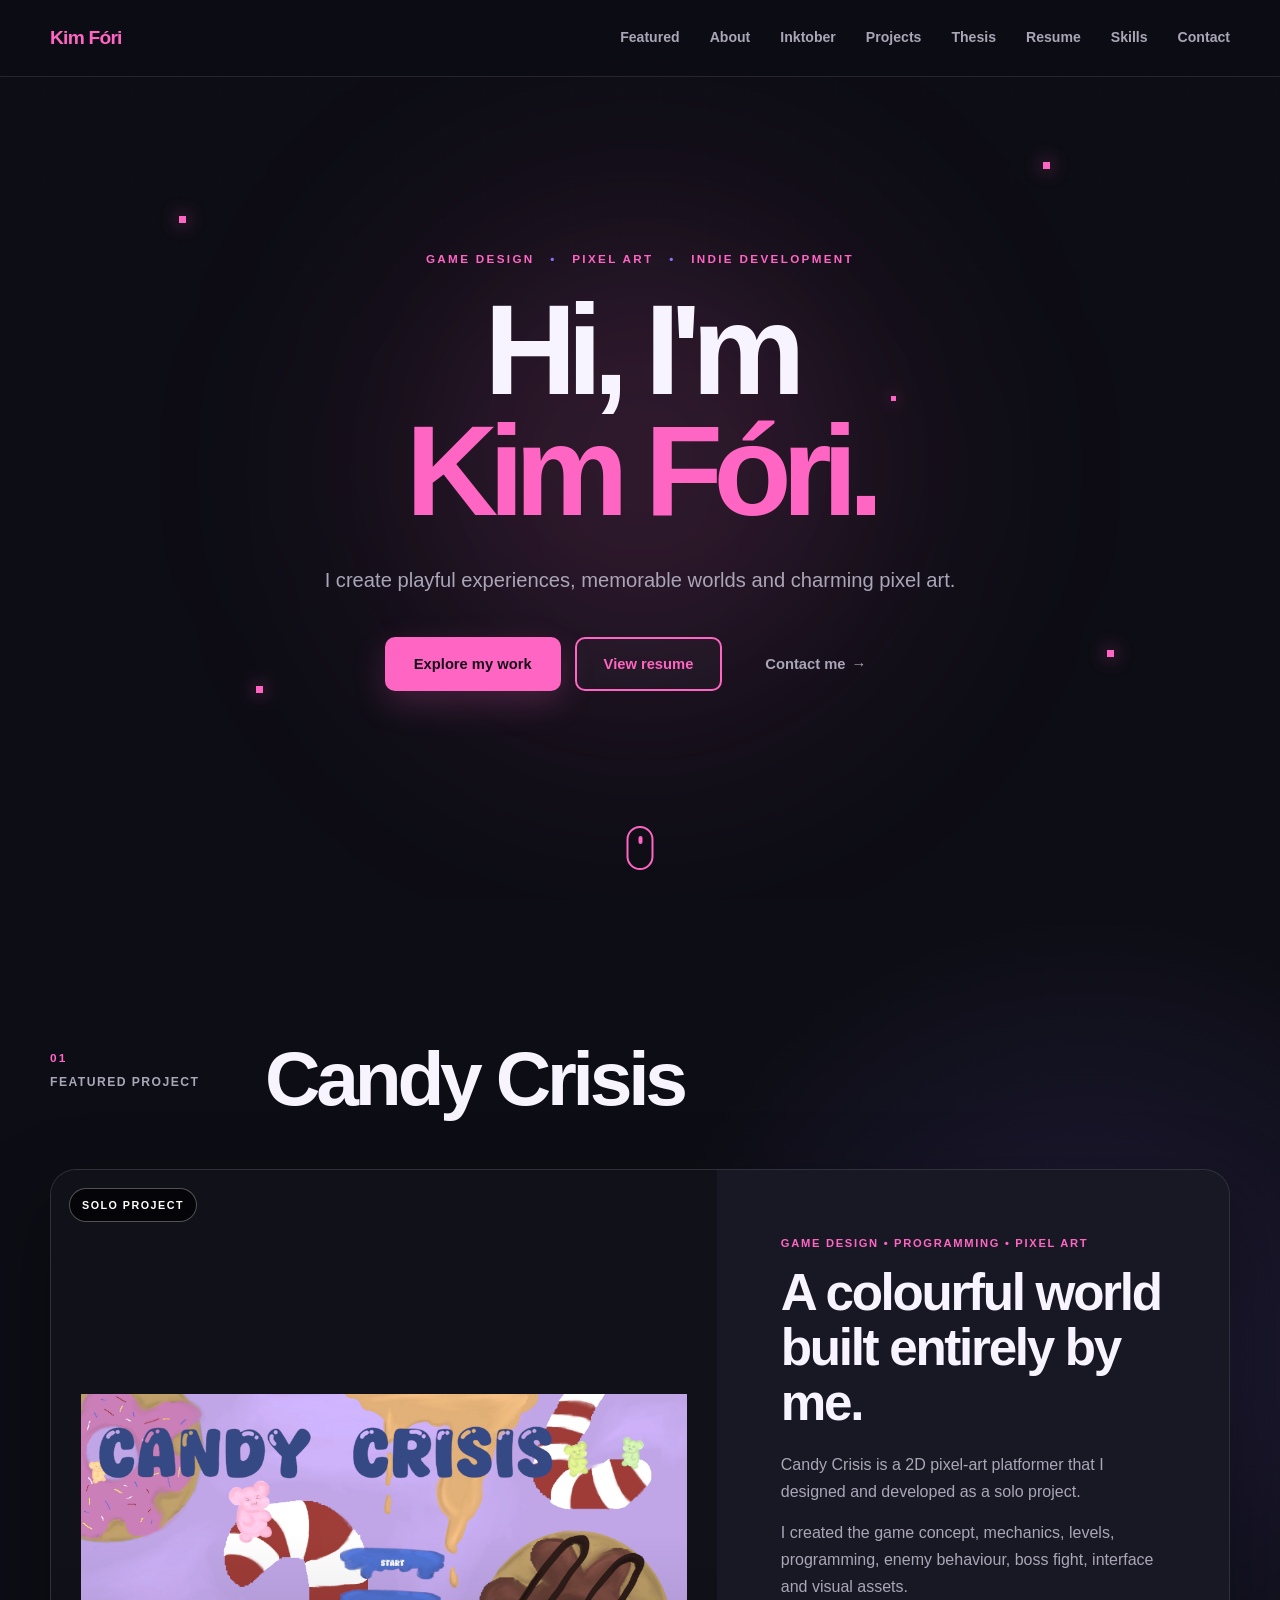
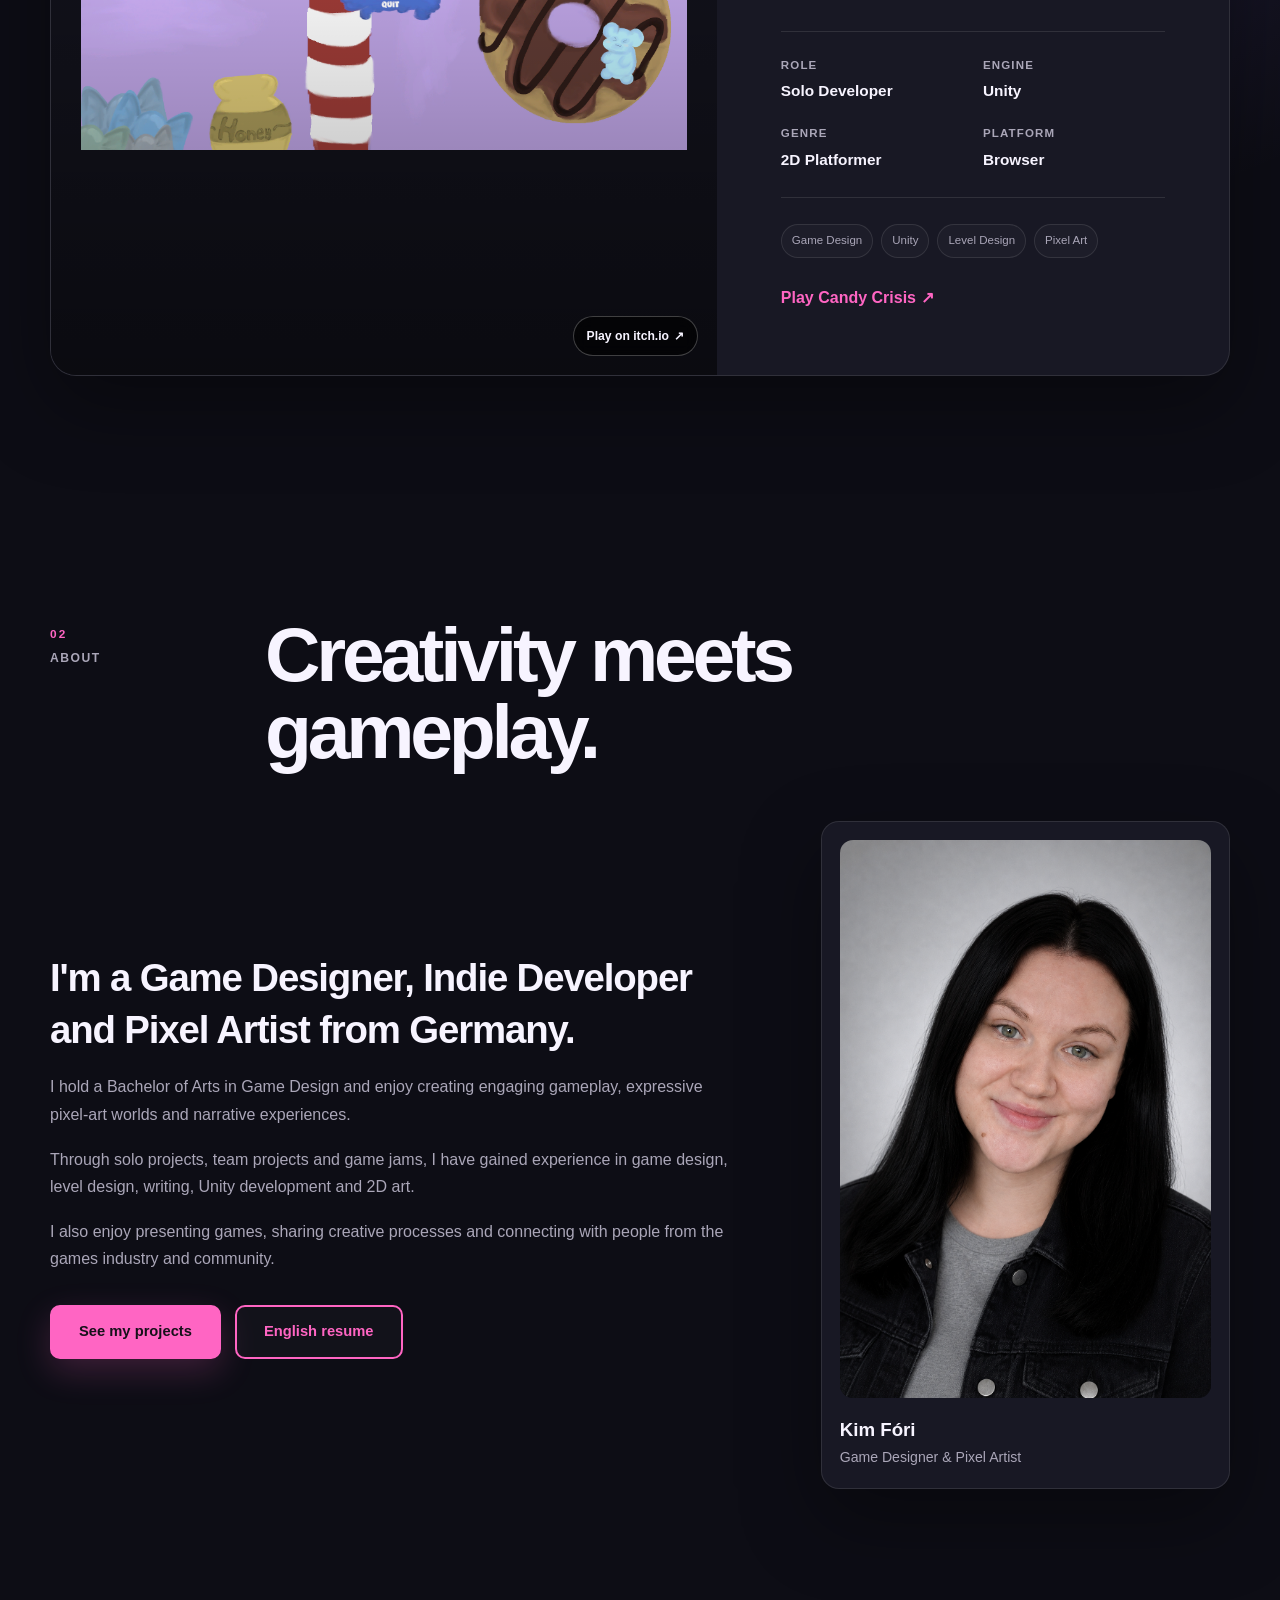
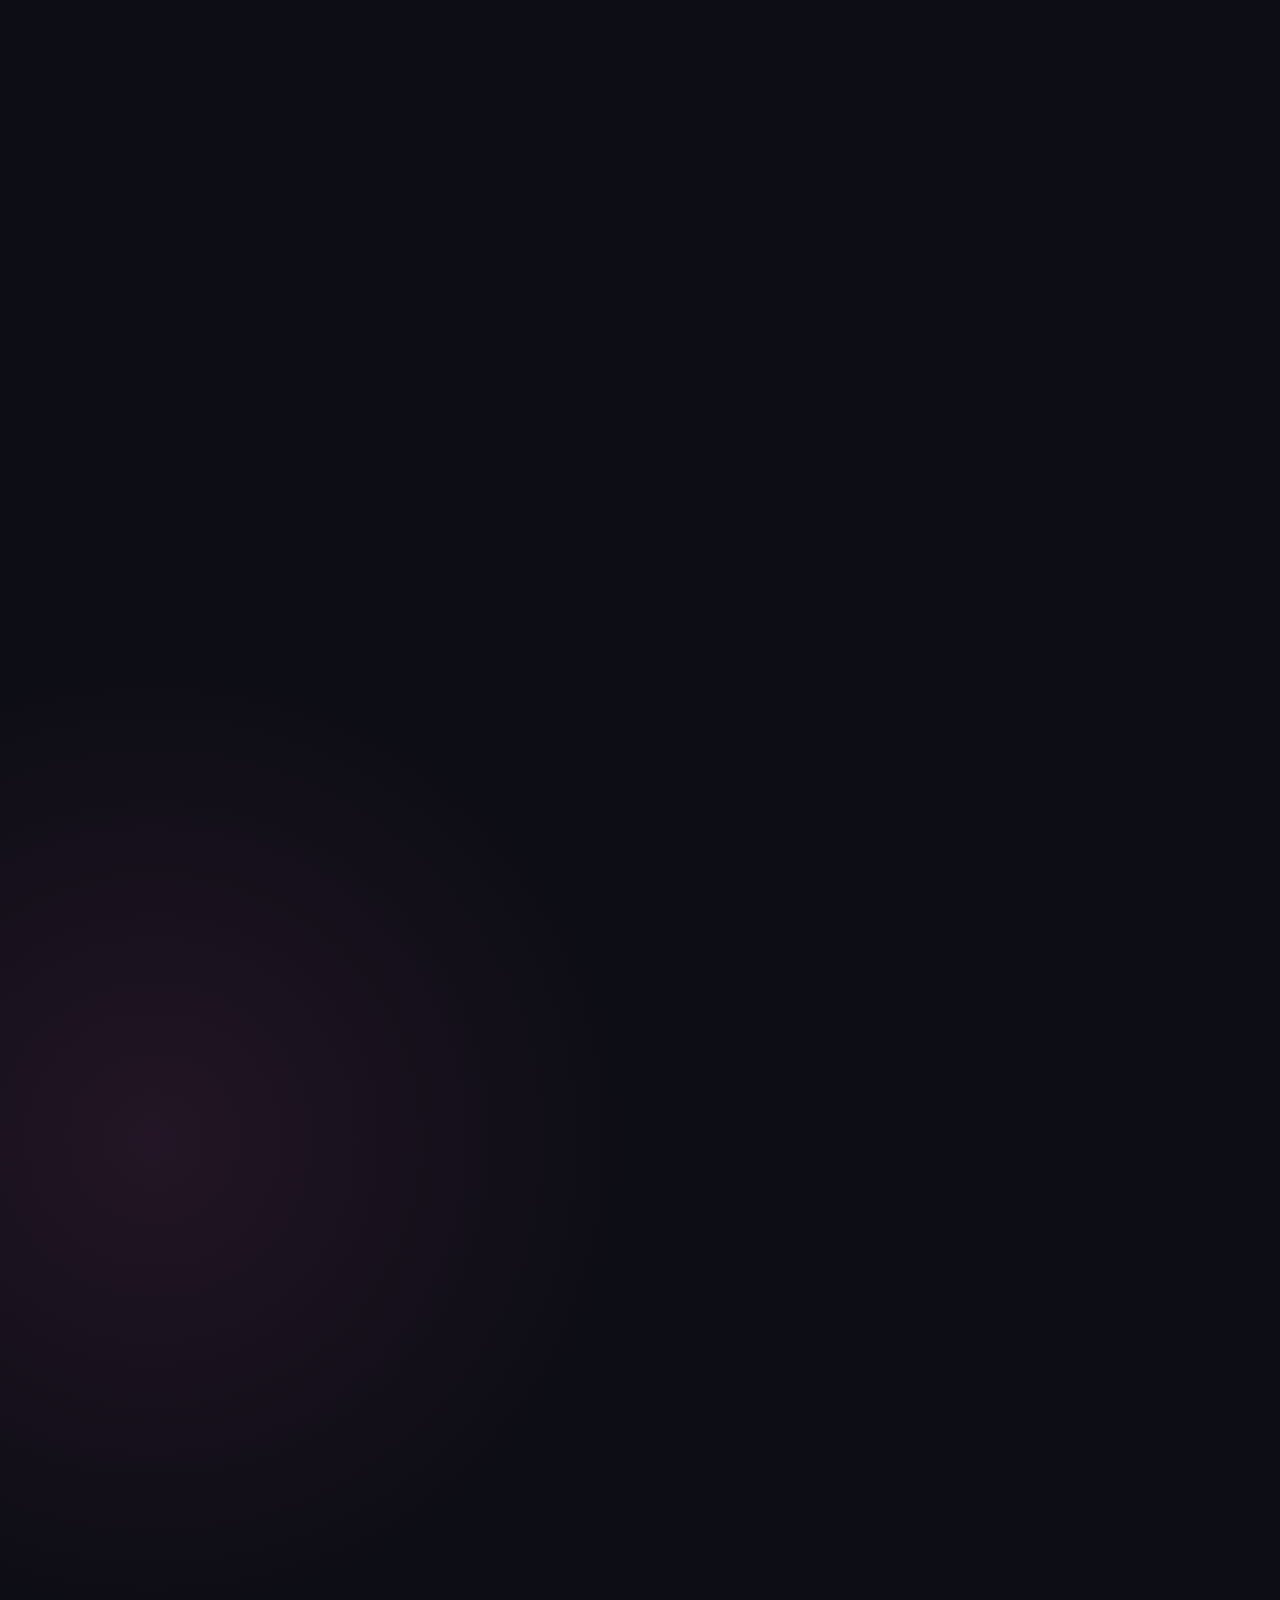
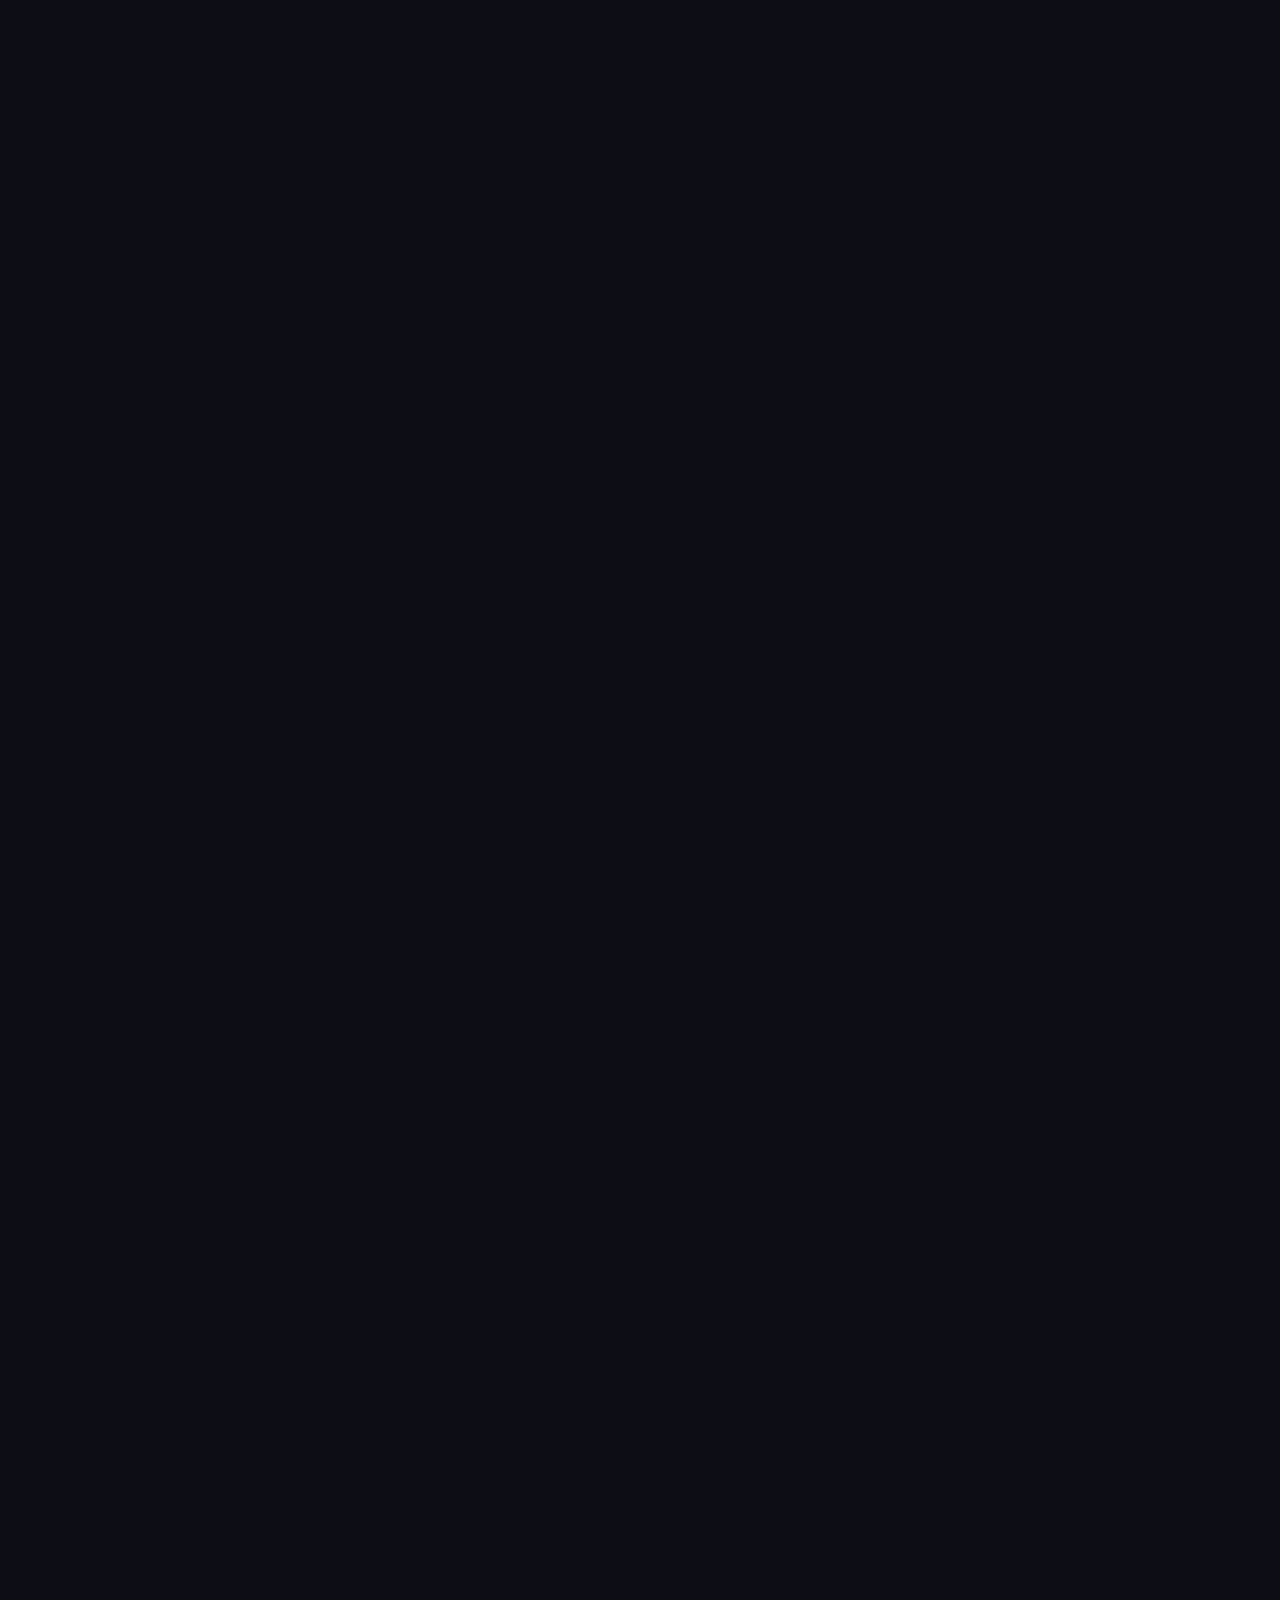
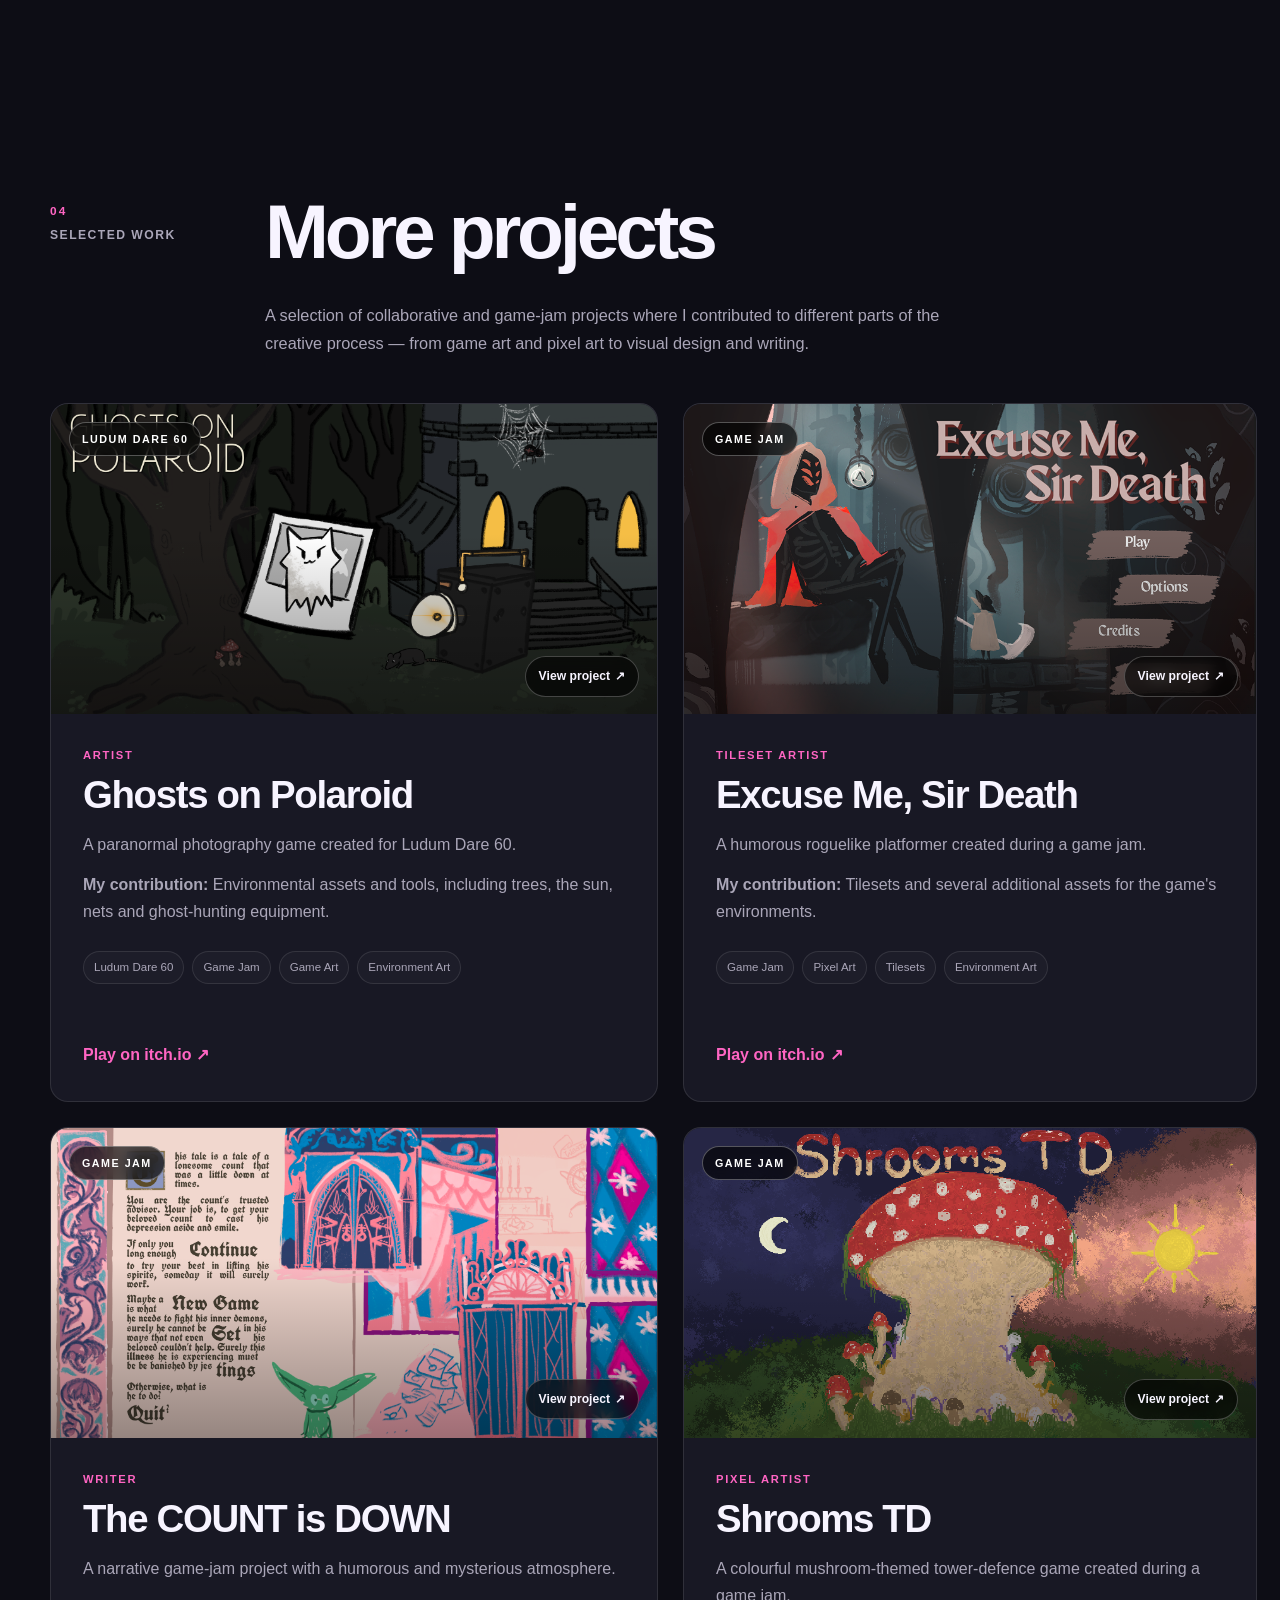
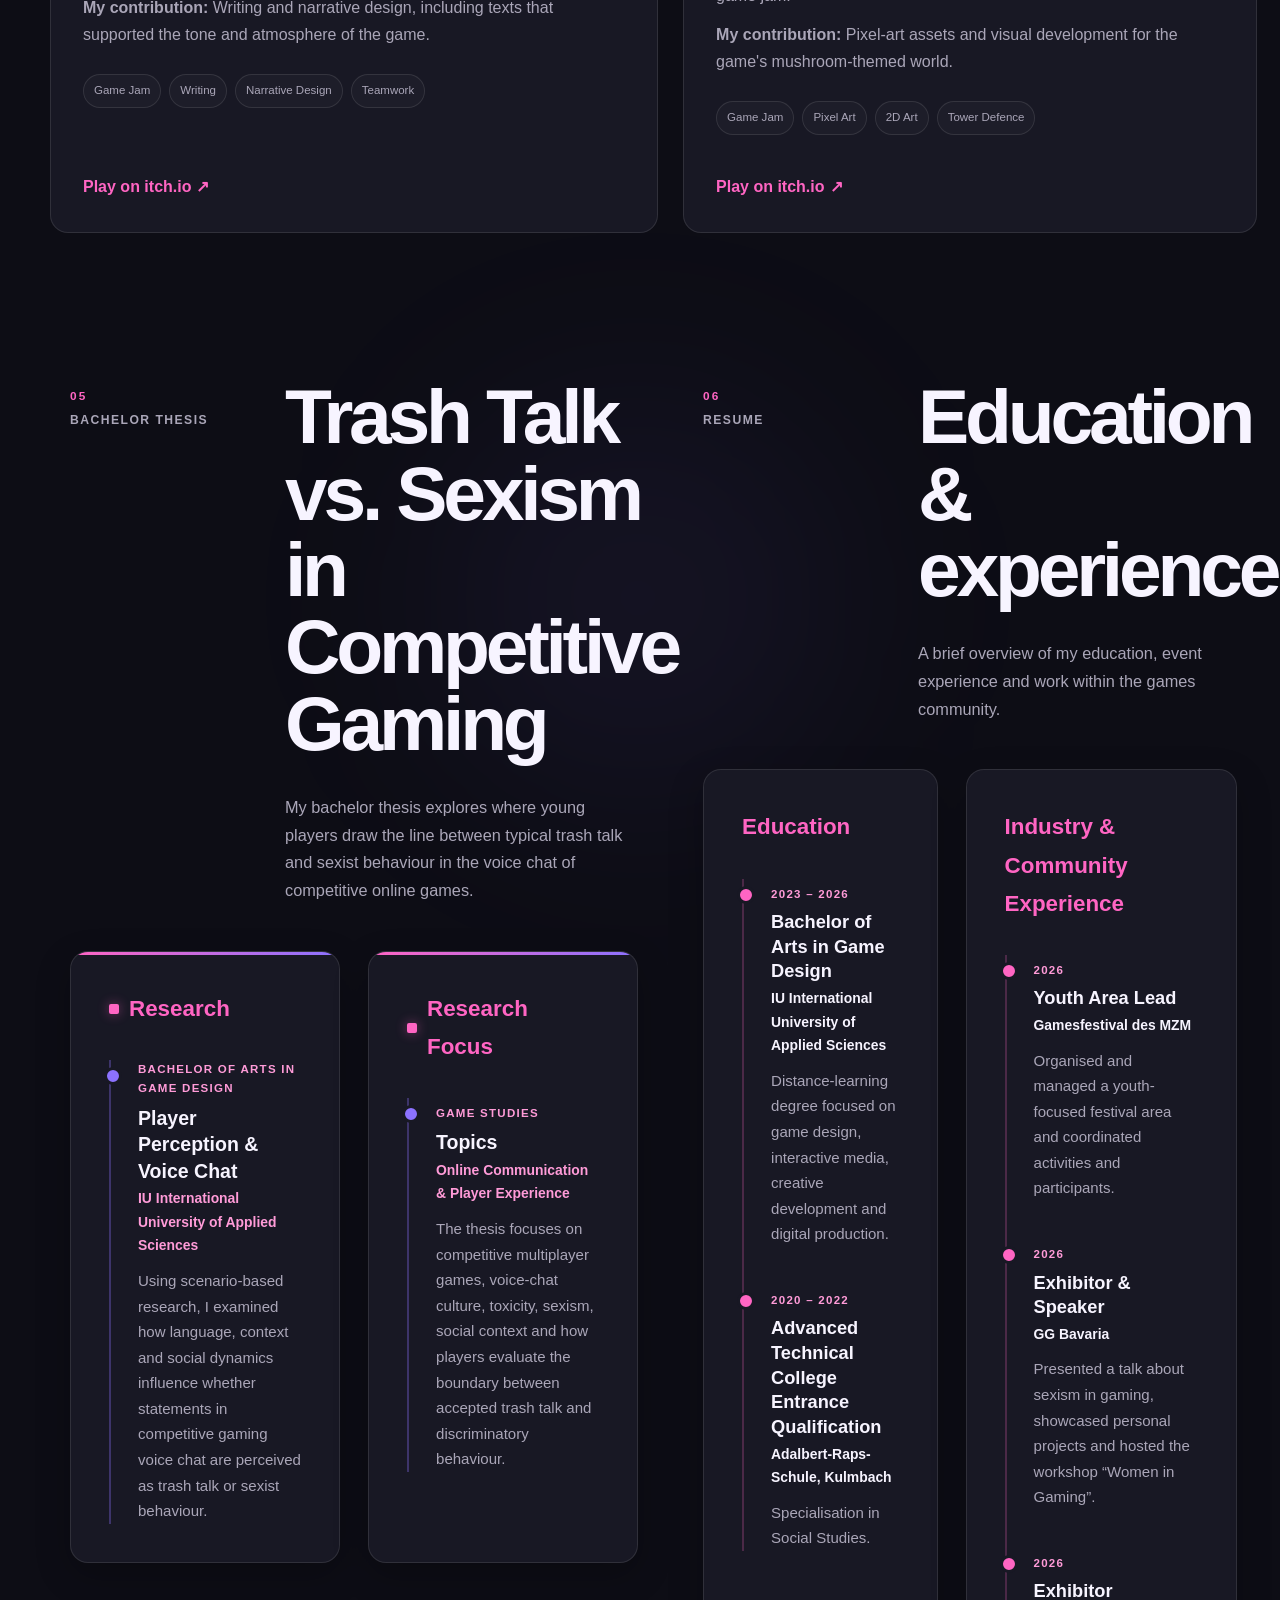
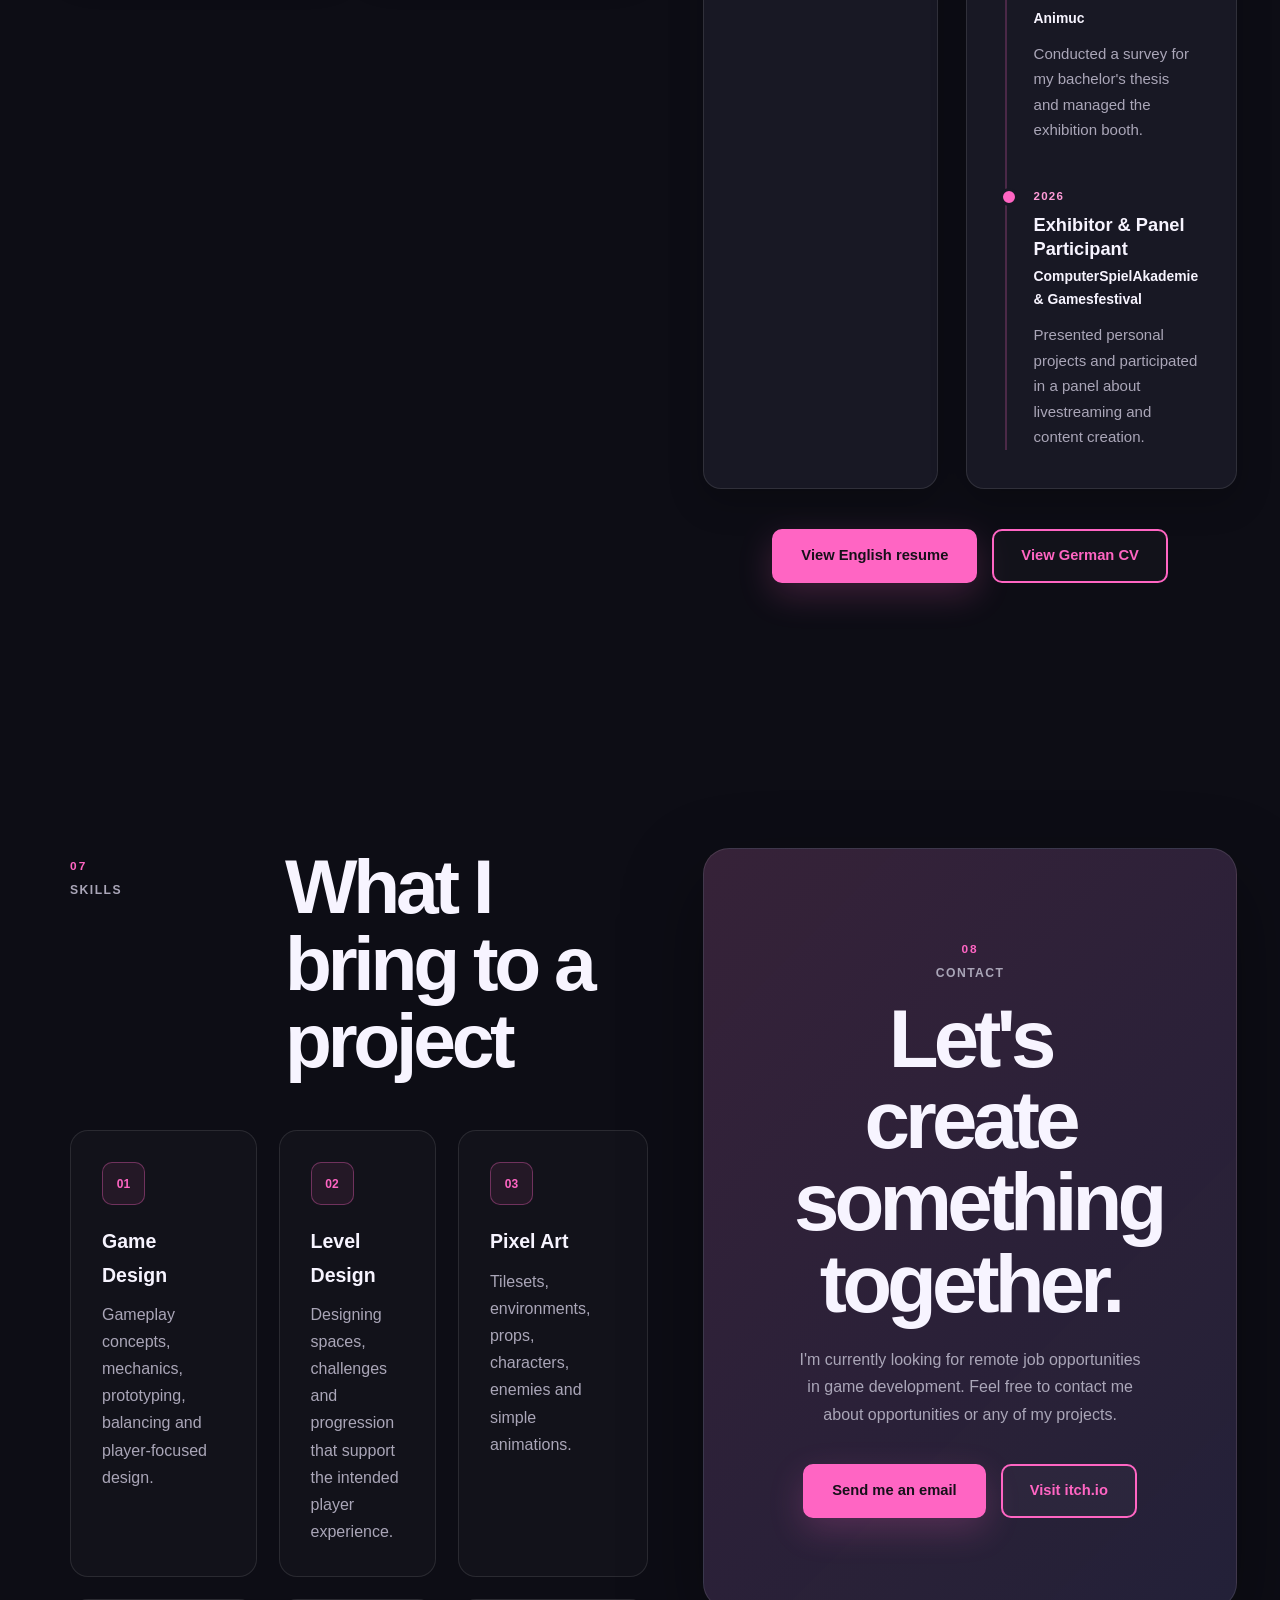
==== index.html @ 070fc17c "Update index.html" ====
<!DOCTYPE html>
<html lang="en">

<head>
    <meta charset="UTF-8">

    <meta name="viewport"
          content="width=device-width, initial-scale=1.0">

    <meta name="description"
          content="Portfolio of Kim Fóri, Game Designer, Pixel Artist and Indie Developer from Germany.">

    <meta name="author"
          content="Kim Fóri">

    <title>Kim F&oacute;ri | Game Design Portfolio</title>

    <link rel="stylesheet" href="style.css">
</head>

<body>

    <!-- Decorative mouse glow -->
    <div class="mouse-glow" aria-hidden="true"></div>


    <!-- Header -->
    <header class="header">

        <div class="header-inner">

            <a href="#home" class="logo">
                Kim F&oacute;ri
            </a>

            <button class="menu-button"
                    type="button"
                    aria-label="Open navigation"
                    aria-expanded="false"
                    aria-controls="main-navigation">
                <span></span>
                <span></span>
                <span></span>
            </button>

            <nav class="navigation"
                 id="main-navigation"
                 aria-label="Main navigation">

                <a href="#featured">Featured</a>
                <a href="#about">About</a>
                <a href="#inktober">Inktober</a>
                <a href="#projects">Projects</a>
                <a href="#thesis">Thesis</a>
                <a href="#resume">Resume</a>
                <a href="#skills">Skills</a>
                <a href="#contact">Contact</a>

            </nav>

        </div>

    </header>


    <main>

        <!-- =========================================================
             HERO
        ========================================================== -->

        <section class="hero" id="home">

            <div class="hero-background" aria-hidden="true">
                <span class="pixel pixel-one"></span>
                <span class="pixel pixel-two"></span>
                <span class="pixel pixel-three"></span>
                <span class="pixel pixel-four"></span>
                <span class="pixel pixel-five"></span>
            </div>

            <div class="hero-content">

                <p class="eyebrow">
                    Game Design
                    <span aria-hidden="true">&bull;</span>
                    Pixel Art
                    <span aria-hidden="true">&bull;</span>
                    Indie Development
                </p>

                <h1 class="hero-title">
                    Hi, I'm
                    <span>Kim F&oacute;ri.</span>
                </h1>

                <p class="hero-description">
                    I create playful experiences, memorable worlds
                    and charming pixel art.
                </p>

                <div class="hero-buttons">

                    <a href="#featured"
                       class="button button-primary">
                        Explore my work
                    </a>

                    <a href="#resume"
                       class="button button-secondary">
                        View resume
                    </a>

                    <a href="#contact"
                       class="button button-text">
                        Contact me
                        <span aria-hidden="true">&rarr;</span>
                    </a>

                </div>

            </div>

            <a href="#featured"
               class="scroll-indicator"
               aria-label="Scroll to featured project">
                <span></span>
            </a>

        </section>


        <!-- =========================================================
             FEATURED PROJECT
        ========================================================== -->

        <section class="section featured-section"
                 id="featured">

            <div class="section-heading reveal">

                <div>
                    <p class="section-number">01</p>
                    <p class="section-label">Featured Project</p>
                </div>

                <h2>
                    Candy Crisis
                </h2>

            </div>

            <article class="featured-project reveal">

                <a href="https://pikakimi30.itch.io/candy-crisis"
                   target="_blank"
                   rel="noopener noreferrer"
                   class="featured-image"
                   aria-label="Open Candy Crisis on itch.io">

                    <img src="images/candy-crisis.png"
                         alt="Gameplay screenshot from Candy Crisis">

                    <span class="project-badge">
                        Solo Project
                    </span>

                    <span class="image-action">
                        Play on itch.io
                        <span aria-hidden="true">&nearr;</span>
                    </span>

                </a>

                <div class="featured-content">

                    <p class="project-role">
                        Game Design &bull; Programming &bull; Pixel Art
                    </p>

                    <h3>
                        A colourful world built entirely by me.
                    </h3>

                    <p>
                        Candy Crisis is a 2D pixel-art platformer that
                        I designed and developed as a solo project.
                    </p>

                    <p>
                        I created the game concept, mechanics, levels,
                        programming, enemy behaviour, boss fight,
                        interface and visual assets.
                    </p>

                    <div class="project-details">

                        <div>
                            <span>Role</span>
                            <strong>Solo Developer</strong>
                        </div>

                        <div>
                            <span>Engine</span>
                            <strong>Unity</strong>
                        </div>

                        <div>
                            <span>Genre</span>
                            <strong>2D Platformer</strong>
                        </div>

                        <div>
                            <span>Platform</span>
                            <strong>Browser</strong>
                        </div>

                    </div>

                    <ul class="project-tags">
                        <li>Game Design</li>
                        <li>Unity</li>
                        <li>Level Design</li>
                        <li>Pixel Art</li>
                    </ul>

                    <a href="https://pikakimi30.itch.io/candy-crisis"
                       target="_blank"
                       rel="noopener noreferrer"
                       class="project-link">
                        Play Candy Crisis
                        <span aria-hidden="true">&nearr;</span>
                    </a>

                </div>

            </article>

        </section>


        <!-- =========================================================
             ABOUT
        ========================================================== -->

        <section class="section about-section"
                 id="about">

            <div class="section-heading reveal">

                <div>
                    <p class="section-number">02</p>
                    <p class="section-label">About</p>
                </div>

                <h2>
                    Creativity meets gameplay.
                </h2>

            </div>

            <div class="about-layout">

                <div class="about-text reveal">

                    <p class="about-introduction">
                        I'm a Game Designer, Indie Developer and
                        Pixel Artist from Germany.
                    </p>

                    <p>
                        I hold a Bachelor of Arts in Game Design and enjoy
                        creating engaging gameplay, expressive pixel-art
                        worlds and narrative experiences.
                    </p>

                    <p>
                        Through solo projects, team projects and game jams,
                        I have gained experience in game design, level design,
                        writing, Unity development and 2D art.
                    </p>

                    <p>
                        I also enjoy presenting games, sharing creative
                        processes and connecting with people from the
                        games industry and community.
                    </p>

                    <div class="about-buttons">

                        <a href="#projects"
                           class="button button-primary">
                            See my projects
                        </a>

                        <a href="documents/kim-fori-resume-en.pdf"
                           target="_blank"
                           rel="noopener noreferrer"
                           class="button button-secondary">
                            English resume
                        </a>

                    </div>

                </div>

                <figure class="profile-card reveal">

                    <div class="profile-image">

                        <img src="images/profile-kim.png"
                             alt="Portrait of Kim Fóri">

                    </div>

                    <figcaption>

                        <strong>Kim F&oacute;ri</strong>

                        <span>
                            Game Designer &amp; Pixel Artist
                        </span>

                    </figcaption>

                </figure>

            </div>

        </section>


        <!-- =========================================================
             INKTOBER 2026
        ========================================================== -->

        <section class="section inktober-section reveal"
                 id="inktober">

            <div class="section-heading">

                <div>

                    <p class="section-number">
                        03
                    </p>

                    <p class="section-label">
                        Creative Challenge
                    </p>

                </div>

                <h2>
                    Inktober 2026
                </h2>

            </div>


            <p class="section-description">
                31 prompts. Two styles. One creative challenge.
            </p>


            <div class="inktober-intro">

                <div class="inktober-intro-text">

                    <p>
                        For Inktober 2026, I challenged myself to interpret
                        each daily prompt in two different visual styles:
                        a traditional black-and-white illustration and a
                        small pixel-art piece.
                    </p>

                    <p>
                        The challenge explores how the same idea can be
                        translated between two very different visual
                        languages, while the pixel-art versions are created
                        within a maximum canvas size of 64×64 pixels.
                    </p>

                </div>


                <div class="inktober-facts">

                    <div class="inktober-fact">
                        <span>Challenge</span>
                        <strong>Inktober 2026</strong>
                    </div>

                    <div class="inktober-fact">
                        <span>Medium</span>
                        <strong>Illustration &amp; Pixel Art</strong>
                    </div>

                    <div class="inktober-fact">
                        <span>Pixel Canvas</span>
                        <strong>Max. 64×64 px</strong>
                    </div>

                    <div class="inktober-fact">
                        <span>Duration</span>
                        <strong>October 2026</strong>
                    </div>

                </div>

            </div>


            <!-- IMPORTANT:
                 All Inktober days stay inside this gallery.
                 The gallery is only closed AFTER Day 14. -->

            <div class="inktober-gallery">


                <!-- ================= DAY 01 ================= -->

                <article class="inktober-day">

                    <div class="inktober-day-header">

                        <span>
                            Day 01
                        </span>

                        <h3>
                            Apple
                        </h3>

                    </div>

                    <div class="inktober-comparison">

                        <figure>

                            <div class="inktober-image">

                                <img
                                    src="images/inktober/day01-illustration.jpg"
                                    alt="Inktober 2026 Day 01 Apple black-and-white illustration"
                                >

                            </div>

                            <figcaption>
                                Illustration
                            </figcaption>

                        </figure>


                        <figure>

                            <div class="inktober-image pixel-image">

                                <img
                                    src="images/inktober/day01-pixel.png"
                                    alt="Inktober 2026 Day 01 Apple pixel art"
                                >

                            </div>

                            <figcaption>
                                Pixel Art · max. 64×64 px
                            </figcaption>

                        </figure>

                    </div>

                </article>


                <!-- ================= DAY 02 ================= -->

                <article class="inktober-day">

                    <div class="inktober-day-header">

                        <span>
                            Day 02
                        </span>

                        <h3>
                            Relic
                        </h3>

                    </div>

                    <div class="inktober-comparison">

                        <figure>

                            <div class="inktober-image">

                                <img
                                    src="images/inktober/day02-illustration.jpg"
                                    alt="Inktober 2026 Day 02 Relic black-and-white illustration"
                                >

                            </div>

                            <figcaption>
                                Illustration
                            </figcaption>

                        </figure>


                        <figure>

                            <div class="inktober-image pixel-image">

                                <img
                                    src="images/inktober/day02-pixel.png"
                                    alt="Inktober 2026 Day 02 Relic pixel art"
                                >

                            </div>

                            <figcaption>
                                Pixel Art · max. 64×64 px
                            </figcaption>

                        </figure>

                    </div>

                </article>


                <!-- ================= DAY 03 ================= -->

                <article class="inktober-day">

                    <div class="inktober-day-header">

                        <span>
                            Day 03
                        </span>

                        <h3>
                            Miniature
                        </h3>

                    </div>

                    <div class="inktober-comparison">

                        <figure>

                            <div class="inktober-image">

                                <img
                                    src="images/inktober/day03-illustration.jpg"
                                    alt="Inktober 2026 Day 03 Miniature black-and-white illustration"
                                >

                            </div>

                            <figcaption>
                                Illustration
                            </figcaption>

                        </figure>


                        <figure>

                            <div class="inktober-image pixel-image">

                                <img
                                    src="images/inktober/day03-pixel.png"
                                    alt="Inktober 2026 Day 03 Miniature pixel art"
                                >

                            </div>

                            <figcaption>
                                Pixel Art · max. 64×64 px
                            </figcaption>

                        </figure>

                    </div>

                </article>


                <!-- ================= DAY 04 ================= -->

                <article class="inktober-day">

                    <div class="inktober-day-header">

                        <span>
                            Day 04
                        </span>

                        <h3>
                            Cactus
                        </h3>

                    </div>

                    <div class="inktober-comparison">

                        <figure>

                            <div class="inktober-image">

                                <img
                                    src="images/inktober/day04-illustration.jpg"
                                    alt="Inktober 2026 Day 04 Cactus black-and-white illustration"
                                >

                            </div>

                            <figcaption>
                                Illustration
                            </figcaption>

                        </figure>


                        <figure>

                            <div class="inktober-image pixel-image">

                                <img
                                    src="images/inktober/day04-pixel.png"
                                    alt="Inktober 2026 Day 04 Cactus pixel art"
                                >

                            </div>

                            <figcaption>
                                Pixel Art · max. 64×64 px
                            </figcaption>

                        </figure>

                    </div>

                </article>


                <!-- ================= DAY 05 ================= -->

                <article class="inktober-day">

                    <div class="inktober-day-header">

                        <span>
                            Day 05
                        </span>

                        <h3>
                            Smack
                        </h3>

                    </div>

                    <div class="inktober-comparison">

                        <figure>

                            <div class="inktober-image">

                                <img
                                    src="images/inktober/day05-illustration.jpg"
                                    alt="Inktober 2026 Day 05 Smack black-and-white illustration"
                                >

                            </div>

                            <figcaption>
                                Illustration
                            </figcaption>

                        </figure>


                        <figure>

                            <div class="inktober-image pixel-image">

                                <img
                                    src="images/inktober/day05-pixel.png"
                                    alt="Inktober 2026 Day 05 Smack pixel art"
                                >

                            </div>

                            <figcaption>
                                Pixel Art · max. 64×64 px
                            </figcaption>

                        </figure>

                    </div>

                </article>


                <!-- ================= DAY 06 ================= -->

                <article class="inktober-day">

                    <div class="inktober-day-header">

                        <span>
                            Day 06
                        </span>

                        <h3>
                            Ogre
                        </h3>

                    </div>

                    <div class="inktober-comparison">

                        <figure>

                            <div class="inktober-image">

                                <img
                                    src="images/inktober/day06-illustration.jpg"
                                    alt="Inktober 2026 Day 06 Ogre black-and-white illustration"
                                >

                            </div>

                            <figcaption>
                                Illustration
                            </figcaption>

                        </figure>


                        <figure>

                            <div class="inktober-image pixel-image">

                                <img
                                    src="images/inktober/day06-pixel.png"
                                    alt="Inktober 2026 Day 06 Ogre pixel art"
                                >

                            </div>

                            <figcaption>
                                Pixel Art · max. 64×64 px
                            </figcaption>

                        </figure>

                    </div>

                </article>


                <!-- ================= DAY 07 ================= -->

                <article class="inktober-day">

                    <div class="inktober-day-header">

                        <span>
                            Day 07
                        </span>

                        <h3>
                            Panic
                        </h3>

                    </div>

                    <div class="inktober-comparison">

                        <figure>

                            <div class="inktober-image">

                                <img
                                    src="images/inktober/day07-illustration.jpg"
                                    alt="Inktober 2026 Day 07 Panic black-and-white illustration"
                                >

                            </div>

                            <figcaption>
                                Illustration
                            </figcaption>

                        </figure>


                        <figure>

                            <div class="inktober-image pixel-image">

                                <img
                                    src="images/inktober/day07-pixel.png"
                                    alt="Inktober 2026 Day 07 Panic pixel art"
                                >

                            </div>

                            <figcaption>
                                Pixel Art · max. 64×64 px
                            </figcaption>

                        </figure>

                    </div>

                </article>

                                <!-- ================= DAY 08 ================= -->

                <article class="inktober-day">

                    <div class="inktober-day-header">

                        <span>
                            Day 08
                        </span>

                        <h3>
                            Stinky
                        </h3>

                    </div>

                    <div class="inktober-comparison">

                        <figure>

                            <div class="inktober-image">

                                <img
                                    src="images/inktober/day08-illustration.jpg"
                                    alt="Inktober 2026 Day 08 Stinky black-and-white illustration"
                                >

                            </div>

                            <figcaption>
                                Illustration
                            </figcaption>

                        </figure>


                        <figure>

                            <div class="inktober-image pixel-image">

                                <img
                                    src="images/inktober/day08-pixel.png"
                                    alt="Inktober 2026 Day 08 Stinky pixel art"
                                >

                            </div>

                            <figcaption>
                                Pixel Art · max. 64×64 px
                            </figcaption>

                        </figure>

                    </div>

                </article>


                <!-- ================= DAY 09 ================= -->

                <article class="inktober-day">

                    <div class="inktober-day-header">

                        <span>
                            Day 09
                        </span>

                        <h3>
                            Ram
                        </h3>

                    </div>

                    <div class="inktober-comparison">

                        <figure>

                            <div class="inktober-image">

                                <img
                                    src="images/inktober/day09-illustration.jpg"
                                    alt="Inktober 2026 Day 09 Ram black-and-white illustration"
                                >

                            </div>

                            <figcaption>
                                Illustration
                            </figcaption>

                        </figure>


                        <figure>

                            <div class="inktober-image pixel-image">

                                <img
                                    src="images/inktober/day09-pixel.png"
                                    alt="Inktober 2026 Day 09 Ram pixel art"
                                >

                            </div>

                            <figcaption>
                                Pixel Art · max. 64×64 px
                            </figcaption>

                        </figure>

                    </div>

                </article>


                <!-- ================= DAY 10 ================= -->

                <article class="inktober-day">

                    <div class="inktober-day-header">

                        <span>
                            Day 10
                        </span>

                        <h3>
                            Mystical
                        </h3>

                    </div>

                    <div class="inktober-comparison">

                        <figure>

                            <div class="inktober-image">

                                <img
                                    src="images/inktober/day10-illustration.jpg"
                                    alt="Inktober 2026 Day 10 Mystical black-and-white illustration"
                                >

                            </div>

                            <figcaption>
                                Illustration
                            </figcaption>

                        </figure>


                        <figure>

                            <div class="inktober-image pixel-image">

                                <img
                                    src="images/inktober/day10-pixel.png"
                                    alt="Inktober 2026 Day 10 Mystical pixel art"
                                >

                            </div>

                            <figcaption>
                                Pixel Art · max. 64×64 px
                            </figcaption>

                        </figure>

                    </div>

                </article>


                <!-- ================= DAY 11 ================= -->

                <article class="inktober-day">

                    <div class="inktober-day-header">

                        <span>
                            Day 11
                        </span>

                        <h3>
                            Rescue
                        </h3>

                    </div>

                    <div class="inktober-comparison">

                        <figure>

                            <div class="inktober-image">

                                <img
                                    src="images/inktober/day11-illustration.jpg"
                                    alt="Inktober 2026 Day 11 Rescue black-and-white illustration"
                                >

                            </div>

                            <figcaption>
                                Illustration
                            </figcaption>

                        </figure>


                        <figure>

                            <div class="inktober-image pixel-image">

                                <img
                                    src="images/inktober/day11-pixel.png"
                                    alt="Inktober 2026 Day 11 Rescue pixel art"
                                >

                            </div>

                            <figcaption>
                                Pixel Art · max. 64×64 px
                            </figcaption>

                        </figure>

                    </div>

                </article>


                <!-- ================= DAY 12 ================= -->

                <article class="inktober-day">

                    <div class="inktober-day-header">

                        <span>
                            Day 12
                        </span>

                        <h3>
                            Toss
                        </h3>

                    </div>

                    <div class="inktober-comparison">

                        <figure>

                            <div class="inktober-image">

                                <img
                                    src="images/inktober/day12-illustration.jpg"
                                    alt="Inktober 2026 Day 12 Toss black-and-white illustration"
                                >

                            </div>

                            <figcaption>
                                Illustration
                            </figcaption>

                        </figure>


                        <figure>

                            <div class="inktober-image pixel-image">

                                <img
                                    src="images/inktober/day12-pixel.png"
                                    alt="Inktober 2026 Day 12 Toss pixel art"
                                >

                            </div>

                            <figcaption>
                                Pixel Art · max. 64×64 px
                            </figcaption>

                        </figure>

                    </div>

                </article>


                <!-- ================= DAY 13 ================= -->

                <article class="inktober-day">

                    <div class="inktober-day-header">

                        <span>
                            Day 13
                        </span>

                        <h3>
                            Flimsy
                        </h3>

                    </div>

                    <div class="inktober-comparison">

                        <figure>

                            <div class="inktober-image">

                                <img
                                    src="images/inktober/day13-illustration.jpg"
                                    alt="Inktober 2026 Day 13 Flimsy black-and-white illustration"
                                >

                            </div>

                            <figcaption>
                                Illustration
                            </figcaption>

                        </figure>


                        <figure>

                            <div class="inktober-image pixel-image">

                                <img
                                    src="images/inktober/day13-pixel.png"
                                    alt="Inktober 2026 Day 13 Flimsy pixel art"
                                >

                            </div>

                            <figcaption>
                                Pixel Art · max. 64×64 px
                            </figcaption>

                        </figure>

                    </div>

                </article>


                <!-- ================= DAY 14 ================= -->

                <article class="inktober-day">

                    <div class="inktober-day-header">

                        <span>
                            Day 14
                        </span>

                        <h3>
                            Lady
                        </h3>

                    </div>

                    <div class="inktober-comparison">

                        <figure>

                            <div class="inktober-image">

                                <img
                                    src="images/inktober/day14-illustration.jpg"
                                    alt="Inktober 2026 Day 14 Lady black-and-white illustration"
                                >

                            </div>

                            <figcaption>
                                Illustration
                            </figcaption>

                        </figure>


                        <figure>

                            <div class="inktober-image pixel-image">

                                <img
                                    src="images/inktober/day14-pixel.png"
                                    alt="Inktober 2026 Day 14 Lady pixel art"
                                >

                            </div>

                            <figcaption>
                                Pixel Art · max. 64×64 px
                            </figcaption>

                        </figure>

                    </div>

                </article>

                <!-- ================= DAY 15 ================= -->

                <article class="inktober-day">

                    <div class="inktober-day-header">
                        <span>Day 15</span>
                        <h3>Hooray</h3>
                    </div>

                    <div class="inktober-comparison">

                        <figure>

                            <div class="inktober-image">
                                <img
                                    src="images/inktober/day15-illustration.jpg"
                                    alt="Inktober 2026 Day 15 Hooray black-and-white illustration"
                                >
                            </div>

                            <figcaption>
                                Illustration
                            </figcaption>

                        </figure>

                        <figure>

                            <div class="inktober-image pixel-image">
                                <img
                                    src="images/inktober/day15-pixel.png"
                                    alt="Inktober 2026 Day 15 Hooray pixel art"
                                >
                            </div>

                            <figcaption>
                                Pixel Art · max. 64×64 px
                            </figcaption>

                        </figure>

                    </div>

                </article>


                <!-- ================= DAY 16 ================= -->

                <article class="inktober-day">

                    <div class="inktober-day-header">
                        <span>Day 16</span>
                        <h3>Gangly</h3>
                    </div>

                    <div class="inktober-comparison">

                        <figure>

                            <div class="inktober-image">
                                <img
                                    src="images/inktober/day16-illustration.jpg"
                                    alt="Inktober 2026 Day 16 Gangly black-and-white illustration"
                                >
                            </div>

                            <figcaption>
                                Illustration
                            </figcaption>

                        </figure>

                        <figure>

                            <div class="inktober-image pixel-image">
                                <img
                                    src="images/inktober/day16-pixel.png"
                                    alt="Inktober 2026 Day 16 Gangly pixel art"
                                >
                            </div>

                            <figcaption>
                                Pixel Art · max. 64×64 px
                            </figcaption>

                        </figure>

                    </div>

                </article>


                <!-- ================= DAY 17 ================= -->

                <article class="inktober-day">

                    <div class="inktober-day-header">
                        <span>Day 17</span>
                        <h3>Contraption</h3>
                    </div>

                    <div class="inktober-comparison">

                        <figure>

                            <div class="inktober-image">
                                <img
                                    src="images/inktober/day17-illustration.jpg"
                                    alt="Inktober 2026 Day 17 Contraption black-and-white illustration"
                                >
                            </div>

                            <figcaption>
                                Illustration
                            </figcaption>

                        </figure>

                        <figure>

                            <div class="inktober-image pixel-image">
                                <img
                                    src="images/inktober/day17-pixel.png"
                                    alt="Inktober 2026 Day 17 Contraption pixel art"
                                >
                            </div>

                            <figcaption>
                                Pixel Art · max. 64×64 px
                            </figcaption>

                        </figure>

                    </div>

                </article>


                <!-- ================= DAY 18 ================= -->

                <article class="inktober-day">

                    <div class="inktober-day-header">
                        <span>Day 18</span>
                        <h3>Flightless</h3>
                    </div>

                    <div class="inktober-comparison">

                        <figure>

                            <div class="inktober-image">
                                <img
                                    src="images/inktober/day18-illustration.jpg"
                                    alt="Inktober 2026 Day 18 Flightless black-and-white illustration"
                                >
                            </div>

                            <figcaption>
                                Illustration
                            </figcaption>

                        </figure>

                        <figure>

                            <div class="inktober-image pixel-image">
                                <img
                                    src="images/inktober/day18-pixel.png"
                                    alt="Inktober 2026 Day 18 Flightless pixel art"
                                >
                            </div>

                            <figcaption>
                                Pixel Art · max. 64×64 px
                            </figcaption>

                        </figure>

                    </div>

                </article>


                <!-- ================= DAY 19 ================= -->

                <article class="inktober-day">

                    <div class="inktober-day-header">
                        <span>Day 19</span>
                        <h3>Confused</h3>
                    </div>

                    <div class="inktober-comparison">

                        <figure>

                            <div class="inktober-image">
                                <img
                                    src="images/inktober/day19-illustration.jpg"
                                    alt="Inktober 2026 Day 19 Confused black-and-white illustration"
                                >
                            </div>

                            <figcaption>
                                Illustration
                            </figcaption>

                        </figure>

                        <figure>

                            <div class="inktober-image pixel-image">
                                <img
                                    src="images/inktober/day19-pixel.png"
                                    alt="Inktober 2026 Day 19 Confused pixel art"
                                >
                            </div>

                            <figcaption>
                                Pixel Art · max. 64×64 px
                            </figcaption>

                        </figure>

                    </div>

                </article>


                <!-- ================= DAY 20 ================= -->

                <article class="inktober-day">

                    <div class="inktober-day-header">
                        <span>Day 20</span>
                        <h3>Lounge</h3>
                    </div>

                    <div class="inktober-comparison">

                        <figure>

                            <div class="inktober-image">
                                <img
                                    src="images/inktober/day20-illustration.jpg"
                                    alt="Inktober 2026 Day 20 Lounge black-and-white illustration"
                                >
                            </div>

                            <figcaption>
                                Illustration
                            </figcaption>

                        </figure>

                        <figure>

                            <div class="inktober-image pixel-image">
                                <img
                                    src="images/inktober/day20-pixel.png"
                                    alt="Inktober 2026 Day 20 Lounge pixel art"
                                >
                            </div>

                            <figcaption>
                                Pixel Art · max. 64×64 px
                            </figcaption>

                        </figure>

                    </div>

                </article>


                <!-- ================= DAY 21 ================= -->

                <article class="inktober-day">

                    <div class="inktober-day-header">
                        <span>Day 21</span>
                        <h3>Hero</h3>
                    </div>

                    <div class="inktober-comparison">

                        <figure>

                            <div class="inktober-image">
                                <img
                                    src="images/inktober/day21-illustration.jpg"
                                    alt="Inktober 2026 Day 21 Hero black-and-white illustration"
                                >
                            </div>

                            <figcaption>
                                Illustration
                            </figcaption>

                        </figure>

                        <figure>

                            <div class="inktober-image pixel-image">
                                <img
                                    src="images/inktober/day21-pixel.png"
                                    alt="Inktober 2026 Day 21 Hero pixel art"
                                >
                            </div>

                            <figcaption>
                                Pixel Art · max. 64×64 px
                            </figcaption>

                        </figure>

                    </div>

                </article>

                    <!-- ================= DAY 22 ================= -->

                <article class="inktober-day">

                    <div class="inktober-day-header">
                        <span>Day 22</span>
                        <h3>Beacon</h3>
                    </div>

                    <div class="inktober-comparison">

                        <figure>
                            <div class="inktober-image">
                                <img
                                    src="images/inktober/day22-illustration.jpg"
                                    alt="Inktober 2026 Day 22 Beacon black-and-white illustration"
                                >
                            </div>

                            <figcaption>
                                Illustration
                            </figcaption>
                        </figure>

                        <figure>
                            <div class="inktober-image pixel-image">
                                <img
                                    src="images/inktober/day22-pixel.png"
                                    alt="Inktober 2026 Day 22 Beacon pixel art"
                                >
                            </div>

                            <figcaption>
                                Pixel Art · max. 64×64 px
                            </figcaption>
                        </figure>

                    </div>

                </article>


                <!-- ================= DAY 23 ================= -->

                <article class="inktober-day">

                    <div class="inktober-day-header">
                        <span>Day 23</span>
                        <h3>Dapper</h3>
                    </div>

                    <div class="inktober-comparison">

                        <figure>
                            <div class="inktober-image">
                                <img
                                    src="images/inktober/day23-illustration.jpg"
                                    alt="Inktober 2026 Day 23 Dapper black-and-white illustration"
                                >
                            </div>

                            <figcaption>
                                Illustration
                            </figcaption>
                        </figure>

                        <figure>
                            <div class="inktober-image pixel-image">
                                <img
                                    src="images/inktober/day23-pixel.png"
                                    alt="Inktober 2026 Day 23 Dapper pixel art"
                                >
                            </div>

                            <figcaption>
                                Pixel Art · max. 64×64 px
                            </figcaption>
                        </figure>

                    </div>

                </article>


                <!-- ================= DAY 24 ================= -->

                <article class="inktober-day">

                    <div class="inktober-day-header">
                        <span>Day 24</span>
                        <h3>Bake</h3>
                    </div>

                    <div class="inktober-comparison">

                        <figure>
                            <div class="inktober-image">
                                <img
                                    src="images/inktober/day24-illustration.jpg"
                                    alt="Inktober 2026 Day 24 Bake black-and-white illustration"
                                >
                            </div>

                            <figcaption>
                                Illustration
                            </figcaption>
                        </figure>

                        <figure>
                            <div class="inktober-image pixel-image">
                                <img
                                    src="images/inktober/day24-pixel.png"
                                    alt="Inktober 2026 Day 24 Bake pixel art"
                                >
                            </div>

                            <figcaption>
                                Pixel Art · max. 64×64 px
                            </figcaption>
                        </figure>

                    </div>

                </article>


                <!-- ================= DAY 25 ================= -->

                <article class="inktober-day">

                    <div class="inktober-day-header">
                        <span>Day 25</span>
                        <h3>Fracture</h3>
                    </div>

                    <div class="inktober-comparison">

                        <figure>
                            <div class="inktober-image">
                                <img
                                    src="images/inktober/day25-illustration.jpg"
                                    alt="Inktober 2026 Day 25 Fracture black-and-white illustration"
                                >
                            </div>

                            <figcaption>
                                Illustration
                            </figcaption>
                        </figure>

                        <figure>
                            <div class="inktober-image pixel-image">
                                <img
                                    src="images/inktober/day25-pixel.png"
                                    alt="Inktober 2026 Day 25 Fracture pixel art"
                                >
                            </div>

                            <figcaption>
                                Pixel Art · max. 64×64 px
                            </figcaption>
                        </figure>

                    </div>

                </article>


                <!-- ================= DAY 26 ================= -->

                <article class="inktober-day">

                    <div class="inktober-day-header">
                        <span>Day 26</span>
                        <h3>Zip</h3>
                    </div>

                    <div class="inktober-comparison">

                        <figure>
                            <div class="inktober-image">
                                <img
                                    src="images/inktober/day26-illustration.jpg"
                                    alt="Inktober 2026 Day 26 Zip black-and-white illustration"
                                >
                            </div>

                            <figcaption>
                                Illustration
                            </figcaption>
                        </figure>

                        <figure>
                            <div class="inktober-image pixel-image">
                                <img
                                    src="images/inktober/day26-pixel.png"
                                    alt="Inktober 2026 Day 26 Zip pixel art"
                                >
                            </div>

                            <figcaption>
                                Pixel Art · max. 64×64 px
                            </figcaption>
                        </figure>

                    </div>

                </article>


                <!-- ================= DAY 27 ================= -->

                <article class="inktober-day">

                    <div class="inktober-day-header">
                        <span>Day 27</span>
                        <h3>Dumb</h3>
                    </div>

                    <div class="inktober-comparison">

                        <figure>
                            <div class="inktober-image">
                                <img
                                    src="images/inktober/day27-illustration.jpg"
                                    alt="Inktober 2026 Day 27 Dumb black-and-white illustration"
                                >
                            </div>

                            <figcaption>
                                Illustration
                            </figcaption>
                        </figure>

                        <figure>
                            <div class="inktober-image pixel-image">
                                <img
                                    src="images/inktober/day27-pixel.png"
                                    alt="Inktober 2026 Day 27 Dumb pixel art"
                                >
                            </div>

                            <figcaption>
                                Pixel Art · max. 64×64 px
                            </figcaption>
                        </figure>

                    </div>

                </article>


                <!-- ================= DAY 28 ================= -->

                <article class="inktober-day">

                    <div class="inktober-day-header">
                        <span>Day 28</span>
                        <h3>Trophy</h3>
                    </div>

                    <div class="inktober-comparison">

                        <figure>
                            <div class="inktober-image">
                                <img
                                    src="images/inktober/day28-illustration.jpg"
                                    alt="Inktober 2026 Day 28 Trophy black-and-white illustration"
                                >
                            </div>

                            <figcaption>
                                Illustration
                            </figcaption>
                        </figure>

                        <figure>
                            <div class="inktober-image pixel-image">
                                <img
                                    src="images/inktober/day28-pixel.png"
                                    alt="Inktober 2026 Day 28 Trophy pixel art"
                                >
                            </div>

                            <figcaption>
                                Pixel Art · max. 64×64 px
                            </figcaption>
                        </figure>

                    </div>

                </article>


                <!-- ================= DAY 29 ================= -->

                <article class="inktober-day">

                    <div class="inktober-day-header">
                        <span>Day 29</span>
                        <h3>Tusk</h3>
                    </div>

                    <div class="inktober-comparison">

                        <figure>
                            <div class="inktober-image">
                                <img
                                    src="images/inktober/day29-illustration.jpg"
                                    alt="Inktober 2026 Day 29 Tusk black-and-white illustration"
                                >
                            </div>

                            <figcaption>
                                Illustration
                            </figcaption>
                        </figure>

                        <figure>
                            <div class="inktober-image pixel-image">
                                <img
                                    src="images/inktober/day29-pixel.png"
                                    alt="Inktober 2026 Day 29 Tusk pixel art"
                                >
                            </div>

                            <figcaption>
                                Pixel Art · max. 64×64 px
                            </figcaption>
                        </figure>

                    </div>

                </article>


                <!-- ================= DAY 30 ================= -->

                <article class="inktober-day">

                    <div class="inktober-day-header">
                        <span>Day 30</span>
                        <h3>Cookie</h3>
                    </div>

                    <div class="inktober-comparison">

                        <figure>
                            <div class="inktober-image">
                                <img
                                    src="images/inktober/day30-illustration.jpg"
                                    alt="Inktober 2026 Day 30 Cookie black-and-white illustration"
                                >
                            </div>

                            <figcaption>
                                Illustration
                            </figcaption>
                        </figure>

                        <figure>
                            <div class="inktober-image pixel-image">
                                <img
                                    src="images/inktober/day30-pixel.png"
                                    alt="Inktober 2026 Day 30 Cookie pixel art"
                                >
                            </div>

                            <figcaption>
                                Pixel Art · max. 64×64 px
                            </figcaption>
                        </figure>

                    </div>

                </article>


                <!-- ================= DAY 31 ================= -->

                <article class="inktober-day">

                    <div class="inktober-day-header">
                        <span>Day 31</span>
                        <h3>Flex</h3>
                    </div>

                    <div class="inktober-comparison">

                        <figure>
                            <div class="inktober-image">
                                <img
                                    src="images/inktober/day31-illustration.jpg"
                                    alt="Inktober 2026 Day 31 Flex black-and-white illustration"
                                >
                            </div>

                            <figcaption>
                                Illustration
                            </figcaption>
                        </figure>

                        <figure>
                            <div class="inktober-image pixel-image">
                                <img
                                    src="images/inktober/day31-pixel.png"
                                    alt="Inktober 2026 Day 31 Flex pixel art"
                                >
                            </div>

                            <figcaption>
                                Pixel Art · max. 64×64 px
                            </figcaption>
                        </figure>

                    </div>

                </article>

                
            <!-- END INKTOBER GALLERY -->
            </div>

        </section>


        <!-- =========================================================
             OTHER PROJECTS
        ========================================================== -->

        <section class="section projects-section"
                 id="projects">

            <div class="section-heading reveal">

                <div>
                    <p class="section-number">04</p>
                    <p class="section-label">Selected Work</p>
                </div>

                <h2>
                    More projects
                </h2>

            </div>

            <p class="section-description reveal">
              A selection of collaborative and game-jam projects where I contributed
    to different parts of the creative process — from game art and pixel art
    to visual design and writing.
            </p>


            <div class="project-grid">


                               <!-- ================= GHOSTS ON POLAROID ================= -->

<article class="project-card reveal">

    <a href="https://iwink.itch.io/ghosts-on-polaroid"
       target="_blank"
       rel="noopener noreferrer"
       class="project-image">

        <img src="images/ghosts-on-polaroid.png"
             alt="Ghosts on Polaroid">

        <span class="project-badge">
            Ludum Dare 60
        </span>

        <span class="image-action">
            View project
            <span aria-hidden="true">&nearr;</span>
        </span>

    </a>

    <div class="project-content">

        <p class="project-role">
            Artist
        </p>

        <h3>
            Ghosts on Polaroid
        </h3>

        <p>
            A paranormal photography game created for Ludum Dare 60.
        </p>

        <p>
            <strong>My contribution:</strong>
            Environmental assets and tools, including trees, the sun,
            nets and ghost-hunting equipment.
        </p>

        <ul class="project-tags">
            <li>Ludum Dare 60</li>
            <li>Game Jam</li>
            <li>Game Art</li>
            <li>Environment Art</li>
        </ul>

        <a href="https://iwink.itch.io/ghosts-on-polaroid"
           target="_blank"
           rel="noopener noreferrer"
           class="project-link">
            Play on itch.io
            <span aria-hidden="true">&nearr;</span>
        </a>

    </div>

</article>


<!-- ================= EXCUSE ME, SIR DEATH ================= -->

<article class="project-card reveal">

    <a href="https://pikakimi30.itch.io/excuse-me-sir-death"
       target="_blank"
       rel="noopener noreferrer"
       class="project-image">

        <img src="images/excuse-me-sir-death.png"
             alt="Gameplay screenshot from Excuse Me, Sir Death">

        <span class="project-badge">
            Game Jam
        </span>

        <span class="image-action">
            View project
            <span aria-hidden="true">&nearr;</span>
        </span>

    </a>

    <div class="project-content">

        <p class="project-role">
            Tileset Artist
        </p>

        <h3>
            Excuse Me, Sir Death
        </h3>

        <p>
            A humorous roguelike platformer created during a game jam.
        </p>

        <p>
            <strong>My contribution:</strong>
            Tilesets and several additional assets for the game's
            environments.
        </p>

        <ul class="project-tags">
            <li>Game Jam</li>
            <li>Pixel Art</li>
            <li>Tilesets</li>
            <li>Environment Art</li>
        </ul>

        <a href="https://pikakimi30.itch.io/excuse-me-sir-death"
           target="_blank"
           rel="noopener noreferrer"
           class="project-link">
            Play on itch.io
            <span aria-hidden="true">&nearr;</span>
        </a>

    </div>

</article>


<!-- ================= THE COUNT IS DOWN ================= -->

<article class="project-card reveal">

    <a href="https://pikakimi30.itch.io/thecountisdown"
       target="_blank"
       rel="noopener noreferrer"
       class="project-image">

        <img src="images/the-count-is-down.png"
             alt="Gameplay screenshot from The COUNT is DOWN">

        <span class="project-badge">
            Game Jam
        </span>

        <span class="image-action">
            View project
            <span aria-hidden="true">&nearr;</span>
        </span>

    </a>

    <div class="project-content">

        <p class="project-role">
            Writer
        </p>

        <h3>
            The COUNT is DOWN
        </h3>

        <p>
            A narrative game-jam project with a humorous and mysterious
            atmosphere.
        </p>

        <p>
            <strong>My contribution:</strong>
            Writing and narrative design, including texts that supported
            the tone and atmosphere of the game.
        </p>

        <ul class="project-tags">
            <li>Game Jam</li>
            <li>Writing</li>
            <li>Narrative Design</li>
            <li>Teamwork</li>
        </ul>

        <a href="https://pikakimi30.itch.io/thecountisdown"
           target="_blank"
           rel="noopener noreferrer"
           class="project-link">
            Play on itch.io
            <span aria-hidden="true">&nearr;</span>
        </a>

    </div>

</article>


<!-- ================= SHROOMS TD ================= -->

<article class="project-card reveal">

    <a href="https://melissal.itch.io/shrooms-td"
       target="_blank"
       rel="noopener noreferrer"
       class="project-image">

        <img src="images/shrooms-td.png"
             alt="Gameplay screenshot from Shrooms TD">

        <span class="project-badge">
            Game Jam
        </span>

        <span class="image-action">
            View project
            <span aria-hidden="true">&nearr;</span>
        </span>

    </a>

    <div class="project-content">

        <p class="project-role">
            Pixel Artist
        </p>

        <h3>
            Shrooms TD
        </h3>

        <p>
            A colourful mushroom-themed tower-defence game created
            during a game jam.
        </p>

        <p>
            <strong>My contribution:</strong>
            Pixel-art assets and visual development for the game's
            mushroom-themed world.
        </p>

        <ul class="project-tags">
            <li>Game Jam</li>
            <li>Pixel Art</li>
            <li>2D Art</li>
            <li>Tower Defence</li>
        </ul>

        <a href="https://melissal.itch.io/shrooms-td"
           target="_blank"
           rel="noopener noreferrer"
           class="project-link">
            Play on itch.io
            <span aria-hidden="true">&nearr;</span>
        </a>

    </div>

</article>
                


        <!-- =========================================================
             BACHELOR THESIS
        ========================================================== -->

        <section class="section resume-section"
                 id="thesis">

            <div class="section-heading reveal">

                <div>
                    <p class="section-number">05</p>
                    <p class="section-label">Bachelor Thesis</p>
                </div>

                <h2>
                    Trash Talk vs. Sexism in Competitive Gaming
                </h2>

            </div>

            <p class="section-description reveal">
                My bachelor thesis explores where young players draw the
                line between typical trash talk and sexist behaviour in
                the voice chat of competitive online games.
            </p>

            <div class="resume-grid">

                <article class="resume-column reveal">

                    <h3>
                        Research
                    </h3>

                    <div class="resume-entry">

                        <span class="resume-date">
                            Bachelor of Arts in Game Design
                        </span>

                        <h4>
                            Player Perception &amp; Voice Chat
                        </h4>

                        <p class="resume-place">
                            IU International University of Applied Sciences
                        </p>

                        <p>
                            Using scenario-based research, I examined how
                            language, context and social dynamics influence
                            whether statements in competitive gaming voice
                            chat are perceived as trash talk or sexist
                            behaviour.
                        </p>

                    </div>

                </article>


                <article class="resume-column reveal">

                    <h3>
                        Research Focus
                    </h3>

                    <div class="resume-entry">

                        <span class="resume-date">
                            Game Studies
                        </span>

                        <h4>
                            Topics
                        </h4>

                        <p class="resume-place">
                            Online Communication &amp; Player Experience
                        </p>

                        <p>
                            The thesis focuses on competitive multiplayer
                            games, voice-chat culture, toxicity, sexism,
                            social context and how players evaluate the
                            boundary between accepted trash talk and
                            discriminatory behaviour.
                        </p>

                    </div>

                </article>

            </div>

        </section>

                <!-- =========================================================
             RESUME
        ========================================================== -->

        <section class="section resume-section"
                 id="resume">

            <div class="section-heading reveal">

                <div>
                    <p class="section-number">06</p>
                    <p class="section-label">Resume</p>
                </div>

                <h2>
                    Education &amp; experience
                </h2>

            </div>

            <p class="section-description reveal">
                A brief overview of my education, event experience
                and work within the games community.
            </p>


            <div class="resume-grid">


                <!-- Education -->

                <article class="resume-column reveal">

                    <h3>
                        Education
                    </h3>

                    <div class="resume-entry">

                        <span class="resume-date">
                            2023 &ndash; 2026
                        </span>

                        <h4>
                            Bachelor of Arts in Game Design
                        </h4>

                        <p class="resume-place">
                            IU International University of Applied Sciences
                        </p>

                        <p>
                            Distance-learning degree focused on game design,
                            interactive media, creative development and
                            digital production.
                        </p>

                    </div>


                    <div class="resume-entry">

                        <span class="resume-date">
                            2020 &ndash; 2022
                        </span>

                        <h4>
                            Advanced Technical College Entrance Qualification
                        </h4>

                        <p class="resume-place">
                            Adalbert-Raps-Schule, Kulmbach
                        </p>

                        <p>
                            Specialisation in Social Studies.
                        </p>

                    </div>

                </article>


                <!-- Experience -->

                <article class="resume-column reveal">

                    <h3>
                        Industry &amp; Community Experience
                    </h3>


                    <div class="resume-entry">

                        <span class="resume-date">
                            2026
                        </span>

                        <h4>
                            Youth Area Lead
                        </h4>

                        <p class="resume-place">
                            Gamesfestival des MZM
                        </p>

                        <p>
                            Organised and managed a youth-focused festival
                            area and coordinated activities and participants.
                        </p>

                    </div>


                    <div class="resume-entry">

                        <span class="resume-date">
                            2026
                        </span>

                        <h4>
                            Exhibitor &amp; Speaker
                        </h4>

                        <p class="resume-place">
                            GG Bavaria
                        </p>

                        <p>
                            Presented a talk about sexism in gaming,
                            showcased personal projects and hosted
                            the workshop “Women in Gaming”.
                        </p>

                    </div>


                    <div class="resume-entry">

                        <span class="resume-date">
                            2026
                        </span>

                        <h4>
                            Exhibitor
                        </h4>

                        <p class="resume-place">
                            Animuc
                        </p>

                        <p>
                            Conducted a survey for my bachelor's thesis
                            and managed the exhibition booth.
                        </p>

                    </div>


                    <div class="resume-entry">

                        <span class="resume-date">
                            2026
                        </span>

                        <h4>
                            Exhibitor &amp; Panel Participant
                        </h4>

                        <p class="resume-place">
                            ComputerSpielAkademie &amp; Gamesfestival
                        </p>

                        <p>
                            Presented personal projects and participated
                            in a panel about livestreaming and content creation.
                        </p>

                    </div>

                </article>

            </div>


            <div class="resume-downloads reveal">

                <a href="documents/kim-fori-resume-en.pdf"
                   target="_blank"
                   rel="noopener noreferrer"
                   class="button button-primary">
                    View English resume
                </a>

                <a href="documents/kim-fori-lebenslauf-de.pdf"
                   target="_blank"
                   rel="noopener noreferrer"
                   class="button button-secondary">
                    View German CV
                </a>

            </div>

        </section>


        <!-- =========================================================
             SKILLS
        ========================================================== -->

        <section class="section skills-section"
                 id="skills">

            <div class="section-heading reveal">

                <div>
                    <p class="section-number">07</p>
                    <p class="section-label">Skills</p>
                </div>

                <h2>
                    What I bring to a project
                </h2>

            </div>


            <div class="skills-grid">


                <article class="skill-card reveal">

                    <span class="skill-number">
                        01
                    </span>

                    <h3>
                        Game Design
                    </h3>

                    <p>
                        Gameplay concepts, mechanics, prototyping,
                        balancing and player-focused design.
                    </p>

                </article>


                <article class="skill-card reveal">

                    <span class="skill-number">
                        02
                    </span>

                    <h3>
                        Level Design
                    </h3>

                    <p>
                        Designing spaces, challenges and progression
                        that support the intended player experience.
                    </p>

                </article>


                <article class="skill-card reveal">

                    <span class="skill-number">
                        03
                    </span>

                    <h3>
                        Pixel Art
                    </h3>

                    <p>
                        Tilesets, environments, props, characters,
                        enemies and simple animations.
                    </p>

                </article>


                <article class="skill-card reveal">

                    <span class="skill-number">
                        04
                    </span>

                    <h3>
                        Development
                    </h3>

                    <p>
                        Unity, 2D workflows, UI implementation
                        and gameplay systems.
                    </p>

                </article>


                <article class="skill-card reveal">

                    <span class="skill-number">
                        05
                    </span>

                    <h3>
                        Narrative Design
                    </h3>

                    <p>
                        Writing, dialogue, storytelling, worldbuilding
                        and narrative integration.
                    </p>

                </article>


                <article class="skill-card reveal">

                    <span class="skill-number">
                        06
                    </span>

                    <h3>
                        Collaboration
                    </h3>

                    <p>
                        Experience working in interdisciplinary teams
                        during game projects and game jams.
                    </p>

                </article>

            </div>


            <div class="tool-list reveal">

                <span>Unity</span>
                <span>Procreate</span>
                <span>Nomad Sculpt</span>
                <span>Microsoft 365</span>
                <span>Python</span>
                <span>Pixel Art</span>
                <span>Game Design</span>
                <span>Level Design</span>
                <span>Narrative Design</span>
                <span>UI Design</span>
                <span>Git</span>

            </div>

        </section>


        <!-- =========================================================
             CONTACT
        ========================================================== -->

        <section class="section contact-section"
                 id="contact">

            <div class="contact-box reveal">

                <p class="section-number">
                    08
                </p>

                <p class="section-label">
                    Contact
                </p>

                <h2>
                    Let's create something together.
                </h2>

                <p>
                    I'm currently looking for remote job opportunities
                    in game development. Feel free to contact me about
                    opportunities or any of my projects.
                </p>


                <div class="contact-buttons">

                    <a href="mailto:pikakimi30@web.de"
                       class="button button-primary">
                        Send me an email
                    </a>

                    <a href="https://pikakimi30.itch.io/"
                       target="_blank"
                       rel="noopener noreferrer"
                       class="button button-secondary">
                        Visit itch.io
                    </a>

                </div>

            </div>

        </section>

    </main>


    <!-- =============================================================
         FOOTER
    ============================================================== -->

    <footer class="footer">

        <div class="footer-inner">

            <div>

                <strong>
                    Kim F&oacute;ri
                </strong>

                <p>
                    Game Designer &bull; Pixel Artist &bull; Indie Developer
                </p>

            </div>


            <div class="footer-links">

                <a href="mailto:pikakimi30@web.de">
                    Email
                </a>

                <a href="https://pikakimi30.itch.io/"
                   target="_blank"
                   rel="noopener noreferrer">
                    itch.io
                </a>

                <a href="impressum.html">
                    Impressum
                </a>

            </div>

        </div>

    </footer>


    <script src="script.js"></script>

</body>

</html>
---- style.css ----
/* =========================================================
   ROOT VARIABLES
========================================================= */

:root {
    --background: #0d0d15;
    --background-soft: #13131e;
    --background-card: #181824;
    --background-card-hover: #1d1d2b;
    --text: #f7f4ff;
    --text-muted: #aaa6b8;
    --text-dark: #161019;
    --accent: #ff65c3;
    --accent-light: #ff9bd8;
    --accent-purple: #8c72ff;
    --border: rgba(255, 255, 255, 0.1);
    --border-accent: rgba(255, 101, 195, 0.42);
    --shadow-small: 0 12px 35px rgba(0, 0, 0, 0.22);
    --shadow-large: 0 30px 80px rgba(0, 0, 0, 0.35);
    --content-width: 1180px;
    --header-height: 76px;
    --radius-small: 10px;
    --radius-medium: 18px;
    --radius-large: 26px;
}


/* =========================================================
   RESET
========================================================= */

* {
    box-sizing: border-box;
    margin: 0;
    padding: 0;
}

html {
    scroll-behavior: smooth;
    scroll-padding-top: var(--header-height);
}

body {
    min-width: 320px;
    color: var(--text);
    background:
        radial-gradient(
            circle at 85% 8%,
            rgba(140, 114, 255, 0.15),
            transparent 28rem
        ),
        radial-gradient(
            circle at 12% 35%,
            rgba(255, 101, 195, 0.09),
            transparent 30rem
        ),
        var(--background);
    font-family: Inter, Arial, Helvetica, sans-serif;
    line-height: 1.7;
    overflow-x: hidden;
}

body.menu-open {
    overflow: hidden;
}

a {
    color: inherit;
    text-decoration: none;
}

img {
    display: block;
    max-width: 100%;
}

button {
    color: inherit;
    font: inherit;
}

ul {
    list-style: none;
}

a,
button {
    -webkit-tap-highlight-color: transparent;
}


/* =========================================================
   GENERAL UTILITIES
========================================================= */

.section {
    width: min(calc(100% - 40px), var(--content-width));
    margin: 0 auto;
    padding: 120px 0;
}

.section-heading {
    display: grid;
    grid-template-columns: 180px 1fr;
    align-items: start;
    gap: 35px;
    margin-bottom: 52px;
}

.section-heading > div {
    padding-top: 8px;
}

.section-number {
    color: var(--accent);
    font-size: 0.74rem;
    font-weight: 800;
    letter-spacing: 0.18em;
}

.section-label {
    margin-top: 4px;
    color: var(--text-muted);
    font-size: 0.76rem;
    font-weight: 700;
    letter-spacing: 0.12em;
    text-transform: uppercase;
}

.section-heading h2 {
    max-width: 850px;
    font-size: clamp(2.5rem, 6vw, 5rem);
    line-height: 1;
    letter-spacing: -0.055em;
}

.section-description {
    max-width: 720px;
    margin-top: -20px;
    margin-bottom: 46px;
    margin-left: 215px;
    color: var(--text-muted);
    font-size: 1.02rem;
}


/* =========================================================
   HEADER
========================================================= */

.header {
    position: fixed;
    z-index: 1000;
    top: 0;
    left: 0;
    width: 100%;
    border-bottom: 1px solid var(--border);
    background-color: rgba(13, 13, 21, 0.78);
    backdrop-filter: blur(18px);
    transition:
        background-color 0.25s ease,
        box-shadow 0.25s ease,
        border-color 0.25s ease;
}

.header-scrolled {
    border-bottom-color: rgba(255, 101, 195, 0.17);
    background-color: rgba(13, 13, 21, 0.95);
    box-shadow: 0 14px 35px rgba(0, 0, 0, 0.26);
}

.header-inner {
    display: flex;
    align-items: center;
    justify-content: space-between;
    width: min(calc(100% - 40px), var(--content-width));
    height: var(--header-height);
    margin: 0 auto;
}

.logo {
    position: relative;
    z-index: 1002;
    color: var(--accent);
    font-size: 1.2rem;
    font-weight: 900;
    letter-spacing: -0.04em;
    transition: color 0.2s ease, transform 0.2s ease;
}

.logo:hover {
    color: var(--accent-light);
    transform: translateY(-2px);
}

.navigation {
    display: flex;
    align-items: center;
    gap: 30px;
}

.navigation a {
    position: relative;
    color: var(--text-muted);
    font-size: 0.88rem;
    font-weight: 700;
    transition: color 0.2s ease;
}

.navigation a::after {
    position: absolute;
    bottom: -8px;
    left: 0;
    width: 0;
    height: 2px;
    background-color: var(--accent);
    content: "";
    transition: width 0.22s ease;
}

.navigation a:hover,
.navigation a.active {
    color: var(--text);
}

.navigation a:hover::after,
.navigation a.active::after {
    width: 100%;
}


/* =========================================================
   MOBILE MENU BUTTON
========================================================= */

.menu-button {
    position: relative;
    z-index: 1002;
    display: none;
    width: 42px;
    height: 42px;
    padding: 0;
    border: 1px solid var(--border);
    border-radius: var(--radius-small);
    background-color: rgba(255, 255, 255, 0.03);
    cursor: pointer;
}

.menu-button span {
    position: absolute;
    left: 10px;
    width: 20px;
    height: 2px;
    border-radius: 10px;
    background-color: var(--text);
    transition:
        top 0.25s ease,
        transform 0.25s ease,
        opacity 0.25s ease;
}

.menu-button span:nth-child(1) {
    top: 12px;
}

.menu-button span:nth-child(2) {
    top: 19px;
}

.menu-button span:nth-child(3) {
    top: 26px;
}

.menu-button.active span:nth-child(1) {
    top: 19px;
    transform: rotate(45deg);
}

.menu-button.active span:nth-child(2) {
    opacity: 0;
}

.menu-button.active span:nth-child(3) {
    top: 19px;
    transform: rotate(-45deg);
}


/* =========================================================
   HERO
========================================================= */

.hero {
    position: relative;
    display: grid;
    min-height: 100vh;
    place-items: center;
    padding: 130px 24px 90px;
    overflow: hidden;
    text-align: center;
}

.hero::before {
    position: absolute;
    inset: 0;
    opacity: 0.22;
    background-image:
        linear-gradient(
            rgba(255, 255, 255, 0.05) 1px,
            transparent 1px
        ),
        linear-gradient(
            90deg,
            rgba(255, 255, 255, 0.05) 1px,
            transparent 1px
        );
    background-size: 44px 44px;
    content: "";
    mask-image: linear-gradient(to bottom, black, transparent 88%);
}

.hero::after {
    position: absolute;
    top: 20%;
    left: 50%;
    width: 580px;
    height: 580px;
    border-radius: 50%;
    background-color: rgba(255, 101, 195, 0.08);
    content: "";
    filter: blur(110px);
    transform: translateX(-50%);
    pointer-events: none;
}

.hero-content {
    position: relative;
    z-index: 2;
    max-width: 980px;
}

.eyebrow {
    color: var(--accent);
    font-size: 0.73rem;
    font-weight: 800;
    letter-spacing: 0.2em;
    text-transform: uppercase;
}

.eyebrow span {
    display: inline-block;
    margin: 0 10px;
    color: var(--accent-purple);
}

.hero-title {
    margin-top: 22px;
    font-size: clamp(3.7rem, 10vw, 8rem);
    line-height: 0.94;
    letter-spacing: -0.075em;
}

.hero-title span {
    display: block;
    color: var(--accent);
}

.hero-description {
    max-width: 720px;
    margin: 32px auto 0;
    color: var(--text-muted);
    font-size: clamp(1rem, 2vw, 1.26rem);
}

.hero-buttons {
    display: flex;
    flex-wrap: wrap;
    justify-content: center;
    gap: 14px;
    margin-top: 40px;
}


/* =========================================================
   BUTTONS
========================================================= */

.button {
    display: inline-flex;
    align-items: center;
    justify-content: center;
    min-height: 54px;
    padding: 0 27px;
    border: 2px solid var(--accent);
    border-radius: var(--radius-small);
    font-size: 0.92rem;
    font-weight: 800;
    transition:
        color 0.2s ease,
        transform 0.2s ease,
        background-color 0.2s ease,
        box-shadow 0.2s ease;
}

.button:hover {
    transform: translateY(-3px);
}

.button-primary {
    color: var(--text-dark);
    background-color: var(--accent);
    box-shadow: 0 12px 35px rgba(255, 101, 195, 0.2);
}

.button-primary:hover {
    background-color: var(--accent-light);
    box-shadow: 0 16px 42px rgba(255, 101, 195, 0.3);
}

.button-secondary {
    color: var(--accent);
    background-color: rgba(255, 255, 255, 0.025);
}

.button-secondary:hover {
    color: var(--accent-light);
    background-color: rgba(255, 101, 195, 0.08);
}

.button-text {
    border-color: transparent;
    color: var(--text-muted);
    background-color: transparent;
}

.button-text:hover {
    color: var(--text);
    background-color: rgba(255, 255, 255, 0.03);
}

.button-text span {
    margin-left: 6px;
    transition: transform 0.2s ease;
}

.button-text:hover span {
    transform: translateX(4px);
}


/* =========================================================
   SCROLL INDICATOR
========================================================= */

.scroll-indicator {
    position: absolute;
    z-index: 3;
    bottom: 30px;
    left: 50%;
    width: 27px;
    height: 44px;
    border: 2px solid var(--accent);
    border-radius: 20px;
    transform: translateX(-50%);
}

.scroll-indicator > span {
    position: absolute;
    top: 8px;
    left: 50%;
    width: 4px;
    height: 8px;
    border-radius: 10px;
    background-color: var(--accent);
    animation: scroll-dot 1.8s infinite;
    transform: translateX(-50%);
}

@keyframes scroll-dot {
    0% {
        opacity: 0;
        transform: translate(-50%, 0);
    }

    30% {
        opacity: 1;
    }

    100% {
        opacity: 0;
        transform: translate(-50%, 15px);
    }
}


/* =========================================================
   DECORATIVE PIXELS
========================================================= */

.hero-background {
    position: absolute;
    inset: 0;
    pointer-events: none;
}

.pixel {
    position: absolute;
    width: 7px;
    height: 7px;
    background-color: var(--accent);
    box-shadow: 0 0 18px rgba(255, 101, 195, 0.8);
    animation: float-pixel 5s ease-in-out infinite;
}

.pixel-one {
    top: 24%;
    left: 14%;
}

.pixel-two {
    top: 18%;
    right: 18%;
    animation-delay: 1s;
}

.pixel-three {
    right: 13%;
    bottom: 27%;
    animation-delay: 2s;
}

.pixel-four {
    bottom: 23%;
    left: 20%;
    animation-delay: 1.4s;
}

.pixel-five {
    top: 44%;
    right: 30%;
    width: 5px;
    height: 5px;
    animation-delay: 0.5s;
}

@keyframes float-pixel {
    0%,
    100% {
        opacity: 0.35;
        transform: translateY(0) rotate(0deg);
    }

    50% {
        opacity: 1;
        transform: translateY(-18px) rotate(90deg);
    }
}


/* =========================================================
   MOUSE GLOW
========================================================= */

.mouse-glow {
    position: fixed;
    z-index: -1;
    top: 0;
    left: 0;
    width: 360px;
    height: 360px;
    border-radius: 50%;
    background-color: rgba(255, 101, 195, 0.07);
    filter: blur(80px);
    pointer-events: none;
    transform: translate(-50%, -50%);
}


/* =========================================================
   FEATURED PROJECT
========================================================= */

.featured-section {
    padding-top: 140px;
}

.featured-project {
    display: grid;
    grid-template-columns: 1.3fr 1fr;
    overflow: hidden;
    border: 1px solid var(--border);
    border-radius: var(--radius-large);
    background-color: var(--background-card);
    box-shadow: var(--shadow-large);
}

.featured-image {
    position: relative;
    display: flex;
    align-items: center;
    justify-content: center;
    min-height: 560px;
    padding: 30px;
    overflow: hidden;
    background: #11111a;
}

.featured-image img {
    width: 100%;
    height: auto;
    object-fit: contain;
    transition:
        transform 0.6s ease,
        filter 0.6s ease;
}

.featured-image::after {
    position: absolute;
    inset: 0;
    background:
        linear-gradient(
            to top,
            rgba(0, 0, 0, 0.38),
            transparent 55%
        );
    content: "";
    pointer-events: none;
}

.featured-image:hover img {
    transform: scale(1.04);
}

.featured-content {
    display: flex;
    align-items: flex-start;
    justify-content: center;
    flex-direction: column;
    padding: clamp(38px, 5vw, 68px);
}

.project-role {
    color: var(--accent);
    font-size: 0.7rem;
    font-weight: 800;
    letter-spacing: 0.15em;
    text-transform: uppercase;
}

.featured-content h3 {
    margin: 12px 0 20px;
    font-size: clamp(2rem, 4vw, 3.3rem);
    line-height: 1.08;
    letter-spacing: -0.045em;
}

.featured-content > p:not(.project-role) {
    color: var(--text-muted);
}

.featured-content > p + p {
    margin-top: 14px;
}

.project-details {
    display: grid;
    grid-template-columns: repeat(2, 1fr);
    gap: 20px;
    width: 100%;
    margin-top: 30px;
    padding: 24px 0;
    border-top: 1px solid var(--border);
    border-bottom: 1px solid var(--border);
}

.project-details div {
    display: flex;
    flex-direction: column;
}

.project-details span {
    color: var(--text-muted);
    font-size: 0.72rem;
    font-weight: 700;
    letter-spacing: 0.1em;
    text-transform: uppercase;
}

.project-details strong {
    margin-top: 3px;
    font-size: 0.96rem;
}


/* =========================================================
   PROJECT BADGES AND IMAGE ACTIONS
========================================================= */

.project-badge {
    position: absolute;
    z-index: 3;
    top: 18px;
    left: 18px;
    padding: 7px 12px;
    border: 1px solid rgba(255, 255, 255, 0.3);
    border-radius: 999px;
    color: #ffffff;
    background-color: rgba(0, 0, 0, 0.65);
    font-size: 0.67rem;
    font-weight: 800;
    letter-spacing: 0.14em;
    text-transform: uppercase;
    backdrop-filter: blur(7px);
}

.image-action {
    position: absolute;
    z-index: 3;
    right: 18px;
    bottom: 18px;
    display: inline-flex;
    align-items: center;
    gap: 5px;
    padding: 9px 13px;
    border: 1px solid rgba(255, 255, 255, 0.24);
    border-radius: 999px;
    color: var(--text);
    background-color: rgba(0, 0, 0, 0.62);
    font-size: 0.76rem;
    font-weight: 800;
    backdrop-filter: blur(7px);
    transition:
        background-color 0.2s ease,
        transform 0.2s ease;
}

.featured-image:hover .image-action,
.project-image:hover .image-action {
    background-color: rgba(255, 101, 195, 0.82);
    transform: translateY(-3px);
}


/* =========================================================
   TAGS AND PROJECT LINKS
========================================================= */

.project-tags {
    display: flex;
    flex-wrap: wrap;
    gap: 8px;
    margin: 26px 0;
}

.project-tags li {
    padding: 6px 10px;
    border: 1px solid var(--border);
    border-radius: 999px;
    color: var(--text-muted);
    background-color: rgba(255, 255, 255, 0.025);
    font-size: 0.72rem;
}

.project-link {
    display: inline-flex;
    align-items: center;
    gap: 5px;
    color: var(--accent);
    font-weight: 800;
}

.project-link span {
    display: inline-block;
    transition: transform 0.2s ease;
}

.project-link:hover {
    color: var(--accent-light);
}

.project-link:hover span {
    transform: translate(3px, -3px);
}


/* =========================================================
   ABOUT
========================================================= */

.about-layout {
    display: grid;
    grid-template-columns: 1.35fr 0.8fr;
    align-items: center;
    gap: 80px;
}

.about-text {
    color: var(--text-muted);
}

.about-text p + p {
    margin-top: 18px;
}

.about-introduction {
    color: var(--text);
    font-size: clamp(1.6rem, 3.2vw, 2.4rem);
    font-weight: 800;
    line-height: 1.35;
    letter-spacing: -0.03em;
}

.about-buttons {
    display: flex;
    flex-wrap: wrap;
    gap: 14px;
    margin-top: 32px;
}

.profile-card {
    padding: 18px;
    border: 1px solid var(--border);
    border-radius: var(--radius-medium);
    background-color: var(--background-card);
    box-shadow: var(--shadow-large);
    transform: rotate(2deg);
    transition:
        border-color 0.3s ease,
        transform 0.3s ease;
}

.profile-card:hover {
    border-color: var(--border-accent);
    transform: rotate(0deg) translateY(-5px);
}

.profile-image {
    position: relative;
    min-height: 360px;
    overflow: hidden;
    border-radius: 13px;
    background-color: #11111a;
}

.profile-image img {
    width: 100%;
    height: 100%;
    min-height: 360px;
    object-fit: cover;
    object-position: center top;
    transition: transform 0.45s ease;
}

.profile-card:hover .profile-image img {
    transform: scale(1.04);
}

.profile-card figcaption {
    display: flex;
    flex-direction: column;
    padding-top: 16px;
}

.profile-card figcaption strong {
    font-size: 1.17rem;
}

.profile-card figcaption span {
    color: var(--text-muted);
    font-size: 0.88rem;
}


/* =========================================================
   INKTOBER 2026
========================================================= */

.inktober-section {
    position: relative;
}

.inktober-section::before {
    position: absolute;
    top: 160px;
    left: -180px;
    width: 360px;
    height: 360px;
    border-radius: 50%;
    background-color: rgba(255, 101, 195, 0.06);
    content: "";
    filter: blur(100px);
    pointer-events: none;
}

.inktober-intro {
    display: grid;
    grid-template-columns: 1.25fr 0.75fr;
    gap: 60px;
    margin-bottom: 65px;
    padding: 38px;
    border: 1px solid var(--border);
    border-radius: var(--radius-medium);
    background:
        linear-gradient(
            145deg,
            rgba(255, 101, 195, 0.045),
            rgba(140, 114, 255, 0.04)
        ),
        var(--background-card);
    box-shadow: var(--shadow-small);
}

.inktober-intro-text {
    color: var(--text-muted);
    font-size: 1rem;
}

.inktober-intro-text p + p {
    margin-top: 18px;
}

.inktober-facts {
    display: grid;
    grid-template-columns: repeat(2, 1fr);
    gap: 12px;
}

.inktober-fact {
    display: flex;
    flex-direction: column;
    justify-content: center;
    min-height: 100px;
    padding: 18px;
    border: 1px solid var(--border);
    border-radius: var(--radius-small);
    background-color: rgba(255, 255, 255, 0.025);
}

.inktober-fact span {
    margin-bottom: 4px;
    color: var(--text-muted);
    font-size: 0.67rem;
    font-weight: 800;
    letter-spacing: 0.11em;
    text-transform: uppercase;
}

.inktober-fact strong {
    color: var(--text);
    font-size: 0.94rem;
}

.inktober-gallery {
    display: grid;
    grid-template-columns: repeat(2, 1fr);
    gap: 25px;
}

.inktober-day {
    overflow: hidden;
    border: 1px solid var(--border);
    border-radius: var(--radius-medium);
    background-color: var(--background-card);
    box-shadow: var(--shadow-small);
    transition:
        border-color 0.25s ease,
        background-color 0.25s ease,
        box-shadow 0.25s ease,
        transform 0.25s ease;
}

.inktober-day:hover {
    border-color: var(--border-accent);
    background-color: var(--background-card-hover);
    box-shadow: var(--shadow-large);
    transform: translateY(-6px);
}

.inktober-day-header {
    padding: 24px 26px 20px;
    border-bottom: 1px solid var(--border);
}

.inktober-day-header span {
    display: block;
    margin-bottom: 5px;
    color: var(--accent);
    font-size: 0.68rem;
    font-weight: 800;
    letter-spacing: 0.14em;
    text-transform: uppercase;
}

.inktober-day-header h3 {
    font-size: 1.55rem;
    line-height: 1.15;
    letter-spacing: -0.03em;
}

.inktober-comparison {
    display: grid;
    grid-template-columns: repeat(2, 1fr);
    gap: 1px;
    background-color: var(--border);
}

.inktober-comparison figure {
    display: flex;
    flex-direction: column;
    min-width: 0;
    background-color: var(--background-card);
}

.inktober-image {
    display: flex;
    align-items: center;
    justify-content: center;
    aspect-ratio: 1 / 1;
    overflow: hidden;
    padding: 14px;
    background-color: #11111a;
}

.inktober-image img {
    width: 100%;
    height: 100%;
    object-fit: contain;
    transition: transform 0.4s ease;
}

.inktober-day:hover .inktober-image img {
    transform: scale(1.025);
}

.pixel-image {
    padding: 24px;
    background:
        linear-gradient(
            rgba(255, 255, 255, 0.025),
            rgba(255, 255, 255, 0.025)
        ),
        #11111a;
}

.pixel-image img {
    object-fit: contain;
    image-rendering: pixelated;
}

.inktober-comparison figcaption {
    padding: 12px 15px;
    border-top: 1px solid var(--border);
    color: var(--text-muted);
    background-color: var(--background-card);
    font-size: 0.72rem;
    font-weight: 700;
    text-align: center;
}

.inktober-day:last-child:nth-child(odd) {
    grid-column: 1 / -1;
}

.inktober-day:last-child:nth-child(odd) .inktober-comparison {
    max-width: 590px;
    margin: 0 auto;
}

.inktober-day:last-child:nth-child(odd) .inktober-day-header {
    text-align: center;
}


/* =========================================================
   PROJECT GRID
========================================================= */

.project-grid {
    display: grid;
    grid-template-columns: repeat(2, 1fr);
    gap: 25px;
}

.project-card {
    display: flex;
    flex-direction: column;
    overflow: hidden;
    border: 1px solid var(--border);
    border-radius: var(--radius-medium);
    background-color: var(--background-card);
    transition:
        border-color 0.25s ease,
        background-color 0.25s ease,
        box-shadow 0.25s ease,
        transform 0.25s ease;
}

.project-card:hover {
    border-color: var(--border-accent);
    background-color: var(--background-card-hover);
    box-shadow: var(--shadow-large);
    transform: translateY(-7px);
}

.project-card:last-child {
    grid-column: 1 / -1;
    display: grid;
    grid-template-columns: 1fr 1fr;
}

.project-image {
    position: relative;
    min-height: 310px;
    overflow: hidden;
    background-color: #11111a;
}

.project-card:last-child .project-image {
    min-height: 430px;
}

.project-image img {
    width: 100%;
    height: 100%;
    object-fit: cover;
    object-position: center;
    transition: transform 0.5s ease;
}

.project-image::after {
    position: absolute;
    inset: 0;
    background:
        linear-gradient(
            to top,
            rgba(0, 0, 0, 0.38),
            transparent 58%
        );
    content: "";
    pointer-events: none;
}

.project-card:hover .project-image img {
    transform: scale(1.05);
}

.project-content {
    display: flex;
    align-items: flex-start;
    flex-direction: column;
    height: 100%;
    padding: 32px;
}

.project-card:last-child .project-content {
    justify-content: center;
    padding: 48px;
}

.project-content h3 {
    margin: 8px 0 15px;
    font-size: clamp(1.7rem, 3vw, 2.4rem);
    line-height: 1.12;
    letter-spacing: -0.035em;
}

.project-content > p:not(.project-role) {
    color: var(--text-muted);
}

.project-content > p + p {
    margin-top: 12px;
}

.project-content .project-link {
    margin-top: auto;
}

/* =========================================================
   BACHELOR THESIS
========================================================= */

#thesis {
    position: relative;
}

#thesis::before {
    position: absolute;
    top: 150px;
    right: -190px;

    width: 380px;
    height: 380px;

    border-radius: 50%;

    background-color: rgba(140, 114, 255, 0.07);

    content: "";

    filter: blur(110px);

    pointer-events: none;
}

#thesis .resume-column {
    position: relative;
    overflow: hidden;

    transition:
        border-color 0.25s ease,
        transform 0.25s ease,
        box-shadow 0.25s ease;
}

#thesis .resume-column:hover {
    border-color: rgba(255, 101, 195, 0.45);

    box-shadow:
        0 24px 60px rgba(0, 0, 0, 0.3);

    transform: translateY(-5px);
}

#thesis .resume-column::before {
    position: absolute;
    top: 0;
    left: 0;

    width: 100%;
    height: 3px;

    background:
        linear-gradient(
            90deg,
            var(--accent),
            var(--accent-purple)
        );

    content: "";
}

#thesis .resume-column > h3 {
    display: flex;
    align-items: center;
    gap: 10px;
}

#thesis .resume-column > h3::before {
    display: inline-block;

    width: 10px;
    height: 10px;

    border-radius: 2px;

    background-color: var(--accent);

    box-shadow:
        0 0 12px rgba(255, 101, 195, 0.45);

    content: "";
}

#thesis .resume-entry {
    border-left-color: rgba(140, 114, 255, 0.32);
}

#thesis .resume-entry::before {
    background-color: var(--accent-purple);
}

#thesis .resume-date {
    color: var(--accent-light);
}

#thesis .resume-place {
    color: var(--accent-light);
}

#thesis .resume-entry p:not(.resume-place) {
    color: var(--text-muted);
}

#thesis .resume-entry h4 {
    color: var(--text);

    font-size: 1.22rem;
}

#thesis .resume-entry p {
    max-width: 540px;
}


/* =========================================================
   RESUME
========================================================= */

.resume-grid {
    display: grid;
    grid-template-columns: repeat(2, 1fr);
    gap: 28px;
}

.resume-column {
    padding: 38px;

    border: 1px solid var(--border);
    border-radius: var(--radius-medium);

    background-color: var(--background-card);

    box-shadow: var(--shadow-small);
}

.resume-column > h3 {
    margin-bottom: 32px;

    color: var(--accent);

    font-size: 1.4rem;
}

.resume-entry {
    position: relative;

    padding-bottom: 38px;
    padding-left: 27px;

    border-left: 2px solid rgba(255, 101, 195, 0.22);
}

.resume-entry:last-child {
    padding-bottom: 0;
}

.resume-entry::before {
    position: absolute;
    top: 7px;
    left: -7px;

    width: 12px;
    height: 12px;

    border: 3px solid var(--background-card);
    border-radius: 50%;

    background-color: var(--accent);

    content: "";
}

.resume-date {
    display: inline-block;

    margin-bottom: 6px;

    color: var(--accent-light);

    font-size: 0.72rem;
    font-weight: 800;
    letter-spacing: 0.11em;
    text-transform: uppercase;
}

.resume-entry h4 {
    margin-bottom: 3px;

    font-size: 1.14rem;
    line-height: 1.35;
}

.resume-place {
    margin-bottom: 10px;

    color: var(--text);

    font-size: 0.87rem;
    font-weight: 700;
}

.resume-entry p:not(.resume-place) {
    color: var(--text-muted);

    font-size: 0.94rem;
}

.resume-downloads {
    display: flex;
    flex-wrap: wrap;
    justify-content: center;
    gap: 15px;

    margin-top: 40px;
}


/* =========================================================
   SKILLS
========================================================= */

.skills-grid {
    display: grid;
    grid-template-columns: repeat(3, 1fr);
    gap: 22px;
}

.skill-card {
    padding: 31px;

    border: 1px solid var(--border);
    border-radius: var(--radius-medium);

    background-color: rgba(255, 255, 255, 0.025);

    transition:
        border-color 0.2s ease,
        background-color 0.2s ease,
        transform 0.2s ease;
}

.skill-card:hover {
    border-color: var(--border-accent);

    background-color: rgba(255, 101, 195, 0.035);

    transform: translateY(-5px);
}

.skill-number {
    display: inline-flex;
    align-items: center;
    justify-content: center;

    width: 43px;
    height: 43px;

    margin-bottom: 20px;

    border: 1px solid rgba(255, 101, 195, 0.35);
    border-radius: var(--radius-small);

    color: var(--accent);

    background-color: rgba(255, 101, 195, 0.08);

    font-size: 0.75rem;
    font-weight: 800;
}

.skill-card h3 {
    margin-bottom: 9px;

    font-size: 1.22rem;
}

.skill-card p {
    color: var(--text-muted);
}

.tool-list {
    display: flex;
    flex-wrap: wrap;
    gap: 12px;

    margin-top: 42px;
}

.tool-list span {
    padding: 10px 16px;

    border: 1px solid var(--border);
    border-radius: 999px;

    color: var(--text-muted);

    background-color: var(--background-card);

    transition:
        color 0.2s ease,
        border-color 0.2s ease,
        transform 0.2s ease;
}

.tool-list span:hover {
    border-color: var(--border-accent);

    color: var(--text);

    transform: translateY(-2px);
}


/* =========================================================
   CONTACT
========================================================= */

.contact-box {
    padding: clamp(42px, 8vw, 90px);

    border: 1px solid var(--border);
    border-radius: var(--radius-large);

    background:
        linear-gradient(
            135deg,
            rgba(255, 101, 195, 0.13),
            rgba(140, 114, 255, 0.09)
        ),
        var(--background-card);

    box-shadow: var(--shadow-large);

    text-align: center;
}

.contact-box .section-number,
.contact-box .section-label {
    display: block;
}

.contact-box h2 {
    max-width: 830px;

    margin: 14px auto 22px;

    font-size: clamp(2.6rem, 6.5vw, 5.1rem);
    line-height: 1;
    letter-spacing: -0.06em;
}

.contact-box > p:not(.section-number):not(.section-label) {
    max-width: 640px;

    margin: 0 auto;

    color: var(--text-muted);
}

.contact-buttons {
    display: flex;
    flex-wrap: wrap;
    justify-content: center;
    gap: 15px;

    margin-top: 36px;
}


/* =========================================================
   FOOTER
========================================================= */

.footer {
    display: grid;
    grid-template-columns: 1fr auto;
    align-items: end;
    gap: 30px;

    width: min(
        calc(100% - 40px),
        var(--content-width)
    );

    margin: 0 auto;

    padding: 38px 0 42px;

    border-top: 1px solid var(--border);

    color: var(--text-muted);

    font-size: 0.85rem;
}

.footer-logo {
    color: var(--accent);

    font-size: 1.18rem;
    font-weight: 900;
}

.footer > div:first-child p {
    margin-top: 3px;
}

.footer-links {
    display: flex;
    flex-wrap: wrap;
    justify-content: flex-end;
    gap: 22px;
}

.footer-links a {
    transition: color 0.2s ease;
}

.footer-links a:hover {
    color: var(--accent);
}

.copyright {
    grid-column: 1 / -1;

    padding-top: 20px;

    border-top: 1px solid var(--border);

    font-size: 0.78rem;
}


/* =========================================================
   SCROLL REVEAL
========================================================= */

.reveal {
    opacity: 0;

    transform: translateY(30px);

    transition:
        opacity 0.75s ease,
        transform 0.75s ease;
}

.reveal-visible {
    opacity: 1;

    transform: translateY(0);
}


/* =========================================================
   TABLET
========================================================= */

@media (max-width: 980px) {

    .section-heading {
        grid-template-columns: 140px 1fr;
    }

    .section-description {
        margin-left: 175px;
    }

    .featured-project {
        grid-template-columns: 1fr;
    }

    .featured-image {
        min-height: 500px;
    }

    .about-layout {
        grid-template-columns: 1fr;
    }

    .profile-card {
        width: min(100%, 470px);
        margin: 0 auto;
    }


    /* Inktober */

    .inktober-intro {
        grid-template-columns: 1fr;
        gap: 32px;
    }


    /* Projects */

    .project-card:last-child {
        display: flex;
        grid-column: auto;
    }

    .project-card:last-child .project-image {
        min-height: 310px;
    }

    .project-card:last-child .project-content {
        padding: 32px;
    }

    .resume-grid {
        grid-template-columns: 1fr;
    }

    .skills-grid {
        grid-template-columns: repeat(2, 1fr);
    }
}


/* =========================================================
   MOBILE NAVIGATION
========================================================= */

@media (max-width: 780px) {

    html {
        scroll-padding-top: 72px;
    }

    .header-inner {
        height: 72px;
    }

    .menu-button {
        display: block;
    }

    .navigation {
        position: fixed;
        z-index: 1001;

        inset: 0;

        display: flex;
        align-items: center;
        justify-content: center;
        flex-direction: column;

        gap: 24px;

        padding: 90px 24px 40px;

        background-color: rgba(13, 13, 21, 0.98);

        opacity: 0;

        pointer-events: none;

        transform: translateY(-18px);

        transition:
            opacity 0.25s ease,
            transform 0.25s ease;
    }

    .navigation.open {
        opacity: 1;

        pointer-events: auto;

        transform: translateY(0);
    }

    .navigation a {
        font-size: 1.45rem;
    }

    .navigation a::after {
        bottom: -5px;
    }

    .hero {
        min-height: 100svh;
    }

    .section {
        width: min(
            calc(100% - 28px),
            var(--content-width)
        );

        padding: 90px 0;
    }

    .section-heading {
        display: block;

        margin-bottom: 38px;
    }

    .section-heading > div {
        margin-bottom: 12px;
    }

    .section-description {
        margin-top: -12px;
        margin-left: 0;
    }

    .featured-image {
        min-height: 400px;
    }


    /* Inktober */

    .inktober-gallery {
        grid-template-columns: 1fr;
    }

    .inktober-day:last-child:nth-child(odd) {
        grid-column: auto;
    }

    .inktober-day:last-child:nth-child(odd)
    .inktober-comparison {
        max-width: none;
    }

    .inktober-day:last-child:nth-child(odd)
    .inktober-day-header {
        text-align: left;
    }


    /* Projects */

    .project-grid {
        grid-template-columns: 1fr;
    }

    .project-card:last-child {
        grid-column: auto;
    }

    .project-image,
    .project-card:last-child .project-image {
        min-height: 330px;
    }

    .skills-grid {
        grid-template-columns: 1fr;
    }

    .footer {
        grid-template-columns: 1fr;

        align-items: start;
    }

    .footer-links {
        justify-content: flex-start;
    }

    .copyright {
        grid-column: auto;
    }
}


/* =========================================================
   SMALL MOBILE
========================================================= */

@media (max-width: 560px) {

    .hero {
        padding: 110px 18px 85px;
    }

    .eyebrow {
        line-height: 2;
    }

    .eyebrow span {
        margin: 0 4px;
    }

    .hero-title {
        font-size: clamp(3.4rem, 18vw, 5.6rem);
    }

    .hero-buttons,
    .about-buttons,
    .resume-downloads,
    .contact-buttons {
        width: 100%;

        flex-direction: column;
    }

    .button {
        width: 100%;
    }

    .featured-image {
        min-height: 300px;
    }

    .featured-content {
        padding: 30px 24px;
    }

    .project-details {
        grid-template-columns: 1fr;

        gap: 14px;
    }


    /* Inktober */

    .inktober-intro {
        padding: 25px;
    }

    .inktober-facts {
        grid-template-columns: 1fr;
    }

    .inktober-comparison {
        grid-template-columns: 1fr 1fr;
    }

    .inktober-day-header {
        padding: 21px 22px 17px;
    }

    .inktober-image {
        padding: 8px;
    }

    .pixel-image {
        padding: 15px;
    }

    .inktober-comparison figcaption {
        padding: 10px 6px;

        font-size: 0.65rem;
    }


    /* Projects */

    .project-image,
    .project-card:last-child .project-image {
        min-height: 260px;
    }

    .project-content,
    .project-card:last-child .project-content {
        padding: 25px;
    }

    .resume-column {
        padding: 28px 24px;
    }

    .profile-image,
    .profile-image img {
        min-height: 310px;
    }

    .contact-box {
        padding: 42px 24px;
    }

    .footer-links {
        gap: 15px;
    }

    .mouse-glow {
        display: none;
    }
}


/* =========================================================
   REDUCED MOTION
========================================================= */

@media (prefers-reduced-motion: reduce) {

    html {
        scroll-behavior: auto;
    }

    *,
    *::before,
    *::after {
        animation-duration: 0.01ms !important;
        animation-iteration-count: 1 !important;
        transition-duration: 0.01ms !important;
    }

    .reveal {
        opacity: 1;

        transform: none;
    }
}
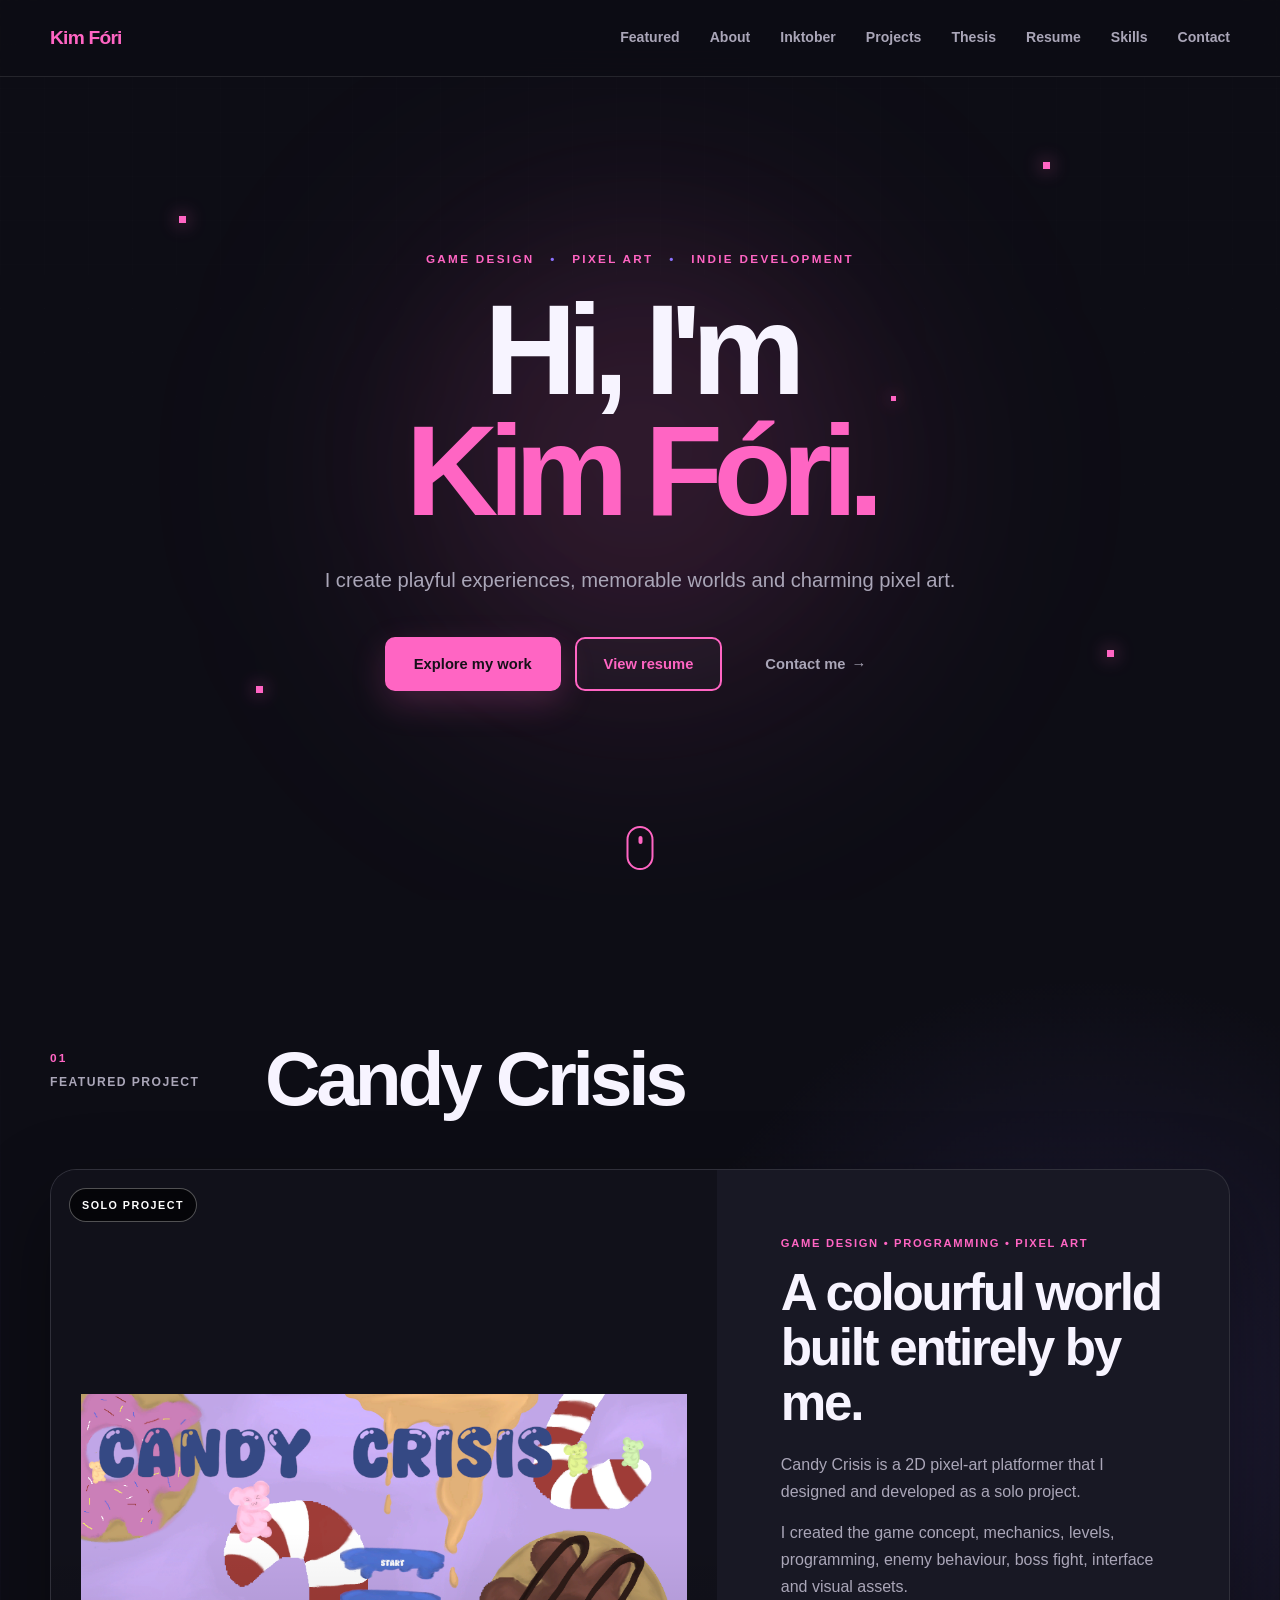
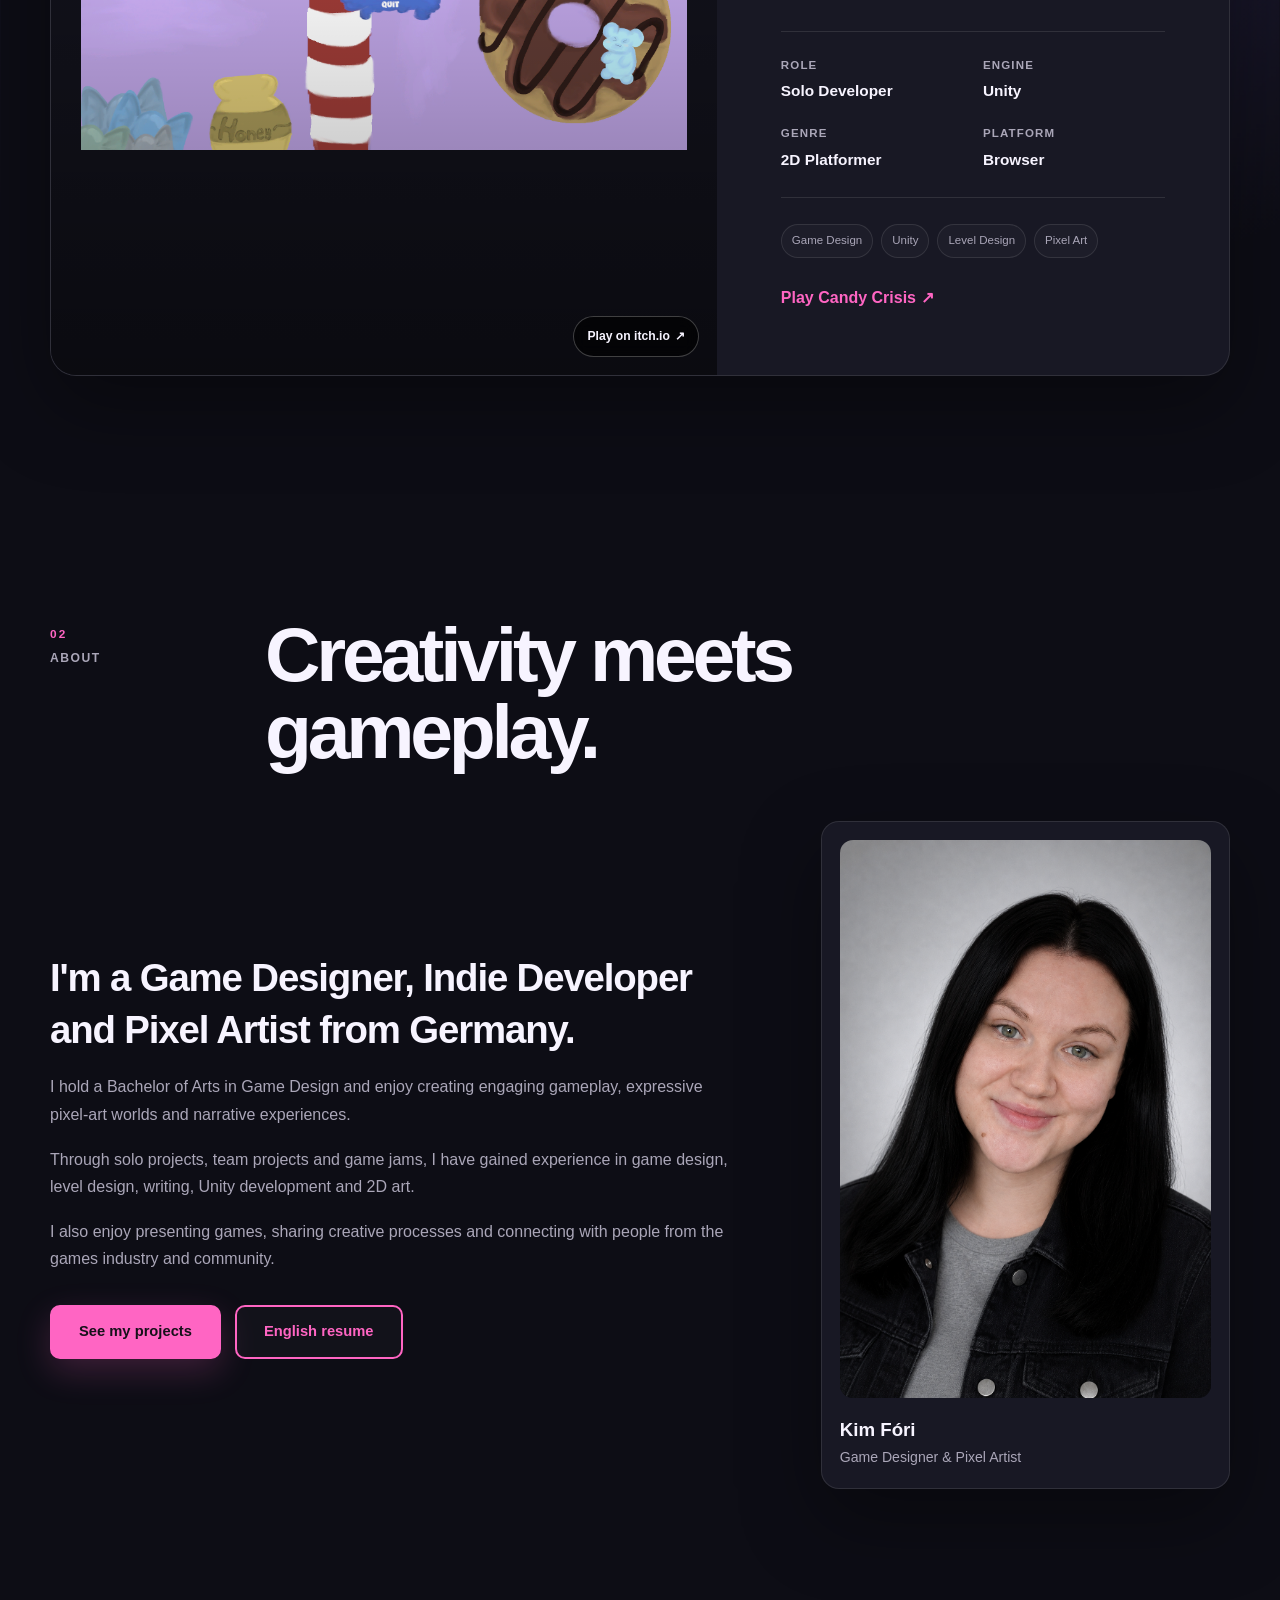
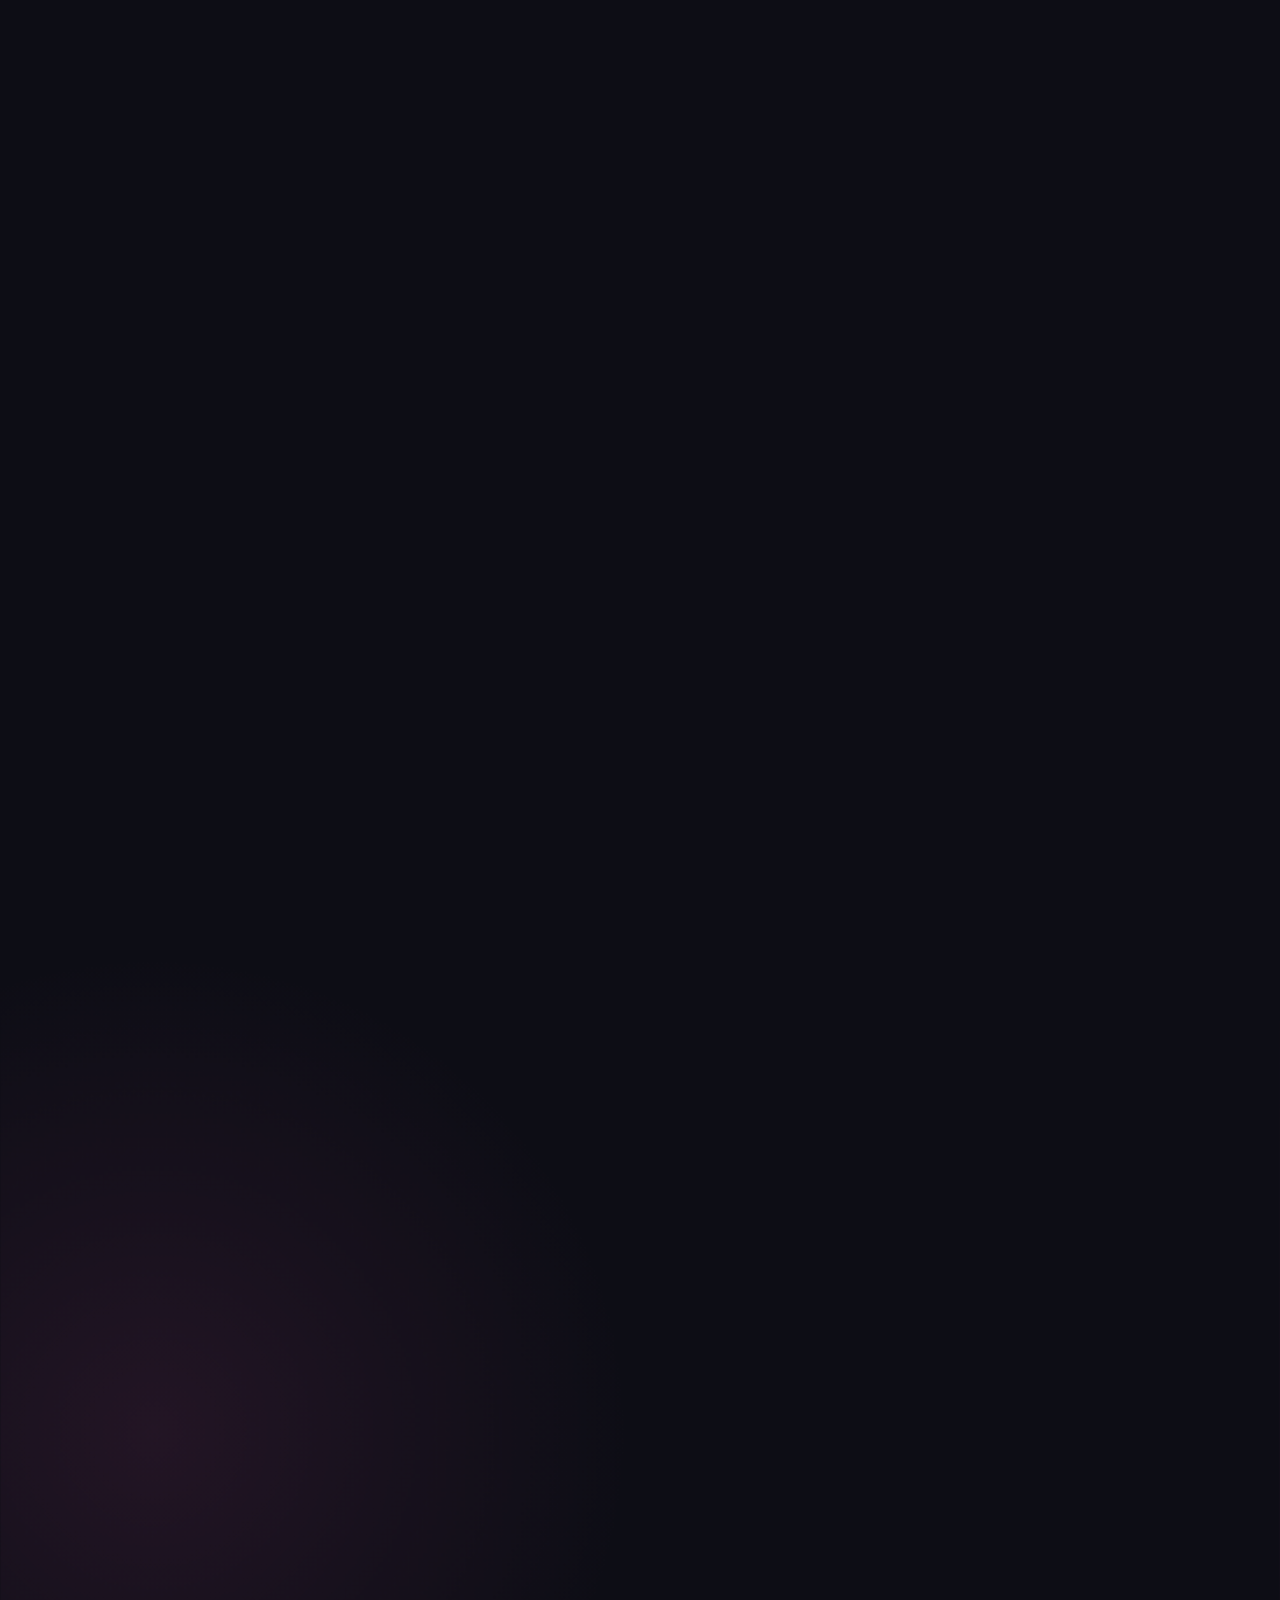
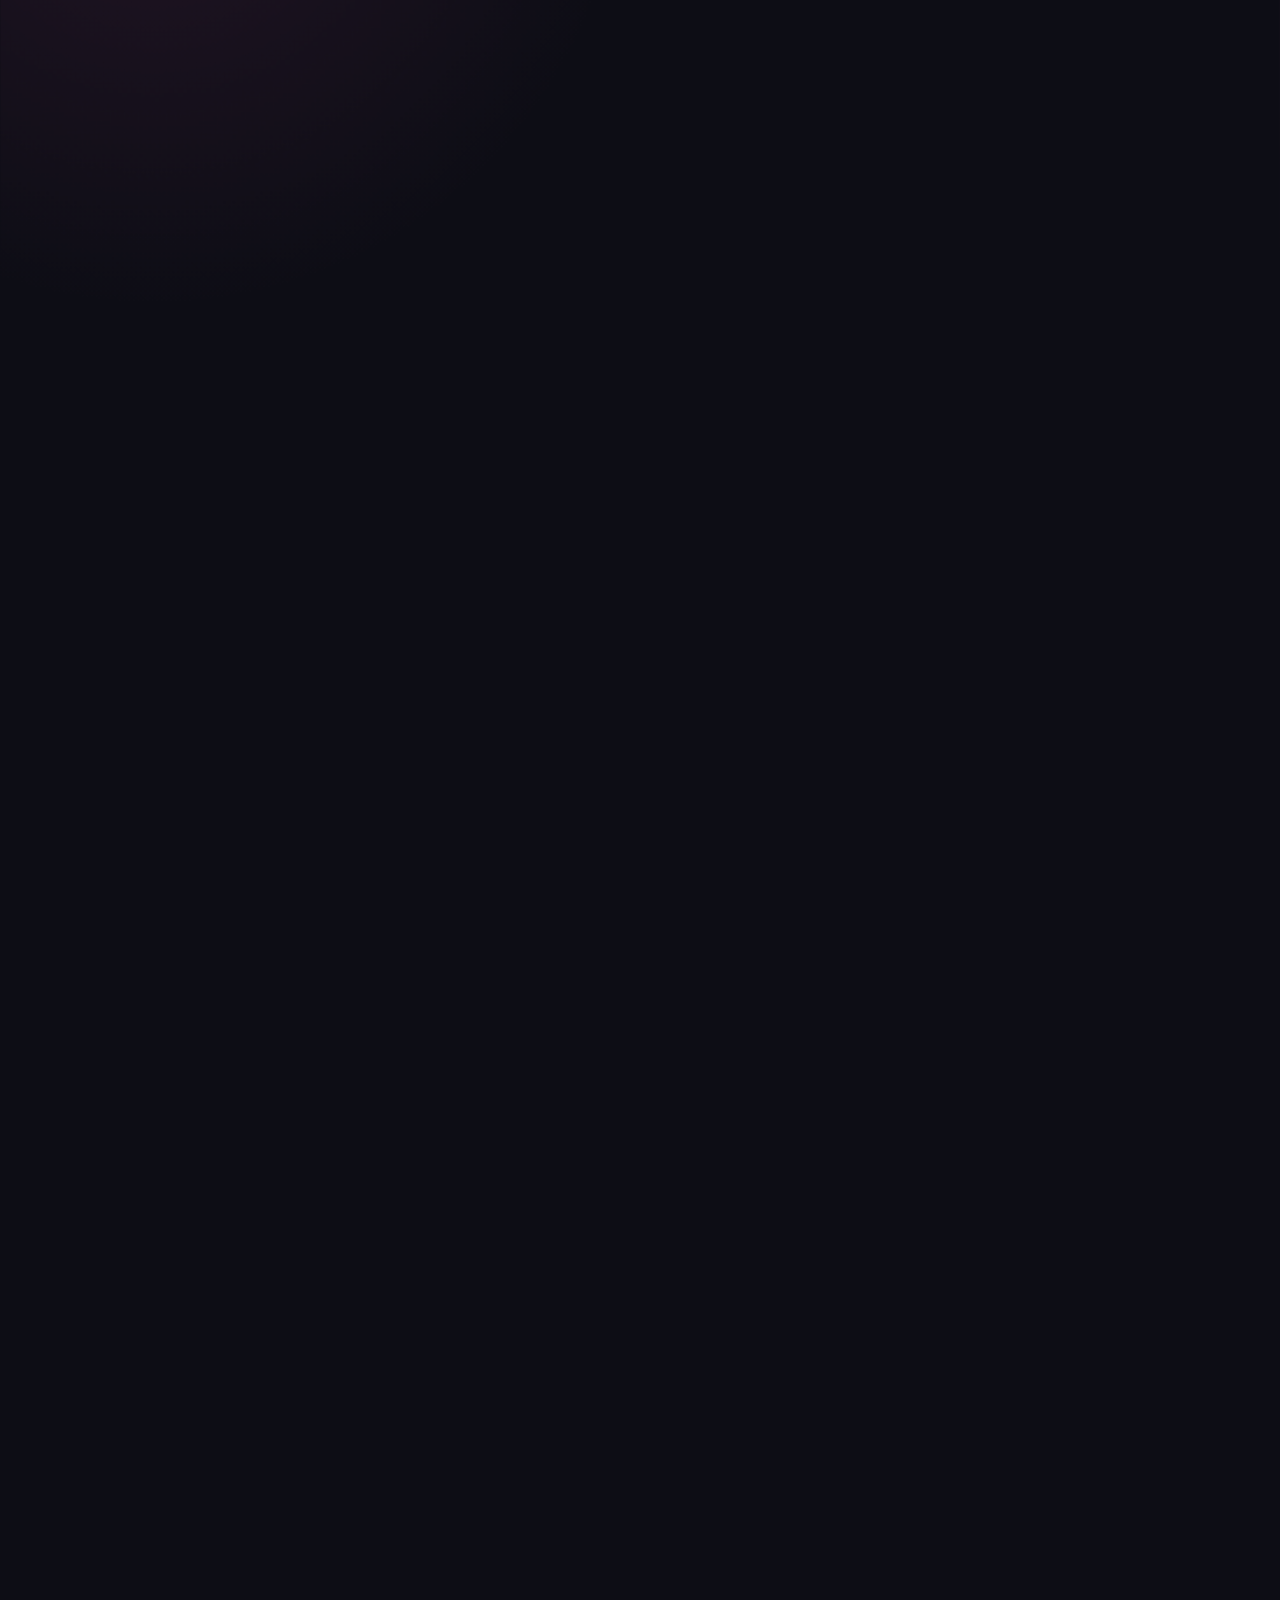
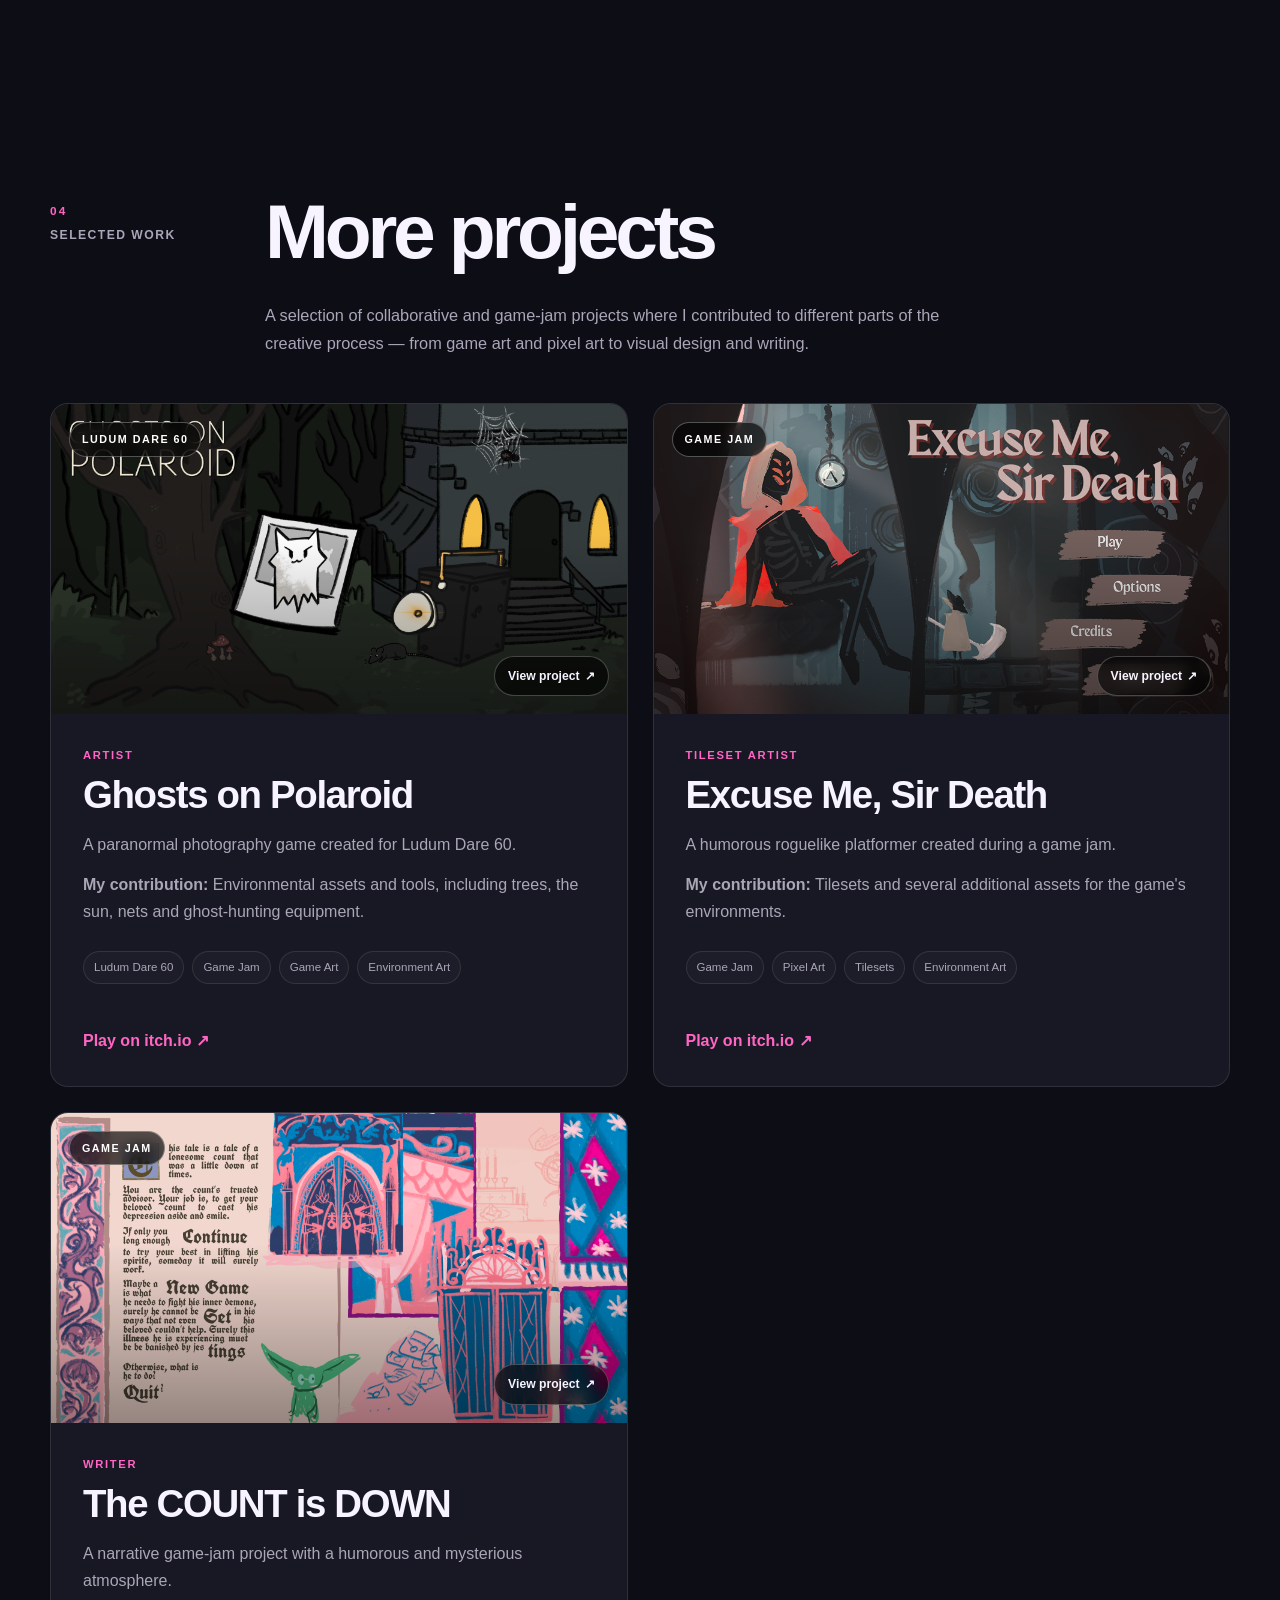
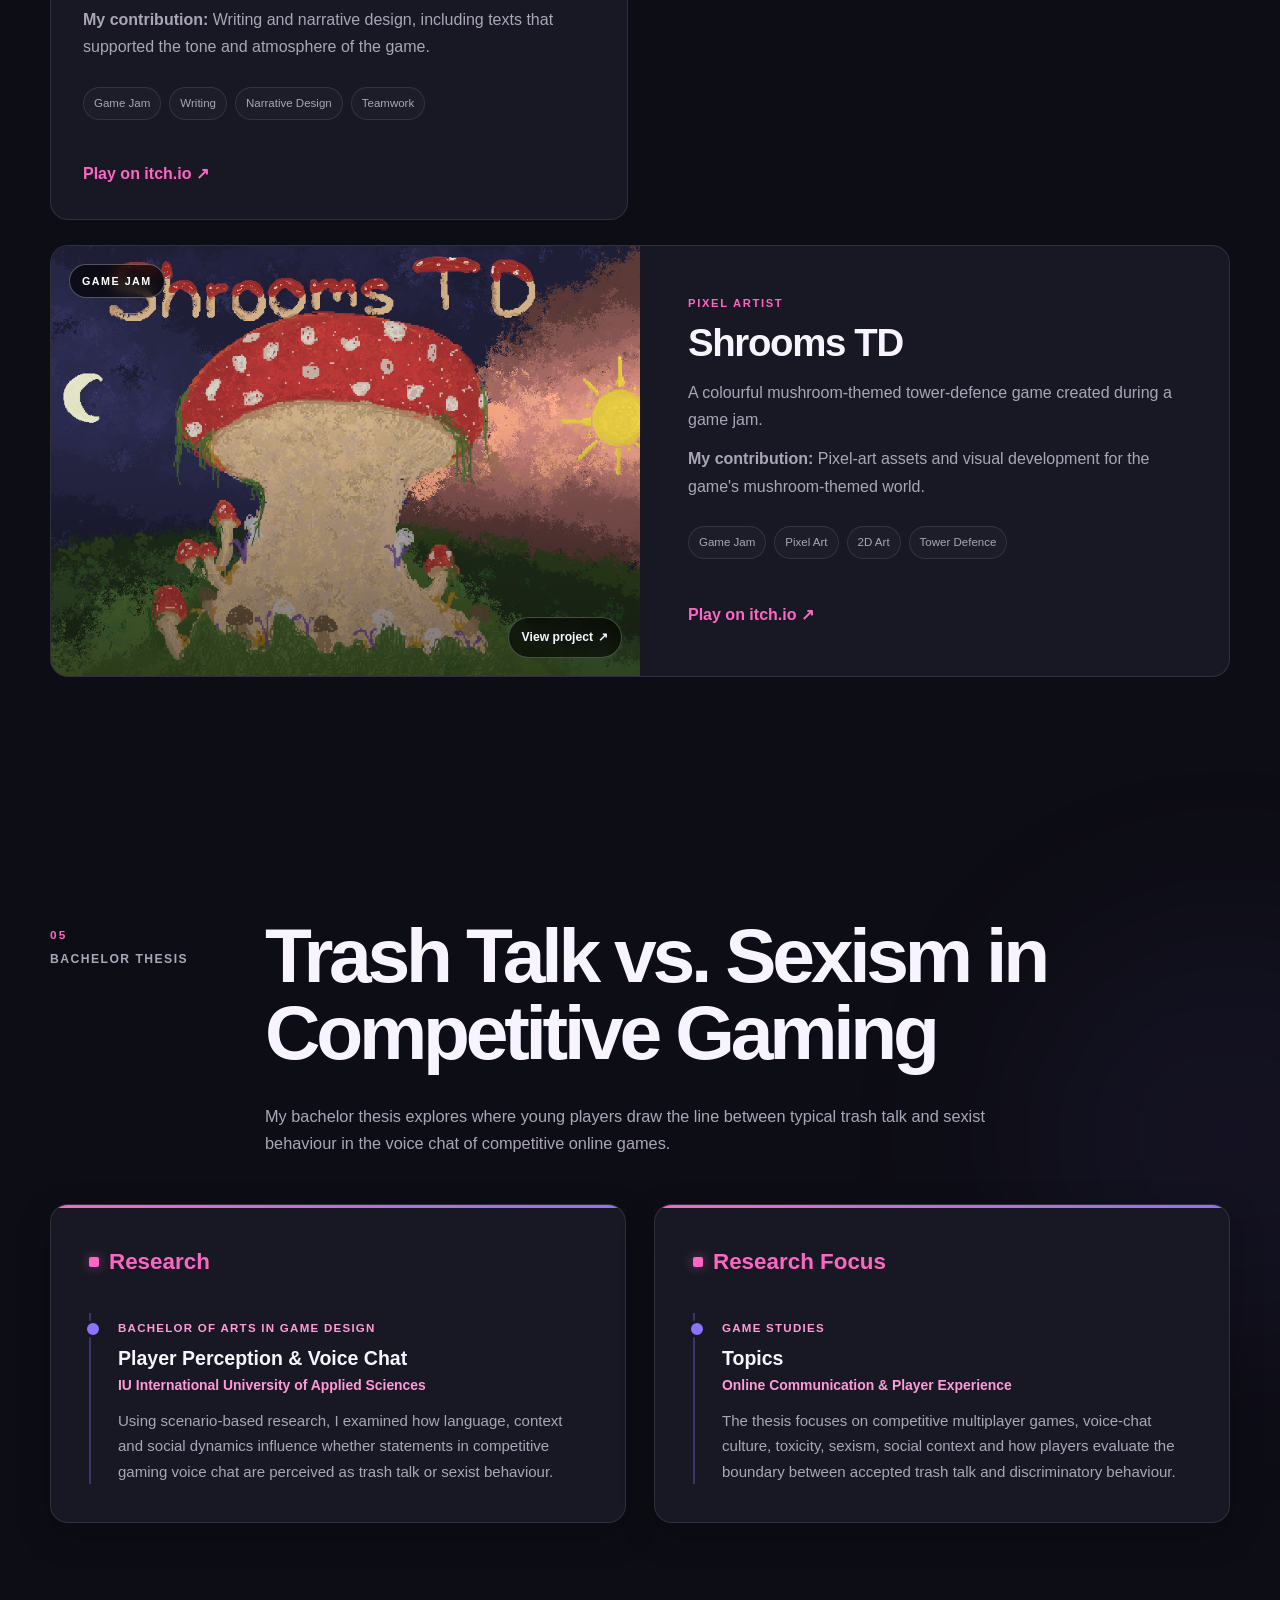
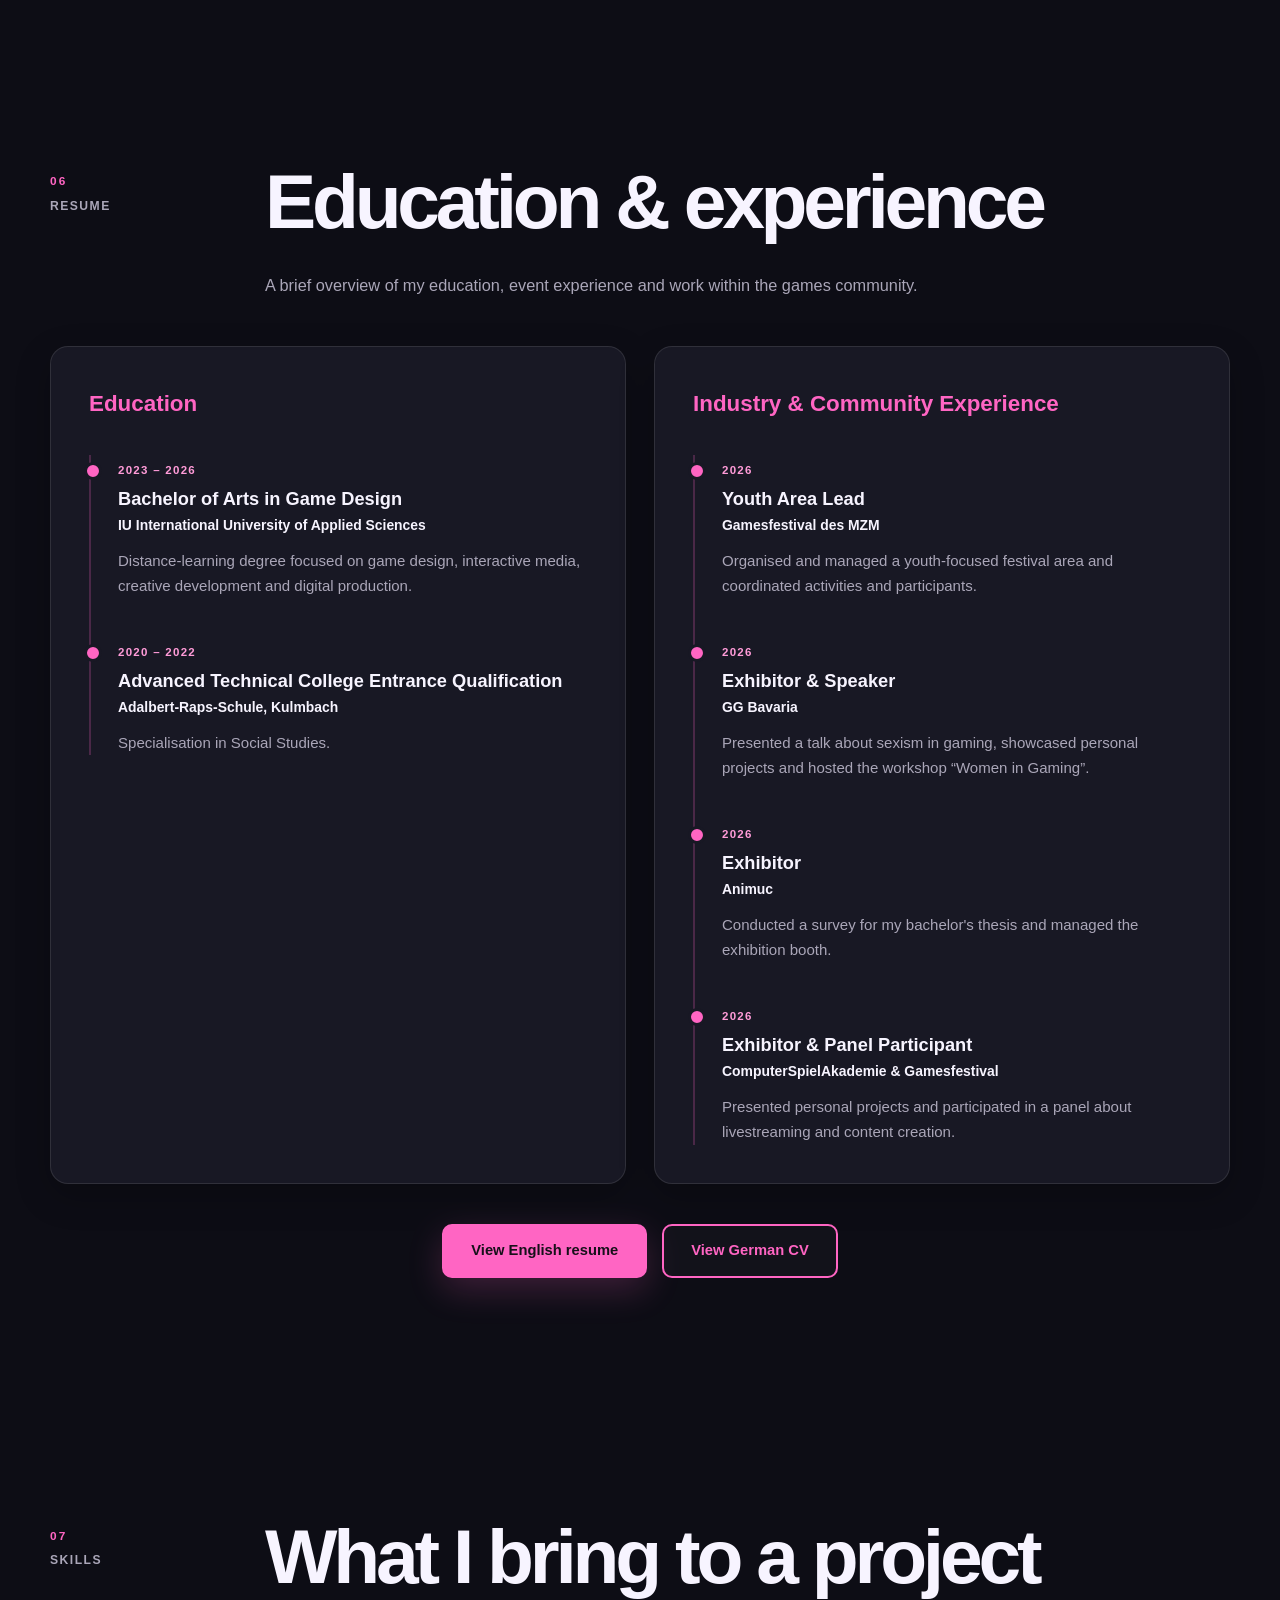
==== commit fde0f16d: "Update index.html" ====
--- a/index.html
+++ b/index.html
@@ -20,11 +20,13 @@
 
 <body>
 
-    <!-- Decorative mouse glow -->
     <div class="mouse-glow" aria-hidden="true"></div>
 
 
-    <!-- Header -->
+    <!-- =========================================================
+         HEADER
+    ========================================================== -->
+
     <header class="header">
 
         <div class="header-inner">
@@ -65,6 +67,7 @@
 
     <main>
 
+
         <!-- =========================================================
              HERO
         ========================================================== -->
@@ -340,15 +343,8 @@
             <div class="section-heading">
 
                 <div>
-
-                    <p class="section-number">
-                        03
-                    </p>
-
-                    <p class="section-label">
-                        Creative Challenge
-                    </p>
-
+                    <p class="section-number">03</p>
+                    <p class="section-label">Creative Challenge</p>
                 </div>
 
                 <h2>
@@ -357,11 +353,9 @@
 
             </div>
 
-
             <p class="section-description">
                 31 prompts. Two styles. One creative challenge.
             </p>
-
 
             <div class="inktober-intro">
 
@@ -383,7 +377,6 @@
 
                 </div>
 
-
                 <div class="inktober-facts">
 
                     <div class="inktober-fact">
@@ -411,1565 +404,877 @@
             </div>
 
 
-            <!-- IMPORTANT:
-                 All Inktober days stay inside this gallery.
-                 The gallery is only closed AFTER Day 14. -->
-
             <div class="inktober-gallery">
 
 
-                <!-- ================= DAY 01 ================= -->
-
-                <article class="inktober-day">
-
-                    <div class="inktober-day-header">
-
-                        <span>
-                            Day 01
-                        </span>
-
-                        <h3>
-                            Apple
-                        </h3>
-
-                    </div>
-
-                    <div class="inktober-comparison">
-
-                        <figure>
-
-                            <div class="inktober-image">
-
-                                <img
-                                    src="images/inktober/day01-illustration.jpg"
-                                    alt="Inktober 2026 Day 01 Apple black-and-white illustration"
-                                >
-
-                            </div>
-
-                            <figcaption>
-                                Illustration
-                            </figcaption>
-
-                        </figure>
-
-
-                        <figure>
-
-                            <div class="inktober-image pixel-image">
-
-                                <img
-                                    src="images/inktober/day01-pixel.png"
-                                    alt="Inktober 2026 Day 01 Apple pixel art"
-                                >
-
-                            </div>
-
-                            <figcaption>
-                                Pixel Art · max. 64×64 px
-                            </figcaption>
-
-                        </figure>
-
-                    </div>
-
-                </article>
-
-
-                <!-- ================= DAY 02 ================= -->
-
-                <article class="inktober-day">
-
-                    <div class="inktober-day-header">
-
-                        <span>
-                            Day 02
-                        </span>
-
-                        <h3>
-                            Relic
-                        </h3>
-
-                    </div>
-
-                    <div class="inktober-comparison">
-
-                        <figure>
-
-                            <div class="inktober-image">
-
-                                <img
-                                    src="images/inktober/day02-illustration.jpg"
-                                    alt="Inktober 2026 Day 02 Relic black-and-white illustration"
-                                >
-
-                            </div>
-
-                            <figcaption>
-                                Illustration
-                            </figcaption>
-
-                        </figure>
-
-
-                        <figure>
-
-                            <div class="inktober-image pixel-image">
-
-                                <img
-                                    src="images/inktober/day02-pixel.png"
-                                    alt="Inktober 2026 Day 02 Relic pixel art"
-                                >
-
-                            </div>
-
-                            <figcaption>
-                                Pixel Art · max. 64×64 px
-                            </figcaption>
-
-                        </figure>
-
-                    </div>
-
-                </article>
-
-
-                <!-- ================= DAY 03 ================= -->
-
-                <article class="inktober-day">
-
-                    <div class="inktober-day-header">
-
-                        <span>
-                            Day 03
-                        </span>
-
-                        <h3>
-                            Miniature
-                        </h3>
-
-                    </div>
-
-                    <div class="inktober-comparison">
-
-                        <figure>
-
-                            <div class="inktober-image">
-
-                                <img
-                                    src="images/inktober/day03-illustration.jpg"
-                                    alt="Inktober 2026 Day 03 Miniature black-and-white illustration"
-                                >
-
-                            </div>
-
-                            <figcaption>
-                                Illustration
-                            </figcaption>
-
-                        </figure>
-
-
-                        <figure>
-
-                            <div class="inktober-image pixel-image">
-
-                                <img
-                                    src="images/inktober/day03-pixel.png"
-                                    alt="Inktober 2026 Day 03 Miniature pixel art"
-                                >
-
-                            </div>
-
-                            <figcaption>
-                                Pixel Art · max. 64×64 px
-                            </figcaption>
-
-                        </figure>
-
-                    </div>
-
-                </article>
-
-
-                <!-- ================= DAY 04 ================= -->
-
-                <article class="inktober-day">
-
-                    <div class="inktober-day-header">
-
-                        <span>
-                            Day 04
-                        </span>
-
-                        <h3>
-                            Cactus
-                        </h3>
-
-                    </div>
-
-                    <div class="inktober-comparison">
-
-                        <figure>
-
-                            <div class="inktober-image">
-
-                                <img
-                                    src="images/inktober/day04-illustration.jpg"
-                                    alt="Inktober 2026 Day 04 Cactus black-and-white illustration"
-                                >
-
-                            </div>
-
-                            <figcaption>
-                                Illustration
-                            </figcaption>
-
-                        </figure>
-
-
-                        <figure>
-
-                            <div class="inktober-image pixel-image">
-
-                                <img
-                                    src="images/inktober/day04-pixel.png"
-                                    alt="Inktober 2026 Day 04 Cactus pixel art"
-                                >
-
-                            </div>
-
-                            <figcaption>
-                                Pixel Art · max. 64×64 px
-                            </figcaption>
-
-                        </figure>
-
-                    </div>
-
-                </article>
-
-
-                <!-- ================= DAY 05 ================= -->
-
-                <article class="inktober-day">
-
-                    <div class="inktober-day-header">
-
-                        <span>
-                            Day 05
-                        </span>
-
-                        <h3>
-                            Smack
-                        </h3>
-
-                    </div>
-
-                    <div class="inktober-comparison">
-
-                        <figure>
-
-                            <div class="inktober-image">
-
-                                <img
-                                    src="images/inktober/day05-illustration.jpg"
-                                    alt="Inktober 2026 Day 05 Smack black-and-white illustration"
-                                >
-
-                            </div>
-
-                            <figcaption>
-                                Illustration
-                            </figcaption>
-
-                        </figure>
-
-
-                        <figure>
-
-                            <div class="inktober-image pixel-image">
-
-                                <img
-                                    src="images/inktober/day05-pixel.png"
-                                    alt="Inktober 2026 Day 05 Smack pixel art"
-                                >
-
-                            </div>
-
-                            <figcaption>
-                                Pixel Art · max. 64×64 px
-                            </figcaption>
-
-                        </figure>
-
-                    </div>
-
-                </article>
-
-
-                <!-- ================= DAY 06 ================= -->
-
-                <article class="inktober-day">
-
-                    <div class="inktober-day-header">
-
-                        <span>
-                            Day 06
-                        </span>
-
-                        <h3>
-                            Ogre
-                        </h3>
-
-                    </div>
-
-                    <div class="inktober-comparison">
-
-                        <figure>
-
-                            <div class="inktober-image">
-
-                                <img
-                                    src="images/inktober/day06-illustration.jpg"
-                                    alt="Inktober 2026 Day 06 Ogre black-and-white illustration"
-                                >
-
-                            </div>
-
-                            <figcaption>
-                                Illustration
-                            </figcaption>
-
-                        </figure>
-
-
-                        <figure>
-
-                            <div class="inktober-image pixel-image">
-
-                                <img
-                                    src="images/inktober/day06-pixel.png"
-                                    alt="Inktober 2026 Day 06 Ogre pixel art"
-                                >
-
-                            </div>
-
-                            <figcaption>
-                                Pixel Art · max. 64×64 px
-                            </figcaption>
-
-                        </figure>
-
-                    </div>
-
-                </article>
-
-
-                <!-- ================= DAY 07 ================= -->
-
-                <article class="inktober-day">
-
-                    <div class="inktober-day-header">
-
-                        <span>
-                            Day 07
-                        </span>
-
-                        <h3>
-                            Panic
-                        </h3>
-
-                    </div>
-
-                    <div class="inktober-comparison">
-
-                        <figure>
-
-                            <div class="inktober-image">
-
-                                <img
-                                    src="images/inktober/day07-illustration.jpg"
-                                    alt="Inktober 2026 Day 07 Panic black-and-white illustration"
-                                >
-
-                            </div>
-
-                            <figcaption>
-                                Illustration
-                            </figcaption>
-
-                        </figure>
-
-
-                        <figure>
-
-                            <div class="inktober-image pixel-image">
-
-                                <img
-                                    src="images/inktober/day07-pixel.png"
-                                    alt="Inktober 2026 Day 07 Panic pixel art"
-                                >
-
-                            </div>
-
-                            <figcaption>
-                                Pixel Art · max. 64×64 px
-                            </figcaption>
-
-                        </figure>
-
-                    </div>
-
-                </article>
-
-                                <!-- ================= DAY 08 ================= -->
-
-                <article class="inktober-day">
-
-                    <div class="inktober-day-header">
-
-                        <span>
-                            Day 08
-                        </span>
-
-                        <h3>
-                            Stinky
-                        </h3>
-
-                    </div>
-
-                    <div class="inktober-comparison">
-
-                        <figure>
-
-                            <div class="inktober-image">
-
-                                <img
-                                    src="images/inktober/day08-illustration.jpg"
-                                    alt="Inktober 2026 Day 08 Stinky black-and-white illustration"
-                                >
-
-                            </div>
-
-                            <figcaption>
-                                Illustration
-                            </figcaption>
-
-                        </figure>
-
-
-                        <figure>
-
-                            <div class="inktober-image pixel-image">
-
-                                <img
-                                    src="images/inktober/day08-pixel.png"
-                                    alt="Inktober 2026 Day 08 Stinky pixel art"
-                                >
-
-                            </div>
-
-                            <figcaption>
-                                Pixel Art · max. 64×64 px
-                            </figcaption>
-
-                        </figure>
-
-                    </div>
-
-                </article>
-
-
-                <!-- ================= DAY 09 ================= -->
-
-                <article class="inktober-day">
-
-                    <div class="inktober-day-header">
-
-                        <span>
-                            Day 09
-                        </span>
-
-                        <h3>
-                            Ram
-                        </h3>
-
-                    </div>
-
-                    <div class="inktober-comparison">
-
-                        <figure>
-
-                            <div class="inktober-image">
-
-                                <img
-                                    src="images/inktober/day09-illustration.jpg"
-                                    alt="Inktober 2026 Day 09 Ram black-and-white illustration"
-                                >
-
-                            </div>
-
-                            <figcaption>
-                                Illustration
-                            </figcaption>
-
-                        </figure>
-
-
-                        <figure>
-
-                            <div class="inktober-image pixel-image">
-
-                                <img
-                                    src="images/inktober/day09-pixel.png"
-                                    alt="Inktober 2026 Day 09 Ram pixel art"
-                                >
-
-                            </div>
-
-                            <figcaption>
-                                Pixel Art · max. 64×64 px
-                            </figcaption>
-
-                        </figure>
-
-                    </div>
-
-                </article>
-
-
-                <!-- ================= DAY 10 ================= -->
-
-                <article class="inktober-day">
-
-                    <div class="inktober-day-header">
-
-                        <span>
-                            Day 10
-                        </span>
-
-                        <h3>
-                            Mystical
-                        </h3>
-
-                    </div>
-
-                    <div class="inktober-comparison">
-
-                        <figure>
-
-                            <div class="inktober-image">
-
-                                <img
-                                    src="images/inktober/day10-illustration.jpg"
-                                    alt="Inktober 2026 Day 10 Mystical black-and-white illustration"
-                                >
-
-                            </div>
-
-                            <figcaption>
-                                Illustration
-                            </figcaption>
-
-                        </figure>
-
-
-                        <figure>
-
-                            <div class="inktober-image pixel-image">
-
-                                <img
-                                    src="images/inktober/day10-pixel.png"
-                                    alt="Inktober 2026 Day 10 Mystical pixel art"
-                                >
-
-                            </div>
-
-                            <figcaption>
-                                Pixel Art · max. 64×64 px
-                            </figcaption>
-
-                        </figure>
-
-                    </div>
-
-                </article>
-
-
-                <!-- ================= DAY 11 ================= -->
-
-                <article class="inktober-day">
-
-                    <div class="inktober-day-header">
-
-                        <span>
-                            Day 11
-                        </span>
-
-                        <h3>
-                            Rescue
-                        </h3>
-
-                    </div>
-
-                    <div class="inktober-comparison">
-
-                        <figure>
-
-                            <div class="inktober-image">
-
-                                <img
-                                    src="images/inktober/day11-illustration.jpg"
-                                    alt="Inktober 2026 Day 11 Rescue black-and-white illustration"
-                                >
-
-                            </div>
-
-                            <figcaption>
-                                Illustration
-                            </figcaption>
-
-                        </figure>
-
-
-                        <figure>
-
-                            <div class="inktober-image pixel-image">
-
-                                <img
-                                    src="images/inktober/day11-pixel.png"
-                                    alt="Inktober 2026 Day 11 Rescue pixel art"
-                                >
-
-                            </div>
-
-                            <figcaption>
-                                Pixel Art · max. 64×64 px
-                            </figcaption>
-
-                        </figure>
-
-                    </div>
-
-                </article>
-
-
-                <!-- ================= DAY 12 ================= -->
-
-                <article class="inktober-day">
-
-                    <div class="inktober-day-header">
-
-                        <span>
-                            Day 12
-                        </span>
-
-                        <h3>
-                            Toss
-                        </h3>
-
-                    </div>
-
-                    <div class="inktober-comparison">
-
-                        <figure>
-
-                            <div class="inktober-image">
-
-                                <img
-                                    src="images/inktober/day12-illustration.jpg"
-                                    alt="Inktober 2026 Day 12 Toss black-and-white illustration"
-                                >
-
-                            </div>
-
-                            <figcaption>
-                                Illustration
-                            </figcaption>
-
-                        </figure>
-
-
-                        <figure>
-
-                            <div class="inktober-image pixel-image">
-
-                                <img
-                                    src="images/inktober/day12-pixel.png"
-                                    alt="Inktober 2026 Day 12 Toss pixel art"
-                                >
-
-                            </div>
-
-                            <figcaption>
-                                Pixel Art · max. 64×64 px
-                            </figcaption>
-
-                        </figure>
-
-                    </div>
-
-                </article>
-
-
-                <!-- ================= DAY 13 ================= -->
-
-                <article class="inktober-day">
-
-                    <div class="inktober-day-header">
-
-                        <span>
-                            Day 13
-                        </span>
-
-                        <h3>
-                            Flimsy
-                        </h3>
-
-                    </div>
-
-                    <div class="inktober-comparison">
-
-                        <figure>
-
-                            <div class="inktober-image">
-
-                                <img
-                                    src="images/inktober/day13-illustration.jpg"
-                                    alt="Inktober 2026 Day 13 Flimsy black-and-white illustration"
-                                >
-
-                            </div>
-
-                            <figcaption>
-                                Illustration
-                            </figcaption>
-
-                        </figure>
-
-
-                        <figure>
-
-                            <div class="inktober-image pixel-image">
-
-                                <img
-                                    src="images/inktober/day13-pixel.png"
-                                    alt="Inktober 2026 Day 13 Flimsy pixel art"
-                                >
-
-                            </div>
-
-                            <figcaption>
-                                Pixel Art · max. 64×64 px
-                            </figcaption>
-
-                        </figure>
-
-                    </div>
-
-                </article>
-
-
-                <!-- ================= DAY 14 ================= -->
-
-                <article class="inktober-day">
-
-                    <div class="inktober-day-header">
-
-                        <span>
-                            Day 14
-                        </span>
-
-                        <h3>
-                            Lady
-                        </h3>
-
-                    </div>
-
-                    <div class="inktober-comparison">
-
-                        <figure>
-
-                            <div class="inktober-image">
-
-                                <img
-                                    src="images/inktober/day14-illustration.jpg"
-                                    alt="Inktober 2026 Day 14 Lady black-and-white illustration"
-                                >
-
-                            </div>
-
-                            <figcaption>
-                                Illustration
-                            </figcaption>
-
-                        </figure>
-
-
-                        <figure>
-
-                            <div class="inktober-image pixel-image">
-
-                                <img
-                                    src="images/inktober/day14-pixel.png"
-                                    alt="Inktober 2026 Day 14 Lady pixel art"
-                                >
-
-                            </div>
-
-                            <figcaption>
-                                Pixel Art · max. 64×64 px
-                            </figcaption>
-
-                        </figure>
-
-                    </div>
-
-                </article>
-
-                <!-- ================= DAY 15 ================= -->
-
-                <article class="inktober-day">
-
+                <!-- DAY 01 -->
+
+                <article class="inktober-day">
+                    <div class="inktober-day-header">
+                        <span>Day 01</span>
+                        <h3>Apple</h3>
+                    </div>
+
+                    <div class="inktober-comparison">
+                        <figure>
+                            <div class="inktober-image">
+                                <img src="images/inktober/day01-illustration.jpg"
+                                     alt="Inktober 2026 Day 01 Apple black-and-white illustration">
+                            </div>
+                            <figcaption>Illustration</figcaption>
+                        </figure>
+
+                        <figure>
+                            <div class="inktober-image pixel-image">
+                                <img src="images/inktober/day01-pixel.png"
+                                     alt="Inktober 2026 Day 01 Apple pixel art">
+                            </div>
+                            <figcaption>Pixel Art · max. 64×64 px</figcaption>
+                        </figure>
+                    </div>
+                </article>
+
+
+                <!-- DAY 02 -->
+
+                <article class="inktober-day">
+                    <div class="inktober-day-header">
+                        <span>Day 02</span>
+                        <h3>Relic</h3>
+                    </div>
+
+                    <div class="inktober-comparison">
+                        <figure>
+                            <div class="inktober-image">
+                                <img src="images/inktober/day02-illustration.jpg"
+                                     alt="Inktober 2026 Day 02 Relic black-and-white illustration">
+                            </div>
+                            <figcaption>Illustration</figcaption>
+                        </figure>
+
+                        <figure>
+                            <div class="inktober-image pixel-image">
+                                <img src="images/inktober/day02-pixel.png"
+                                     alt="Inktober 2026 Day 02 Relic pixel art">
+                            </div>
+                            <figcaption>Pixel Art · max. 64×64 px</figcaption>
+                        </figure>
+                    </div>
+                </article>
+
+
+                <!-- DAY 03 -->
+
+                <article class="inktober-day">
+                    <div class="inktober-day-header">
+                        <span>Day 03</span>
+                        <h3>Miniature</h3>
+                    </div>
+
+                    <div class="inktober-comparison">
+                        <figure>
+                            <div class="inktober-image">
+                                <img src="images/inktober/day03-illustration.jpg"
+                                     alt="Inktober 2026 Day 03 Miniature black-and-white illustration">
+                            </div>
+                            <figcaption>Illustration</figcaption>
+                        </figure>
+
+                        <figure>
+                            <div class="inktober-image pixel-image">
+                                <img src="images/inktober/day03-pixel.png"
+                                     alt="Inktober 2026 Day 03 Miniature pixel art">
+                            </div>
+                            <figcaption>Pixel Art · max. 64×64 px</figcaption>
+                        </figure>
+                    </div>
+                </article>
+
+
+                <!-- DAY 04 -->
+
+                <article class="inktober-day">
+                    <div class="inktober-day-header">
+                        <span>Day 04</span>
+                        <h3>Cactus</h3>
+                    </div>
+
+                    <div class="inktober-comparison">
+                        <figure>
+                            <div class="inktober-image">
+                                <img src="images/inktober/day04-illustration.jpg"
+                                     alt="Inktober 2026 Day 04 Cactus black-and-white illustration">
+                            </div>
+                            <figcaption>Illustration</figcaption>
+                        </figure>
+
+                        <figure>
+                            <div class="inktober-image pixel-image">
+                                <img src="images/inktober/day04-pixel.png"
+                                     alt="Inktober 2026 Day 04 Cactus pixel art">
+                            </div>
+                            <figcaption>Pixel Art · max. 64×64 px</figcaption>
+                        </figure>
+                    </div>
+                </article>
+
+
+                <!-- DAY 05 -->
+
+                <article class="inktober-day">
+                    <div class="inktober-day-header">
+                        <span>Day 05</span>
+                        <h3>Smack</h3>
+                    </div>
+
+                    <div class="inktober-comparison">
+                        <figure>
+                            <div class="inktober-image">
+                                <img src="images/inktober/day05-illustration.jpg"
+                                     alt="Inktober 2026 Day 05 Smack black-and-white illustration">
+                            </div>
+                            <figcaption>Illustration</figcaption>
+                        </figure>
+
+                        <figure>
+                            <div class="inktober-image pixel-image">
+                                <img src="images/inktober/day05-pixel.png"
+                                     alt="Inktober 2026 Day 05 Smack pixel art">
+                            </div>
+                            <figcaption>Pixel Art · max. 64×64 px</figcaption>
+                        </figure>
+                    </div>
+                </article>
+
+
+                <!-- DAY 06 -->
+
+                <article class="inktober-day">
+                    <div class="inktober-day-header">
+                        <span>Day 06</span>
+                        <h3>Ogre</h3>
+                    </div>
+
+                    <div class="inktober-comparison">
+                        <figure>
+                            <div class="inktober-image">
+                                <img src="images/inktober/day06-illustration.jpg"
+                                     alt="Inktober 2026 Day 06 Ogre black-and-white illustration">
+                            </div>
+                            <figcaption>Illustration</figcaption>
+                        </figure>
+
+                        <figure>
+                            <div class="inktober-image pixel-image">
+                                <img src="images/inktober/day06-pixel.png"
+                                     alt="Inktober 2026 Day 06 Ogre pixel art">
+                            </div>
+                            <figcaption>Pixel Art · max. 64×64 px</figcaption>
+                        </figure>
+                    </div>
+                </article>
+
+
+                <!-- DAY 07 -->
+
+                <article class="inktober-day">
+                    <div class="inktober-day-header">
+                        <span>Day 07</span>
+                        <h3>Panic</h3>
+                    </div>
+
+                    <div class="inktober-comparison">
+                        <figure>
+                            <div class="inktober-image">
+                                <img src="images/inktober/day07-illustration.jpg"
+                                     alt="Inktober 2026 Day 07 Panic black-and-white illustration">
+                            </div>
+                            <figcaption>Illustration</figcaption>
+                        </figure>
+
+                        <figure>
+                            <div class="inktober-image pixel-image">
+                                <img src="images/inktober/day07-pixel.png"
+                                     alt="Inktober 2026 Day 07 Panic pixel art">
+                            </div>
+                            <figcaption>Pixel Art · max. 64×64 px</figcaption>
+                        </figure>
+                    </div>
+                </article>
+
+
+                <!-- DAY 08 -->
+
+                <article class="inktober-day">
+                    <div class="inktober-day-header">
+                        <span>Day 08</span>
+                        <h3>Stinky</h3>
+                    </div>
+
+                    <div class="inktober-comparison">
+                        <figure>
+                            <div class="inktober-image">
+                                <img src="images/inktober/day08-illustration.jpg"
+                                     alt="Inktober 2026 Day 08 Stinky black-and-white illustration">
+                            </div>
+                            <figcaption>Illustration</figcaption>
+                        </figure>
+
+                        <figure>
+                            <div class="inktober-image pixel-image">
+                                <img src="images/inktober/day08-pixel.png"
+                                     alt="Inktober 2026 Day 08 Stinky pixel art">
+                            </div>
+                            <figcaption>Pixel Art · max. 64×64 px</figcaption>
+                        </figure>
+                    </div>
+                </article>
+
+
+                <!-- DAY 09 -->
+
+                <article class="inktober-day">
+                    <div class="inktober-day-header">
+                        <span>Day 09</span>
+                        <h3>Ram</h3>
+                    </div>
+
+                    <div class="inktober-comparison">
+                        <figure>
+                            <div class="inktober-image">
+                                <img src="images/inktober/day09-illustration.jpg"
+                                     alt="Inktober 2026 Day 09 Ram black-and-white illustration">
+                            </div>
+                            <figcaption>Illustration</figcaption>
+                        </figure>
+
+                        <figure>
+                            <div class="inktober-image pixel-image">
+                                <img src="images/inktober/day09-pixel.png"
+                                     alt="Inktober 2026 Day 09 Ram pixel art">
+                            </div>
+                            <figcaption>Pixel Art · max. 64×64 px</figcaption>
+                        </figure>
+                    </div>
+                </article>
+
+
+                <!-- DAY 10 -->
+
+                <article class="inktober-day">
+                    <div class="inktober-day-header">
+                        <span>Day 10</span>
+                        <h3>Mystical</h3>
+                    </div>
+
+                    <div class="inktober-comparison">
+                        <figure>
+                            <div class="inktober-image">
+                                <img src="images/inktober/day10-illustration.jpg"
+                                     alt="Inktober 2026 Day 10 Mystical black-and-white illustration">
+                            </div>
+                            <figcaption>Illustration</figcaption>
+                        </figure>
+
+                        <figure>
+                            <div class="inktober-image pixel-image">
+                                <img src="images/inktober/day10-pixel.png"
+                                     alt="Inktober 2026 Day 10 Mystical pixel art">
+                            </div>
+                            <figcaption>Pixel Art · max. 64×64 px</figcaption>
+                        </figure>
+                    </div>
+                </article>
+
+
+                <!-- DAY 11 -->
+
+                <article class="inktober-day">
+                    <div class="inktober-day-header">
+                        <span>Day 11</span>
+                        <h3>Rescue</h3>
+                    </div>
+
+                    <div class="inktober-comparison">
+                        <figure>
+                            <div class="inktober-image">
+                                <img src="images/inktober/day11-illustration.jpg"
+                                     alt="Inktober 2026 Day 11 Rescue black-and-white illustration">
+                            </div>
+                            <figcaption>Illustration</figcaption>
+                        </figure>
+
+                        <figure>
+                            <div class="inktober-image pixel-image">
+                                <img src="images/inktober/day11-pixel.png"
+                                     alt="Inktober 2026 Day 11 Rescue pixel art">
+                            </div>
+                            <figcaption>Pixel Art · max. 64×64 px</figcaption>
+                        </figure>
+                    </div>
+                </article>
+
+
+                <!-- DAY 12 -->
+
+                <article class="inktober-day">
+                    <div class="inktober-day-header">
+                        <span>Day 12</span>
+                        <h3>Toss</h3>
+                    </div>
+
+                    <div class="inktober-comparison">
+                        <figure>
+                            <div class="inktober-image">
+                                <img src="images/inktober/day12-illustration.jpg"
+                                     alt="Inktober 2026 Day 12 Toss black-and-white illustration">
+                            </div>
+                            <figcaption>Illustration</figcaption>
+                        </figure>
+
+                        <figure>
+                            <div class="inktober-image pixel-image">
+                                <img src="images/inktober/day12-pixel.png"
+                                     alt="Inktober 2026 Day 12 Toss pixel art">
+                            </div>
+                            <figcaption>Pixel Art · max. 64×64 px</figcaption>
+                        </figure>
+                    </div>
+                </article>
+
+
+                <!-- DAY 13 -->
+
+                <article class="inktober-day">
+                    <div class="inktober-day-header">
+                        <span>Day 13</span>
+                        <h3>Flimsy</h3>
+                    </div>
+
+                    <div class="inktober-comparison">
+                        <figure>
+                            <div class="inktober-image">
+                                <img src="images/inktober/day13-illustration.jpg"
+                                     alt="Inktober 2026 Day 13 Flimsy black-and-white illustration">
+                            </div>
+                            <figcaption>Illustration</figcaption>
+                        </figure>
+
+                        <figure>
+                            <div class="inktober-image pixel-image">
+                                <img src="images/inktober/day13-pixel.png"
+                                     alt="Inktober 2026 Day 13 Flimsy pixel art">
+                            </div>
+                            <figcaption>Pixel Art · max. 64×64 px</figcaption>
+                        </figure>
+                    </div>
+                </article>
+
+
+                <!-- DAY 14 -->
+
+                <article class="inktober-day">
+                    <div class="inktober-day-header">
+                        <span>Day 14</span>
+                        <h3>Lady</h3>
+                    </div>
+
+                    <div class="inktober-comparison">
+                        <figure>
+                            <div class="inktober-image">
+                                <img src="images/inktober/day14-illustration.jpg"
+                                     alt="Inktober 2026 Day 14 Lady black-and-white illustration">
+                            </div>
+                            <figcaption>Illustration</figcaption>
+                        </figure>
+
+                        <figure>
+                            <div class="inktober-image pixel-image">
+                                <img src="images/inktober/day14-pixel.png"
+                                     alt="Inktober 2026 Day 14 Lady pixel art">
+                            </div>
+                            <figcaption>Pixel Art · max. 64×64 px</figcaption>
+                        </figure>
+                    </div>
+                </article>
+
+
+                <!-- DAY 15 -->
+
+                <article class="inktober-day">
                     <div class="inktober-day-header">
                         <span>Day 15</span>
                         <h3>Hooray</h3>
                     </div>
 
                     <div class="inktober-comparison">
-
-                        <figure>
-
-                            <div class="inktober-image">
-                                <img
-                                    src="images/inktober/day15-illustration.jpg"
-                                    alt="Inktober 2026 Day 15 Hooray black-and-white illustration"
-                                >
-                            </div>
-
-                            <figcaption>
-                                Illustration
-                            </figcaption>
-
-                        </figure>
-
-                        <figure>
-
-                            <div class="inktober-image pixel-image">
-                                <img
-                                    src="images/inktober/day15-pixel.png"
-                                    alt="Inktober 2026 Day 15 Hooray pixel art"
-                                >
-                            </div>
-
-                            <figcaption>
-                                Pixel Art · max. 64×64 px
-                            </figcaption>
-
-                        </figure>
-
-                    </div>
-
-                </article>
-
-
-                <!-- ================= DAY 16 ================= -->
-
-                <article class="inktober-day">
-
+                        <figure>
+                            <div class="inktober-image">
+                                <img src="images/inktober/day15-illustration.jpg"
+                                     alt="Inktober 2026 Day 15 Hooray black-and-white illustration">
+                            </div>
+                            <figcaption>Illustration</figcaption>
+                        </figure>
+
+                        <figure>
+                            <div class="inktober-image pixel-image">
+                                <img src="images/inktober/day15-pixel.png"
+                                     alt="Inktober 2026 Day 15 Hooray pixel art">
+                            </div>
+                            <figcaption>Pixel Art · max. 64×64 px</figcaption>
+                        </figure>
+                    </div>
+                </article>
+
+
+                <!-- DAY 16 -->
+
+                <article class="inktober-day">
                     <div class="inktober-day-header">
                         <span>Day 16</span>
                         <h3>Gangly</h3>
                     </div>
 
                     <div class="inktober-comparison">
-
-                        <figure>
-
-                            <div class="inktober-image">
-                                <img
-                                    src="images/inktober/day16-illustration.jpg"
-                                    alt="Inktober 2026 Day 16 Gangly black-and-white illustration"
-                                >
-                            </div>
-
-                            <figcaption>
-                                Illustration
-                            </figcaption>
-
-                        </figure>
-
-                        <figure>
-
-                            <div class="inktober-image pixel-image">
-                                <img
-                                    src="images/inktober/day16-pixel.png"
-                                    alt="Inktober 2026 Day 16 Gangly pixel art"
-                                >
-                            </div>
-
-                            <figcaption>
-                                Pixel Art · max. 64×64 px
-                            </figcaption>
-
-                        </figure>
-
-                    </div>
-
-                </article>
-
-
-                <!-- ================= DAY 17 ================= -->
-
-                <article class="inktober-day">
-
+                        <figure>
+                            <div class="inktober-image">
+                                <img src="images/inktober/day16-illustration.jpg"
+                                     alt="Inktober 2026 Day 16 Gangly black-and-white illustration">
+                            </div>
+                            <figcaption>Illustration</figcaption>
+                        </figure>
+
+                        <figure>
+                            <div class="inktober-image pixel-image">
+                                <img src="images/inktober/day16-pixel.png"
+                                     alt="Inktober 2026 Day 16 Gangly pixel art">
+                            </div>
+                            <figcaption>Pixel Art · max. 64×64 px</figcaption>
+                        </figure>
+                    </div>
+                </article>
+
+
+                <!-- DAY 17 -->
+
+                <article class="inktober-day">
                     <div class="inktober-day-header">
                         <span>Day 17</span>
                         <h3>Contraption</h3>
                     </div>
 
                     <div class="inktober-comparison">
-
-                        <figure>
-
-                            <div class="inktober-image">
-                                <img
-                                    src="images/inktober/day17-illustration.jpg"
-                                    alt="Inktober 2026 Day 17 Contraption black-and-white illustration"
-                                >
-                            </div>
-
-                            <figcaption>
-                                Illustration
-                            </figcaption>
-
-                        </figure>
-
-                        <figure>
-
-                            <div class="inktober-image pixel-image">
-                                <img
-                                    src="images/inktober/day17-pixel.png"
-                                    alt="Inktober 2026 Day 17 Contraption pixel art"
-                                >
-                            </div>
-
-                            <figcaption>
-                                Pixel Art · max. 64×64 px
-                            </figcaption>
-
-                        </figure>
-
-                    </div>
-
-                </article>
-
-
-                <!-- ================= DAY 18 ================= -->
-
-                <article class="inktober-day">
-
+                        <figure>
+                            <div class="inktober-image">
+                                <img src="images/inktober/day17-illustration.jpg"
+                                     alt="Inktober 2026 Day 17 Contraption black-and-white illustration">
+                            </div>
+                            <figcaption>Illustration</figcaption>
+                        </figure>
+
+                        <figure>
+                            <div class="inktober-image pixel-image">
+                                <img src="images/inktober/day17-pixel.png"
+                                     alt="Inktober 2026 Day 17 Contraption pixel art">
+                            </div>
+                            <figcaption>Pixel Art · max. 64×64 px</figcaption>
+                        </figure>
+                    </div>
+                </article>
+
+
+                <!-- DAY 18 -->
+
+                <article class="inktober-day">
                     <div class="inktober-day-header">
                         <span>Day 18</span>
                         <h3>Flightless</h3>
                     </div>
 
                     <div class="inktober-comparison">
-
-                        <figure>
-
-                            <div class="inktober-image">
-                                <img
-                                    src="images/inktober/day18-illustration.jpg"
-                                    alt="Inktober 2026 Day 18 Flightless black-and-white illustration"
-                                >
-                            </div>
-
-                            <figcaption>
-                                Illustration
-                            </figcaption>
-
-                        </figure>
-
-                        <figure>
-
-                            <div class="inktober-image pixel-image">
-                                <img
-                                    src="images/inktober/day18-pixel.png"
-                                    alt="Inktober 2026 Day 18 Flightless pixel art"
-                                >
-                            </div>
-
-                            <figcaption>
-                                Pixel Art · max. 64×64 px
-                            </figcaption>
-
-                        </figure>
-
-                    </div>
-
-                </article>
-
-
-                <!-- ================= DAY 19 ================= -->
-
-                <article class="inktober-day">
-
+                        <figure>
+                            <div class="inktober-image">
+                                <img src="images/inktober/day18-illustration.jpg"
+                                     alt="Inktober 2026 Day 18 Flightless black-and-white illustration">
+                            </div>
+                            <figcaption>Illustration</figcaption>
+                        </figure>
+
+                        <figure>
+                            <div class="inktober-image pixel-image">
+                                <img src="images/inktober/day18-pixel.png"
+                                     alt="Inktober 2026 Day 18 Flightless pixel art">
+                            </div>
+                            <figcaption>Pixel Art · max. 64×64 px</figcaption>
+                        </figure>
+                    </div>
+                </article>
+
+
+                <!-- DAY 19 -->
+
+                <article class="inktober-day">
                     <div class="inktober-day-header">
                         <span>Day 19</span>
                         <h3>Confused</h3>
                     </div>
 
                     <div class="inktober-comparison">
-
-                        <figure>
-
-                            <div class="inktober-image">
-                                <img
-                                    src="images/inktober/day19-illustration.jpg"
-                                    alt="Inktober 2026 Day 19 Confused black-and-white illustration"
-                                >
-                            </div>
-
-                            <figcaption>
-                                Illustration
-                            </figcaption>
-
-                        </figure>
-
-                        <figure>
-
-                            <div class="inktober-image pixel-image">
-                                <img
-                                    src="images/inktober/day19-pixel.png"
-                                    alt="Inktober 2026 Day 19 Confused pixel art"
-                                >
-                            </div>
-
-                            <figcaption>
-                                Pixel Art · max. 64×64 px
-                            </figcaption>
-
-                        </figure>
-
-                    </div>
-
-                </article>
-
-
-                <!-- ================= DAY 20 ================= -->
-
-                <article class="inktober-day">
-
+                        <figure>
+                            <div class="inktober-image">
+                                <img src="images/inktober/day19-illustration.jpg"
+                                     alt="Inktober 2026 Day 19 Confused black-and-white illustration">
+                            </div>
+                            <figcaption>Illustration</figcaption>
+                        </figure>
+
+                        <figure>
+                            <div class="inktober-image pixel-image">
+                                <img src="images/inktober/day19-pixel.png"
+                                     alt="Inktober 2026 Day 19 Confused pixel art">
+                            </div>
+                            <figcaption>Pixel Art · max. 64×64 px</figcaption>
+                        </figure>
+                    </div>
+                </article>
+
+
+                <!-- DAY 20 -->
+
+                <article class="inktober-day">
                     <div class="inktober-day-header">
                         <span>Day 20</span>
                         <h3>Lounge</h3>
                     </div>
 
                     <div class="inktober-comparison">
-
-                        <figure>
-
-                            <div class="inktober-image">
-                                <img
-                                    src="images/inktober/day20-illustration.jpg"
-                                    alt="Inktober 2026 Day 20 Lounge black-and-white illustration"
-                                >
-                            </div>
-
-                            <figcaption>
-                                Illustration
-                            </figcaption>
-
-                        </figure>
-
-                        <figure>
-
-                            <div class="inktober-image pixel-image">
-                                <img
-                                    src="images/inktober/day20-pixel.png"
-                                    alt="Inktober 2026 Day 20 Lounge pixel art"
-                                >
-                            </div>
-
-                            <figcaption>
-                                Pixel Art · max. 64×64 px
-                            </figcaption>
-
-                        </figure>
-
-                    </div>
-
-                </article>
-
-
-                <!-- ================= DAY 21 ================= -->
-
-                <article class="inktober-day">
-
+                        <figure>
+                            <div class="inktober-image">
+                                <img src="images/inktober/day20-illustration.jpg"
+                                     alt="Inktober 2026 Day 20 Lounge black-and-white illustration">
+                            </div>
+                            <figcaption>Illustration</figcaption>
+                        </figure>
+
+                        <figure>
+                            <div class="inktober-image pixel-image">
+                                <img src="images/inktober/day20-pixel.png"
+                                     alt="Inktober 2026 Day 20 Lounge pixel art">
+                            </div>
+                            <figcaption>Pixel Art · max. 64×64 px</figcaption>
+                        </figure>
+                    </div>
+                </article>
+
+
+                <!-- DAY 21 -->
+
+                <article class="inktober-day">
                     <div class="inktober-day-header">
                         <span>Day 21</span>
                         <h3>Hero</h3>
                     </div>
 
                     <div class="inktober-comparison">
-
-                        <figure>
-
-                            <div class="inktober-image">
-                                <img
-                                    src="images/inktober/day21-illustration.jpg"
-                                    alt="Inktober 2026 Day 21 Hero black-and-white illustration"
-                                >
-                            </div>
-
-                            <figcaption>
-                                Illustration
-                            </figcaption>
-
-                        </figure>
-
-                        <figure>
-
-                            <div class="inktober-image pixel-image">
-                                <img
-                                    src="images/inktober/day21-pixel.png"
-                                    alt="Inktober 2026 Day 21 Hero pixel art"
-                                >
-                            </div>
-
-                            <figcaption>
-                                Pixel Art · max. 64×64 px
-                            </figcaption>
-
-                        </figure>
-
-                    </div>
-
-                </article>
-
-                    <!-- ================= DAY 22 ================= -->
-
-                <article class="inktober-day">
-
+                        <figure>
+                            <div class="inktober-image">
+                                <img src="images/inktober/day21-illustration.jpg"
+                                     alt="Inktober 2026 Day 21 Hero black-and-white illustration">
+                            </div>
+                            <figcaption>Illustration</figcaption>
+                        </figure>
+
+                        <figure>
+                            <div class="inktober-image pixel-image">
+                                <img src="images/inktober/day21-pixel.png"
+                                     alt="Inktober 2026 Day 21 Hero pixel art">
+                            </div>
+                            <figcaption>Pixel Art · max. 64×64 px</figcaption>
+                        </figure>
+                    </div>
+                </article>
+
+
+                <!-- DAY 22 -->
+
+                <article class="inktober-day">
                     <div class="inktober-day-header">
                         <span>Day 22</span>
                         <h3>Beacon</h3>
                     </div>
 
                     <div class="inktober-comparison">
-
-                        <figure>
-                            <div class="inktober-image">
-                                <img
-                                    src="images/inktober/day22-illustration.jpg"
-                                    alt="Inktober 2026 Day 22 Beacon black-and-white illustration"
-                                >
-                            </div>
-
-                            <figcaption>
-                                Illustration
-                            </figcaption>
-                        </figure>
-
-                        <figure>
-                            <div class="inktober-image pixel-image">
-                                <img
-                                    src="images/inktober/day22-pixel.png"
-                                    alt="Inktober 2026 Day 22 Beacon pixel art"
-                                >
-                            </div>
-
-                            <figcaption>
-                                Pixel Art · max. 64×64 px
-                            </figcaption>
-                        </figure>
-
-                    </div>
-
-                </article>
-
-
-                <!-- ================= DAY 23 ================= -->
-
-                <article class="inktober-day">
-
+                        <figure>
+                            <div class="inktober-image">
+                                <img src="images/inktober/day22-illustration.jpg"
+                                     alt="Inktober 2026 Day 22 Beacon black-and-white illustration">
+                            </div>
+                            <figcaption>Illustration</figcaption>
+                        </figure>
+
+                        <figure>
+                            <div class="inktober-image pixel-image">
+                                <img src="images/inktober/day22-pixel.png"
+                                     alt="Inktober 2026 Day 22 Beacon pixel art">
+                            </div>
+                            <figcaption>Pixel Art · max. 64×64 px</figcaption>
+                        </figure>
+                    </div>
+                </article>
+
+
+                <!-- DAY 23 -->
+
+                <article class="inktober-day">
                     <div class="inktober-day-header">
                         <span>Day 23</span>
                         <h3>Dapper</h3>
                     </div>
 
                     <div class="inktober-comparison">
-
-                        <figure>
-                            <div class="inktober-image">
-                                <img
-                                    src="images/inktober/day23-illustration.jpg"
-                                    alt="Inktober 2026 Day 23 Dapper black-and-white illustration"
-                                >
-                            </div>
-
-                            <figcaption>
-                                Illustration
-                            </figcaption>
-                        </figure>
-
-                        <figure>
-                            <div class="inktober-image pixel-image">
-                                <img
-                                    src="images/inktober/day23-pixel.png"
-                                    alt="Inktober 2026 Day 23 Dapper pixel art"
-                                >
-                            </div>
-
-                            <figcaption>
-                                Pixel Art · max. 64×64 px
-                            </figcaption>
-                        </figure>
-
-                    </div>
-
-                </article>
-
-
-                <!-- ================= DAY 24 ================= -->
-
-                <article class="inktober-day">
-
+                        <figure>
+                            <div class="inktober-image">
+                                <img src="images/inktober/day23-illustration.jpg"
+                                     alt="Inktober 2026 Day 23 Dapper black-and-white illustration">
+                            </div>
+                            <figcaption>Illustration</figcaption>
+                        </figure>
+
+                        <figure>
+                            <div class="inktober-image pixel-image">
+                                <img src="images/inktober/day23-pixel.png"
+                                     alt="Inktober 2026 Day 23 Dapper pixel art">
+                            </div>
+                            <figcaption>Pixel Art · max. 64×64 px</figcaption>
+                        </figure>
+                    </div>
+                </article>
+
+
+                <!-- DAY 24 -->
+
+                <article class="inktober-day">
                     <div class="inktober-day-header">
                         <span>Day 24</span>
                         <h3>Bake</h3>
                     </div>
 
                     <div class="inktober-comparison">
-
-                        <figure>
-                            <div class="inktober-image">
-                                <img
-                                    src="images/inktober/day24-illustration.jpg"
-                                    alt="Inktober 2026 Day 24 Bake black-and-white illustration"
-                                >
-                            </div>
-
-                            <figcaption>
-                                Illustration
-                            </figcaption>
-                        </figure>
-
-                        <figure>
-                            <div class="inktober-image pixel-image">
-                                <img
-                                    src="images/inktober/day24-pixel.png"
-                                    alt="Inktober 2026 Day 24 Bake pixel art"
-                                >
-                            </div>
-
-                            <figcaption>
-                                Pixel Art · max. 64×64 px
-                            </figcaption>
-                        </figure>
-
-                    </div>
-
-                </article>
-
-
-                <!-- ================= DAY 25 ================= -->
-
-                <article class="inktober-day">
-
+                        <figure>
+                            <div class="inktober-image">
+                                <img src="images/inktober/day24-illustration.jpg"
+                                     alt="Inktober 2026 Day 24 Bake black-and-white illustration">
+                            </div>
+                            <figcaption>Illustration</figcaption>
+                        </figure>
+
+                        <figure>
+                            <div class="inktober-image pixel-image">
+                                <img src="images/inktober/day24-pixel.png"
+                                     alt="Inktober 2026 Day 24 Bake pixel art">
+                            </div>
+                            <figcaption>Pixel Art · max. 64×64 px</figcaption>
+                        </figure>
+                    </div>
+                </article>
+
+
+                <!-- DAY 25 -->
+
+                <article class="inktober-day">
                     <div class="inktober-day-header">
                         <span>Day 25</span>
                         <h3>Fracture</h3>
                     </div>
 
                     <div class="inktober-comparison">
-
-                        <figure>
-                            <div class="inktober-image">
-                                <img
-                                    src="images/inktober/day25-illustration.jpg"
-                                    alt="Inktober 2026 Day 25 Fracture black-and-white illustration"
-                                >
-                            </div>
-
-                            <figcaption>
-                                Illustration
-                            </figcaption>
-                        </figure>
-
-                        <figure>
-                            <div class="inktober-image pixel-image">
-                                <img
-                                    src="images/inktober/day25-pixel.png"
-                                    alt="Inktober 2026 Day 25 Fracture pixel art"
-                                >
-                            </div>
-
-                            <figcaption>
-                                Pixel Art · max. 64×64 px
-                            </figcaption>
-                        </figure>
-
-                    </div>
-
-                </article>
-
-
-                <!-- ================= DAY 26 ================= -->
-
-                <article class="inktober-day">
-
+                        <figure>
+                            <div class="inktober-image">
+                                <img src="images/inktober/day25-illustration.jpg"
+                                     alt="Inktober 2026 Day 25 Fracture black-and-white illustration">
+                            </div>
+                            <figcaption>Illustration</figcaption>
+                        </figure>
+
+                        <figure>
+                            <div class="inktober-image pixel-image">
+                                <img src="images/inktober/day25-pixel.png"
+                                     alt="Inktober 2026 Day 25 Fracture pixel art">
+                            </div>
+                            <figcaption>Pixel Art · max. 64×64 px</figcaption>
+                        </figure>
+                    </div>
+                </article>
+
+
+                <!-- DAY 26 -->
+
+                <article class="inktober-day">
                     <div class="inktober-day-header">
                         <span>Day 26</span>
                         <h3>Zip</h3>
                     </div>
 
                     <div class="inktober-comparison">
-
-                        <figure>
-                            <div class="inktober-image">
-                                <img
-                                    src="images/inktober/day26-illustration.jpg"
-                                    alt="Inktober 2026 Day 26 Zip black-and-white illustration"
-                                >
-                            </div>
-
-                            <figcaption>
-                                Illustration
-                            </figcaption>
-                        </figure>
-
-                        <figure>
-                            <div class="inktober-image pixel-image">
-                                <img
-                                    src="images/inktober/day26-pixel.png"
-                                    alt="Inktober 2026 Day 26 Zip pixel art"
-                                >
-                            </div>
-
-                            <figcaption>
-                                Pixel Art · max. 64×64 px
-                            </figcaption>
-                        </figure>
-
-                    </div>
-
-                </article>
-
-
-                <!-- ================= DAY 27 ================= -->
-
-                <article class="inktober-day">
-
+                        <figure>
+                            <div class="inktober-image">
+                                <img src="images/inktober/day26-illustration.jpg"
+                                     alt="Inktober 2026 Day 26 Zip black-and-white illustration">
+                            </div>
+                            <figcaption>Illustration</figcaption>
+                        </figure>
+
+                        <figure>
+                            <div class="inktober-image pixel-image">
+                                <img src="images/inktober/day26-pixel.png"
+                                     alt="Inktober 2026 Day 26 Zip pixel art">
+                            </div>
+                            <figcaption>Pixel Art · max. 64×64 px</figcaption>
+                        </figure>
+                    </div>
+                </article>
+
+
+                <!-- DAY 27 -->
+
+                <article class="inktober-day">
                     <div class="inktober-day-header">
                         <span>Day 27</span>
                         <h3>Dumb</h3>
                     </div>
 
                     <div class="inktober-comparison">
-
-                        <figure>
-                            <div class="inktober-image">
-                                <img
-                                    src="images/inktober/day27-illustration.jpg"
-                                    alt="Inktober 2026 Day 27 Dumb black-and-white illustration"
-                                >
-                            </div>
-
-                            <figcaption>
-                                Illustration
-                            </figcaption>
-                        </figure>
-
-                        <figure>
-                            <div class="inktober-image pixel-image">
-                                <img
-                                    src="images/inktober/day27-pixel.png"
-                                    alt="Inktober 2026 Day 27 Dumb pixel art"
-                                >
-                            </div>
-
-                            <figcaption>
-                                Pixel Art · max. 64×64 px
-                            </figcaption>
-                        </figure>
-
-                    </div>
-
-                </article>
-
-
-                <!-- ================= DAY 28 ================= -->
-
-                <article class="inktober-day">
-
+                        <figure>
+                            <div class="inktober-image">
+                                <img src="images/inktober/day27-illustration.jpg"
+                                     alt="Inktober 2026 Day 27 Dumb black-and-white illustration">
+                            </div>
+                            <figcaption>Illustration</figcaption>
+                        </figure>
+
+                        <figure>
+                            <div class="inktober-image pixel-image">
+                                <img src="images/inktober/day27-pixel.png"
+                                     alt="Inktober 2026 Day 27 Dumb pixel art">
+                            </div>
+                            <figcaption>Pixel Art · max. 64×64 px</figcaption>
+                        </figure>
+                    </div>
+                </article>
+
+
+                <!-- DAY 28 -->
+
+                <article class="inktober-day">
                     <div class="inktober-day-header">
                         <span>Day 28</span>
                         <h3>Trophy</h3>
                     </div>
 
                     <div class="inktober-comparison">
-
-                        <figure>
-                            <div class="inktober-image">
-                                <img
-                                    src="images/inktober/day28-illustration.jpg"
-                                    alt="Inktober 2026 Day 28 Trophy black-and-white illustration"
-                                >
-                            </div>
-
-                            <figcaption>
-                                Illustration
-                            </figcaption>
-                        </figure>
-
-                        <figure>
-                            <div class="inktober-image pixel-image">
-                                <img
-                                    src="images/inktober/day28-pixel.png"
-                                    alt="Inktober 2026 Day 28 Trophy pixel art"
-                                >
-                            </div>
-
-                            <figcaption>
-                                Pixel Art · max. 64×64 px
-                            </figcaption>
-                        </figure>
-
-                    </div>
-
-                </article>
-
-
-                <!-- ================= DAY 29 ================= -->
-
-                <article class="inktober-day">
-
+                        <figure>
+                            <div class="inktober-image">
+                                <img src="images/inktober/day28-illustration.jpg"
+                                     alt="Inktober 2026 Day 28 Trophy black-and-white illustration">
+                            </div>
+                            <figcaption>Illustration</figcaption>
+                        </figure>
+
+                        <figure>
+                            <div class="inktober-image pixel-image">
+                                <img src="images/inktober/day28-pixel.png"
+                                     alt="Inktober 2026 Day 28 Trophy pixel art">
+                            </div>
+                            <figcaption>Pixel Art · max. 64×64 px</figcaption>
+                        </figure>
+                    </div>
+                </article>
+
+
+                <!-- DAY 29 -->
+
+                <article class="inktober-day">
                     <div class="inktober-day-header">
                         <span>Day 29</span>
                         <h3>Tusk</h3>
                     </div>
 
                     <div class="inktober-comparison">
-
-                        <figure>
-                            <div class="inktober-image">
-                                <img
-                                    src="images/inktober/day29-illustration.jpg"
-                                    alt="Inktober 2026 Day 29 Tusk black-and-white illustration"
-                                >
-                            </div>
-
-                            <figcaption>
-                                Illustration
-                            </figcaption>
-                        </figure>
-
-                        <figure>
-                            <div class="inktober-image pixel-image">
-                                <img
-                                    src="images/inktober/day29-pixel.png"
-                                    alt="Inktober 2026 Day 29 Tusk pixel art"
-                                >
-                            </div>
-
-                            <figcaption>
-                                Pixel Art · max. 64×64 px
-                            </figcaption>
-                        </figure>
-
-                    </div>
-
-                </article>
-
-
-                <!-- ================= DAY 30 ================= -->
-
-                <article class="inktober-day">
-
+                        <figure>
+                            <div class="inktober-image">
+                                <img src="images/inktober/day29-illustration.jpg"
+                                     alt="Inktober 2026 Day 29 Tusk black-and-white illustration">
+                            </div>
+                            <figcaption>Illustration</figcaption>
+                        </figure>
+
+                        <figure>
+                            <div class="inktober-image pixel-image">
+                                <img src="images/inktober/day29-pixel.png"
+                                     alt="Inktober 2026 Day 29 Tusk pixel art">
+                            </div>
+                            <figcaption>Pixel Art · max. 64×64 px</figcaption>
+                        </figure>
+                    </div>
+                </article>
+
+
+                <!-- DAY 30 -->
+
+                <article class="inktober-day">
                     <div class="inktober-day-header">
                         <span>Day 30</span>
                         <h3>Cookie</h3>
                     </div>
 
                     <div class="inktober-comparison">
-
-                        <figure>
-                            <div class="inktober-image">
-                                <img
-                                    src="images/inktober/day30-illustration.jpg"
-                                    alt="Inktober 2026 Day 30 Cookie black-and-white illustration"
-                                >
-                            </div>
-
-                            <figcaption>
-                                Illustration
-                            </figcaption>
-                        </figure>
-
-                        <figure>
-                            <div class="inktober-image pixel-image">
-                                <img
-                                    src="images/inktober/day30-pixel.png"
-                                    alt="Inktober 2026 Day 30 Cookie pixel art"
-                                >
-                            </div>
-
-                            <figcaption>
-                                Pixel Art · max. 64×64 px
-                            </figcaption>
-                        </figure>
-
-                    </div>
-
-                </article>
-
-
-                <!-- ================= DAY 31 ================= -->
-
-                <article class="inktober-day">
-
+                        <figure>
+                            <div class="inktober-image">
+                                <img src="images/inktober/day30-illustration.jpg"
+                                     alt="Inktober 2026 Day 30 Cookie black-and-white illustration">
+                            </div>
+                            <figcaption>Illustration</figcaption>
+                        </figure>
+
+                        <figure>
+                            <div class="inktober-image pixel-image">
+                                <img src="images/inktober/day30-pixel.png"
+                                     alt="Inktober 2026 Day 30 Cookie pixel art">
+                            </div>
+                            <figcaption>Pixel Art · max. 64×64 px</figcaption>
+                        </figure>
+                    </div>
+                </article>
+
+
+                <!-- DAY 31 -->
+
+                <article class="inktober-day">
                     <div class="inktober-day-header">
                         <span>Day 31</span>
                         <h3>Flex</h3>
                     </div>
 
                     <div class="inktober-comparison">
-
-                        <figure>
-                            <div class="inktober-image">
-                                <img
-                                    src="images/inktober/day31-illustration.jpg"
-                                    alt="Inktober 2026 Day 31 Flex black-and-white illustration"
-                                >
-                            </div>
-
-                            <figcaption>
-                                Illustration
-                            </figcaption>
-                        </figure>
-
-                        <figure>
-                            <div class="inktober-image pixel-image">
-                                <img
-                                    src="images/inktober/day31-pixel.png"
-                                    alt="Inktober 2026 Day 31 Flex pixel art"
-                                >
-                            </div>
-
-                            <figcaption>
-                                Pixel Art · max. 64×64 px
-                            </figcaption>
-                        </figure>
-
-                    </div>
-
-                </article>
-
-                
-            <!-- END INKTOBER GALLERY -->
+                        <figure>
+                            <div class="inktober-image">
+                                <img src="images/inktober/day31-illustration.jpg"
+                                     alt="Inktober 2026 Day 31 Flex black-and-white illustration">
+                            </div>
+                            <figcaption>Illustration</figcaption>
+                        </figure>
+
+                        <figure>
+                            <div class="inktober-image pixel-image">
+                                <img src="images/inktober/day31-pixel.png"
+                                     alt="Inktober 2026 Day 31 Flex pixel art">
+                            </div>
+                            <figcaption>Pixel Art · max. 64×64 px</figcaption>
+                        </figure>
+                    </div>
+                </article>
+
+
             </div>
 
         </section>
@@ -1996,268 +1301,272 @@
             </div>
 
             <p class="section-description reveal">
-              A selection of collaborative and game-jam projects where I contributed
-    to different parts of the creative process — from game art and pixel art
-    to visual design and writing.
+                A selection of collaborative and game-jam projects where I contributed
+                to different parts of the creative process — from game art and pixel art
+                to visual design and writing.
             </p>
 
 
             <div class="project-grid">
 
 
-                               <!-- ================= GHOSTS ON POLAROID ================= -->
-
-<article class="project-card reveal">
-
-    <a href="https://iwink.itch.io/ghosts-on-polaroid"
-       target="_blank"
-       rel="noopener noreferrer"
-       class="project-image">
-
-        <img src="images/ghosts-on-polaroid.png"
-             alt="Ghosts on Polaroid">
-
-        <span class="project-badge">
-            Ludum Dare 60
-        </span>
-
-        <span class="image-action">
-            View project
-            <span aria-hidden="true">&nearr;</span>
-        </span>
-
-    </a>
-
-    <div class="project-content">
-
-        <p class="project-role">
-            Artist
-        </p>
-
-        <h3>
-            Ghosts on Polaroid
-        </h3>
-
-        <p>
-            A paranormal photography game created for Ludum Dare 60.
-        </p>
-
-        <p>
-            <strong>My contribution:</strong>
-            Environmental assets and tools, including trees, the sun,
-            nets and ghost-hunting equipment.
-        </p>
-
-        <ul class="project-tags">
-            <li>Ludum Dare 60</li>
-            <li>Game Jam</li>
-            <li>Game Art</li>
-            <li>Environment Art</li>
-        </ul>
-
-        <a href="https://iwink.itch.io/ghosts-on-polaroid"
-           target="_blank"
-           rel="noopener noreferrer"
-           class="project-link">
-            Play on itch.io
-            <span aria-hidden="true">&nearr;</span>
-        </a>
-
-    </div>
-
-</article>
-
-
-<!-- ================= EXCUSE ME, SIR DEATH ================= -->
-
-<article class="project-card reveal">
-
-    <a href="https://pikakimi30.itch.io/excuse-me-sir-death"
-       target="_blank"
-       rel="noopener noreferrer"
-       class="project-image">
-
-        <img src="images/excuse-me-sir-death.png"
-             alt="Gameplay screenshot from Excuse Me, Sir Death">
-
-        <span class="project-badge">
-            Game Jam
-        </span>
-
-        <span class="image-action">
-            View project
-            <span aria-hidden="true">&nearr;</span>
-        </span>
-
-    </a>
-
-    <div class="project-content">
-
-        <p class="project-role">
-            Tileset Artist
-        </p>
-
-        <h3>
-            Excuse Me, Sir Death
-        </h3>
-
-        <p>
-            A humorous roguelike platformer created during a game jam.
-        </p>
-
-        <p>
-            <strong>My contribution:</strong>
-            Tilesets and several additional assets for the game's
-            environments.
-        </p>
-
-        <ul class="project-tags">
-            <li>Game Jam</li>
-            <li>Pixel Art</li>
-            <li>Tilesets</li>
-            <li>Environment Art</li>
-        </ul>
-
-        <a href="https://pikakimi30.itch.io/excuse-me-sir-death"
-           target="_blank"
-           rel="noopener noreferrer"
-           class="project-link">
-            Play on itch.io
-            <span aria-hidden="true">&nearr;</span>
-        </a>
-
-    </div>
-
-</article>
-
-
-<!-- ================= THE COUNT IS DOWN ================= -->
-
-<article class="project-card reveal">
-
-    <a href="https://pikakimi30.itch.io/thecountisdown"
-       target="_blank"
-       rel="noopener noreferrer"
-       class="project-image">
-
-        <img src="images/the-count-is-down.png"
-             alt="Gameplay screenshot from The COUNT is DOWN">
-
-        <span class="project-badge">
-            Game Jam
-        </span>
-
-        <span class="image-action">
-            View project
-            <span aria-hidden="true">&nearr;</span>
-        </span>
-
-    </a>
-
-    <div class="project-content">
-
-        <p class="project-role">
-            Writer
-        </p>
-
-        <h3>
-            The COUNT is DOWN
-        </h3>
-
-        <p>
-            A narrative game-jam project with a humorous and mysterious
-            atmosphere.
-        </p>
-
-        <p>
-            <strong>My contribution:</strong>
-            Writing and narrative design, including texts that supported
-            the tone and atmosphere of the game.
-        </p>
-
-        <ul class="project-tags">
-            <li>Game Jam</li>
-            <li>Writing</li>
-            <li>Narrative Design</li>
-            <li>Teamwork</li>
-        </ul>
-
-        <a href="https://pikakimi30.itch.io/thecountisdown"
-           target="_blank"
-           rel="noopener noreferrer"
-           class="project-link">
-            Play on itch.io
-            <span aria-hidden="true">&nearr;</span>
-        </a>
-
-    </div>
-
-</article>
-
-
-<!-- ================= SHROOMS TD ================= -->
-
-<article class="project-card reveal">
-
-    <a href="https://melissal.itch.io/shrooms-td"
-       target="_blank"
-       rel="noopener noreferrer"
-       class="project-image">
-
-        <img src="images/shrooms-td.png"
-             alt="Gameplay screenshot from Shrooms TD">
-
-        <span class="project-badge">
-            Game Jam
-        </span>
-
-        <span class="image-action">
-            View project
-            <span aria-hidden="true">&nearr;</span>
-        </span>
-
-    </a>
-
-    <div class="project-content">
-
-        <p class="project-role">
-            Pixel Artist
-        </p>
-
-        <h3>
-            Shrooms TD
-        </h3>
-
-        <p>
-            A colourful mushroom-themed tower-defence game created
-            during a game jam.
-        </p>
-
-        <p>
-            <strong>My contribution:</strong>
-            Pixel-art assets and visual development for the game's
-            mushroom-themed world.
-        </p>
-
-        <ul class="project-tags">
-            <li>Game Jam</li>
-            <li>Pixel Art</li>
-            <li>2D Art</li>
-            <li>Tower Defence</li>
-        </ul>
-
-        <a href="https://melissal.itch.io/shrooms-td"
-           target="_blank"
-           rel="noopener noreferrer"
-           class="project-link">
-            Play on itch.io
-            <span aria-hidden="true">&nearr;</span>
-        </a>
-
-    </div>
-
-</article>
-                
+                <!-- GHOSTS ON POLAROID -->
+
+                <article class="project-card reveal">
+
+                    <a href="https://iwink.itch.io/ghosts-on-polaroid"
+                       target="_blank"
+                       rel="noopener noreferrer"
+                       class="project-image">
+
+                        <img src="images/ghosts-on-polaroid.png"
+                             alt="Gameplay screenshot from Ghosts on Polaroid">
+
+                        <span class="project-badge">
+                            Ludum Dare 60
+                        </span>
+
+                        <span class="image-action">
+                            View project
+                            <span aria-hidden="true">&nearr;</span>
+                        </span>
+
+                    </a>
+
+                    <div class="project-content">
+
+                        <p class="project-role">
+                            Artist
+                        </p>
+
+                        <h3>
+                            Ghosts on Polaroid
+                        </h3>
+
+                        <p>
+                            A paranormal photography game created for Ludum Dare 60.
+                        </p>
+
+                        <p>
+                            <strong>My contribution:</strong>
+                            Environmental assets and tools, including trees, the sun,
+                            nets and ghost-hunting equipment.
+                        </p>
+
+                        <ul class="project-tags">
+                            <li>Ludum Dare 60</li>
+                            <li>Game Jam</li>
+                            <li>Game Art</li>
+                            <li>Environment Art</li>
+                        </ul>
+
+                        <a href="https://iwink.itch.io/ghosts-on-polaroid"
+                           target="_blank"
+                           rel="noopener noreferrer"
+                           class="project-link">
+                            Play on itch.io
+                            <span aria-hidden="true">&nearr;</span>
+                        </a>
+
+                    </div>
+
+                </article>
+
+
+                <!-- EXCUSE ME, SIR DEATH -->
+
+                <article class="project-card reveal">
+
+                    <a href="https://pikakimi30.itch.io/excuse-me-sir-death"
+                       target="_blank"
+                       rel="noopener noreferrer"
+                       class="project-image">
+
+                        <img src="images/excuse-me-sir-death.png"
+                             alt="Gameplay screenshot from Excuse Me, Sir Death">
+
+                        <span class="project-badge">
+                            Game Jam
+                        </span>
+
+                        <span class="image-action">
+                            View project
+                            <span aria-hidden="true">&nearr;</span>
+                        </span>
+
+                    </a>
+
+                    <div class="project-content">
+
+                        <p class="project-role">
+                            Tileset Artist
+                        </p>
+
+                        <h3>
+                            Excuse Me, Sir Death
+                        </h3>
+
+                        <p>
+                            A humorous roguelike platformer created during a game jam.
+                        </p>
+
+                        <p>
+                            <strong>My contribution:</strong>
+                            Tilesets and several additional assets for the game's
+                            environments.
+                        </p>
+
+                        <ul class="project-tags">
+                            <li>Game Jam</li>
+                            <li>Pixel Art</li>
+                            <li>Tilesets</li>
+                            <li>Environment Art</li>
+                        </ul>
+
+                        <a href="https://pikakimi30.itch.io/excuse-me-sir-death"
+                           target="_blank"
+                           rel="noopener noreferrer"
+                           class="project-link">
+                            Play on itch.io
+                            <span aria-hidden="true">&nearr;</span>
+                        </a>
+
+                    </div>
+
+                </article>
+
+
+                <!-- THE COUNT IS DOWN -->
+
+                <article class="project-card reveal">
+
+                    <a href="https://pikakimi30.itch.io/thecountisdown"
+                       target="_blank"
+                       rel="noopener noreferrer"
+                       class="project-image">
+
+                        <img src="images/the-count-is-down.png"
+                             alt="Gameplay screenshot from The COUNT is DOWN">
+
+                        <span class="project-badge">
+                            Game Jam
+                        </span>
+
+                        <span class="image-action">
+                            View project
+                            <span aria-hidden="true">&nearr;</span>
+                        </span>
+
+                    </a>
+
+                    <div class="project-content">
+
+                        <p class="project-role">
+                            Writer
+                        </p>
+
+                        <h3>
+                            The COUNT is DOWN
+                        </h3>
+
+                        <p>
+                            A narrative game-jam project with a humorous and
+                            mysterious atmosphere.
+                        </p>
+
+                        <p>
+                            <strong>My contribution:</strong>
+                            Writing and narrative design, including texts that
+                            supported the tone and atmosphere of the game.
+                        </p>
+
+                        <ul class="project-tags">
+                            <li>Game Jam</li>
+                            <li>Writing</li>
+                            <li>Narrative Design</li>
+                            <li>Teamwork</li>
+                        </ul>
+
+                        <a href="https://pikakimi30.itch.io/thecountisdown"
+                           target="_blank"
+                           rel="noopener noreferrer"
+                           class="project-link">
+                            Play on itch.io
+                            <span aria-hidden="true">&nearr;</span>
+                        </a>
+
+                    </div>
+
+                </article>
+
+
+                <!-- SHROOMS TD -->
+
+                <article class="project-card reveal">
+
+                    <a href="https://melissal.itch.io/shrooms-td"
+                       target="_blank"
+                       rel="noopener noreferrer"
+                       class="project-image">
+
+                        <img src="images/shrooms-td.png"
+                             alt="Gameplay screenshot from Shrooms TD">
+
+                        <span class="project-badge">
+                            Game Jam
+                        </span>
+
+                        <span class="image-action">
+                            View project
+                            <span aria-hidden="true">&nearr;</span>
+                        </span>
+
+                    </a>
+
+                    <div class="project-content">
+
+                        <p class="project-role">
+                            Pixel Artist
+                        </p>
+
+                        <h3>
+                            Shrooms TD
+                        </h3>
+
+                        <p>
+                            A colourful mushroom-themed tower-defence game
+                            created during a game jam.
+                        </p>
+
+                        <p>
+                            <strong>My contribution:</strong>
+                            Pixel-art assets and visual development for the
+                            game's mushroom-themed world.
+                        </p>
+
+                        <ul class="project-tags">
+                            <li>Game Jam</li>
+                            <li>Pixel Art</li>
+                            <li>2D Art</li>
+                            <li>Tower Defence</li>
+                        </ul>
+
+                        <a href="https://melissal.itch.io/shrooms-td"
+                           target="_blank"
+                           rel="noopener noreferrer"
+                           class="project-link">
+                            Play on itch.io
+                            <span aria-hidden="true">&nearr;</span>
+                        </a>
+
+                    </div>
+
+                </article>
+
+
+            </div>
+
+        </section>
 
 
         <!-- =========================================================
@@ -2357,7 +1666,8 @@
 
         </section>
 
-                <!-- =========================================================
+
+        <!-- =========================================================
              RESUME
         ========================================================== -->
 
@@ -2386,7 +1696,7 @@
             <div class="resume-grid">
 
 
-                <!-- Education -->
+                <!-- EDUCATION -->
 
                 <article class="resume-column reveal">
 
@@ -2440,7 +1750,7 @@
                 </article>
 
 
-                <!-- Experience -->
+                <!-- EXPERIENCE -->
 
                 <article class="resume-column reveal">
 
@@ -2764,12 +2074,13 @@
 
         </section>
 
+
     </main>
 
 
-    <!-- =============================================================
+    <!-- =========================================================
          FOOTER
-    ============================================================== -->
+    ========================================================== -->
 
     <footer class="footer">
 
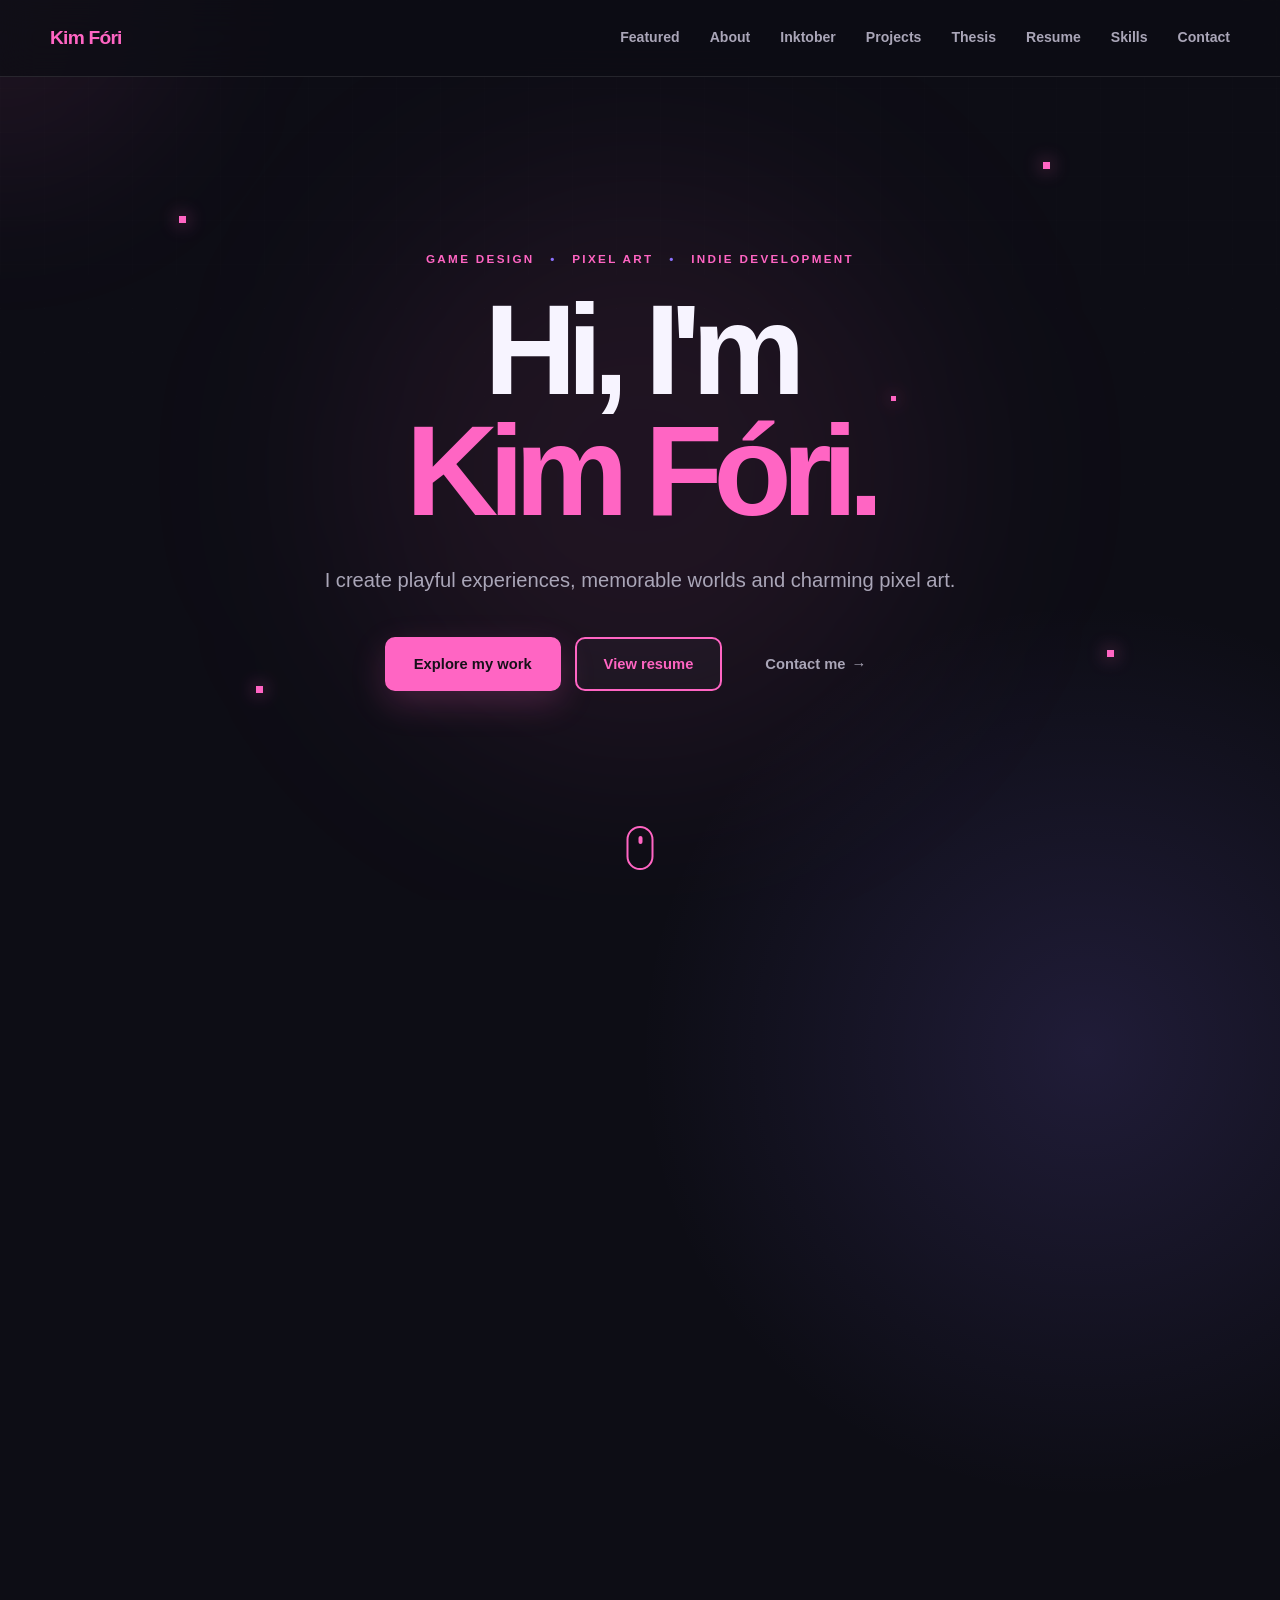
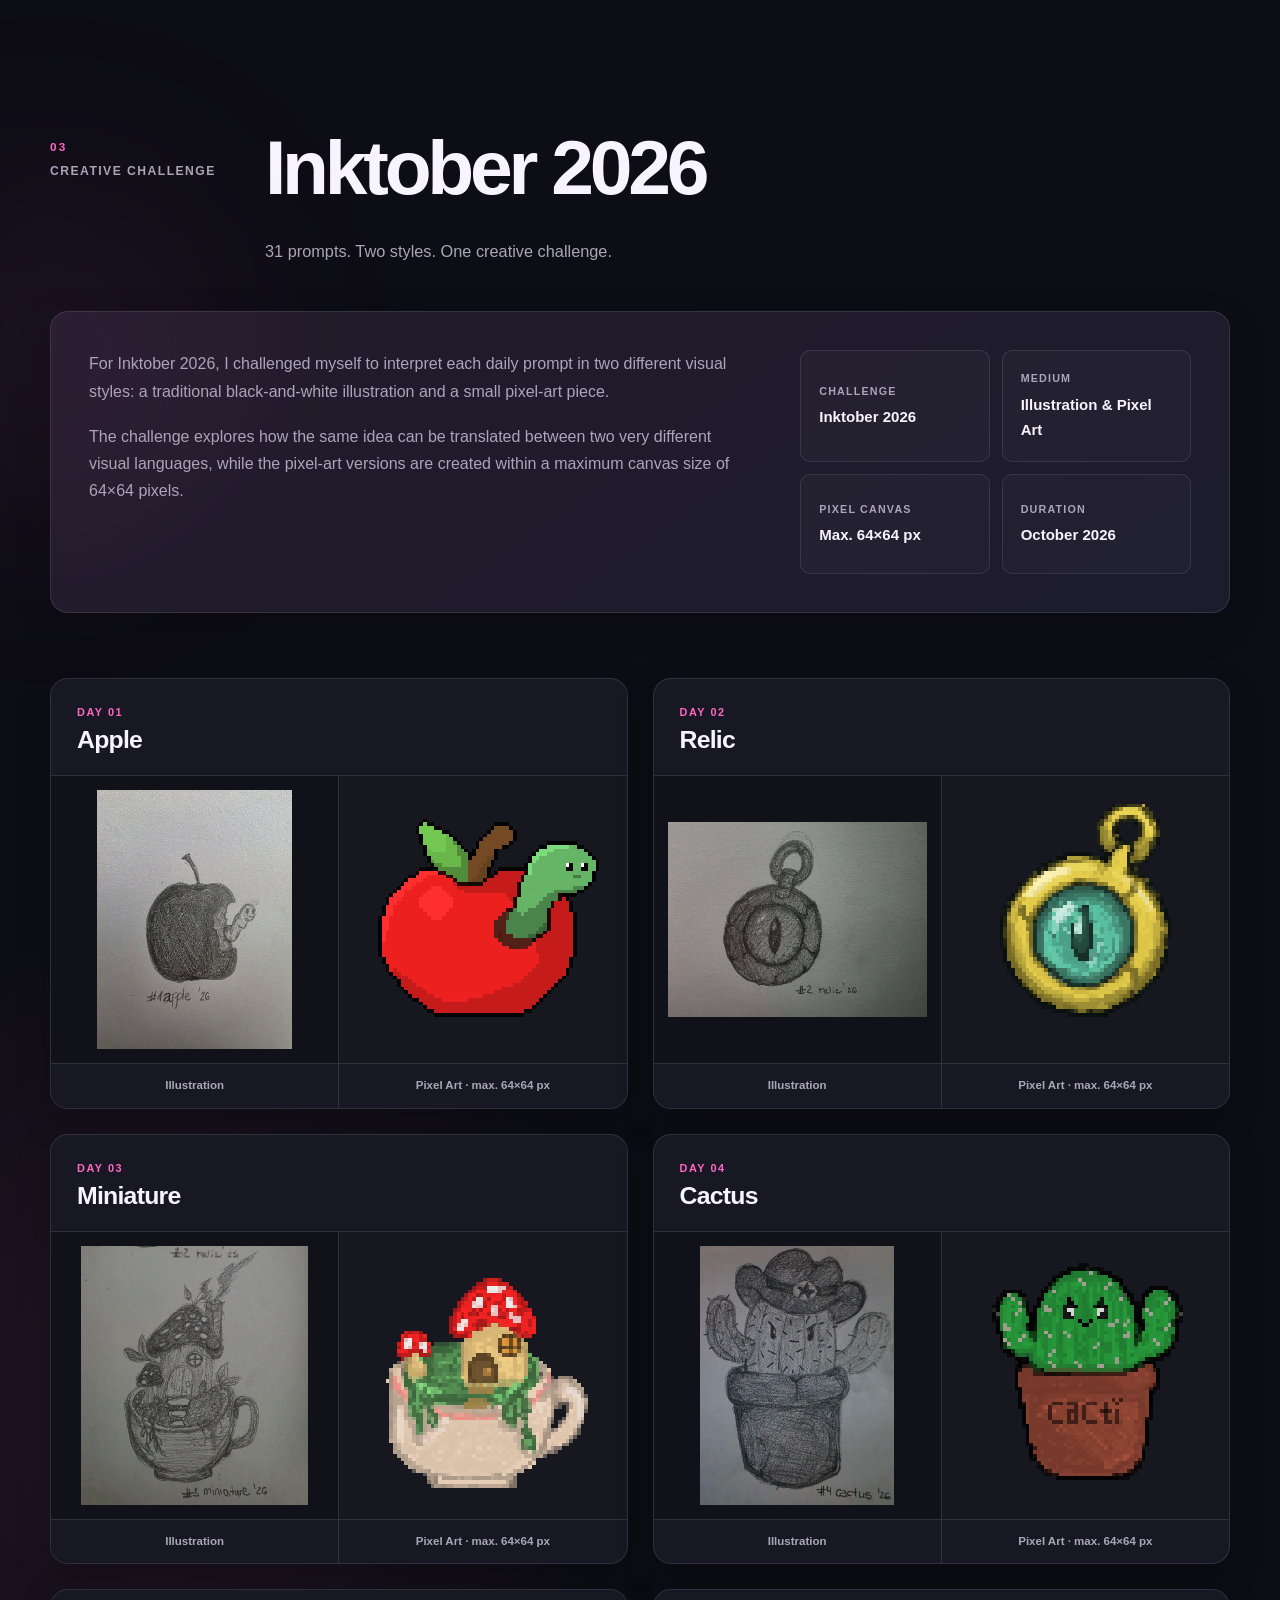
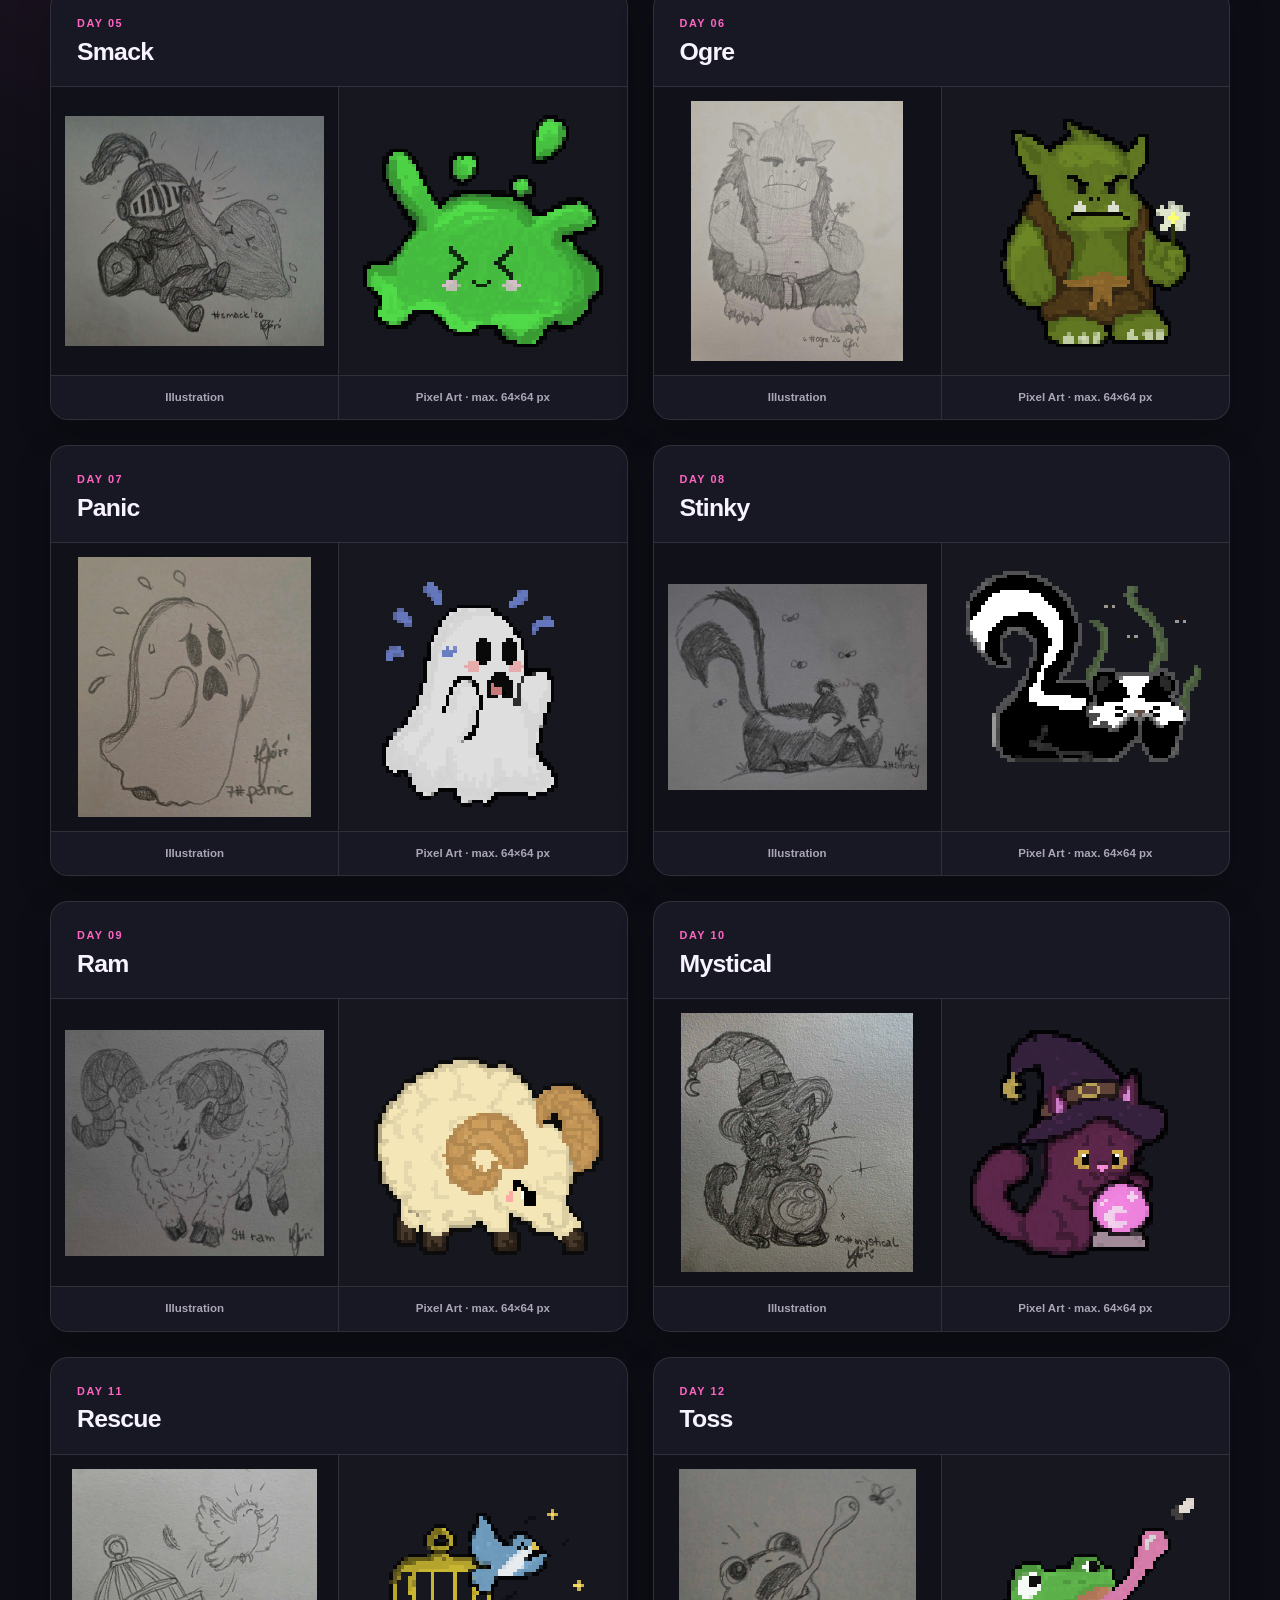
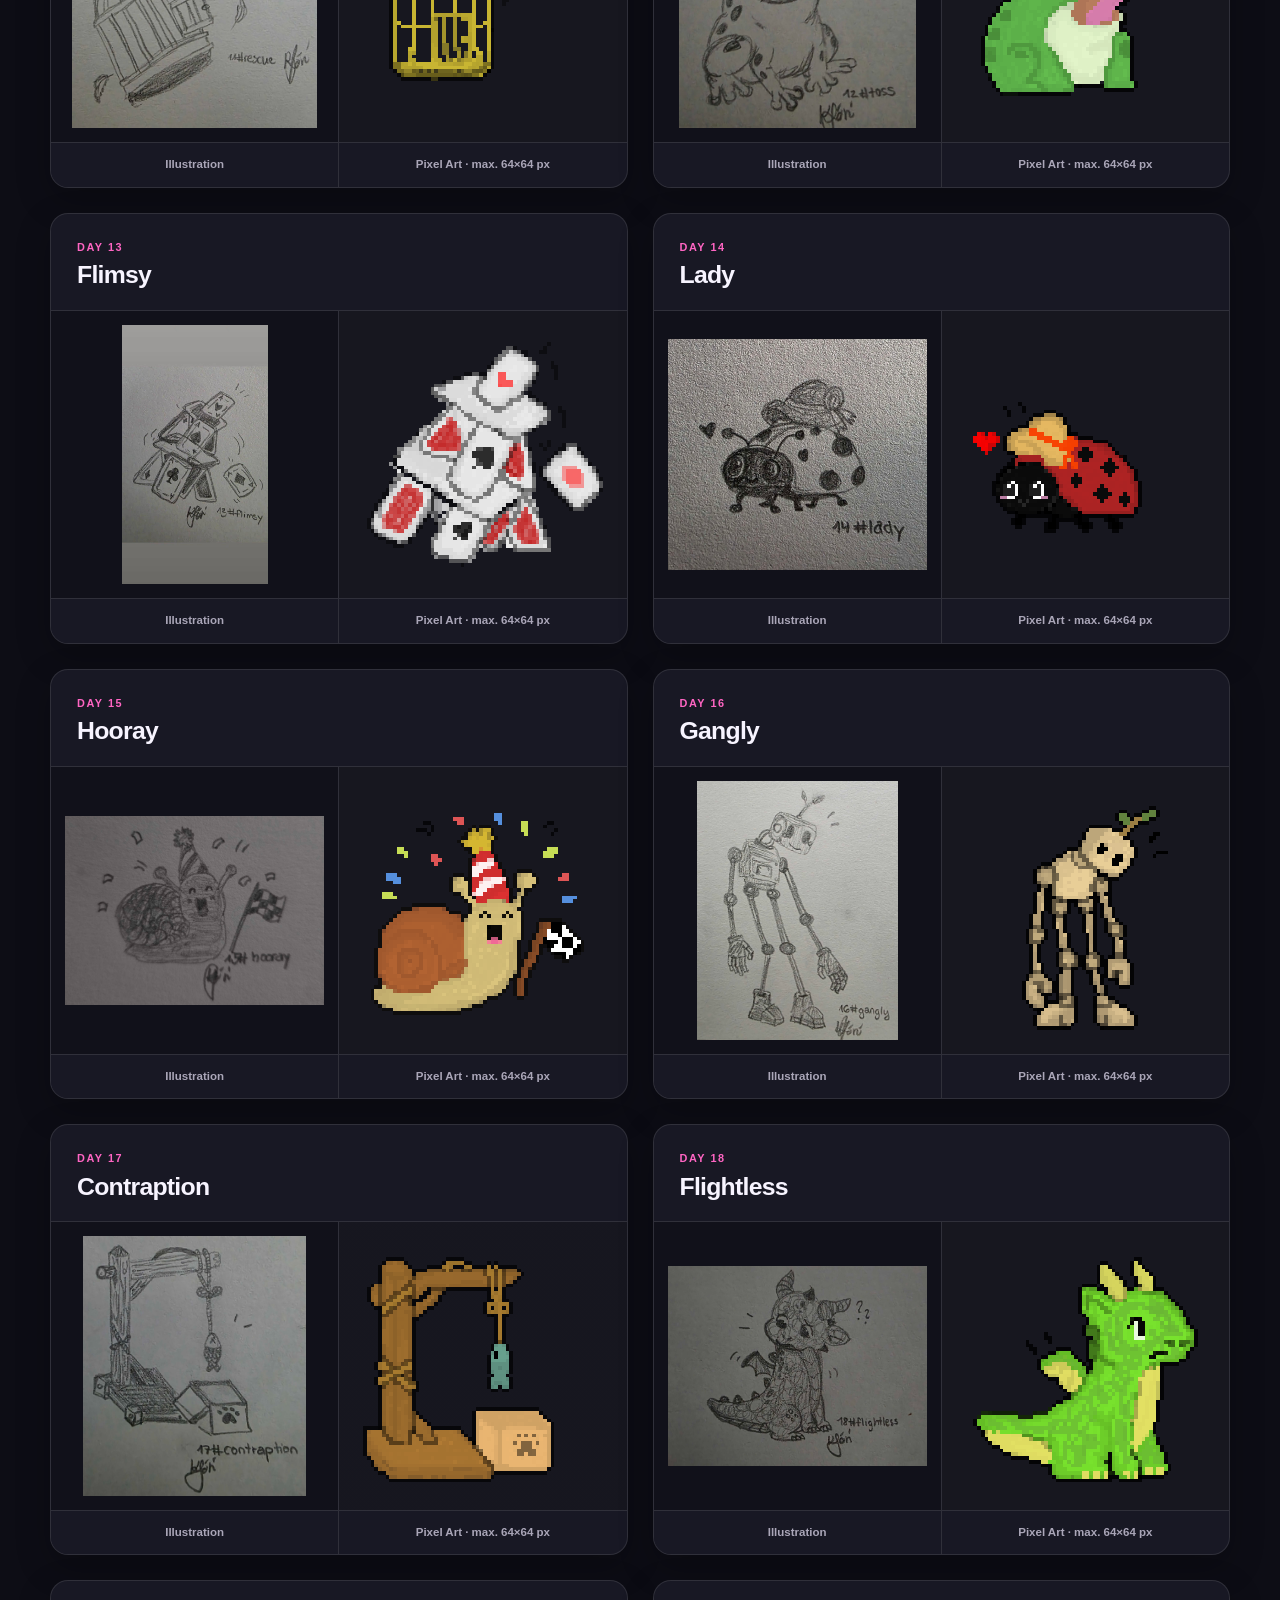
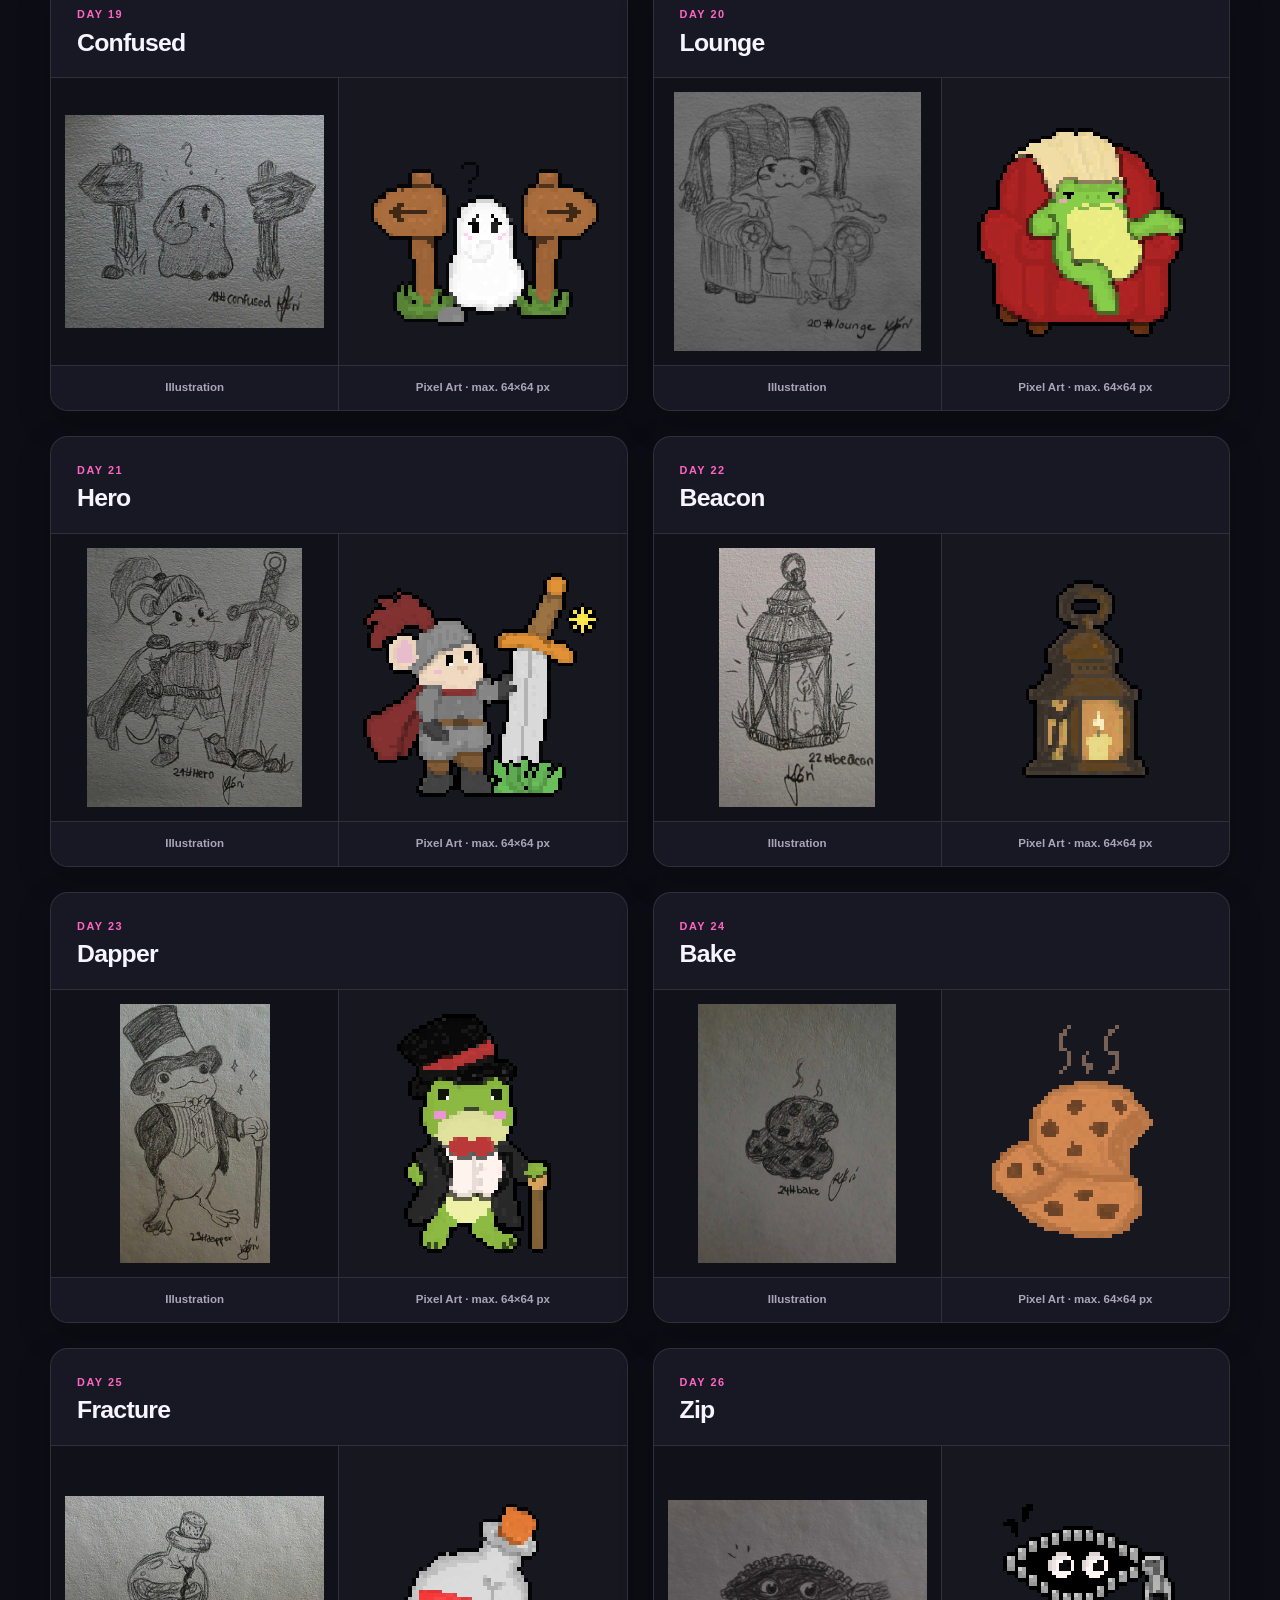
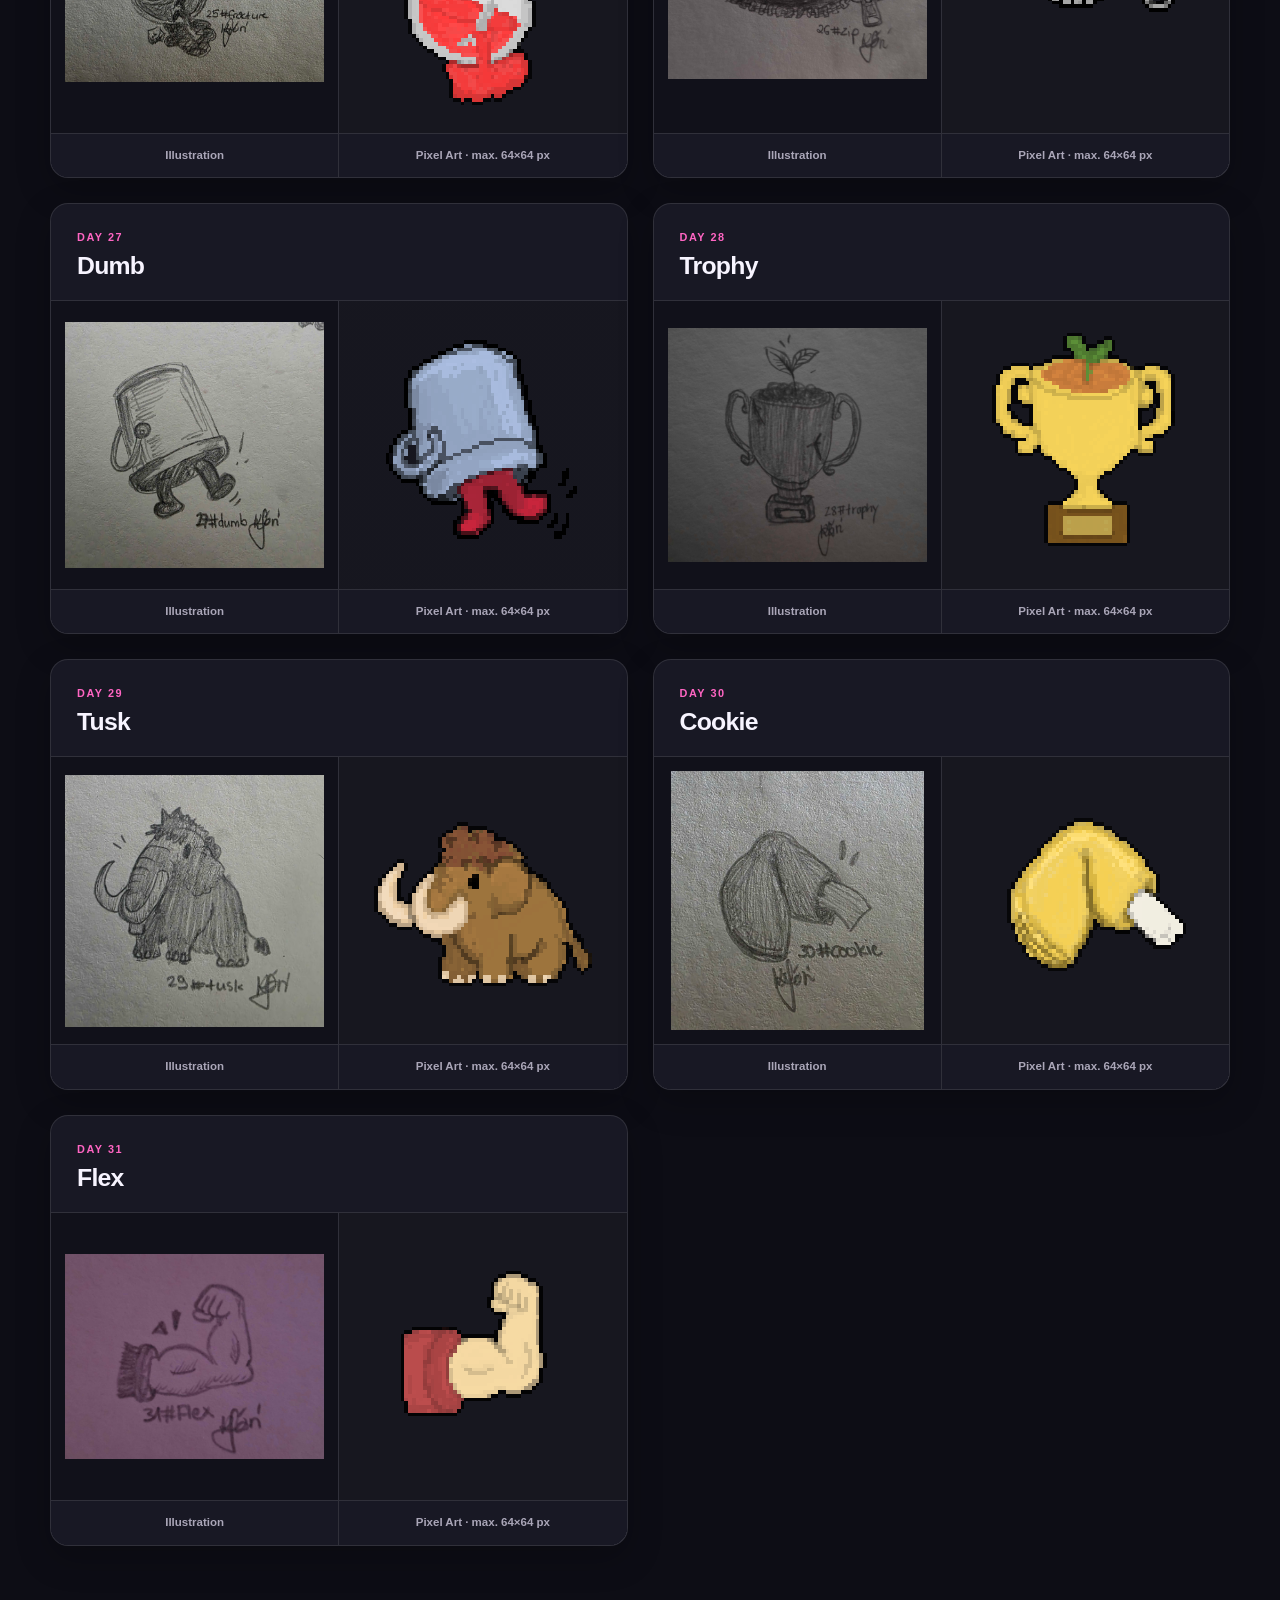
==== commit b8b55574: "Update index.html" ====
--- a/index.html
+++ b/index.html
@@ -337,7 +337,7 @@
              INKTOBER 2026
         ========================================================== -->
 
-        <section class="section inktober-section reveal"
+        <section class="section inktober-section"
                  id="inktober">
 
             <div class="section-heading">
@@ -602,8 +602,7 @@
                     </div>
                 </article>
 
-
-                <!-- DAY 08 -->
+                                <!-- DAY 08 -->
 
                 <article class="inktober-day">
                     <div class="inktober-day-header">
@@ -994,8 +993,7 @@
                     </div>
                 </article>
 
-
-                <!-- DAY 22 -->
+                                <!-- DAY 22 -->
 
                 <article class="inktober-day">
                     <div class="inktober-day-header">
@@ -1305,7 +1303,6 @@
                 to different parts of the creative process — from game art and pixel art
                 to visual design and writing.
             </p>
-
 
             <div class="project-grid">
 
@@ -1563,567 +1560,6 @@
 
                 </article>
 
-
             </div>
 
         </section>
-
-
-        <!-- =========================================================
-             BACHELOR THESIS
-        ========================================================== -->
-
-        <section class="section resume-section"
-                 id="thesis">
-
-            <div class="section-heading reveal">
-
-                <div>
-                    <p class="section-number">05</p>
-                    <p class="section-label">Bachelor Thesis</p>
-                </div>
-
-                <h2>
-                    Trash Talk vs. Sexism in Competitive Gaming
-                </h2>
-
-            </div>
-
-            <p class="section-description reveal">
-                My bachelor thesis explores where young players draw the
-                line between typical trash talk and sexist behaviour in
-                the voice chat of competitive online games.
-            </p>
-
-            <div class="resume-grid">
-
-                <article class="resume-column reveal">
-
-                    <h3>
-                        Research
-                    </h3>
-
-                    <div class="resume-entry">
-
-                        <span class="resume-date">
-                            Bachelor of Arts in Game Design
-                        </span>
-
-                        <h4>
-                            Player Perception &amp; Voice Chat
-                        </h4>
-
-                        <p class="resume-place">
-                            IU International University of Applied Sciences
-                        </p>
-
-                        <p>
-                            Using scenario-based research, I examined how
-                            language, context and social dynamics influence
-                            whether statements in competitive gaming voice
-                            chat are perceived as trash talk or sexist
-                            behaviour.
-                        </p>
-
-                    </div>
-
-                </article>
-
-
-                <article class="resume-column reveal">
-
-                    <h3>
-                        Research Focus
-                    </h3>
-
-                    <div class="resume-entry">
-
-                        <span class="resume-date">
-                            Game Studies
-                        </span>
-
-                        <h4>
-                            Topics
-                        </h4>
-
-                        <p class="resume-place">
-                            Online Communication &amp; Player Experience
-                        </p>
-
-                        <p>
-                            The thesis focuses on competitive multiplayer
-                            games, voice-chat culture, toxicity, sexism,
-                            social context and how players evaluate the
-                            boundary between accepted trash talk and
-                            discriminatory behaviour.
-                        </p>
-
-                    </div>
-
-                </article>
-
-            </div>
-
-        </section>
-
-
-        <!-- =========================================================
-             RESUME
-        ========================================================== -->
-
-        <section class="section resume-section"
-                 id="resume">
-
-            <div class="section-heading reveal">
-
-                <div>
-                    <p class="section-number">06</p>
-                    <p class="section-label">Resume</p>
-                </div>
-
-                <h2>
-                    Education &amp; experience
-                </h2>
-
-            </div>
-
-            <p class="section-description reveal">
-                A brief overview of my education, event experience
-                and work within the games community.
-            </p>
-
-
-            <div class="resume-grid">
-
-
-                <!-- EDUCATION -->
-
-                <article class="resume-column reveal">
-
-                    <h3>
-                        Education
-                    </h3>
-
-                    <div class="resume-entry">
-
-                        <span class="resume-date">
-                            2023 &ndash; 2026
-                        </span>
-
-                        <h4>
-                            Bachelor of Arts in Game Design
-                        </h4>
-
-                        <p class="resume-place">
-                            IU International University of Applied Sciences
-                        </p>
-
-                        <p>
-                            Distance-learning degree focused on game design,
-                            interactive media, creative development and
-                            digital production.
-                        </p>
-
-                    </div>
-
-
-                    <div class="resume-entry">
-
-                        <span class="resume-date">
-                            2020 &ndash; 2022
-                        </span>
-
-                        <h4>
-                            Advanced Technical College Entrance Qualification
-                        </h4>
-
-                        <p class="resume-place">
-                            Adalbert-Raps-Schule, Kulmbach
-                        </p>
-
-                        <p>
-                            Specialisation in Social Studies.
-                        </p>
-
-                    </div>
-
-                </article>
-
-
-                <!-- EXPERIENCE -->
-
-                <article class="resume-column reveal">
-
-                    <h3>
-                        Industry &amp; Community Experience
-                    </h3>
-
-
-                    <div class="resume-entry">
-
-                        <span class="resume-date">
-                            2026
-                        </span>
-
-                        <h4>
-                            Youth Area Lead
-                        </h4>
-
-                        <p class="resume-place">
-                            Gamesfestival des MZM
-                        </p>
-
-                        <p>
-                            Organised and managed a youth-focused festival
-                            area and coordinated activities and participants.
-                        </p>
-
-                    </div>
-
-
-                    <div class="resume-entry">
-
-                        <span class="resume-date">
-                            2026
-                        </span>
-
-                        <h4>
-                            Exhibitor &amp; Speaker
-                        </h4>
-
-                        <p class="resume-place">
-                            GG Bavaria
-                        </p>
-
-                        <p>
-                            Presented a talk about sexism in gaming,
-                            showcased personal projects and hosted
-                            the workshop “Women in Gaming”.
-                        </p>
-
-                    </div>
-
-
-                    <div class="resume-entry">
-
-                        <span class="resume-date">
-                            2026
-                        </span>
-
-                        <h4>
-                            Exhibitor
-                        </h4>
-
-                        <p class="resume-place">
-                            Animuc
-                        </p>
-
-                        <p>
-                            Conducted a survey for my bachelor's thesis
-                            and managed the exhibition booth.
-                        </p>
-
-                    </div>
-
-
-                    <div class="resume-entry">
-
-                        <span class="resume-date">
-                            2026
-                        </span>
-
-                        <h4>
-                            Exhibitor &amp; Panel Participant
-                        </h4>
-
-                        <p class="resume-place">
-                            ComputerSpielAkademie &amp; Gamesfestival
-                        </p>
-
-                        <p>
-                            Presented personal projects and participated
-                            in a panel about livestreaming and content creation.
-                        </p>
-
-                    </div>
-
-                </article>
-
-            </div>
-
-
-            <div class="resume-downloads reveal">
-
-                <a href="documents/kim-fori-resume-en.pdf"
-                   target="_blank"
-                   rel="noopener noreferrer"
-                   class="button button-primary">
-                    View English resume
-                </a>
-
-                <a href="documents/kim-fori-lebenslauf-de.pdf"
-                   target="_blank"
-                   rel="noopener noreferrer"
-                   class="button button-secondary">
-                    View German CV
-                </a>
-
-            </div>
-
-        </section>
-
-
-        <!-- =========================================================
-             SKILLS
-        ========================================================== -->
-
-        <section class="section skills-section"
-                 id="skills">
-
-            <div class="section-heading reveal">
-
-                <div>
-                    <p class="section-number">07</p>
-                    <p class="section-label">Skills</p>
-                </div>
-
-                <h2>
-                    What I bring to a project
-                </h2>
-
-            </div>
-
-
-            <div class="skills-grid">
-
-
-                <article class="skill-card reveal">
-
-                    <span class="skill-number">
-                        01
-                    </span>
-
-                    <h3>
-                        Game Design
-                    </h3>
-
-                    <p>
-                        Gameplay concepts, mechanics, prototyping,
-                        balancing and player-focused design.
-                    </p>
-
-                </article>
-
-
-                <article class="skill-card reveal">
-
-                    <span class="skill-number">
-                        02
-                    </span>
-
-                    <h3>
-                        Level Design
-                    </h3>
-
-                    <p>
-                        Designing spaces, challenges and progression
-                        that support the intended player experience.
-                    </p>
-
-                </article>
-
-
-                <article class="skill-card reveal">
-
-                    <span class="skill-number">
-                        03
-                    </span>
-
-                    <h3>
-                        Pixel Art
-                    </h3>
-
-                    <p>
-                        Tilesets, environments, props, characters,
-                        enemies and simple animations.
-                    </p>
-
-                </article>
-
-
-                <article class="skill-card reveal">
-
-                    <span class="skill-number">
-                        04
-                    </span>
-
-                    <h3>
-                        Development
-                    </h3>
-
-                    <p>
-                        Unity, 2D workflows, UI implementation
-                        and gameplay systems.
-                    </p>
-
-                </article>
-
-
-                <article class="skill-card reveal">
-
-                    <span class="skill-number">
-                        05
-                    </span>
-
-                    <h3>
-                        Narrative Design
-                    </h3>
-
-                    <p>
-                        Writing, dialogue, storytelling, worldbuilding
-                        and narrative integration.
-                    </p>
-
-                </article>
-
-
-                <article class="skill-card reveal">
-
-                    <span class="skill-number">
-                        06
-                    </span>
-
-                    <h3>
-                        Collaboration
-                    </h3>
-
-                    <p>
-                        Experience working in interdisciplinary teams
-                        during game projects and game jams.
-                    </p>
-
-                </article>
-
-            </div>
-
-
-            <div class="tool-list reveal">
-
-                <span>Unity</span>
-                <span>Procreate</span>
-                <span>Nomad Sculpt</span>
-                <span>Microsoft 365</span>
-                <span>Python</span>
-                <span>Pixel Art</span>
-                <span>Game Design</span>
-                <span>Level Design</span>
-                <span>Narrative Design</span>
-                <span>UI Design</span>
-                <span>Git</span>
-
-            </div>
-
-        </section>
-
-
-        <!-- =========================================================
-             CONTACT
-        ========================================================== -->
-
-        <section class="section contact-section"
-                 id="contact">
-
-            <div class="contact-box reveal">
-
-                <p class="section-number">
-                    08
-                </p>
-
-                <p class="section-label">
-                    Contact
-                </p>
-
-                <h2>
-                    Let's create something together.
-                </h2>
-
-                <p>
-                    I'm currently looking for remote job opportunities
-                    in game development. Feel free to contact me about
-                    opportunities or any of my projects.
-                </p>
-
-
-                <div class="contact-buttons">
-
-                    <a href="mailto:pikakimi30@web.de"
-                       class="button button-primary">
-                        Send me an email
-                    </a>
-
-                    <a href="https://pikakimi30.itch.io/"
-                       target="_blank"
-                       rel="noopener noreferrer"
-                       class="button button-secondary">
-                        Visit itch.io
-                    </a>
-
-                </div>
-
-            </div>
-
-        </section>
-
-
-    </main>
-
-
-    <!-- =========================================================
-         FOOTER
-    ========================================================== -->
-
-    <footer class="footer">
-
-        <div class="footer-inner">
-
-            <div>
-
-                <strong>
-                    Kim F&oacute;ri
-                </strong>
-
-                <p>
-                    Game Designer &bull; Pixel Artist &bull; Indie Developer
-                </p>
-
-            </div>
-
-
-            <div class="footer-links">
-
-                <a href="mailto:pikakimi30@web.de">
-                    Email
-                </a>
-
-                <a href="https://pikakimi30.itch.io/"
-                   target="_blank"
-                   rel="noopener noreferrer">
-                    itch.io
-                </a>
-
-                <a href="impressum.html">
-                    Impressum
-                </a>
-
-            </div>
-
-        </div>
-
-    </footer>
-
-
-    <script src="script.js"></script>
-
-</body>
-
-</html>
--- a/style.css
+++ b/style.css
@@ -55,6 +55,7 @@
             transparent 30rem
         ),
         var(--background);
+
     font-family: Inter, Arial, Helvetica, sans-serif;
     line-height: 1.7;
     overflow-x: hidden;
@@ -157,6 +158,7 @@
     border-bottom: 1px solid var(--border);
     background-color: rgba(13, 13, 21, 0.78);
     backdrop-filter: blur(18px);
+
     transition:
         background-color 0.25s ease,
         box-shadow 0.25s ease,
@@ -173,6 +175,7 @@
     display: flex;
     align-items: center;
     justify-content: space-between;
+
     width: min(calc(100% - 40px), var(--content-width));
     height: var(--header-height);
     margin: 0 auto;
@@ -185,7 +188,10 @@
     font-size: 1.2rem;
     font-weight: 900;
     letter-spacing: -0.04em;
-    transition: color 0.2s ease, transform 0.2s ease;
+
+    transition:
+        color 0.2s ease,
+        transform 0.2s ease;
 }
 
 .logo:hover {
@@ -253,6 +259,7 @@
     height: 2px;
     border-radius: 10px;
     background-color: var(--text);
+
     transition:
         top 0.25s ease,
         transform 0.25s ease,
@@ -304,6 +311,7 @@
     position: absolute;
     inset: 0;
     opacity: 0.22;
+
     background-image:
         linear-gradient(
             rgba(255, 255, 255, 0.05) 1px,
@@ -314,6 +322,7 @@
             rgba(255, 255, 255, 0.05) 1px,
             transparent 1px
         );
+
     background-size: 44px 44px;
     content: "";
     mask-image: linear-gradient(to bottom, black, transparent 88%);
@@ -395,6 +404,7 @@
     border-radius: var(--radius-small);
     font-size: 0.92rem;
     font-weight: 800;
+
     transition:
         color 0.2s ease,
         transform 0.2s ease,
@@ -609,6 +619,7 @@
     width: 100%;
     height: auto;
     object-fit: contain;
+
     transition:
         transform 0.6s ease,
         filter 0.6s ease;
@@ -617,12 +628,14 @@
 .featured-image::after {
     position: absolute;
     inset: 0;
+
     background:
         linear-gradient(
             to top,
             rgba(0, 0, 0, 0.38),
             transparent 55%
         );
+
     content: "";
     pointer-events: none;
 }
@@ -729,6 +742,7 @@
     font-size: 0.76rem;
     font-weight: 800;
     backdrop-filter: blur(7px);
+
     transition:
         background-color 0.2s ease,
         transform 0.2s ease;
@@ -824,6 +838,7 @@
     background-color: var(--background-card);
     box-shadow: var(--shadow-large);
     transform: rotate(2deg);
+
     transition:
         border-color 0.3s ease,
         transform 0.3s ease;
@@ -900,6 +915,7 @@
     padding: 38px;
     border: 1px solid var(--border);
     border-radius: var(--radius-medium);
+
     background:
         linear-gradient(
             145deg,
@@ -907,6 +923,7 @@
             rgba(140, 114, 255, 0.04)
         ),
         var(--background-card);
+
     box-shadow: var(--shadow-small);
 }
 
@@ -952,16 +969,18 @@
 
 .inktober-gallery {
     display: grid;
-    grid-template-columns: repeat(2, 1fr);
+    grid-template-columns: repeat(2, minmax(0, 1fr));
     gap: 25px;
 }
 
 .inktober-day {
+    min-width: 0;
     overflow: hidden;
     border: 1px solid var(--border);
     border-radius: var(--radius-medium);
     background-color: var(--background-card);
     box-shadow: var(--shadow-small);
+
     transition:
         border-color 0.25s ease,
         background-color 0.25s ease,
@@ -999,7 +1018,7 @@
 
 .inktober-comparison {
     display: grid;
-    grid-template-columns: repeat(2, 1fr);
+    grid-template-columns: repeat(2, minmax(0, 1fr));
     gap: 1px;
     background-color: var(--border);
 }
@@ -1034,6 +1053,7 @@
 
 .pixel-image {
     padding: 24px;
+
     background:
         linear-gradient(
             rgba(255, 255, 255, 0.025),
@@ -1057,19 +1077,6 @@
     text-align: center;
 }
 
-.inktober-day:last-child:nth-child(odd) {
-    grid-column: 1 / -1;
-}
-
-.inktober-day:last-child:nth-child(odd) .inktober-comparison {
-    max-width: 590px;
-    margin: 0 auto;
-}
-
-.inktober-day:last-child:nth-child(odd) .inktober-day-header {
-    text-align: center;
-}
-
 
 /* =========================================================
    PROJECT GRID
@@ -1077,17 +1084,19 @@
 
 .project-grid {
     display: grid;
-    grid-template-columns: repeat(2, 1fr);
+    grid-template-columns: repeat(2, minmax(0, 1fr));
     gap: 25px;
 }
 
 .project-card {
     display: flex;
+    min-width: 0;
     flex-direction: column;
     overflow: hidden;
     border: 1px solid var(--border);
     border-radius: var(--radius-medium);
     background-color: var(--background-card);
+
     transition:
         border-color 0.25s ease,
         background-color 0.25s ease,
@@ -1102,21 +1111,11 @@
     transform: translateY(-7px);
 }
 
-.project-card:last-child {
-    grid-column: 1 / -1;
-    display: grid;
-    grid-template-columns: 1fr 1fr;
-}
-
 .project-image {
     position: relative;
     min-height: 310px;
     overflow: hidden;
     background-color: #11111a;
-}
-
-.project-card:last-child .project-image {
-    min-height: 430px;
 }
 
 .project-image img {
@@ -1130,12 +1129,14 @@
 .project-image::after {
     position: absolute;
     inset: 0;
+
     background:
         linear-gradient(
             to top,
             rgba(0, 0, 0, 0.38),
             transparent 58%
         );
+
     content: "";
     pointer-events: none;
 }
@@ -1152,11 +1153,6 @@
     padding: 32px;
 }
 
-.project-card:last-child .project-content {
-    justify-content: center;
-    padding: 48px;
-}
-
 .project-content h3 {
     margin: 8px 0 15px;
     font-size: clamp(1.7rem, 3vw, 2.4rem);
@@ -1176,6 +1172,7 @@
     margin-top: auto;
 }
 
+
 /* =========================================================
    BACHELOR THESIS
 ========================================================= */
@@ -1188,18 +1185,12 @@
     position: absolute;
     top: 150px;
     right: -190px;
-
     width: 380px;
     height: 380px;
-
     border-radius: 50%;
-
     background-color: rgba(140, 114, 255, 0.07);
-
     content: "";
-
     filter: blur(110px);
-
     pointer-events: none;
 }
 
@@ -1215,10 +1206,7 @@
 
 #thesis .resume-column:hover {
     border-color: rgba(255, 101, 195, 0.45);
-
-    box-shadow:
-        0 24px 60px rgba(0, 0, 0, 0.3);
-
+    box-shadow: 0 24px 60px rgba(0, 0, 0, 0.3);
     transform: translateY(-5px);
 }
 
@@ -1226,7 +1214,6 @@
     position: absolute;
     top: 0;
     left: 0;
-
     width: 100%;
     height: 3px;
 
@@ -1248,17 +1235,11 @@
 
 #thesis .resume-column > h3::before {
     display: inline-block;
-
     width: 10px;
     height: 10px;
-
     border-radius: 2px;
-
     background-color: var(--accent);
-
-    box-shadow:
-        0 0 12px rgba(255, 101, 195, 0.45);
-
+    box-shadow: 0 0 12px rgba(255, 101, 195, 0.45);
     content: "";
 }
 
@@ -1284,7 +1265,6 @@
 
 #thesis .resume-entry h4 {
     color: var(--text);
-
     font-size: 1.22rem;
 }
 
@@ -1305,29 +1285,22 @@
 
 .resume-column {
     padding: 38px;
-
     border: 1px solid var(--border);
     border-radius: var(--radius-medium);
-
     background-color: var(--background-card);
-
     box-shadow: var(--shadow-small);
 }
 
 .resume-column > h3 {
     margin-bottom: 32px;
-
     color: var(--accent);
-
     font-size: 1.4rem;
 }
 
 .resume-entry {
     position: relative;
-
     padding-bottom: 38px;
     padding-left: 27px;
-
     border-left: 2px solid rgba(255, 101, 195, 0.22);
 }
 
@@ -1339,25 +1312,18 @@
     position: absolute;
     top: 7px;
     left: -7px;
-
     width: 12px;
     height: 12px;
-
     border: 3px solid var(--background-card);
     border-radius: 50%;
-
     background-color: var(--accent);
-
     content: "";
 }
 
 .resume-date {
     display: inline-block;
-
     margin-bottom: 6px;
-
     color: var(--accent-light);
-
     font-size: 0.72rem;
     font-weight: 800;
     letter-spacing: 0.11em;
@@ -1366,23 +1332,19 @@
 
 .resume-entry h4 {
     margin-bottom: 3px;
-
     font-size: 1.14rem;
     line-height: 1.35;
 }
 
 .resume-place {
     margin-bottom: 10px;
-
     color: var(--text);
-
     font-size: 0.87rem;
     font-weight: 700;
 }
 
 .resume-entry p:not(.resume-place) {
     color: var(--text-muted);
-
     font-size: 0.94rem;
 }
 
@@ -1391,7 +1353,6 @@
     flex-wrap: wrap;
     justify-content: center;
     gap: 15px;
-
     margin-top: 40px;
 }
 
@@ -1408,10 +1369,8 @@
 
 .skill-card {
     padding: 31px;
-
     border: 1px solid var(--border);
     border-radius: var(--radius-medium);
-
     background-color: rgba(255, 255, 255, 0.025);
 
     transition:
@@ -1422,9 +1381,7 @@
 
 .skill-card:hover {
     border-color: var(--border-accent);
-
     background-color: rgba(255, 101, 195, 0.035);
-
     transform: translateY(-5px);
 }
 
@@ -1432,26 +1389,19 @@
     display: inline-flex;
     align-items: center;
     justify-content: center;
-
     width: 43px;
     height: 43px;
-
     margin-bottom: 20px;
-
     border: 1px solid rgba(255, 101, 195, 0.35);
     border-radius: var(--radius-small);
-
     color: var(--accent);
-
     background-color: rgba(255, 101, 195, 0.08);
-
     font-size: 0.75rem;
     font-weight: 800;
 }
 
 .skill-card h3 {
     margin-bottom: 9px;
-
     font-size: 1.22rem;
 }
 
@@ -1463,18 +1413,14 @@
     display: flex;
     flex-wrap: wrap;
     gap: 12px;
-
     margin-top: 42px;
 }
 
 .tool-list span {
     padding: 10px 16px;
-
     border: 1px solid var(--border);
     border-radius: 999px;
-
-    color: var(--text-muted);
-
+    color: var(--text-muted);
     background-color: var(--background-card);
 
     transition:
@@ -1485,9 +1431,7 @@
 
 .tool-list span:hover {
     border-color: var(--border-accent);
-
     color: var(--text);
-
     transform: translateY(-2px);
 }
 
@@ -1498,7 +1442,6 @@
 
 .contact-box {
     padding: clamp(42px, 8vw, 90px);
-
     border: 1px solid var(--border);
     border-radius: var(--radius-large);
 
@@ -1511,7 +1454,6 @@
         var(--background-card);
 
     box-shadow: var(--shadow-large);
-
     text-align: center;
 }
 
@@ -1522,9 +1464,7 @@
 
 .contact-box h2 {
     max-width: 830px;
-
     margin: 14px auto 22px;
-
     font-size: clamp(2.6rem, 6.5vw, 5.1rem);
     line-height: 1;
     letter-spacing: -0.06em;
@@ -1532,9 +1472,7 @@
 
 .contact-box > p:not(.section-number):not(.section-label) {
     max-width: 640px;
-
     margin: 0 auto;
-
     color: var(--text-muted);
 }
 
@@ -1543,7 +1481,6 @@
     flex-wrap: wrap;
     justify-content: center;
     gap: 15px;
-
     margin-top: 36px;
 }
 
@@ -1564,19 +1501,14 @@
     );
 
     margin: 0 auto;
-
     padding: 38px 0 42px;
-
     border-top: 1px solid var(--border);
-
-    color: var(--text-muted);
-
+    color: var(--text-muted);
     font-size: 0.85rem;
 }
 
 .footer-logo {
     color: var(--accent);
-
     font-size: 1.18rem;
     font-weight: 900;
 }
@@ -1602,11 +1534,8 @@
 
 .copyright {
     grid-column: 1 / -1;
-
     padding-top: 20px;
-
     border-top: 1px solid var(--border);
-
     font-size: 0.78rem;
 }
 
@@ -1617,7 +1546,6 @@
 
 .reveal {
     opacity: 0;
-
     transform: translateY(30px);
 
     transition:
@@ -1627,7 +1555,6 @@
 
 .reveal-visible {
     opacity: 1;
-
     transform: translateY(0);
 }
 
@@ -1663,30 +1590,11 @@
         margin: 0 auto;
     }
 
-
-    /* Inktober */
-
     .inktober-intro {
         grid-template-columns: 1fr;
         gap: 32px;
     }
 
-
-    /* Projects */
-
-    .project-card:last-child {
-        display: flex;
-        grid-column: auto;
-    }
-
-    .project-card:last-child .project-image {
-        min-height: 310px;
-    }
-
-    .project-card:last-child .project-content {
-        padding: 32px;
-    }
-
     .resume-grid {
         grid-template-columns: 1fr;
     }
@@ -1718,7 +1626,6 @@
     .navigation {
         position: fixed;
         z-index: 1001;
-
         inset: 0;
 
         display: flex;
@@ -1727,15 +1634,12 @@
         flex-direction: column;
 
         gap: 24px;
-
         padding: 90px 24px 40px;
 
         background-color: rgba(13, 13, 21, 0.98);
 
         opacity: 0;
-
         pointer-events: none;
-
         transform: translateY(-18px);
 
         transition:
@@ -1745,9 +1649,7 @@
 
     .navigation.open {
         opacity: 1;
-
         pointer-events: auto;
-
         transform: translateY(0);
     }
 
@@ -1774,7 +1676,6 @@
 
     .section-heading {
         display: block;
-
         margin-bottom: 38px;
     }
 
@@ -1791,40 +1692,15 @@
         min-height: 400px;
     }
 
-
-    /* Inktober */
-
     .inktober-gallery {
         grid-template-columns: 1fr;
     }
 
-    .inktober-day:last-child:nth-child(odd) {
-        grid-column: auto;
-    }
-
-    .inktober-day:last-child:nth-child(odd)
-    .inktober-comparison {
-        max-width: none;
-    }
-
-    .inktober-day:last-child:nth-child(odd)
-    .inktober-day-header {
-        text-align: left;
-    }
-
-
-    /* Projects */
-
     .project-grid {
         grid-template-columns: 1fr;
     }
 
-    .project-card:last-child {
-        grid-column: auto;
-    }
-
-    .project-image,
-    .project-card:last-child .project-image {
+    .project-image {
         min-height: 330px;
     }
 
@@ -1834,7 +1710,6 @@
 
     .footer {
         grid-template-columns: 1fr;
-
         align-items: start;
     }
 
@@ -1875,7 +1750,6 @@
     .resume-downloads,
     .contact-buttons {
         width: 100%;
-
         flex-direction: column;
     }
 
@@ -1893,12 +1767,8 @@
 
     .project-details {
         grid-template-columns: 1fr;
-
         gap: 14px;
     }
-
-
-    /* Inktober */
 
     .inktober-intro {
         padding: 25px;
@@ -1926,20 +1796,14 @@
 
     .inktober-comparison figcaption {
         padding: 10px 6px;
-
         font-size: 0.65rem;
     }
 
-
-    /* Projects */
-
-    .project-image,
-    .project-card:last-child .project-image {
+    .project-image {
         min-height: 260px;
     }
 
-    .project-content,
-    .project-card:last-child .project-content {
+    .project-content {
         padding: 25px;
     }
 
@@ -1986,7 +1850,6 @@
 
     .reveal {
         opacity: 1;
-
         transform: none;
     }
 }
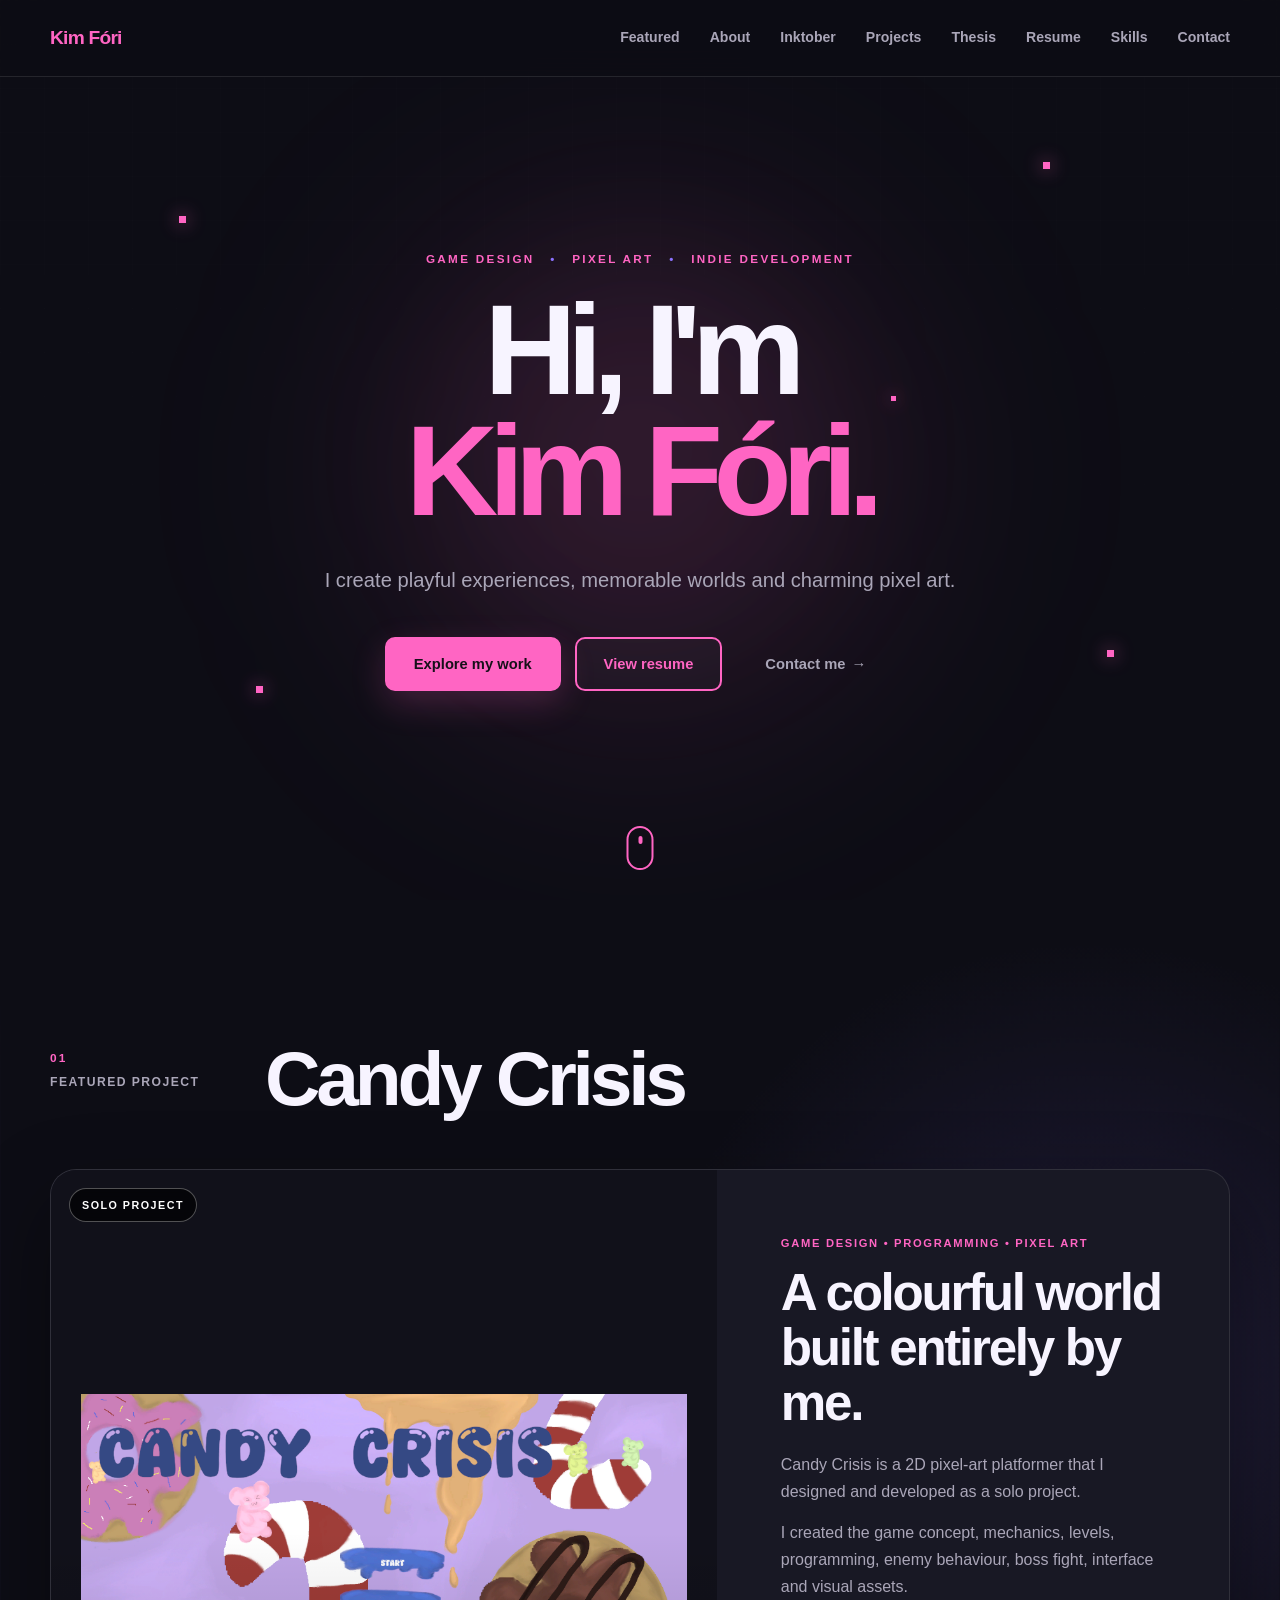
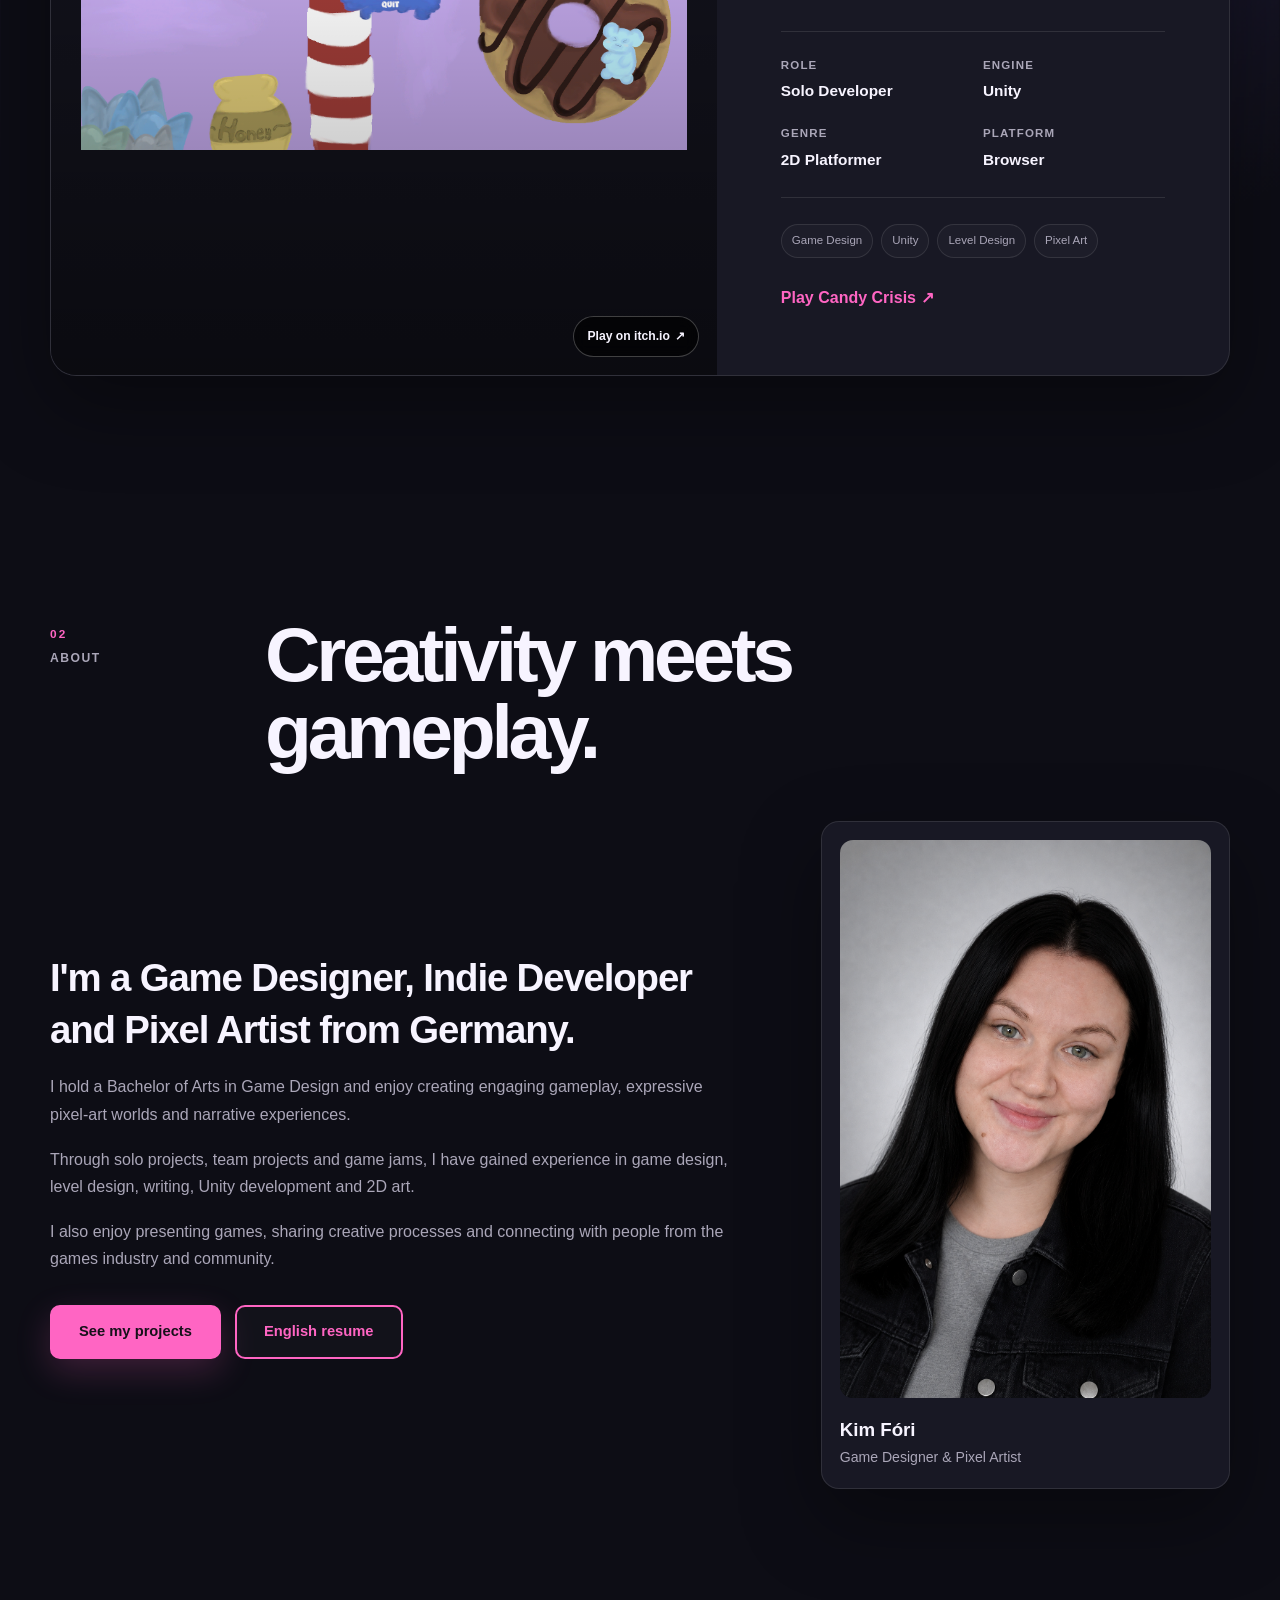
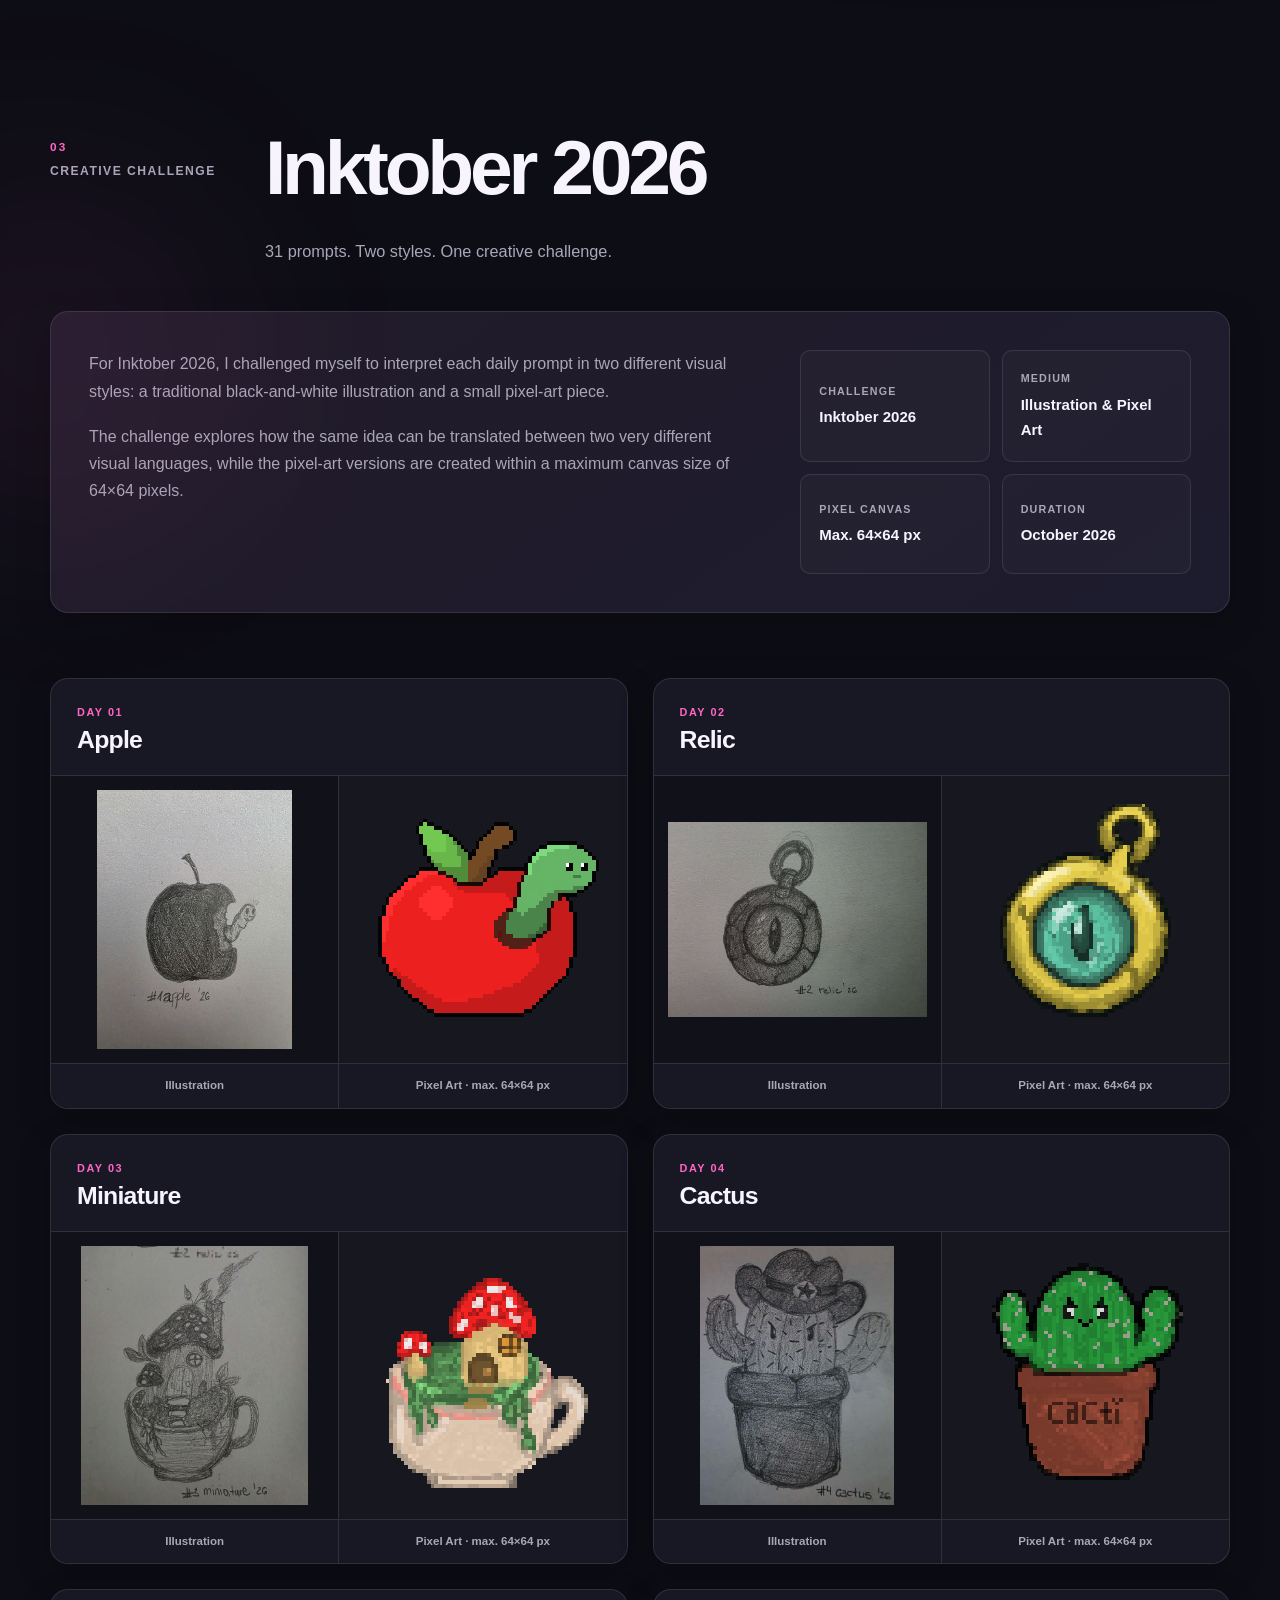
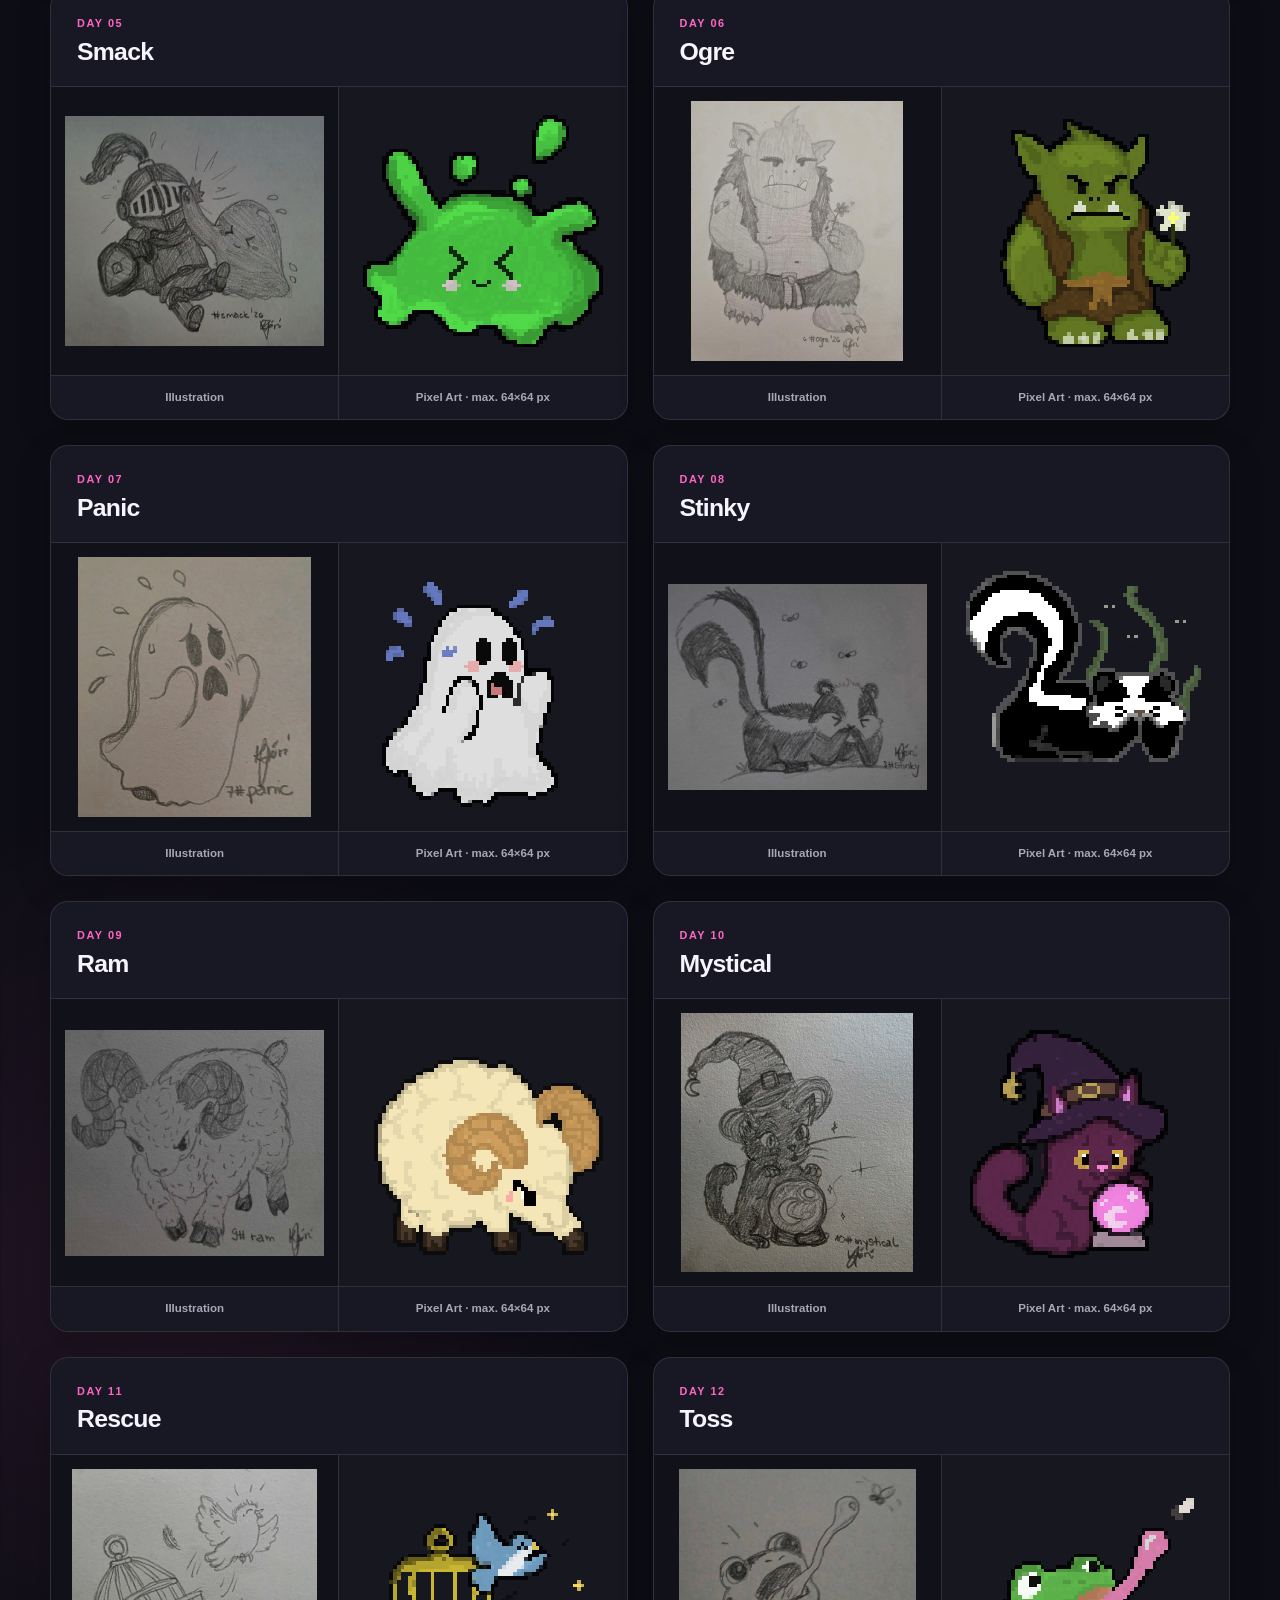
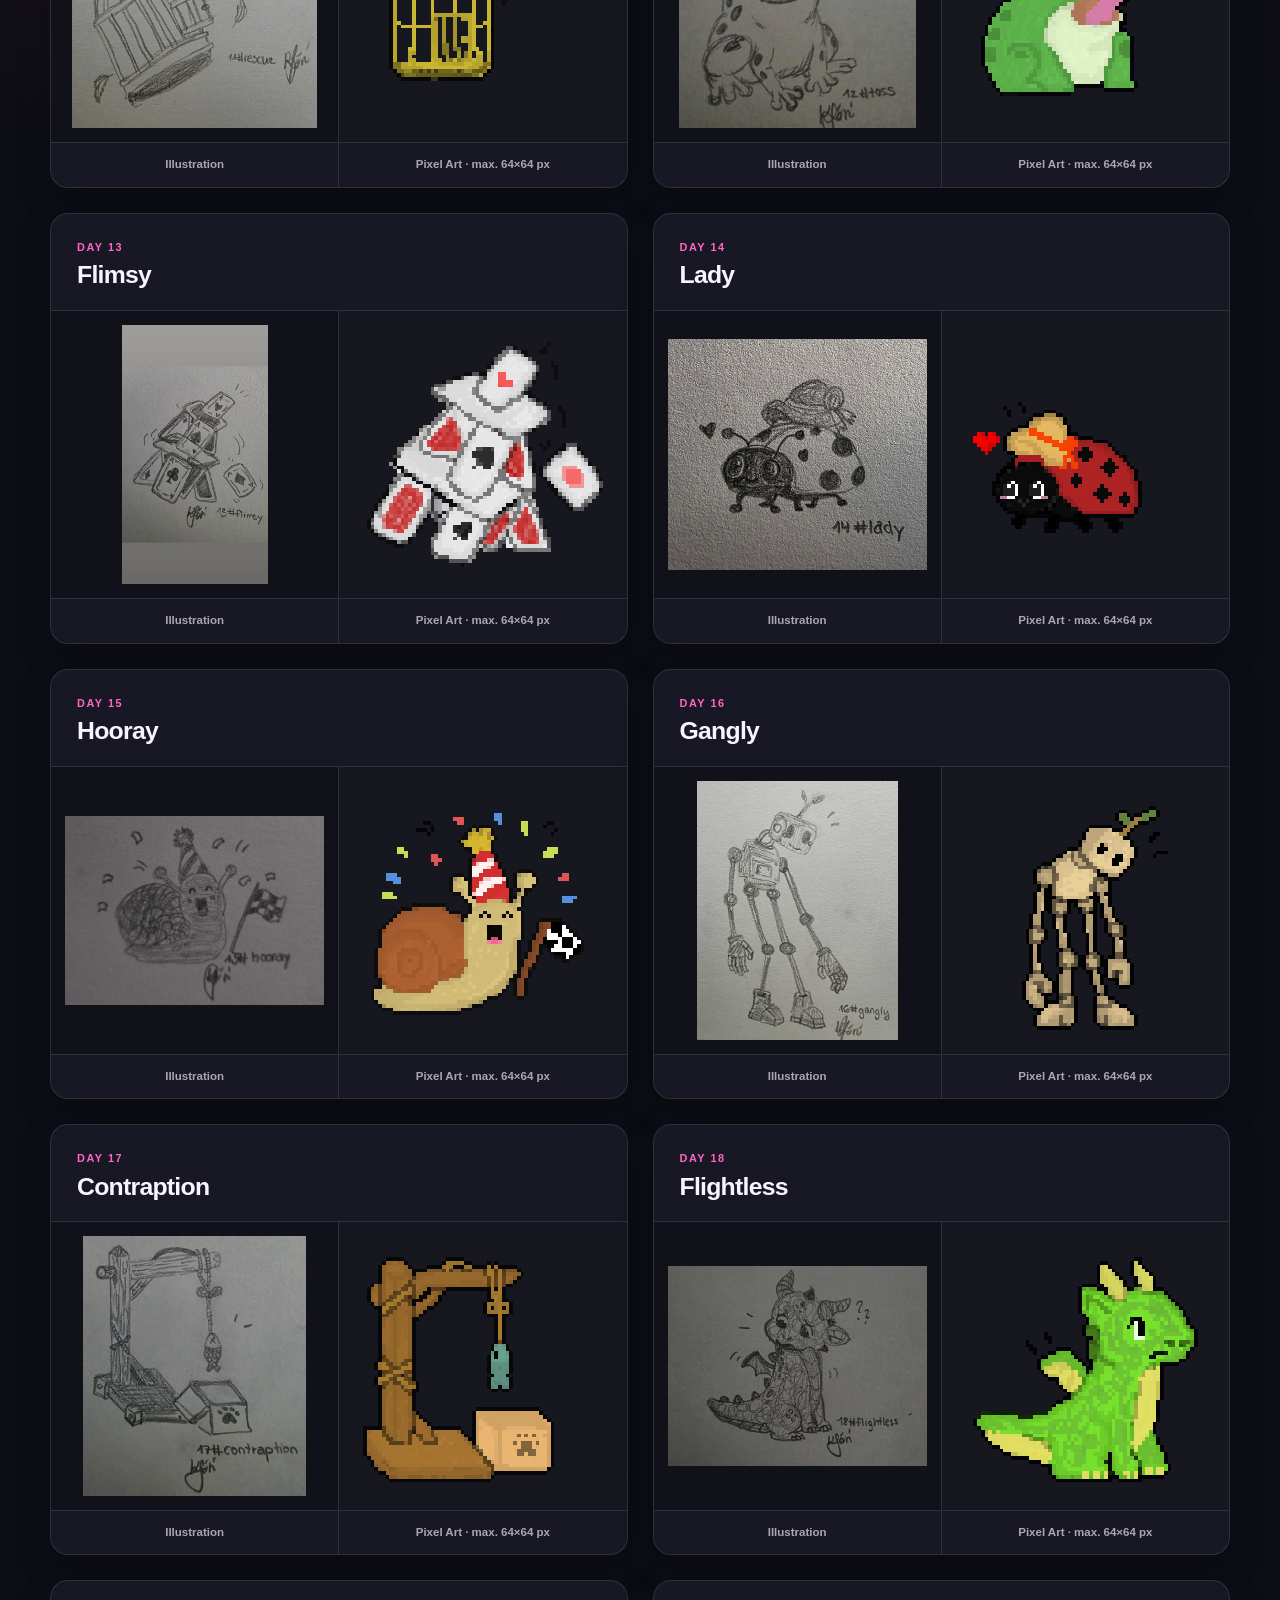
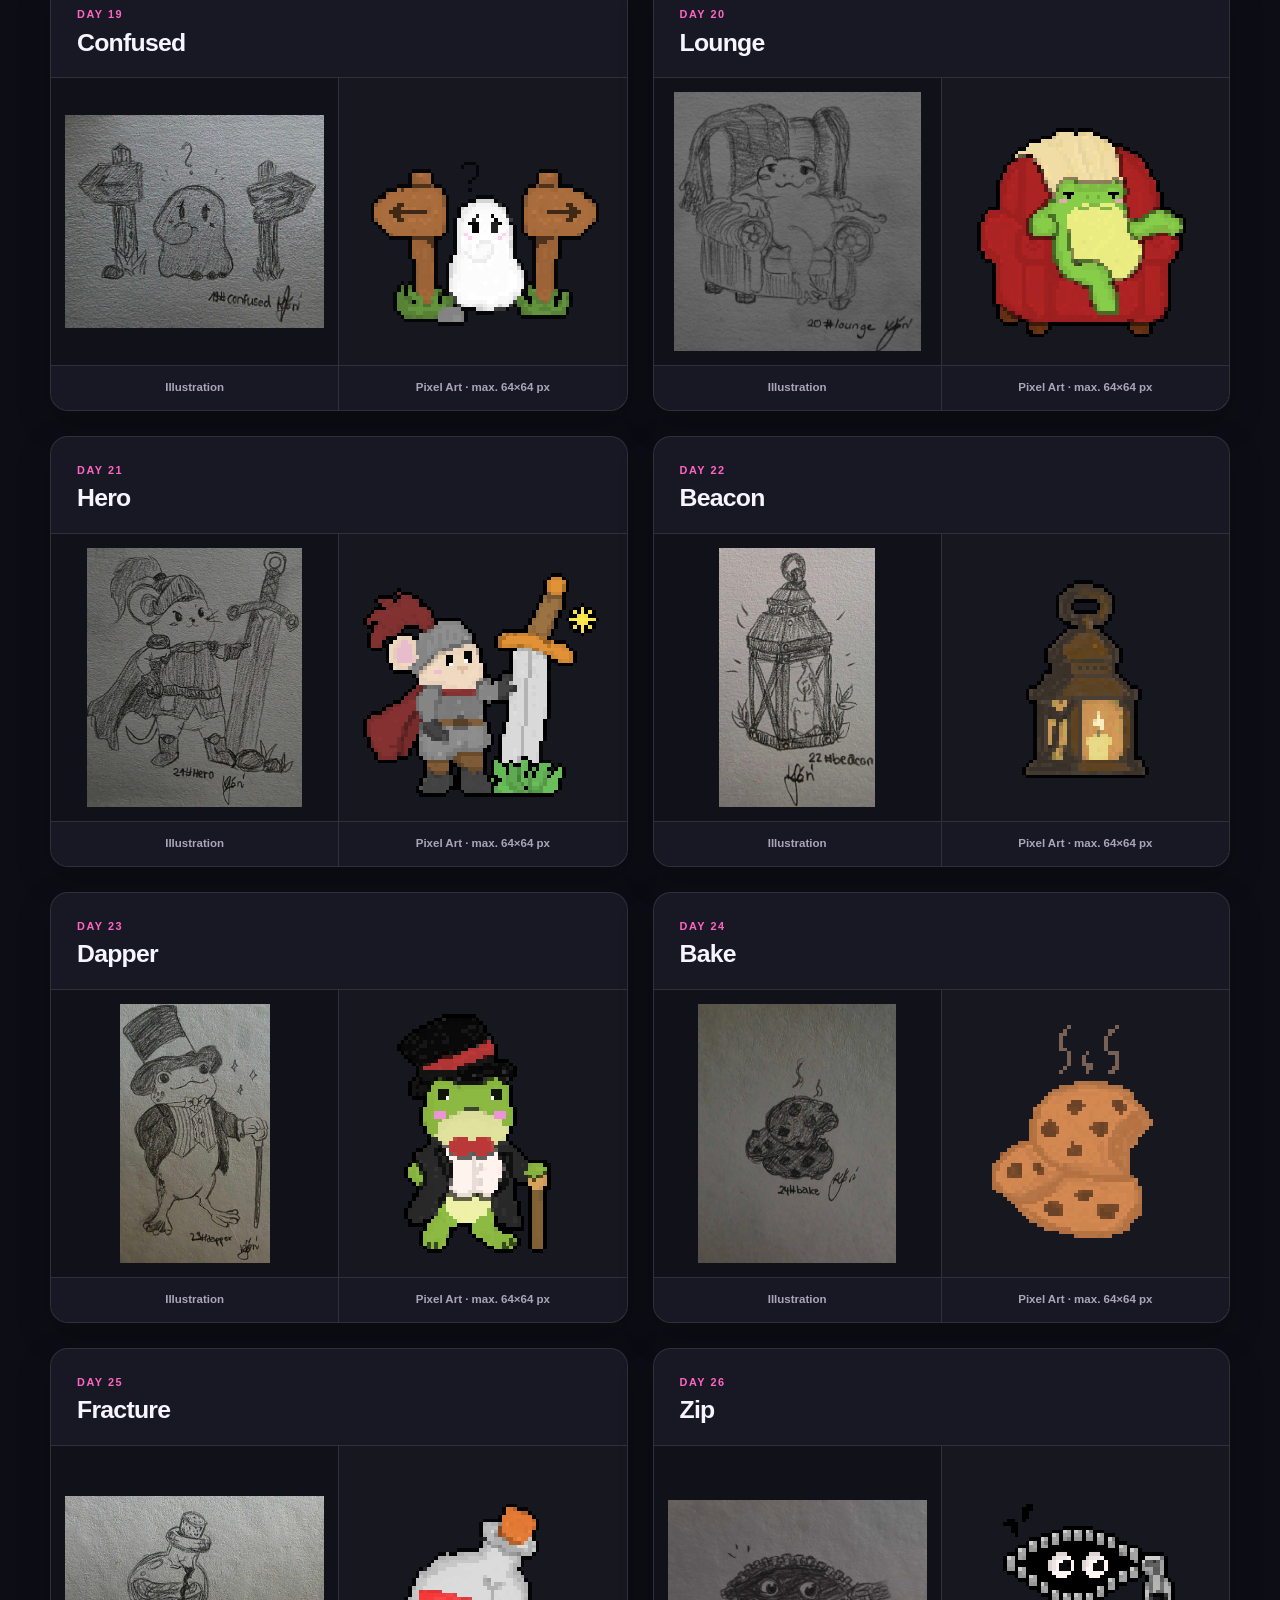
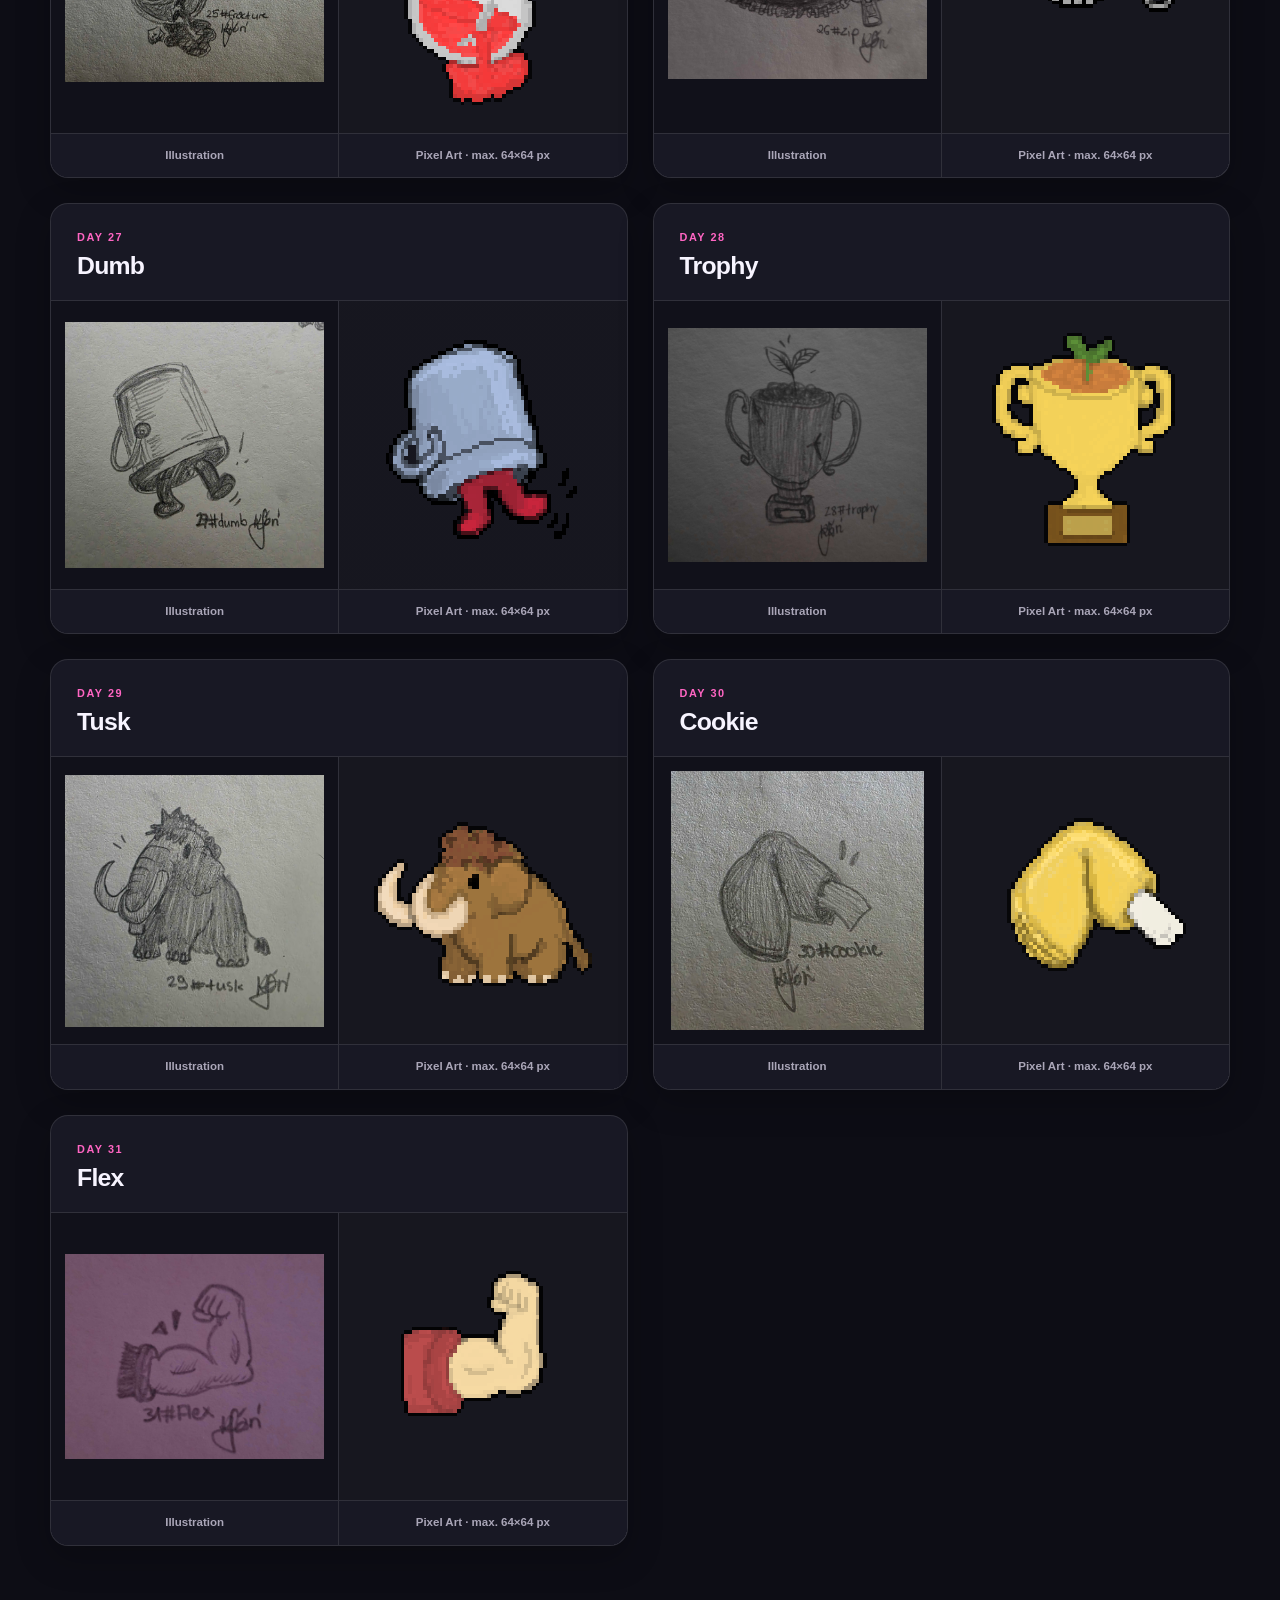
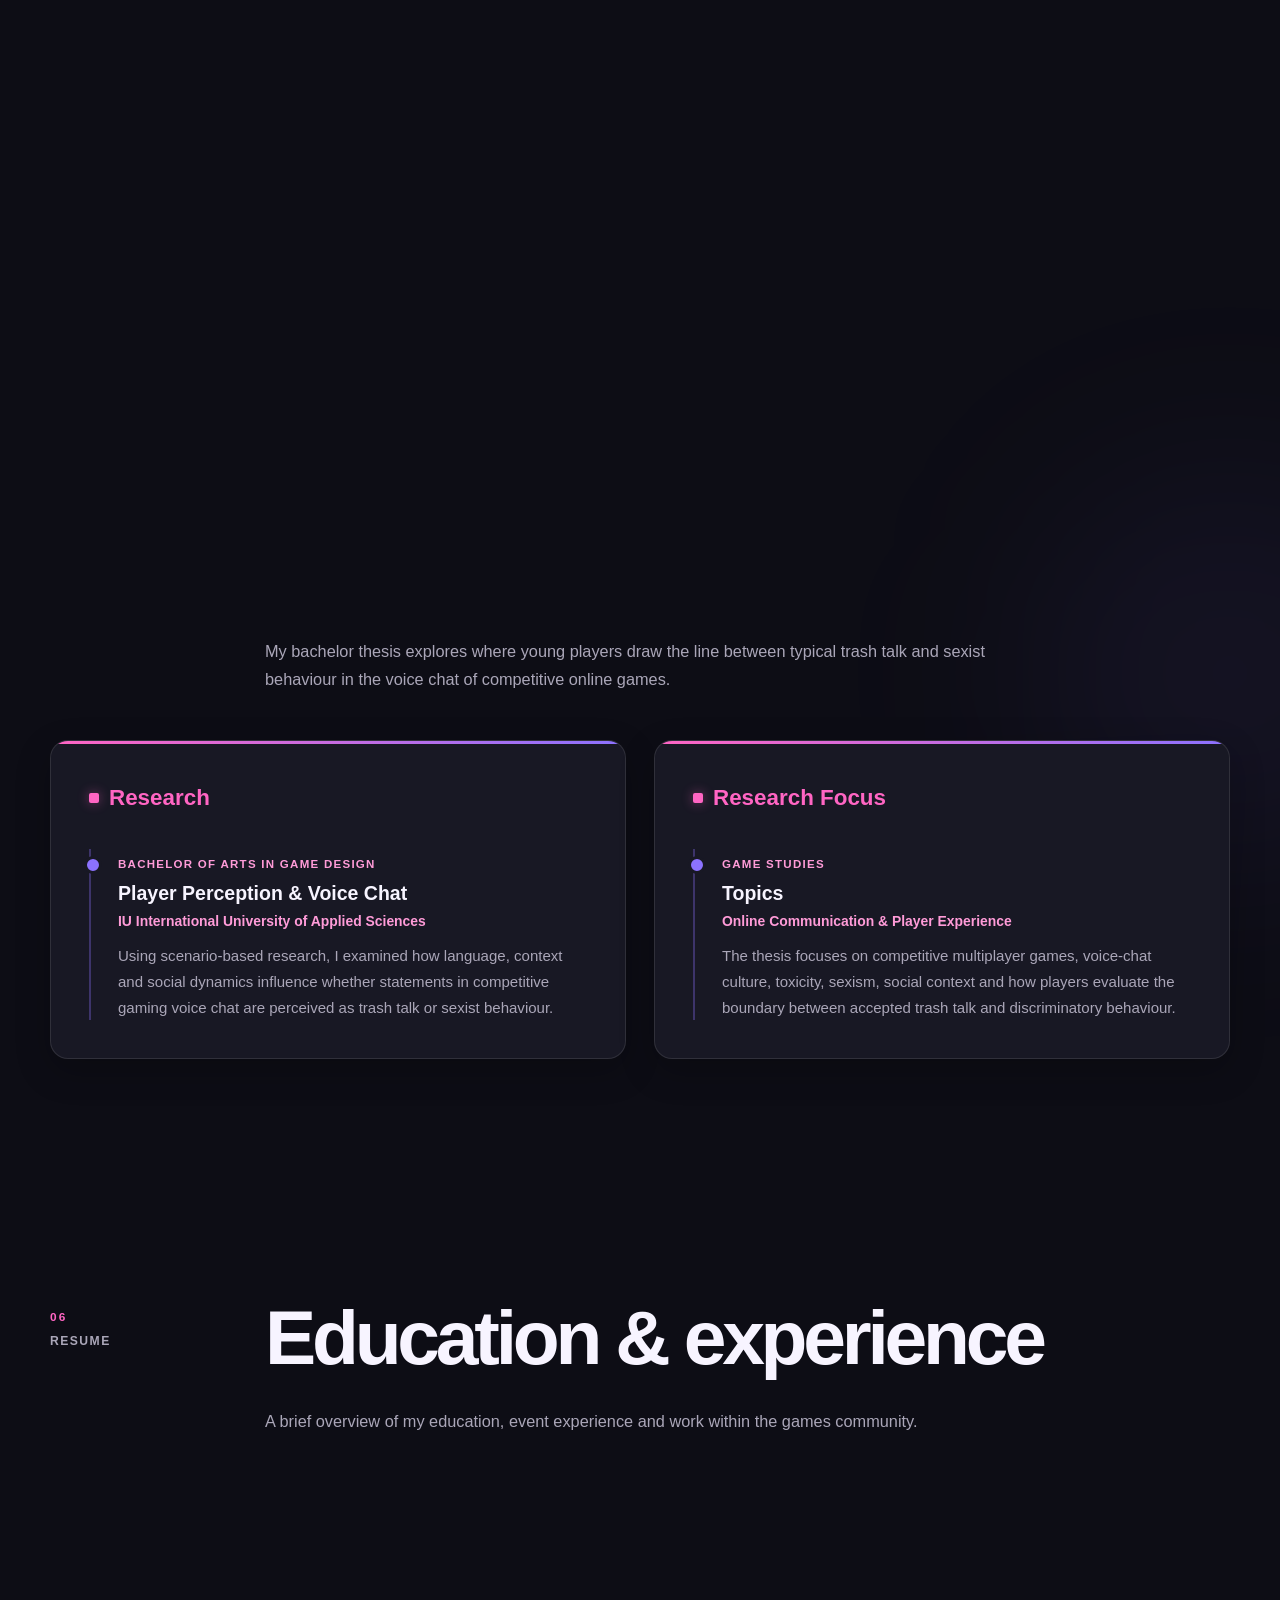
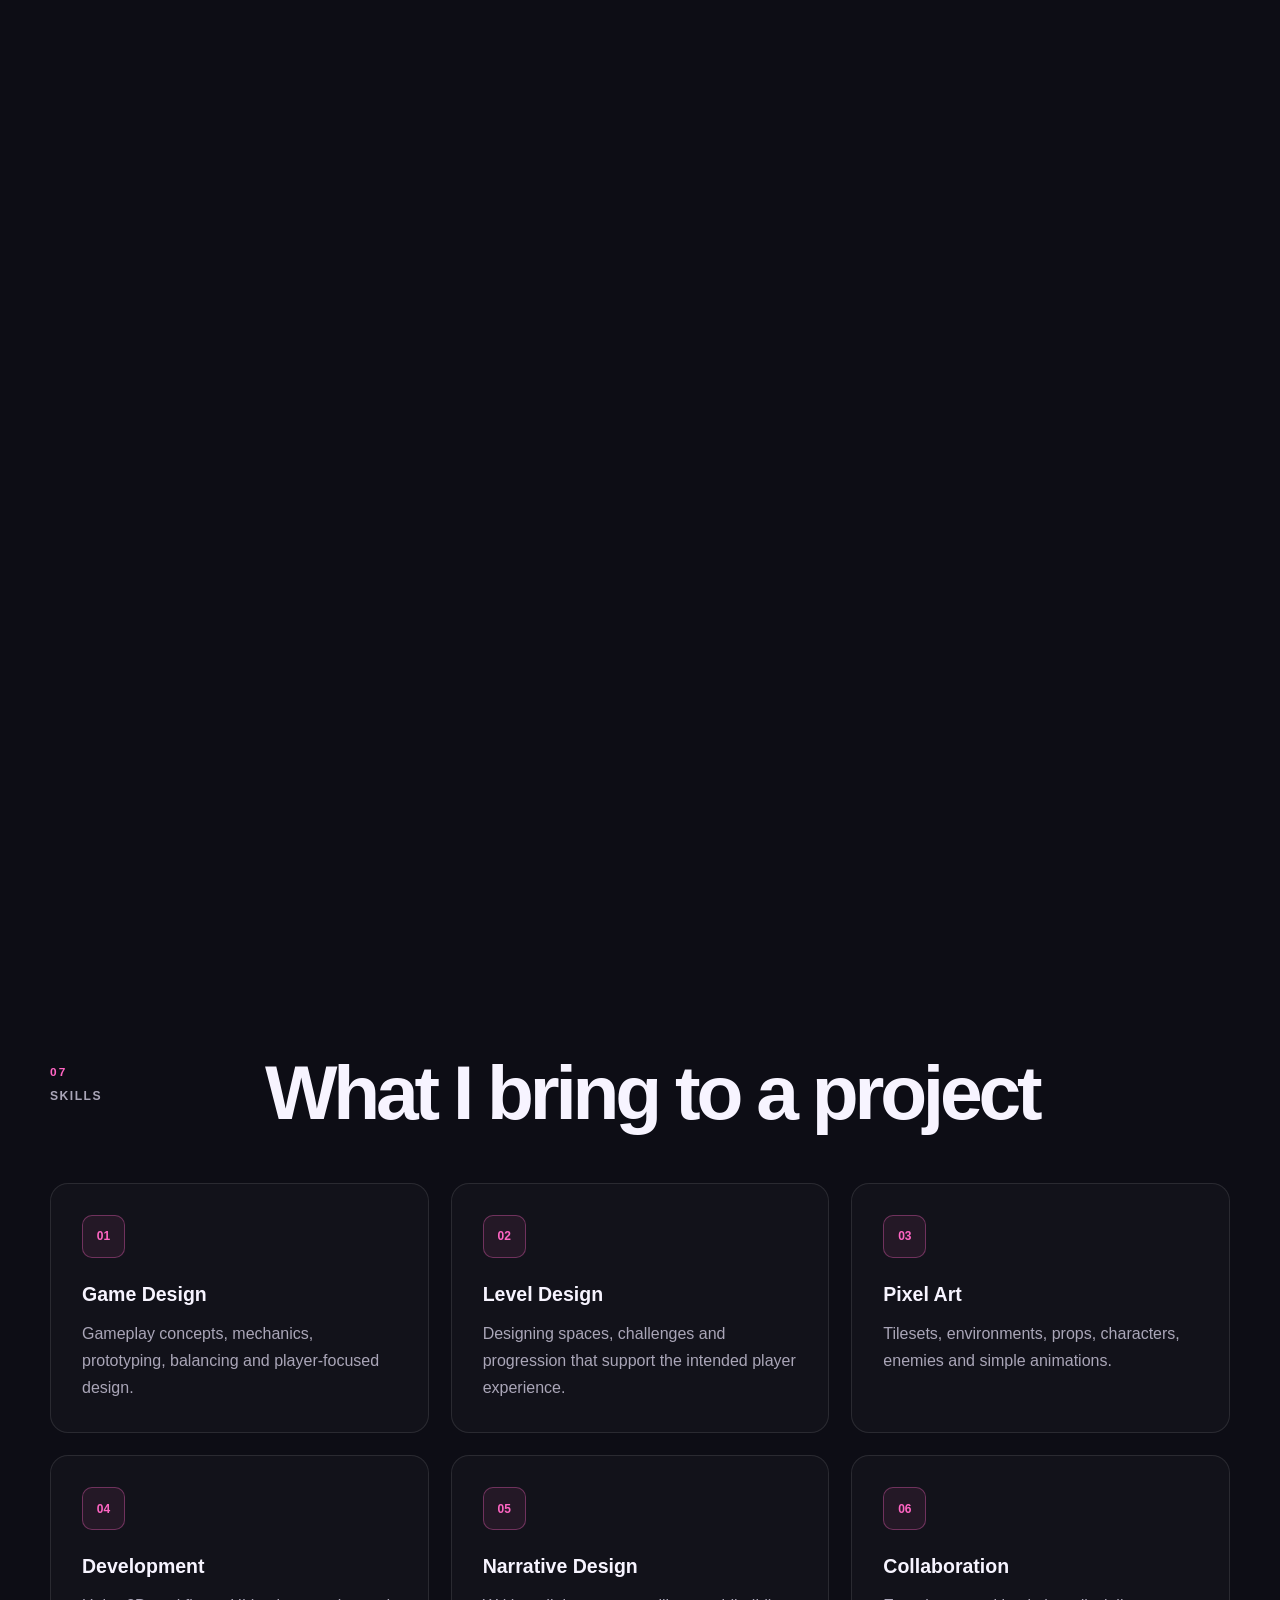
==== commit b87ca402: "Update index.html" ====
--- a/index.html
+++ b/index.html
@@ -1563,3 +1563,562 @@
             </div>
 
         </section>
+
+                <!-- =========================================================
+             BACHELOR THESIS
+        ========================================================== -->
+
+        <section class="section resume-section"
+                 id="thesis">
+
+            <div class="section-heading reveal">
+
+                <div>
+                    <p class="section-number">05</p>
+                    <p class="section-label">Bachelor Thesis</p>
+                </div>
+
+                <h2>
+                    Trash Talk vs. Sexism in Competitive Gaming
+                </h2>
+
+            </div>
+
+            <p class="section-description reveal">
+                My bachelor thesis explores where young players draw the
+                line between typical trash talk and sexist behaviour in
+                the voice chat of competitive online games.
+            </p>
+
+            <div class="resume-grid">
+
+                <article class="resume-column reveal">
+
+                    <h3>
+                        Research
+                    </h3>
+
+                    <div class="resume-entry">
+
+                        <span class="resume-date">
+                            Bachelor of Arts in Game Design
+                        </span>
+
+                        <h4>
+                            Player Perception &amp; Voice Chat
+                        </h4>
+
+                        <p class="resume-place">
+                            IU International University of Applied Sciences
+                        </p>
+
+                        <p>
+                            Using scenario-based research, I examined how
+                            language, context and social dynamics influence
+                            whether statements in competitive gaming voice
+                            chat are perceived as trash talk or sexist
+                            behaviour.
+                        </p>
+
+                    </div>
+
+                </article>
+
+
+                <article class="resume-column reveal">
+
+                    <h3>
+                        Research Focus
+                    </h3>
+
+                    <div class="resume-entry">
+
+                        <span class="resume-date">
+                            Game Studies
+                        </span>
+
+                        <h4>
+                            Topics
+                        </h4>
+
+                        <p class="resume-place">
+                            Online Communication &amp; Player Experience
+                        </p>
+
+                        <p>
+                            The thesis focuses on competitive multiplayer
+                            games, voice-chat culture, toxicity, sexism,
+                            social context and how players evaluate the
+                            boundary between accepted trash talk and
+                            discriminatory behaviour.
+                        </p>
+
+                    </div>
+
+                </article>
+
+            </div>
+
+        </section>
+
+
+        <!-- =========================================================
+             RESUME
+        ========================================================== -->
+
+        <section class="section resume-section"
+                 id="resume">
+
+            <div class="section-heading reveal">
+
+                <div>
+                    <p class="section-number">06</p>
+                    <p class="section-label">Resume</p>
+                </div>
+
+                <h2>
+                    Education &amp; experience
+                </h2>
+
+            </div>
+
+            <p class="section-description reveal">
+                A brief overview of my education, event experience
+                and work within the games community.
+            </p>
+
+
+            <div class="resume-grid">
+
+
+                <!-- EDUCATION -->
+
+                <article class="resume-column reveal">
+
+                    <h3>
+                        Education
+                    </h3>
+
+                    <div class="resume-entry">
+
+                        <span class="resume-date">
+                            2023 &ndash; 2026
+                        </span>
+
+                        <h4>
+                            Bachelor of Arts in Game Design
+                        </h4>
+
+                        <p class="resume-place">
+                            IU International University of Applied Sciences
+                        </p>
+
+                        <p>
+                            Distance-learning degree focused on game design,
+                            interactive media, creative development and
+                            digital production.
+                        </p>
+
+                    </div>
+
+
+                    <div class="resume-entry">
+
+                        <span class="resume-date">
+                            2020 &ndash; 2022
+                        </span>
+
+                        <h4>
+                            Advanced Technical College Entrance Qualification
+                        </h4>
+
+                        <p class="resume-place">
+                            Adalbert-Raps-Schule, Kulmbach
+                        </p>
+
+                        <p>
+                            Specialisation in Social Studies.
+                        </p>
+
+                    </div>
+
+                </article>
+
+
+                <!-- EXPERIENCE -->
+
+                <article class="resume-column reveal">
+
+                    <h3>
+                        Industry &amp; Community Experience
+                    </h3>
+
+
+                    <div class="resume-entry">
+
+                        <span class="resume-date">
+                            2026
+                        </span>
+
+                        <h4>
+                            Youth Area Lead
+                        </h4>
+
+                        <p class="resume-place">
+                            Gamesfestival des MZM
+                        </p>
+
+                        <p>
+                            Organised and managed a youth-focused festival
+                            area and coordinated activities and participants.
+                        </p>
+
+                    </div>
+
+
+                    <div class="resume-entry">
+
+                        <span class="resume-date">
+                            2026
+                        </span>
+
+                        <h4>
+                            Exhibitor &amp; Speaker
+                        </h4>
+
+                        <p class="resume-place">
+                            GG Bavaria
+                        </p>
+
+                        <p>
+                            Presented a talk about sexism in gaming,
+                            showcased personal projects and hosted
+                            the workshop “Women in Gaming”.
+                        </p>
+
+                    </div>
+
+
+                    <div class="resume-entry">
+
+                        <span class="resume-date">
+                            2026
+                        </span>
+
+                        <h4>
+                            Exhibitor
+                        </h4>
+
+                        <p class="resume-place">
+                            Animuc
+                        </p>
+
+                        <p>
+                            Conducted a survey for my bachelor's thesis
+                            and managed the exhibition booth.
+                        </p>
+
+                    </div>
+
+
+                    <div class="resume-entry">
+
+                        <span class="resume-date">
+                            2026
+                        </span>
+
+                        <h4>
+                            Exhibitor &amp; Panel Participant
+                        </h4>
+
+                        <p class="resume-place">
+                            ComputerSpielAkademie &amp; Gamesfestival
+                        </p>
+
+                        <p>
+                            Presented personal projects and participated
+                            in a panel about livestreaming and content creation.
+                        </p>
+
+                    </div>
+
+                </article>
+
+            </div>
+
+
+            <div class="resume-downloads reveal">
+
+                <a href="documents/kim-fori-resume-en.pdf"
+                   target="_blank"
+                   rel="noopener noreferrer"
+                   class="button button-primary">
+                    View English resume
+                </a>
+
+                <a href="documents/kim-fori-lebenslauf-de.pdf"
+                   target="_blank"
+                   rel="noopener noreferrer"
+                   class="button button-secondary">
+                    View German CV
+                </a>
+
+            </div>
+
+        </section>
+
+
+        <!-- =========================================================
+             SKILLS
+        ========================================================== -->
+
+        <section class="section skills-section"
+                 id="skills">
+
+            <div class="section-heading reveal">
+
+                <div>
+                    <p class="section-number">07</p>
+                    <p class="section-label">Skills</p>
+                </div>
+
+                <h2>
+                    What I bring to a project
+                </h2>
+
+            </div>
+
+
+            <div class="skills-grid">
+
+
+                <article class="skill-card reveal">
+
+                    <span class="skill-number">
+                        01
+                    </span>
+
+                    <h3>
+                        Game Design
+                    </h3>
+
+                    <p>
+                        Gameplay concepts, mechanics, prototyping,
+                        balancing and player-focused design.
+                    </p>
+
+                </article>
+
+
+                <article class="skill-card reveal">
+
+                    <span class="skill-number">
+                        02
+                    </span>
+
+                    <h3>
+                        Level Design
+                    </h3>
+
+                    <p>
+                        Designing spaces, challenges and progression
+                        that support the intended player experience.
+                    </p>
+
+                </article>
+
+
+                <article class="skill-card reveal">
+
+                    <span class="skill-number">
+                        03
+                    </span>
+
+                    <h3>
+                        Pixel Art
+                    </h3>
+
+                    <p>
+                        Tilesets, environments, props, characters,
+                        enemies and simple animations.
+                    </p>
+
+                </article>
+
+
+                <article class="skill-card reveal">
+
+                    <span class="skill-number">
+                        04
+                    </span>
+
+                    <h3>
+                        Development
+                    </h3>
+
+                    <p>
+                        Unity, 2D workflows, UI implementation
+                        and gameplay systems.
+                    </p>
+
+                </article>
+
+
+                <article class="skill-card reveal">
+
+                    <span class="skill-number">
+                        05
+                    </span>
+
+                    <h3>
+                        Narrative Design
+                    </h3>
+
+                    <p>
+                        Writing, dialogue, storytelling, worldbuilding
+                        and narrative integration.
+                    </p>
+
+                </article>
+
+
+                <article class="skill-card reveal">
+
+                    <span class="skill-number">
+                        06
+                    </span>
+
+                    <h3>
+                        Collaboration
+                    </h3>
+
+                    <p>
+                        Experience working in interdisciplinary teams
+                        during game projects and game jams.
+                    </p>
+
+                </article>
+
+            </div>
+
+
+            <div class="tool-list reveal">
+
+                <span>Unity</span>
+                <span>Procreate</span>
+                <span>Nomad Sculpt</span>
+                <span>Microsoft 365</span>
+                <span>Python</span>
+                <span>Pixel Art</span>
+                <span>Game Design</span>
+                <span>Level Design</span>
+                <span>Narrative Design</span>
+                <span>UI Design</span>
+                <span>Git</span>
+
+            </div>
+
+        </section>
+
+
+        <!-- =========================================================
+             CONTACT
+        ========================================================== -->
+
+        <section class="section contact-section"
+                 id="contact">
+
+            <div class="contact-box reveal">
+
+                <p class="section-number">
+                    08
+                </p>
+
+                <p class="section-label">
+                    Contact
+                </p>
+
+                <h2>
+                    Let's create something together.
+                </h2>
+
+                <p>
+                    I'm currently looking for remote job opportunities
+                    in game development. Feel free to contact me about
+                    opportunities or any of my projects.
+                </p>
+
+
+                <div class="contact-buttons">
+
+                    <a href="mailto:pikakimi30@web.de"
+                       class="button button-primary">
+                        Send me an email
+                    </a>
+
+                    <a href="https://pikakimi30.itch.io/"
+                       target="_blank"
+                       rel="noopener noreferrer"
+                       class="button button-secondary">
+                        Visit itch.io
+                    </a>
+
+                </div>
+
+            </div>
+
+        </section>
+
+
+    </main>
+
+
+    <!-- =========================================================
+         FOOTER
+    ========================================================== -->
+
+    <footer class="footer">
+
+        <div class="footer-inner">
+
+            <div>
+
+                <strong>
+                    Kim F&oacute;ri
+                </strong>
+
+                <p>
+                    Game Designer &bull; Pixel Artist &bull; Indie Developer
+                </p>
+
+            </div>
+
+
+            <div class="footer-links">
+
+                <a href="mailto:pikakimi30@web.de">
+                    Email
+                </a>
+
+                <a href="https://pikakimi30.itch.io/"
+                   target="_blank"
+                   rel="noopener noreferrer">
+                    itch.io
+                </a>
+
+                <a href="impressum.html">
+                    Impressum
+                </a>
+
+            </div>
+
+        </div>
+
+    </footer>
+
+
+    <script src="script.js"></script>
+
+</body>
+
+</html>
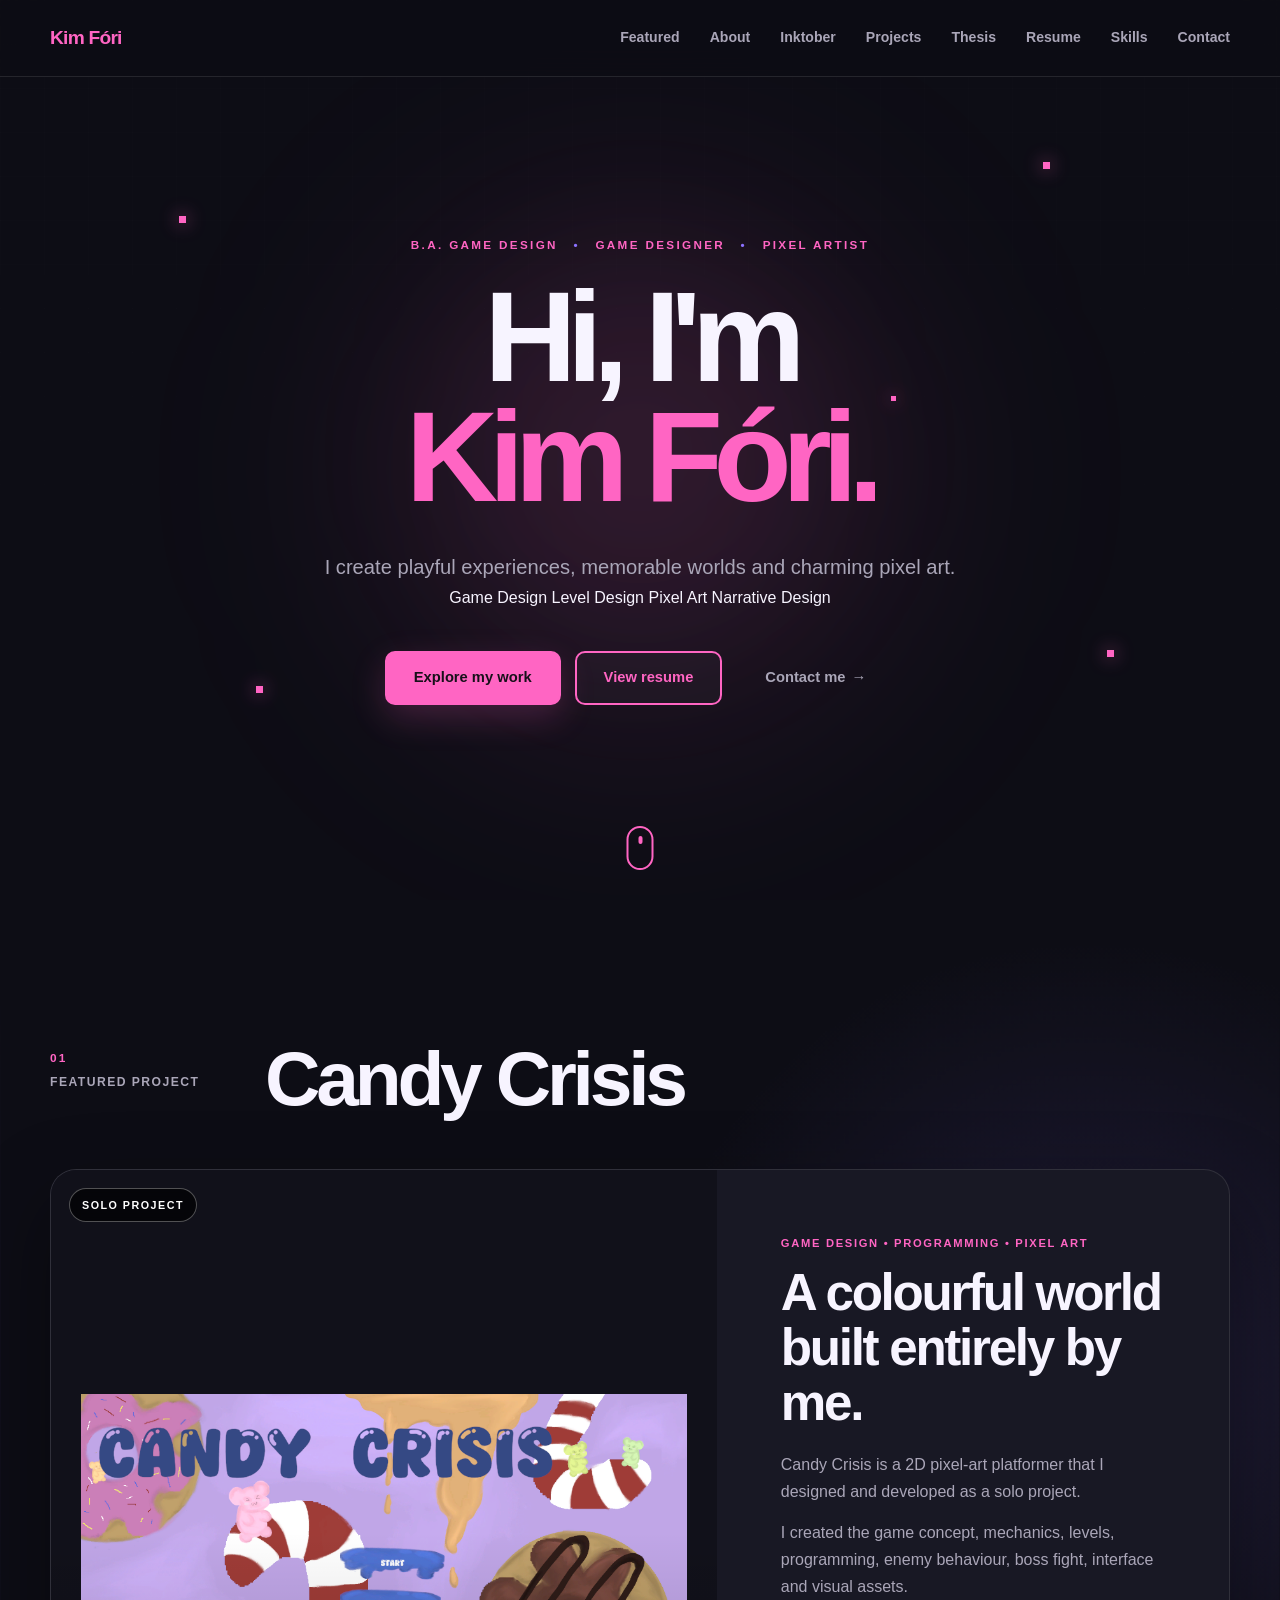
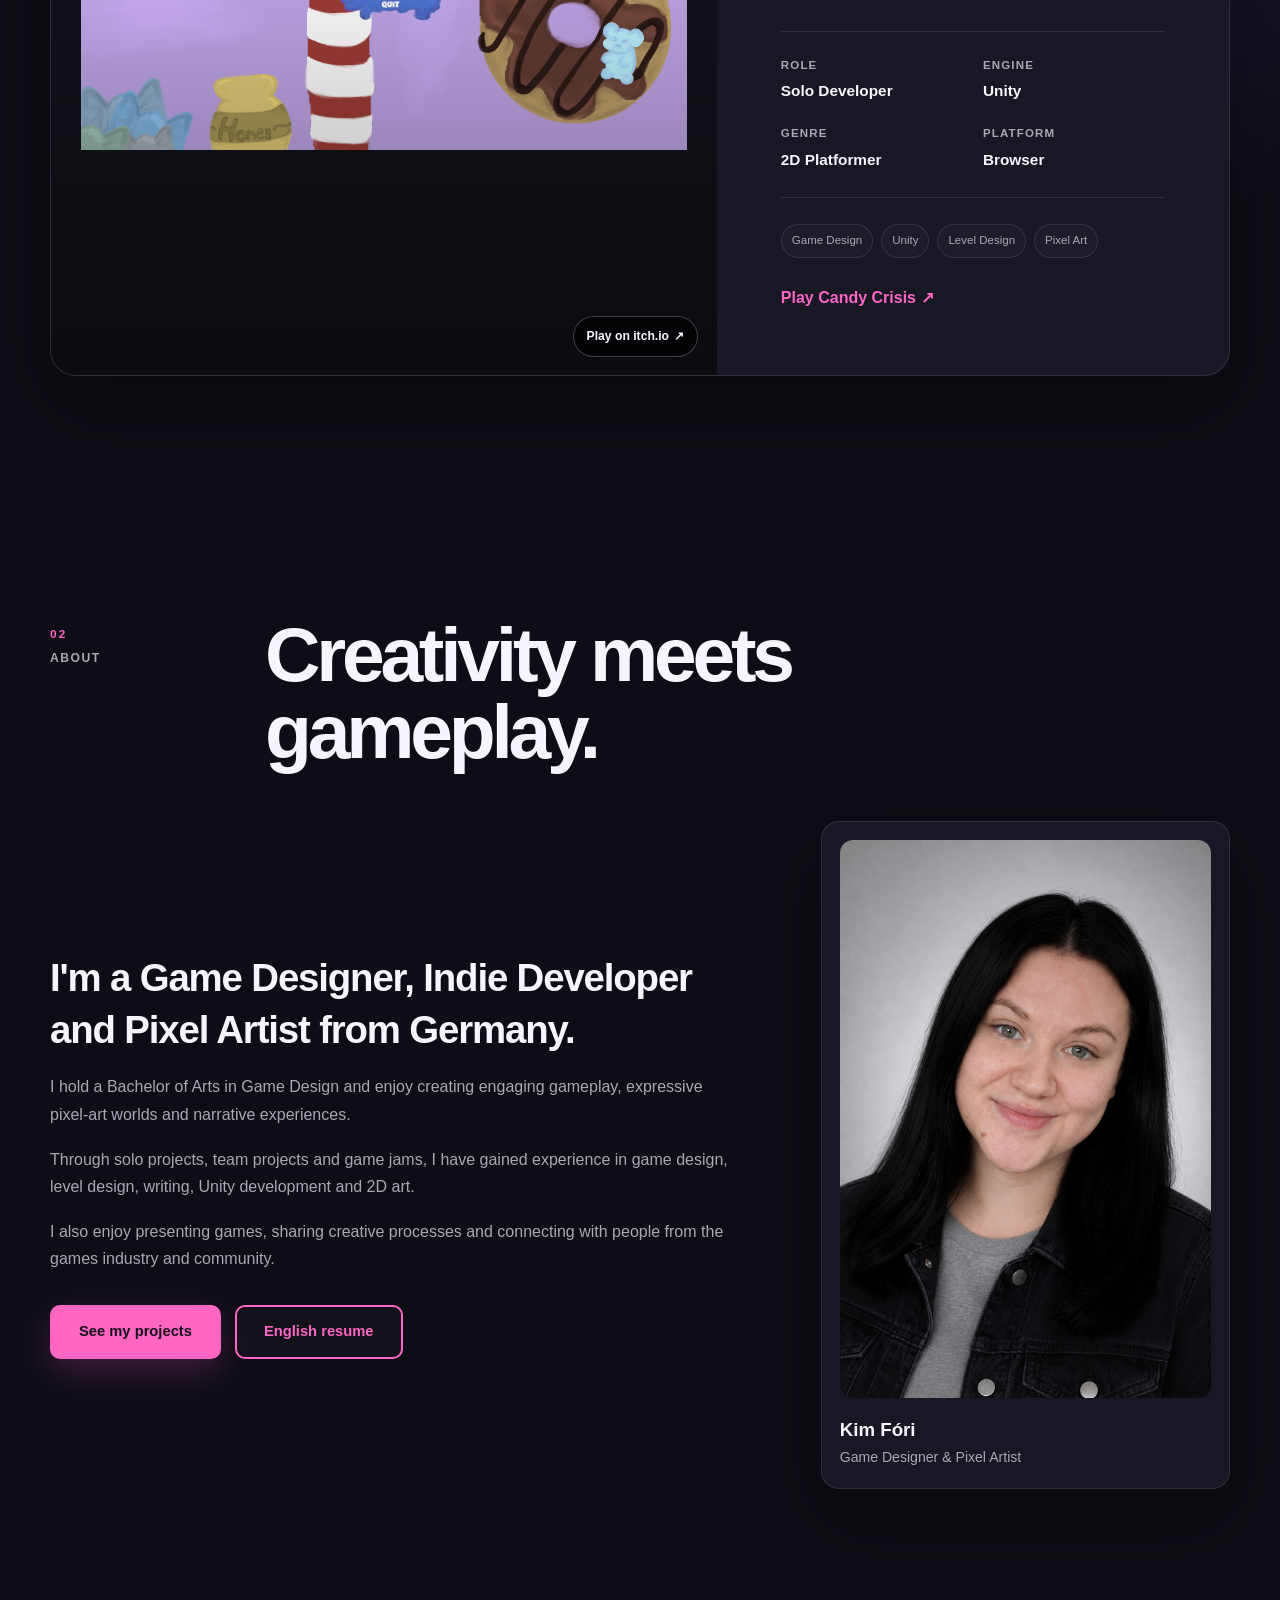
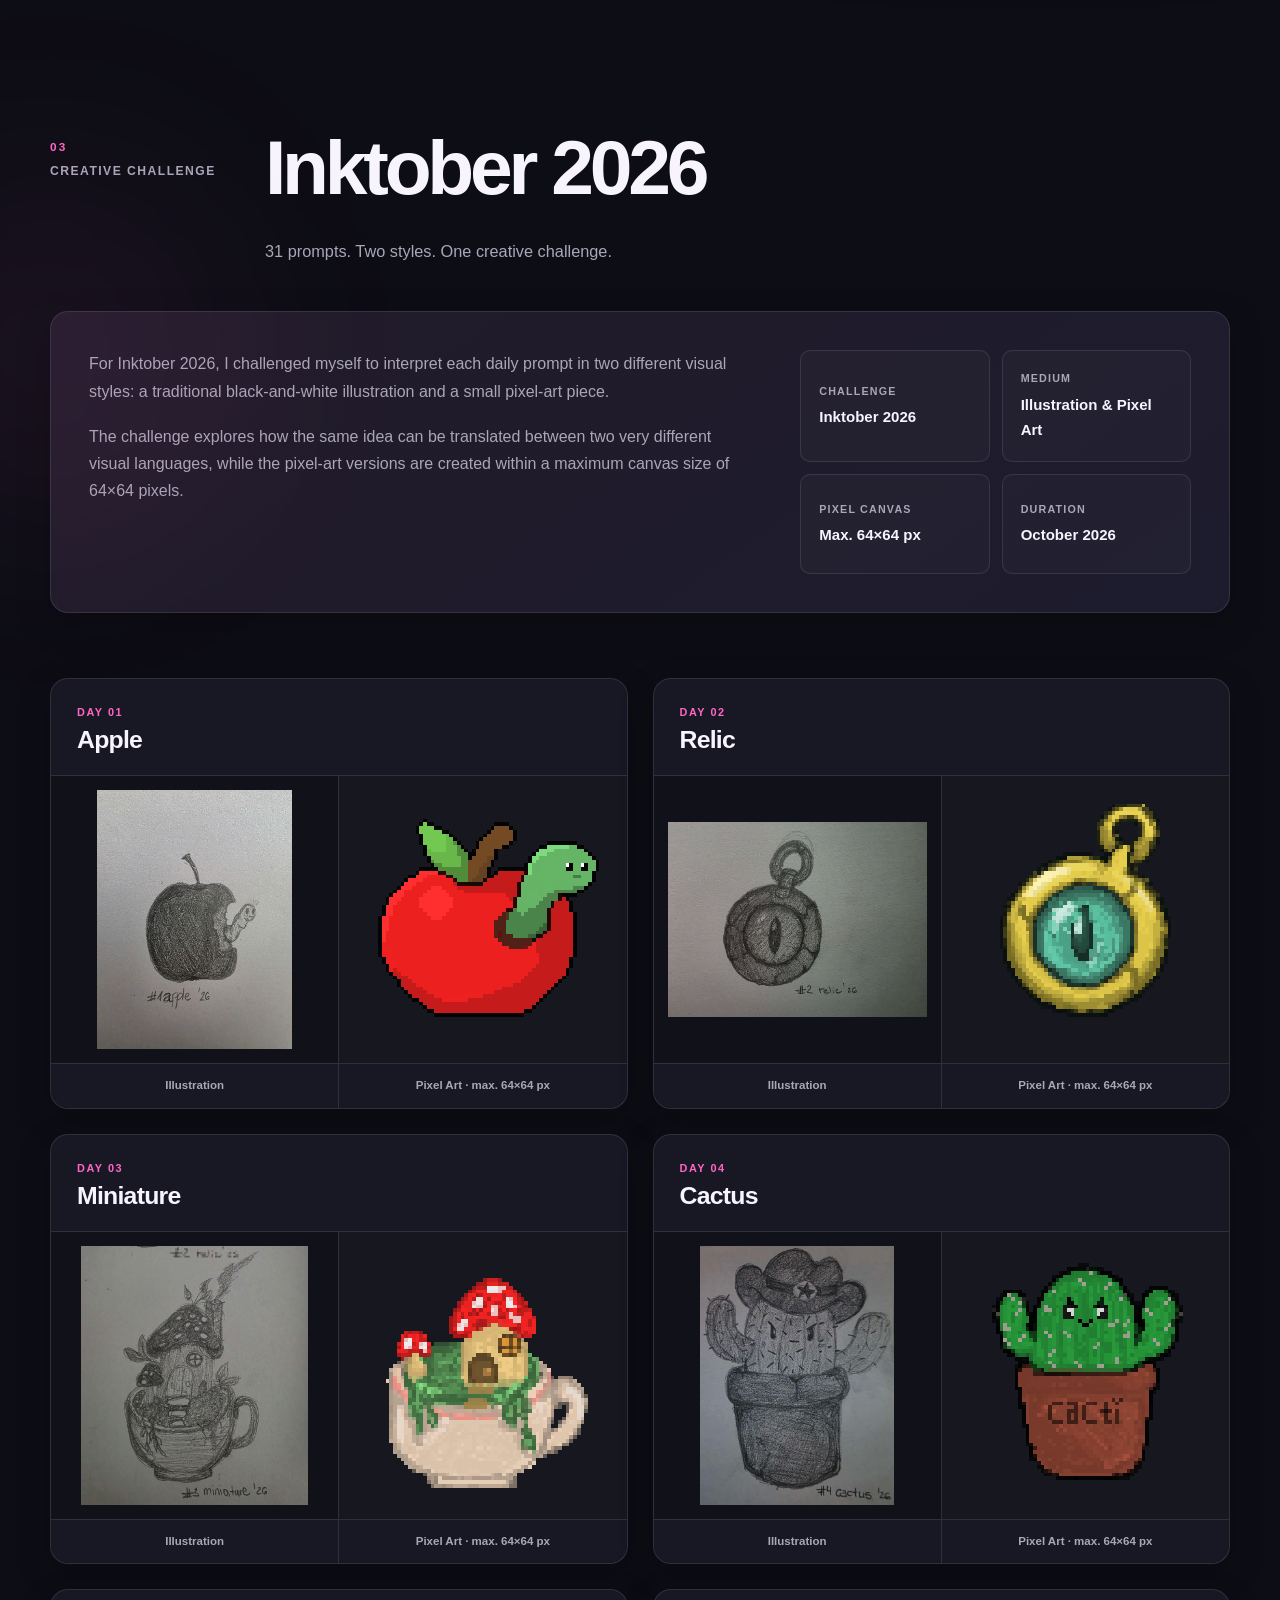
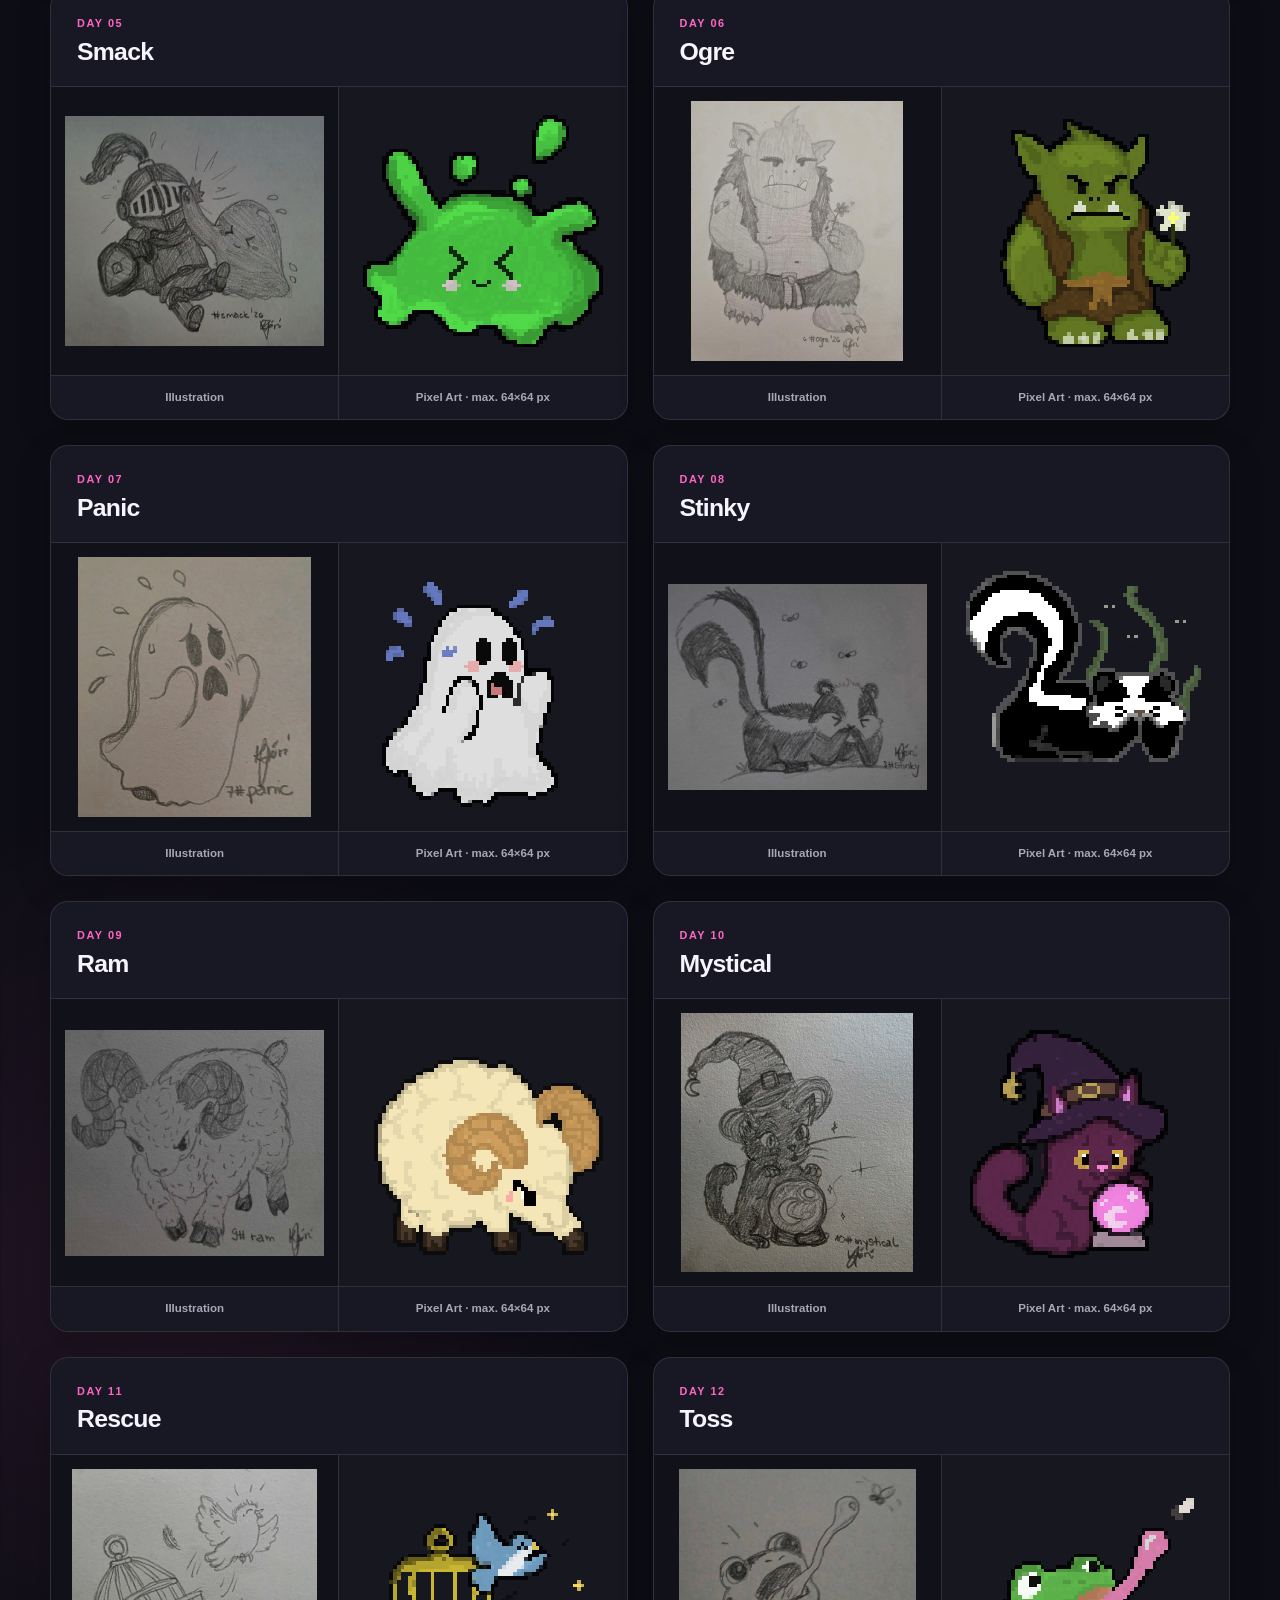
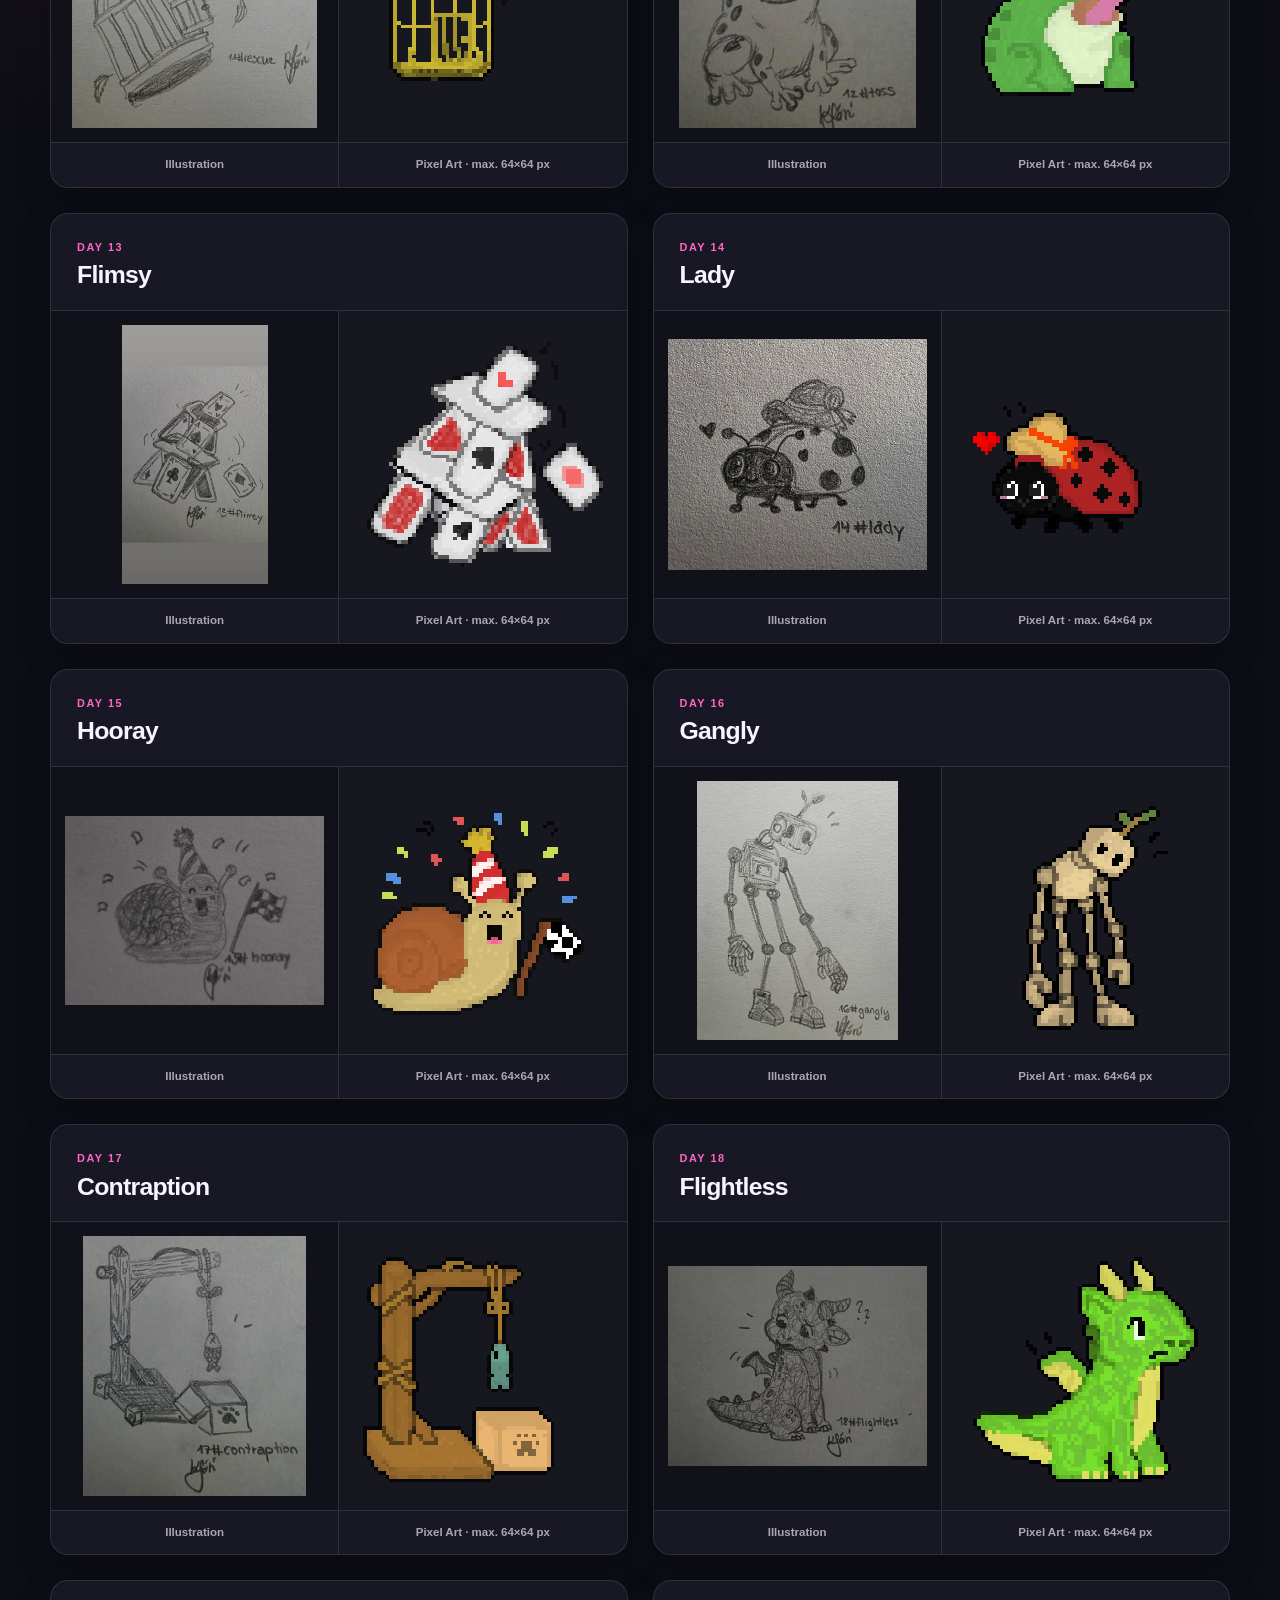
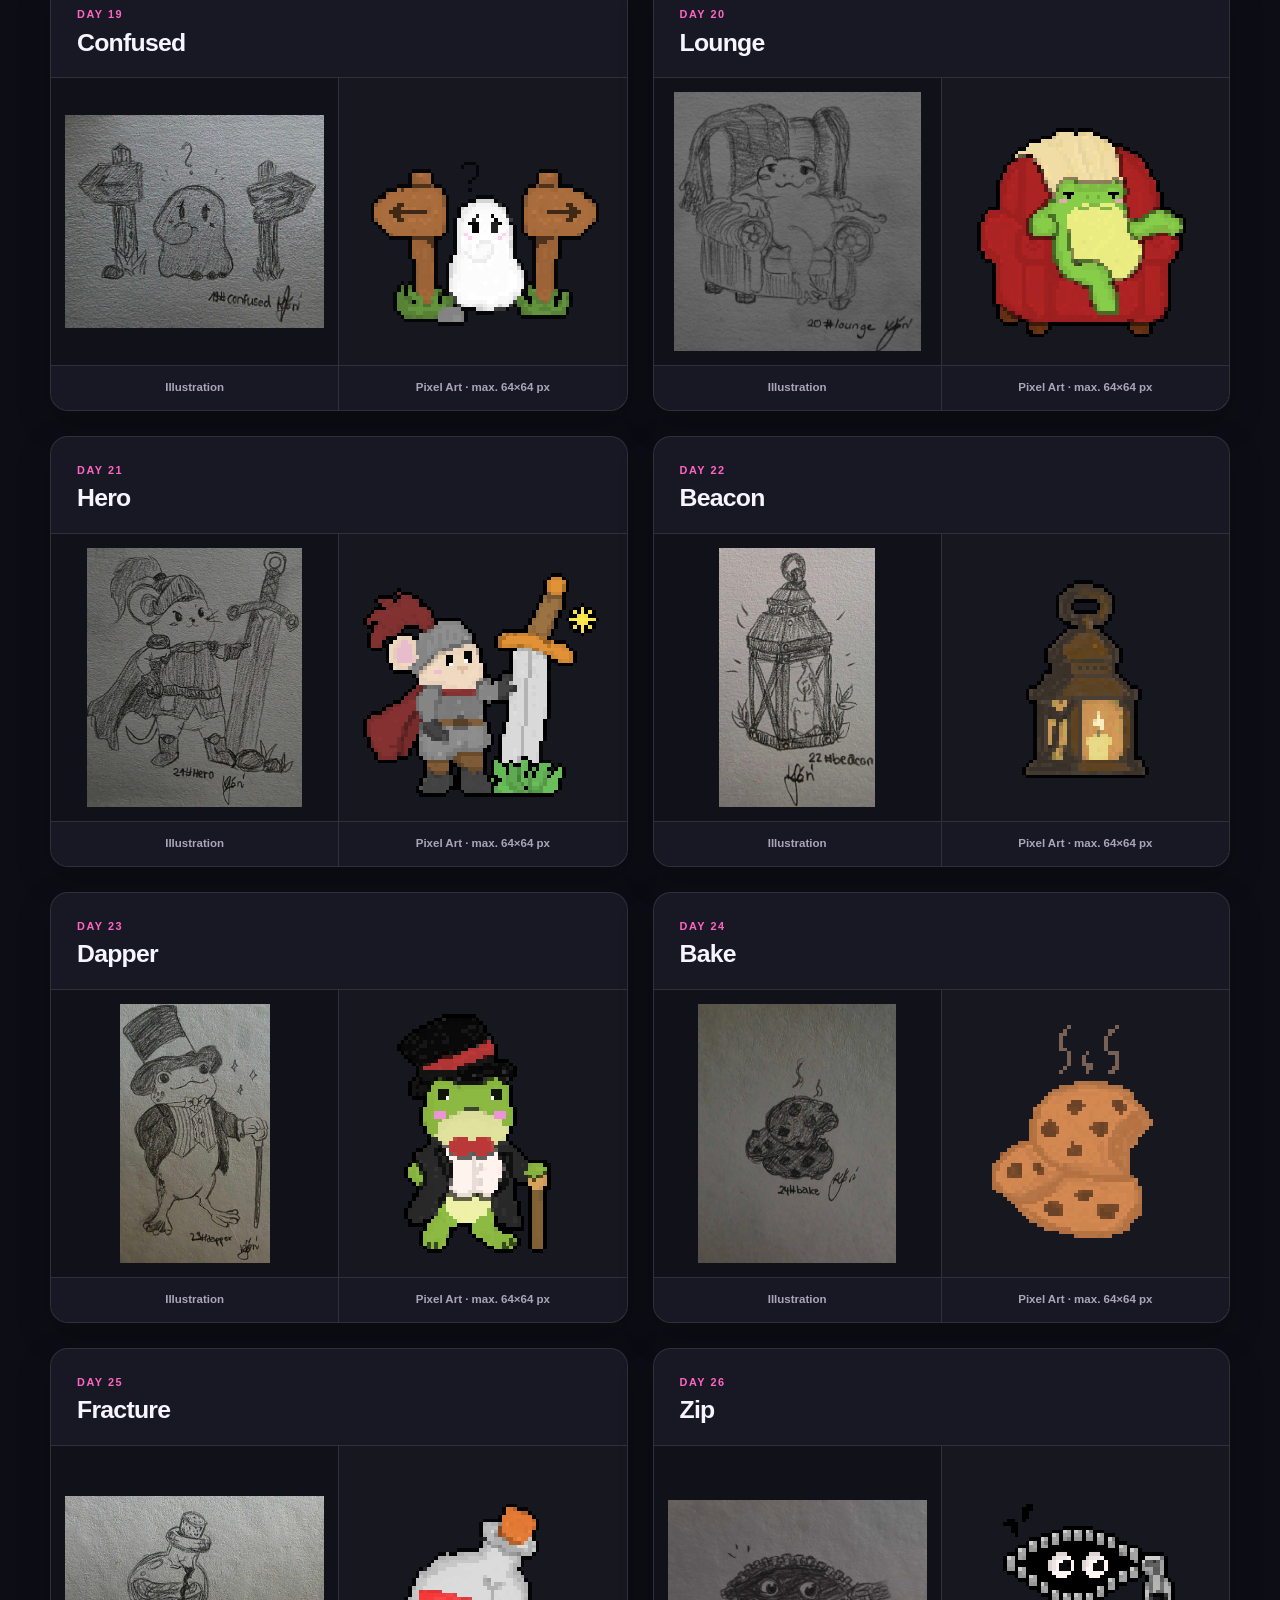
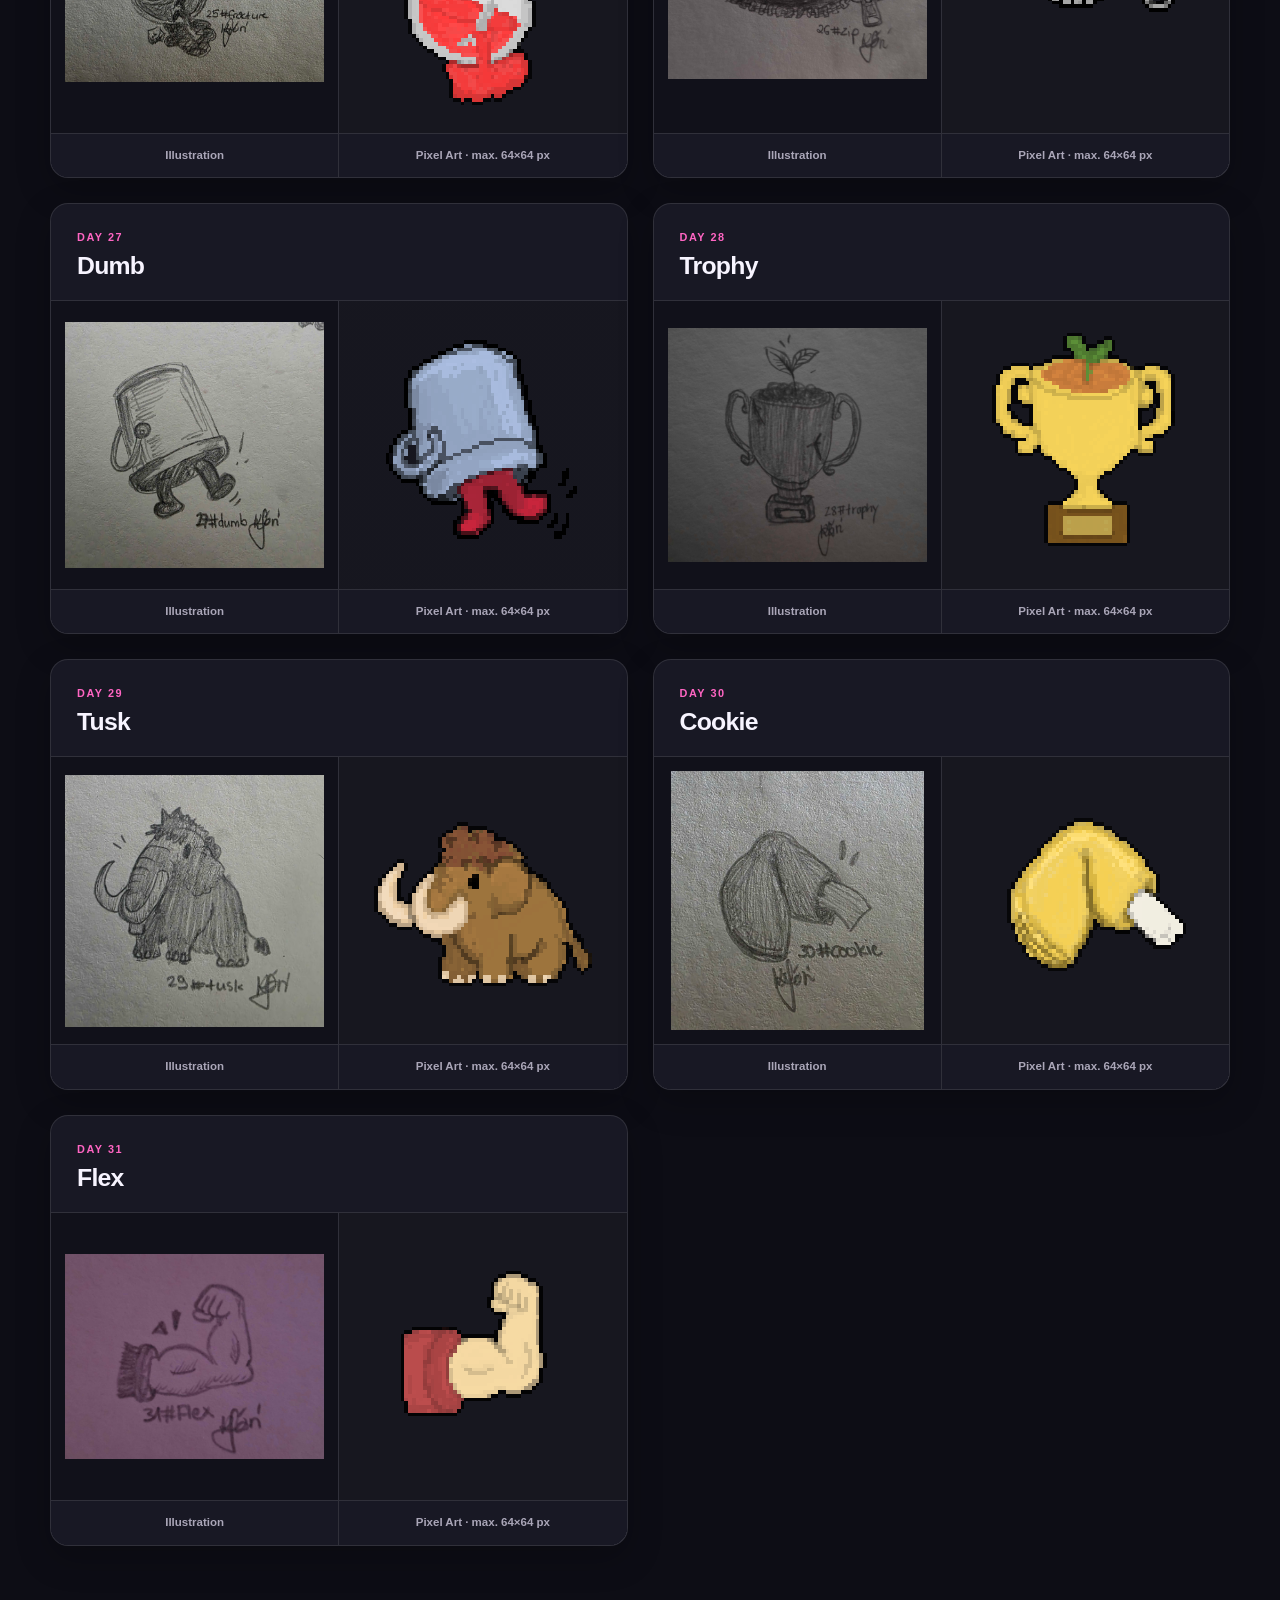
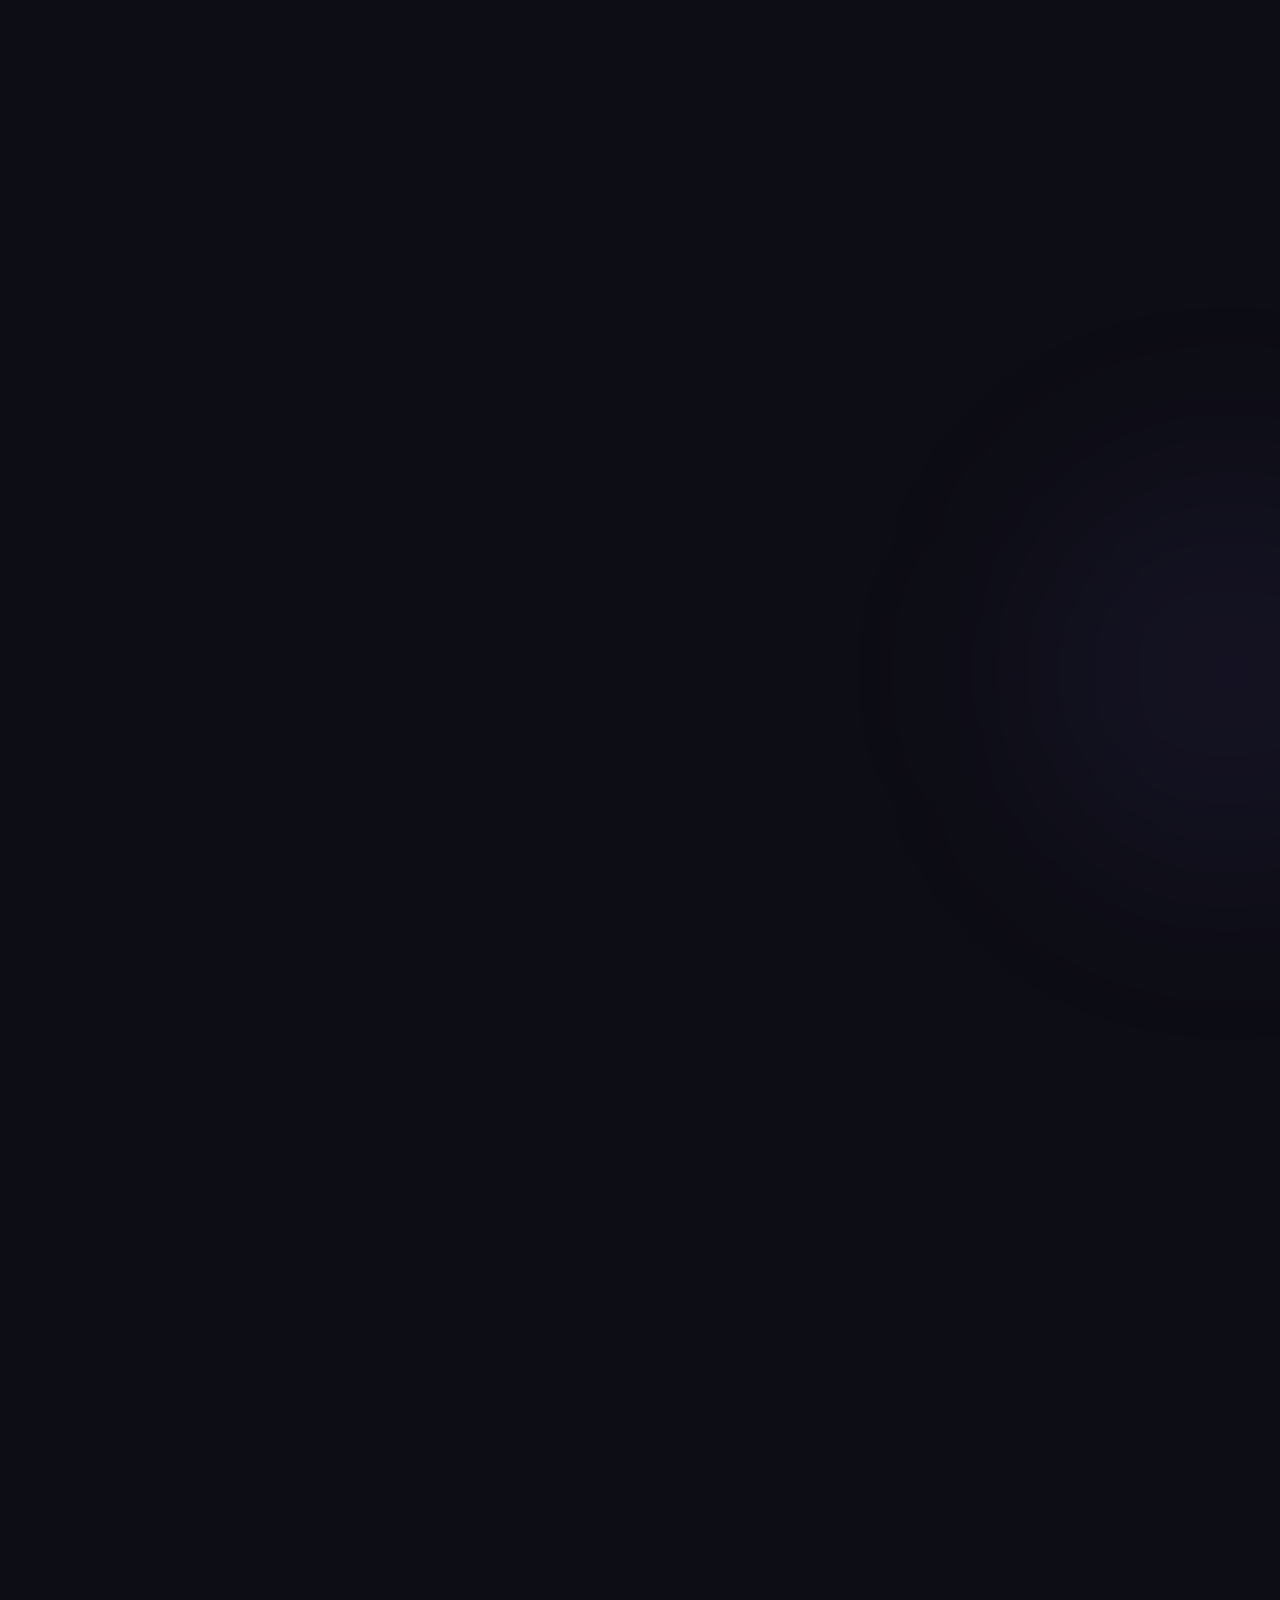
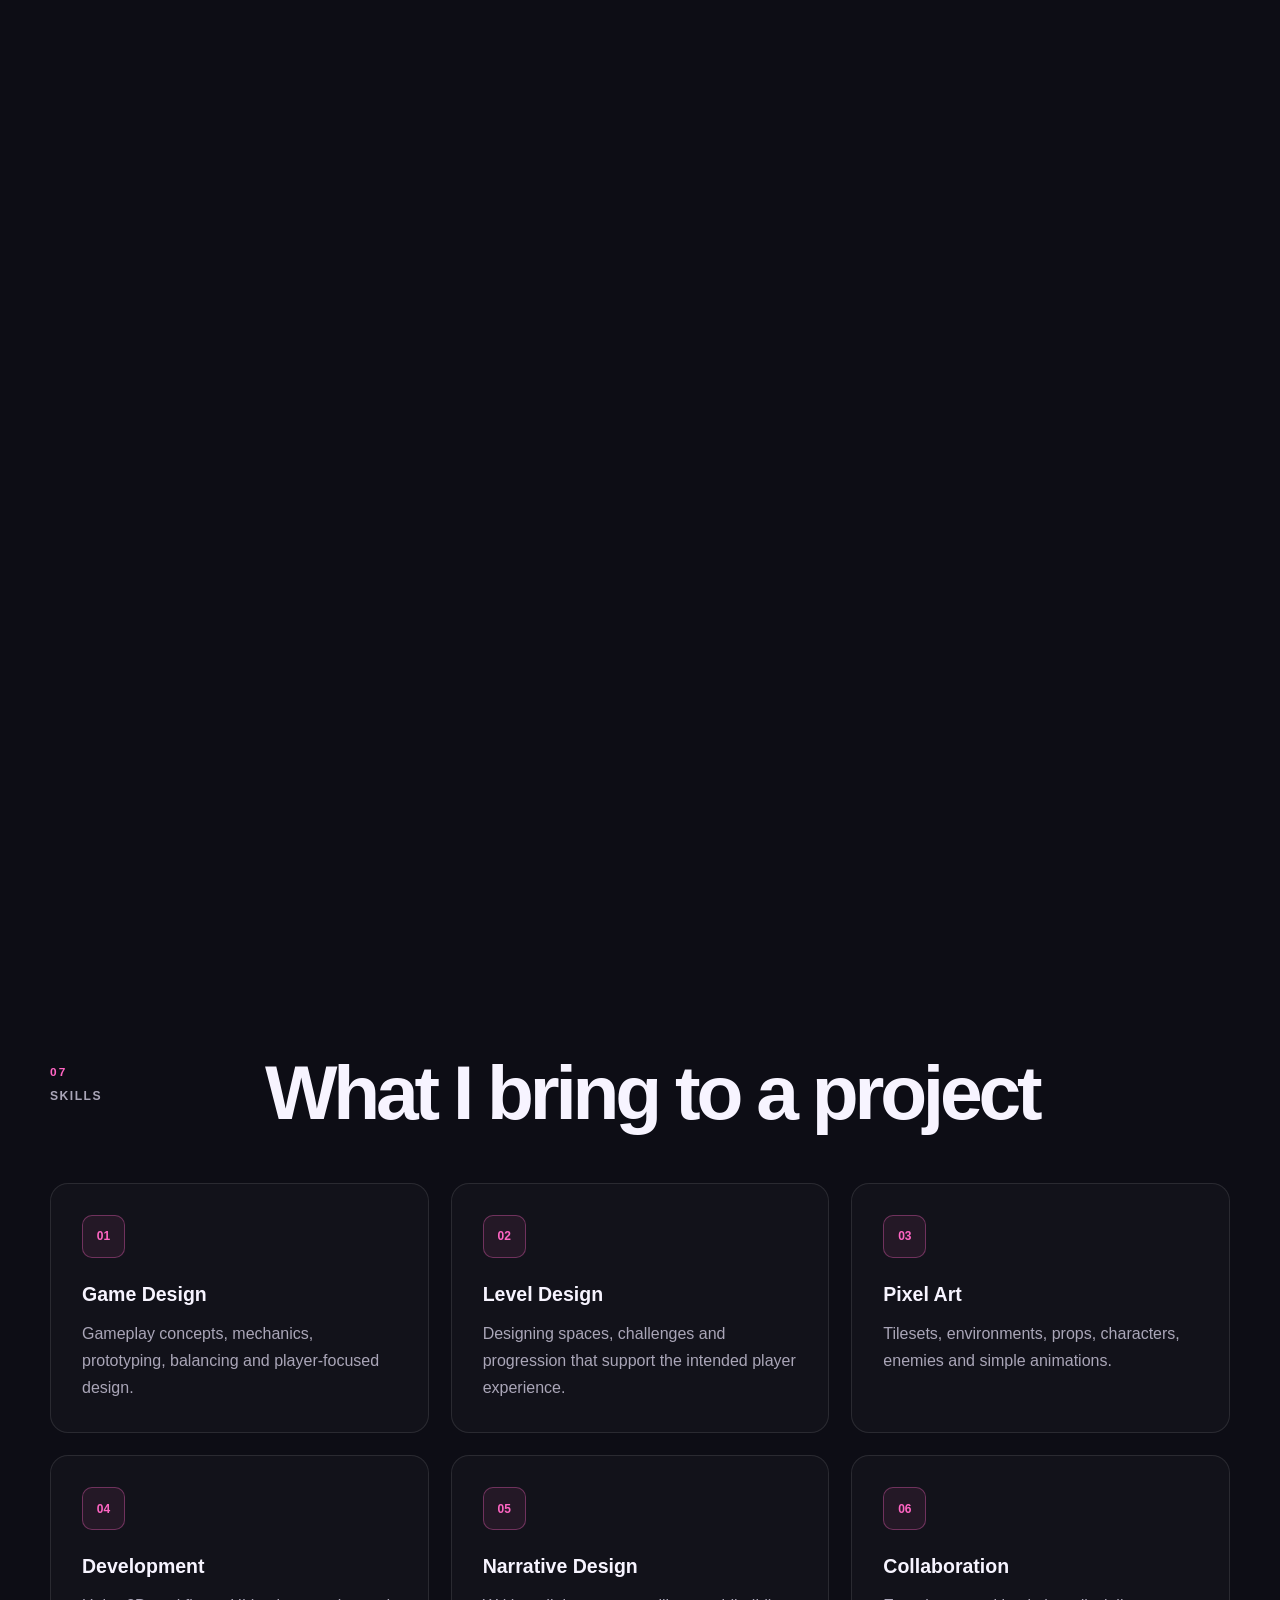
==== commit bbfc1c2f: "Update index.html Update BA" ====
--- a/index.html
+++ b/index.html
@@ -72,66 +72,76 @@
              HERO
         ========================================================== -->
 
-        <section class="hero" id="home">
-
-            <div class="hero-background" aria-hidden="true">
-                <span class="pixel pixel-one"></span>
-                <span class="pixel pixel-two"></span>
-                <span class="pixel pixel-three"></span>
-                <span class="pixel pixel-four"></span>
-                <span class="pixel pixel-five"></span>
-            </div>
-
-            <div class="hero-content">
-
-                <p class="eyebrow">
-                    Game Design
-                    <span aria-hidden="true">&bull;</span>
-                    Pixel Art
-                    <span aria-hidden="true">&bull;</span>
-                    Indie Development
-                </p>
-
-                <h1 class="hero-title">
-                    Hi, I'm
-                    <span>Kim F&oacute;ri.</span>
-                </h1>
-
-                <p class="hero-description">
-                    I create playful experiences, memorable worlds
-                    and charming pixel art.
-                </p>
-
-                <div class="hero-buttons">
-
-                    <a href="#featured"
-                       class="button button-primary">
-                        Explore my work
-                    </a>
-
-                    <a href="#resume"
-                       class="button button-secondary">
-                        View resume
-                    </a>
-
-                    <a href="#contact"
-                       class="button button-text">
-                        Contact me
-                        <span aria-hidden="true">&rarr;</span>
-                    </a>
-
-                </div>
-
-            </div>
+       <section class="hero" id="home">
+
+    <div class="hero-background" aria-hidden="true">
+        <span class="pixel pixel-one"></span>
+        <span class="pixel pixel-two"></span>
+        <span class="pixel pixel-three"></span>
+        <span class="pixel pixel-four"></span>
+        <span class="pixel pixel-five"></span>
+    </div>
+
+    <div class="hero-content">
+
+        <p class="eyebrow">
+            B.A. Game Design
+            <span aria-hidden="true">&bull;</span>
+            Game Designer
+            <span aria-hidden="true">&bull;</span>
+            Pixel Artist
+        </p>
+
+        <h1 class="hero-title">
+            Hi, I'm
+            <span>Kim F&oacute;ri.</span>
+        </h1>
+
+        <p class="hero-description">
+            I create playful experiences, memorable worlds
+            and charming pixel art.
+        </p>
+
+        <!-- CORE SKILLS -->
+
+        <div class="hero-skills" aria-label="Core competencies">
+
+            <span>Game Design</span>
+            <span>Level Design</span>
+            <span>Pixel Art</span>
+            <span>Narrative Design</span>
+
+        </div>
+
+        <div class="hero-buttons">
 
             <a href="#featured"
-               class="scroll-indicator"
-               aria-label="Scroll to featured project">
-                <span></span>
+               class="button button-primary">
+                Explore my work
             </a>
 
-        </section>
-
+            <a href="#resume"
+               class="button button-secondary">
+                View resume
+            </a>
+
+            <a href="#contact"
+               class="button button-text">
+                Contact me
+                <span aria-hidden="true">&rarr;</span>
+            </a>
+
+        </div>
+
+    </div>
+
+    <a href="#featured"
+       class="scroll-indicator"
+       aria-label="Scroll to featured project">
+        <span></span>
+    </a>
+
+</section>
 
         <!-- =========================================================
              FEATURED PROJECT
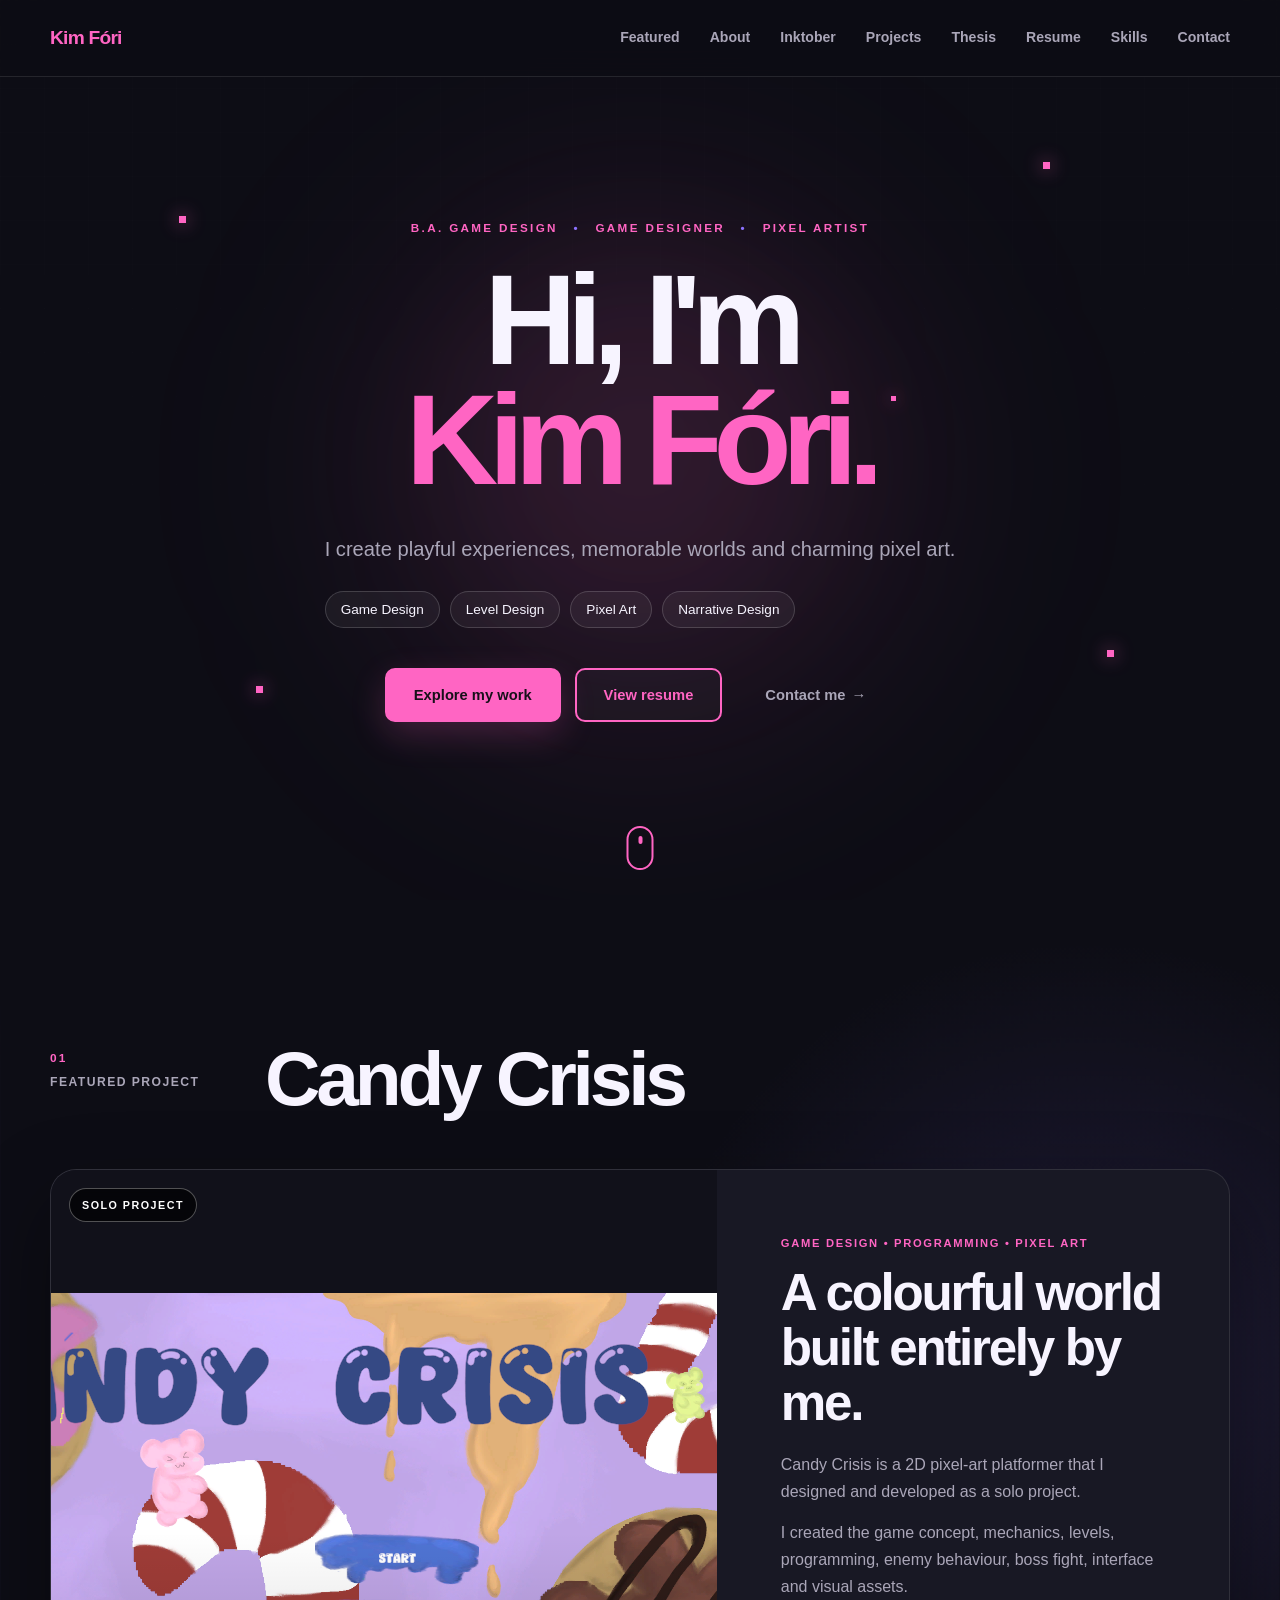
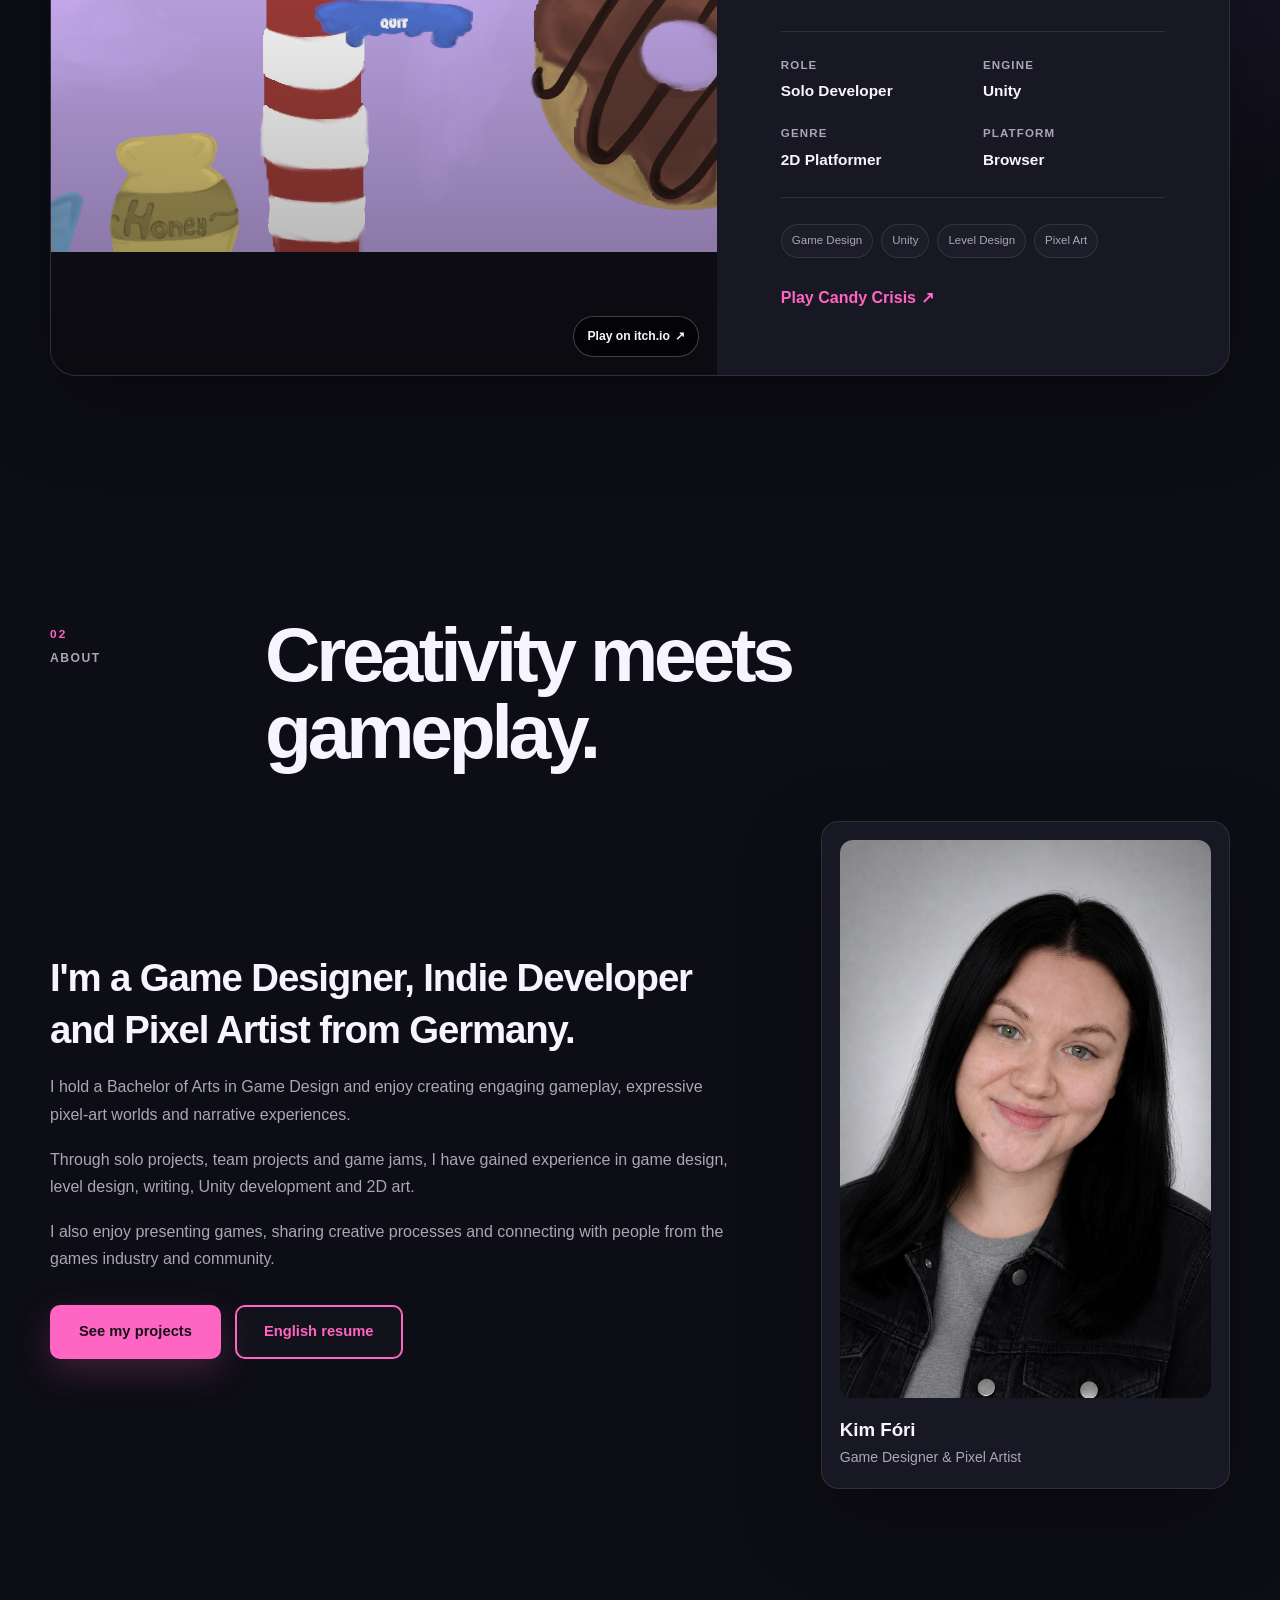
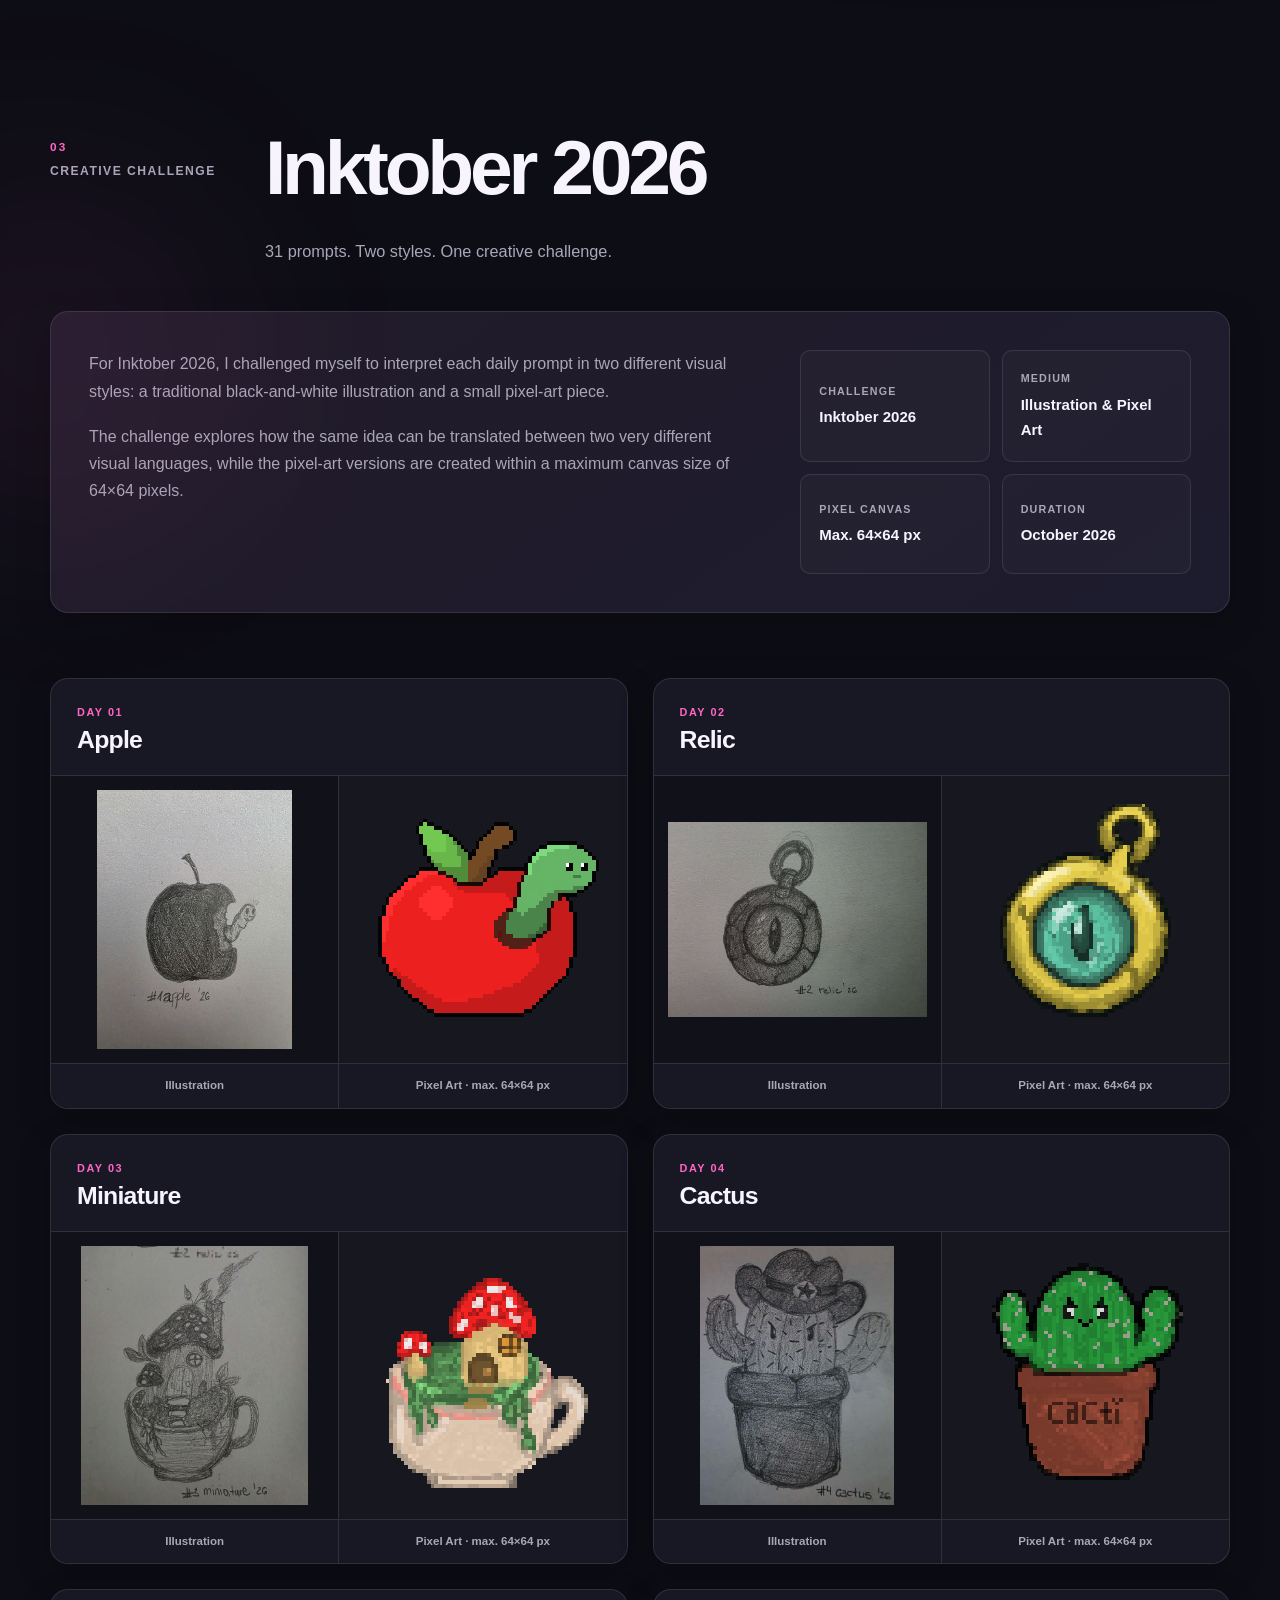
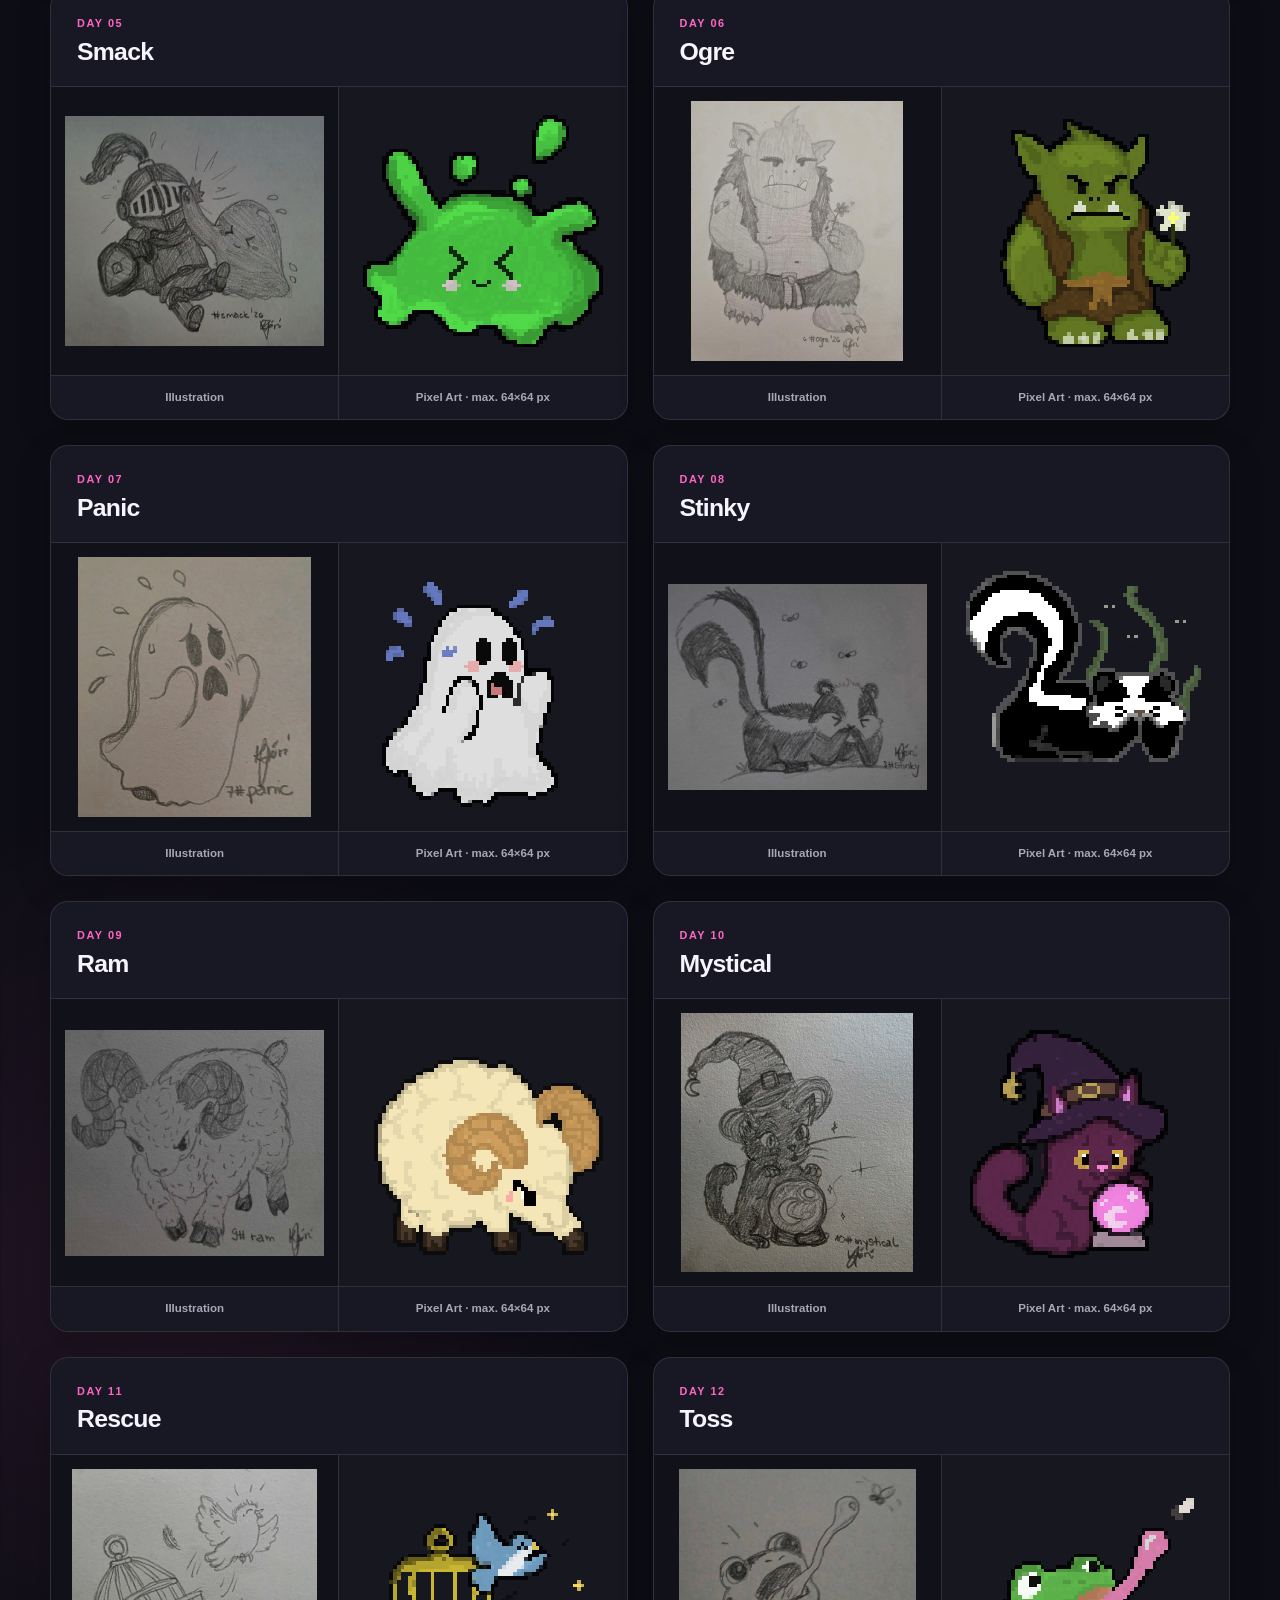
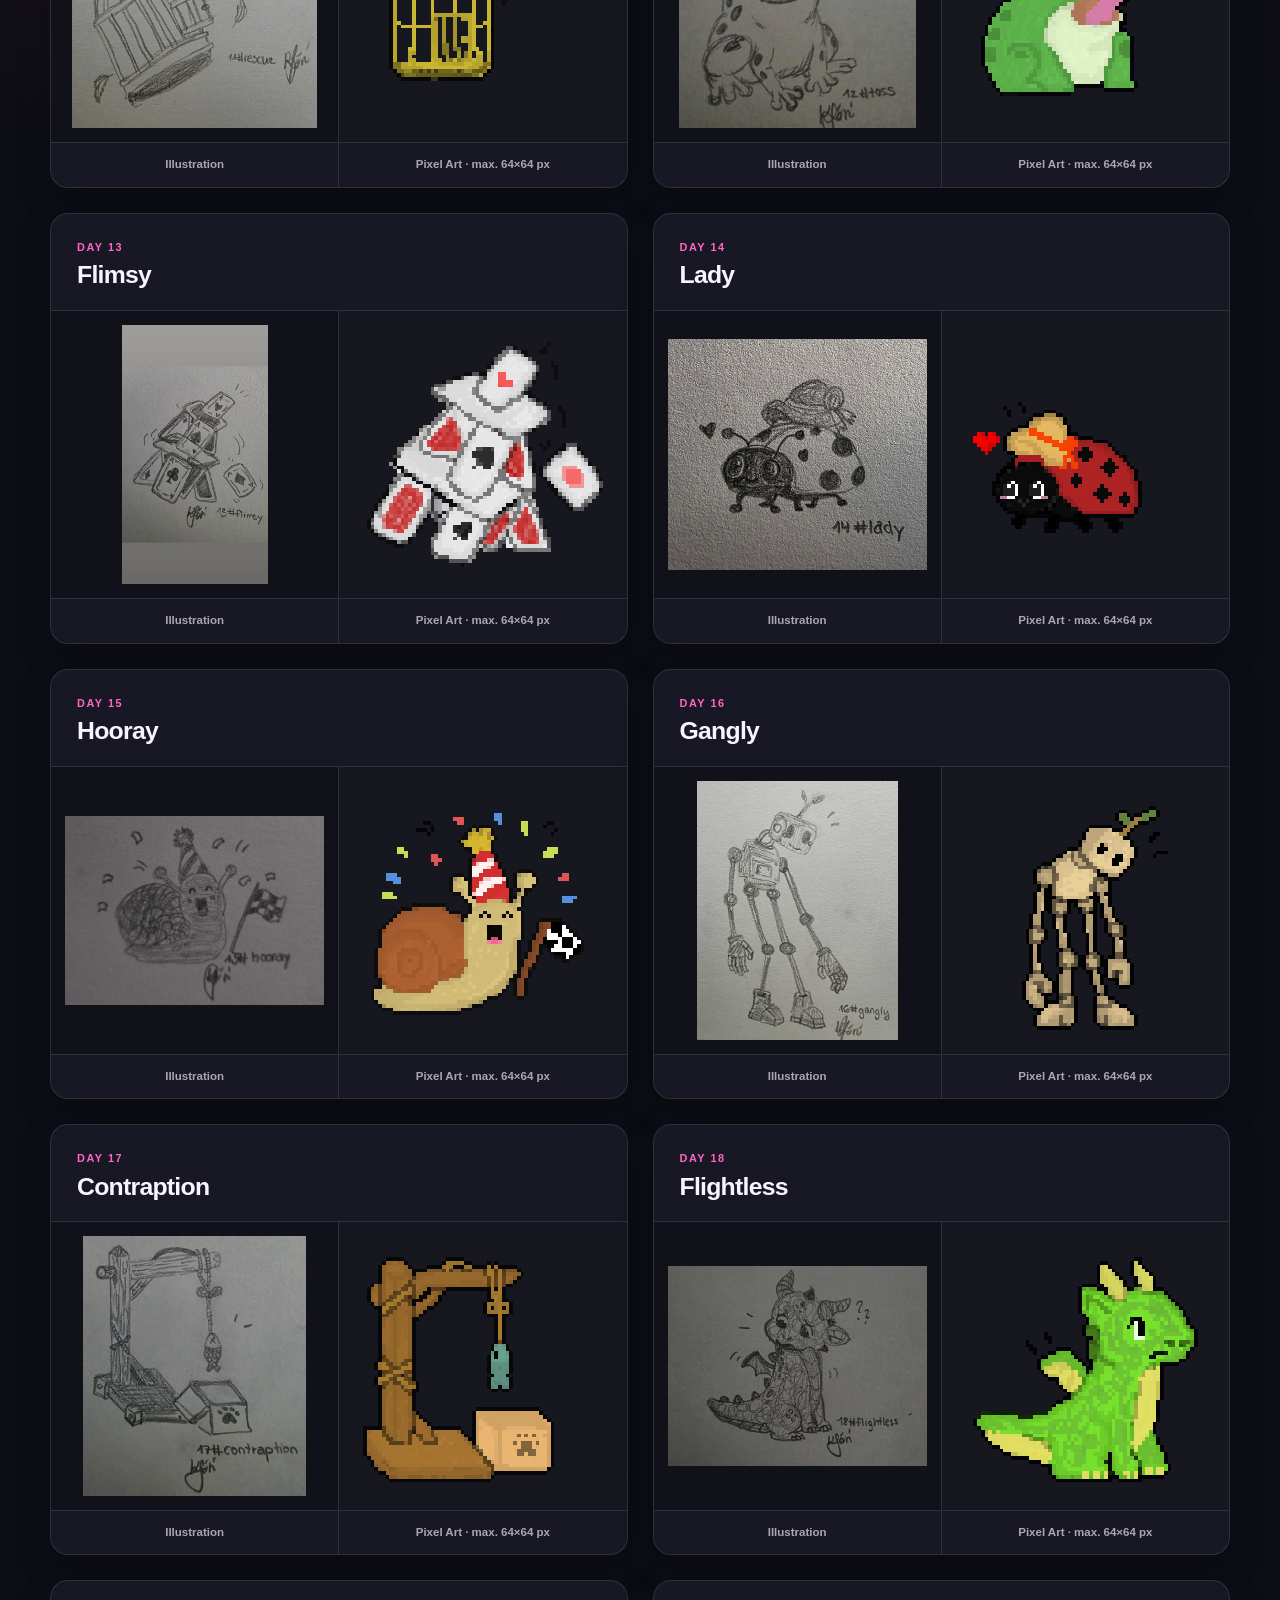
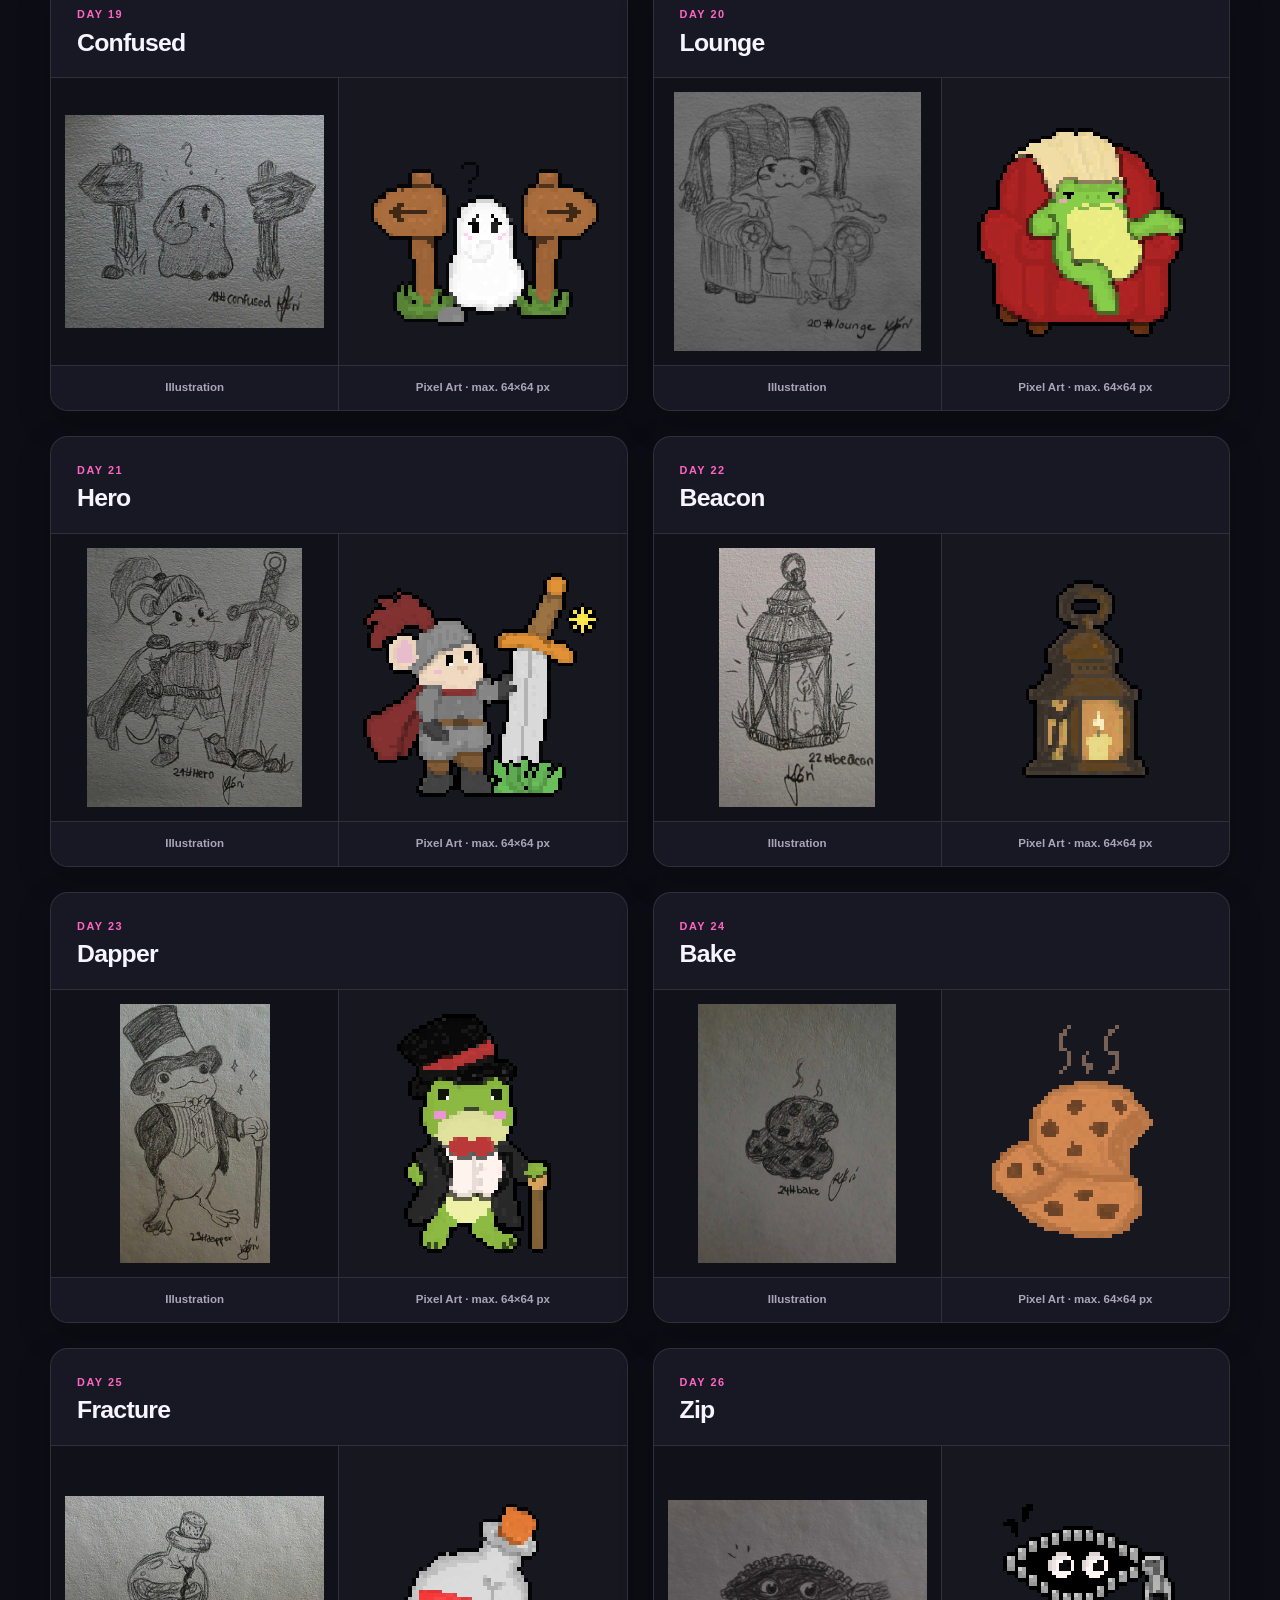
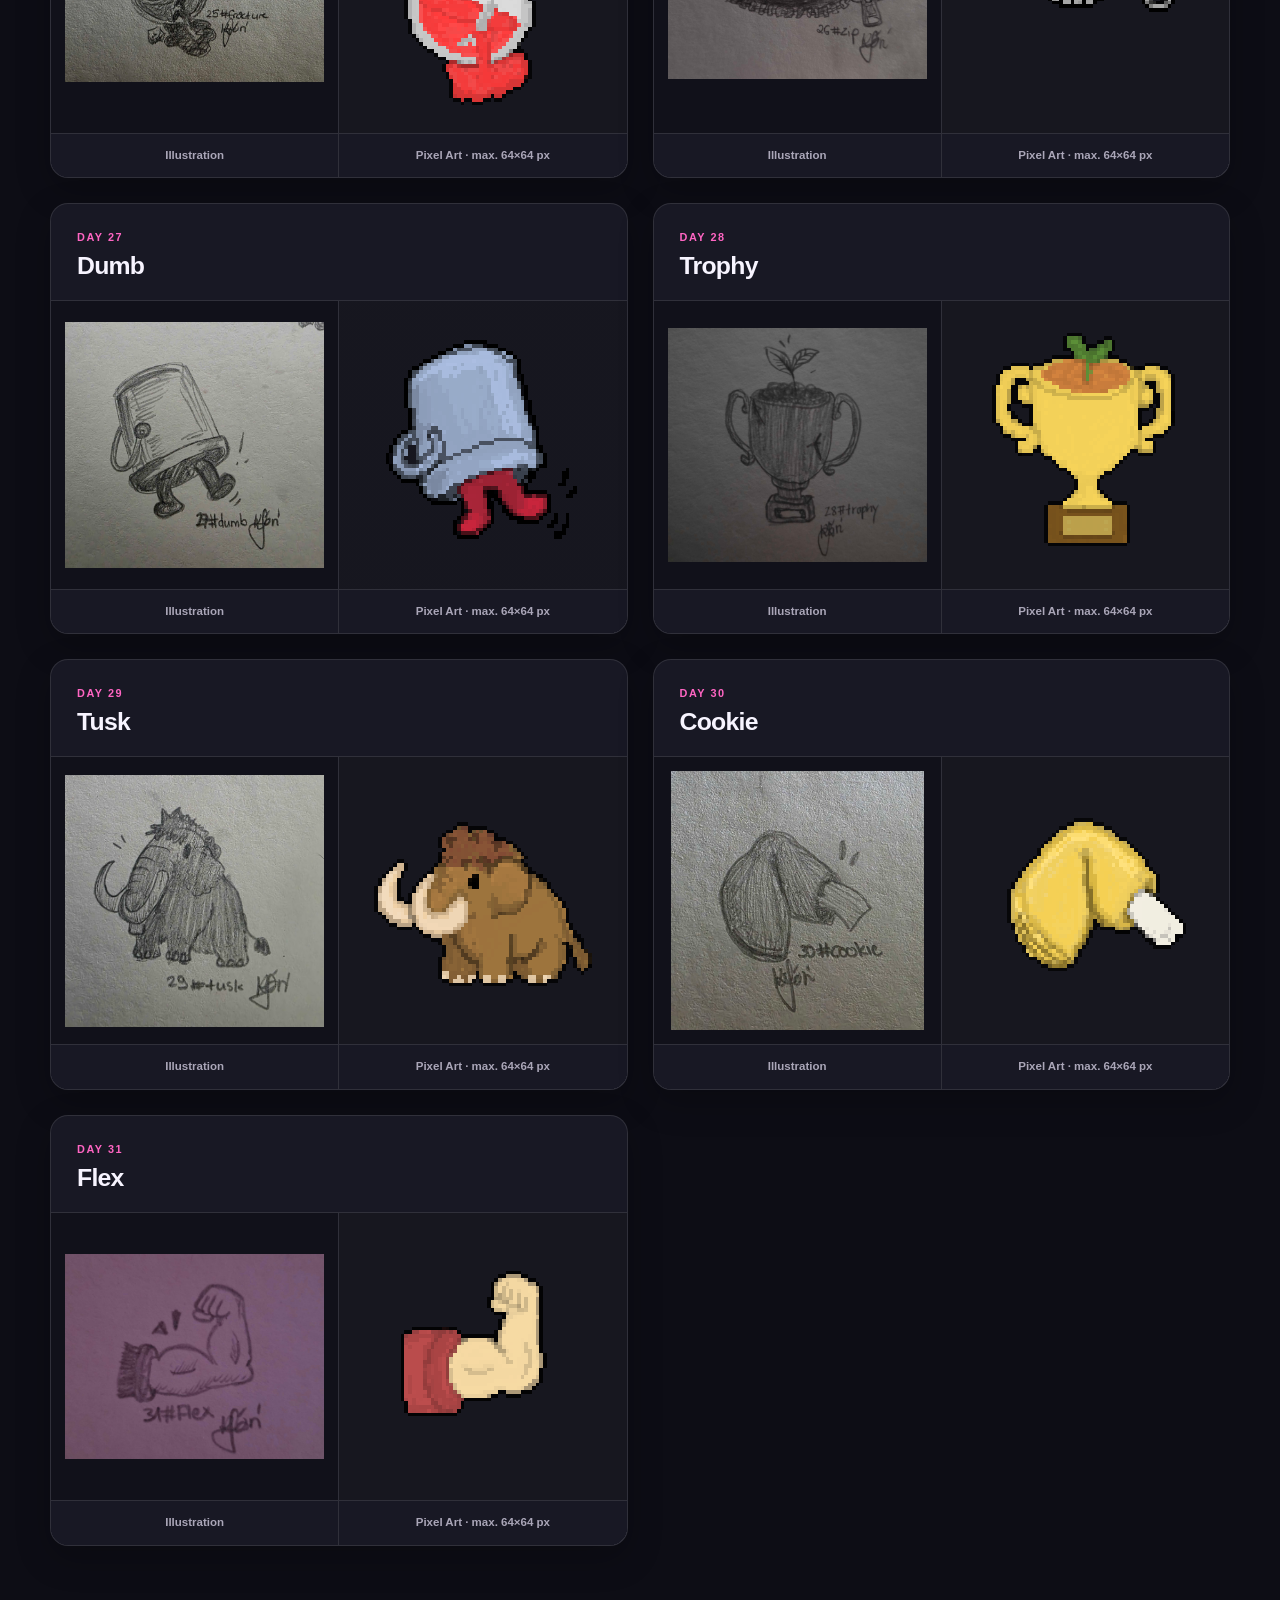
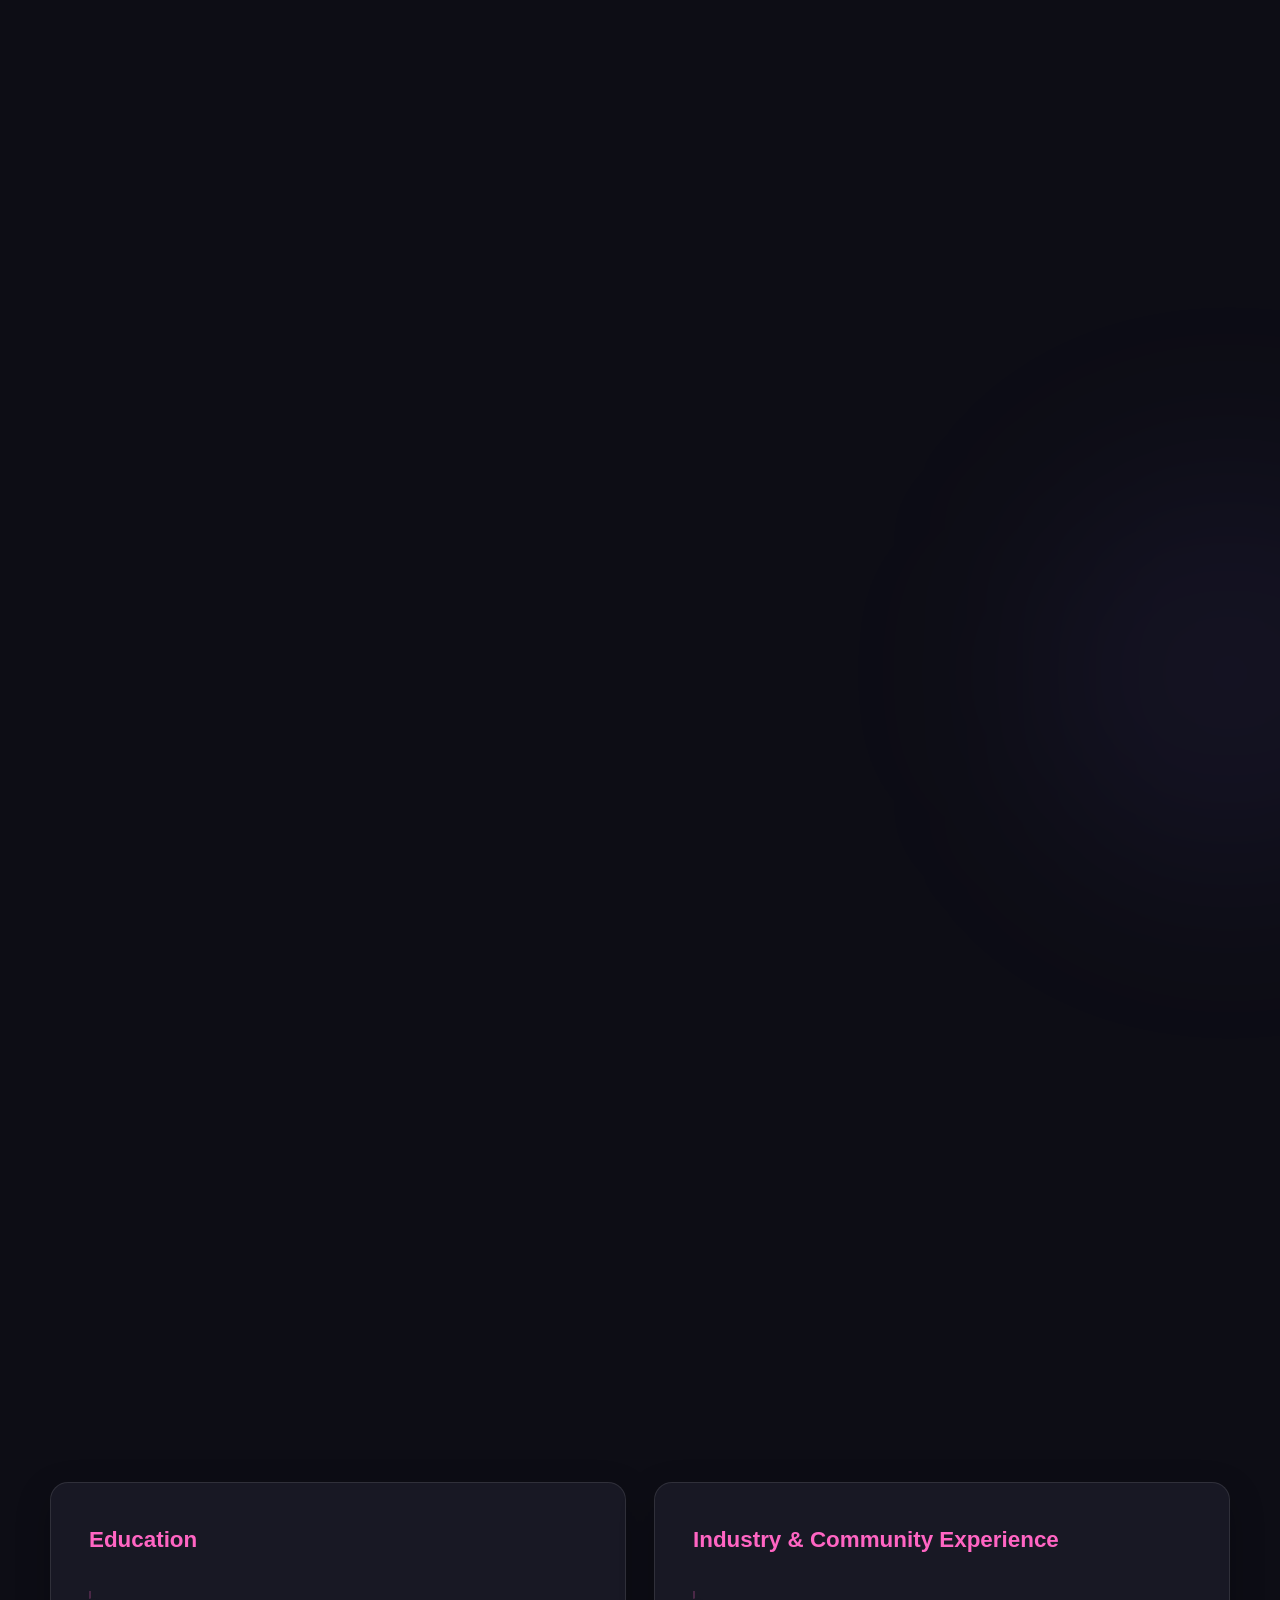
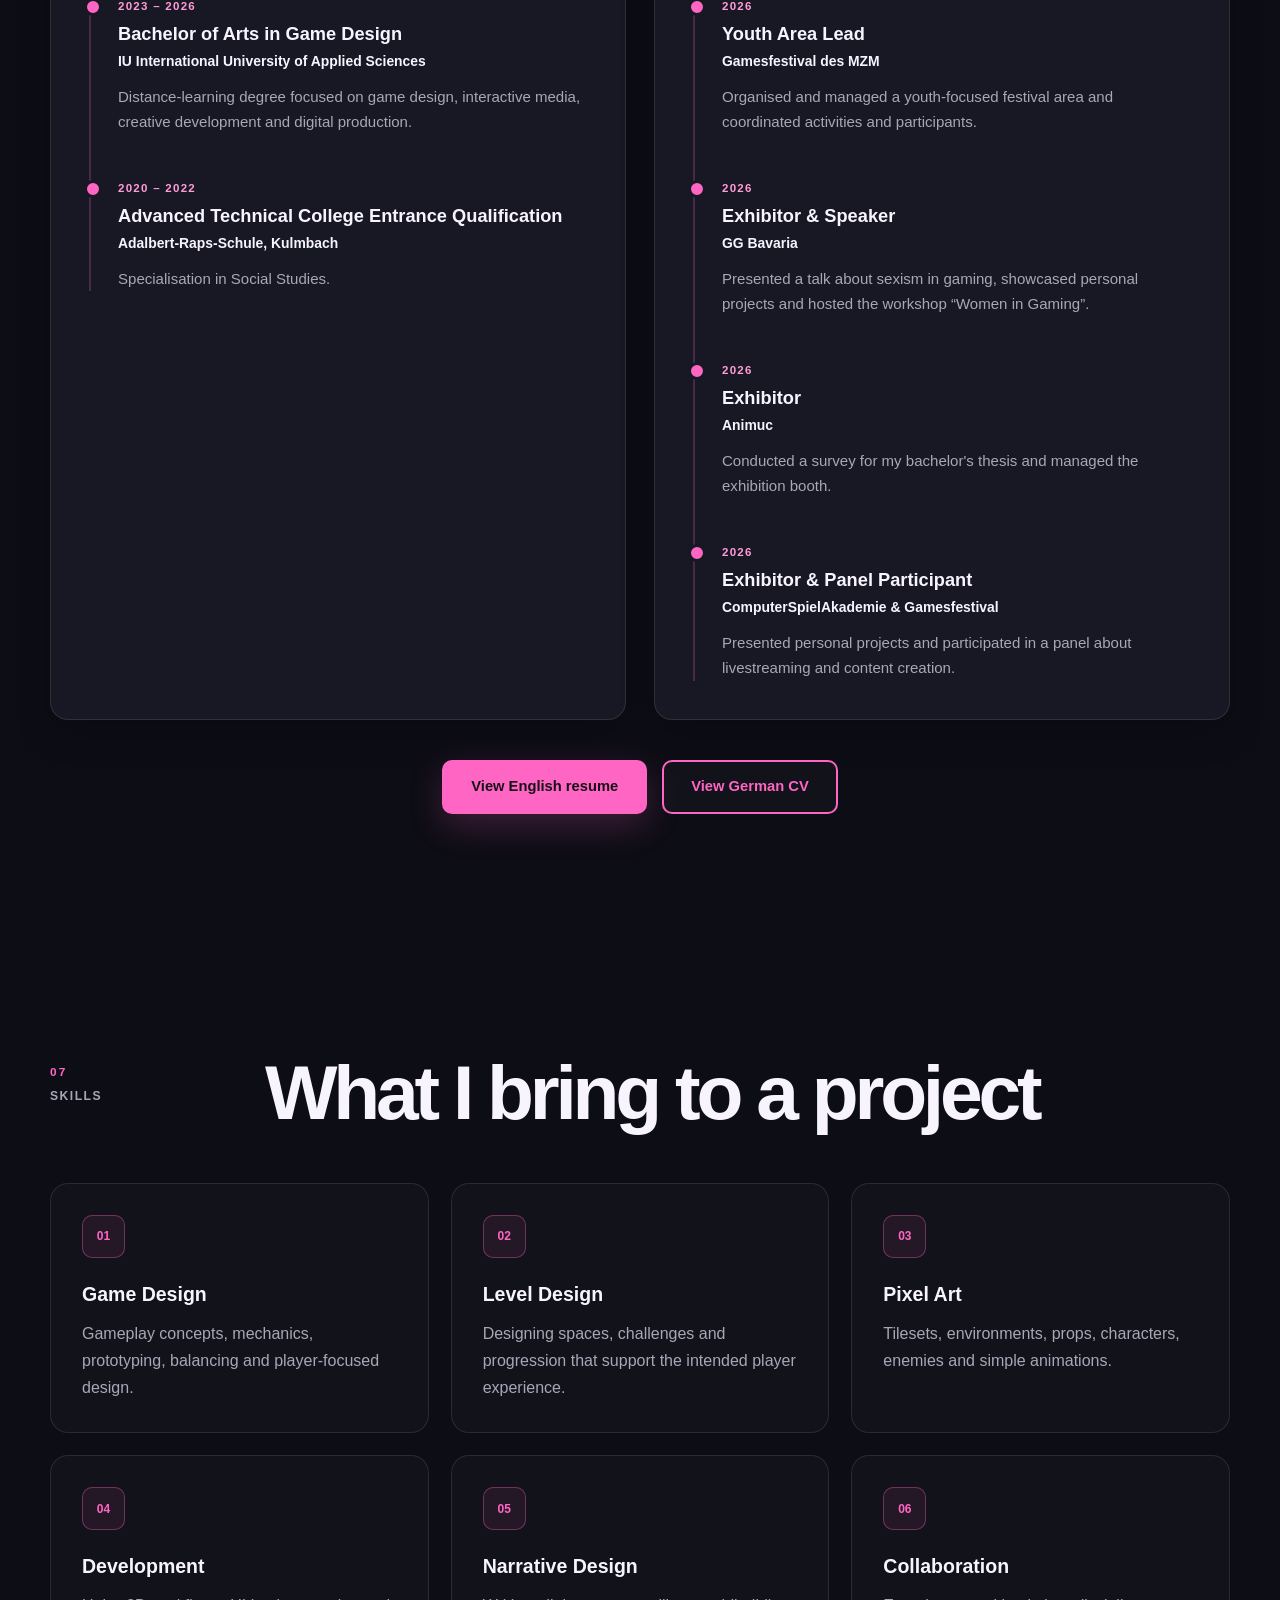
==== commit 962c4991: "Update index.html" ====
--- a/index.html
+++ b/index.html
@@ -143,113 +143,129 @@
 
 </section>
 
-        <!-- =========================================================
-             FEATURED PROJECT
-        ========================================================== -->
-
-        <section class="section featured-section"
-                 id="featured">
-
-            <div class="section-heading reveal">
+       
+<!-- =========================================================
+     FEATURED PROJECT
+========================================================= -->
+
+<section class="section featured-section" id="featured">
+
+    <div class="section-heading reveal">
+
+        <div>
+            <p class="section-number">01</p>
+            <p class="section-label">Featured Project</p>
+        </div>
+
+        <h2>Candy Crisis</h2>
+
+    </div>
+
+    <article class="featured-project reveal">
+
+        <a href="https://pikakimi30.itch.io/candy-crisis"
+           target="_blank"
+           rel="noopener noreferrer"
+           class="featured-image"
+           aria-label="Open Candy Crisis on itch.io">
+
+            <video
+                class="featured-video"
+                autoplay
+                muted
+                loop
+                playsinline
+                preload="metadata"
+                poster="images/candy-crisis.png"
+                aria-label="Candy Crisis gameplay preview">
+
+                <source
+                    src="videos/candy-crisis-preview.mp4"
+                    type="video/mp4">
+
+                Your browser does not support HTML5 video.
+
+            </video>
+
+            <span class="project-badge">
+                Solo Project
+            </span>
+
+            <span class="image-action">
+                Play on itch.io
+                <span aria-hidden="true">&nearr;</span>
+            </span>
+
+        </a>
+
+        <div class="featured-content">
+
+            <p class="project-role">
+                Game Design &bull; Programming &bull; Pixel Art
+            </p>
+
+            <h3>
+                A colourful world built entirely by me.
+            </h3>
+
+            <p>
+                Candy Crisis is a 2D pixel-art platformer that
+                I designed and developed as a solo project.
+            </p>
+
+            <p>
+                I created the game concept, mechanics, levels,
+                programming, enemy behaviour, boss fight,
+                interface and visual assets.
+            </p>
+
+            <div class="project-details">
 
                 <div>
-                    <p class="section-number">01</p>
-                    <p class="section-label">Featured Project</p>
+                    <span>Role</span>
+                    <strong>Solo Developer</strong>
                 </div>
 
-                <h2>
-                    Candy Crisis
-                </h2>
+                <div>
+                    <span>Engine</span>
+                    <strong>Unity</strong>
+                </div>
+
+                <div>
+                    <span>Genre</span>
+                    <strong>2D Platformer</strong>
+                </div>
+
+                <div>
+                    <span>Platform</span>
+                    <strong>Browser</strong>
+                </div>
 
             </div>
 
-            <article class="featured-project reveal">
-
-                <a href="https://pikakimi30.itch.io/candy-crisis"
-                   target="_blank"
-                   rel="noopener noreferrer"
-                   class="featured-image"
-                   aria-label="Open Candy Crisis on itch.io">
-
-                    <img src="images/candy-crisis.png"
-                         alt="Gameplay screenshot from Candy Crisis">
-
-                    <span class="project-badge">
-                        Solo Project
-                    </span>
-
-                    <span class="image-action">
-                        Play on itch.io
-                        <span aria-hidden="true">&nearr;</span>
-                    </span>
-
-                </a>
-
-                <div class="featured-content">
-
-                    <p class="project-role">
-                        Game Design &bull; Programming &bull; Pixel Art
-                    </p>
-
-                    <h3>
-                        A colourful world built entirely by me.
-                    </h3>
-
-                    <p>
-                        Candy Crisis is a 2D pixel-art platformer that
-                        I designed and developed as a solo project.
-                    </p>
-
-                    <p>
-                        I created the game concept, mechanics, levels,
-                        programming, enemy behaviour, boss fight,
-                        interface and visual assets.
-                    </p>
-
-                    <div class="project-details">
-
-                        <div>
-                            <span>Role</span>
-                            <strong>Solo Developer</strong>
-                        </div>
-
-                        <div>
-                            <span>Engine</span>
-                            <strong>Unity</strong>
-                        </div>
-
-                        <div>
-                            <span>Genre</span>
-                            <strong>2D Platformer</strong>
-                        </div>
-
-                        <div>
-                            <span>Platform</span>
-                            <strong>Browser</strong>
-                        </div>
-
-                    </div>
-
-                    <ul class="project-tags">
-                        <li>Game Design</li>
-                        <li>Unity</li>
-                        <li>Level Design</li>
-                        <li>Pixel Art</li>
-                    </ul>
-
-                    <a href="https://pikakimi30.itch.io/candy-crisis"
-                       target="_blank"
-                       rel="noopener noreferrer"
-                       class="project-link">
-                        Play Candy Crisis
-                        <span aria-hidden="true">&nearr;</span>
-                    </a>
-
-                </div>
-
-            </article>
-
-        </section>
+            <ul class="project-tags">
+                <li>Game Design</li>
+                <li>Unity</li>
+                <li>Level Design</li>
+                <li>Pixel Art</li>
+            </ul>
+
+            <a href="https://pikakimi30.itch.io/candy-crisis"
+               target="_blank"
+               rel="noopener noreferrer"
+               class="project-link">
+
+                Play Candy Crisis
+                <span aria-hidden="true">&nearr;</span>
+
+            </a>
+
+        </div>
+
+    </article>
+
+</section>
+
 
 
         <!-- =========================================================
--- a/style.css
+++ b/style.css
@@ -1853,3 +1853,41 @@
         transform: none;
     }
 }
+
+/* =========================================================
+   HERO CORE SKILLS
+========================================================= */
+
+.hero-skills {
+    display: flex;
+    flex-wrap: wrap;
+    gap: 10px;
+    margin-top: 24px;
+    margin-bottom: 28px;
+}
+
+.hero-skills span {
+    display: inline-flex;
+    align-items: center;
+    padding: 9px 15px;
+    border: 1px solid rgba(255, 255, 255, 0.16);
+    border-radius: 999px;
+    background: rgba(255, 255, 255, 0.05);
+    color: inherit;
+    font-size: 0.85rem;
+    font-weight: 500;
+    line-height: 1.3;
+}
+
+@media (max-width: 600px) {
+    .hero-skills {
+        gap: 8px;
+        margin-top: 20px;
+        margin-bottom: 24px;
+    }
+
+    .hero-skills span {
+        padding: 7px 11px;
+        font-size: 0.78rem;
+    }
+}
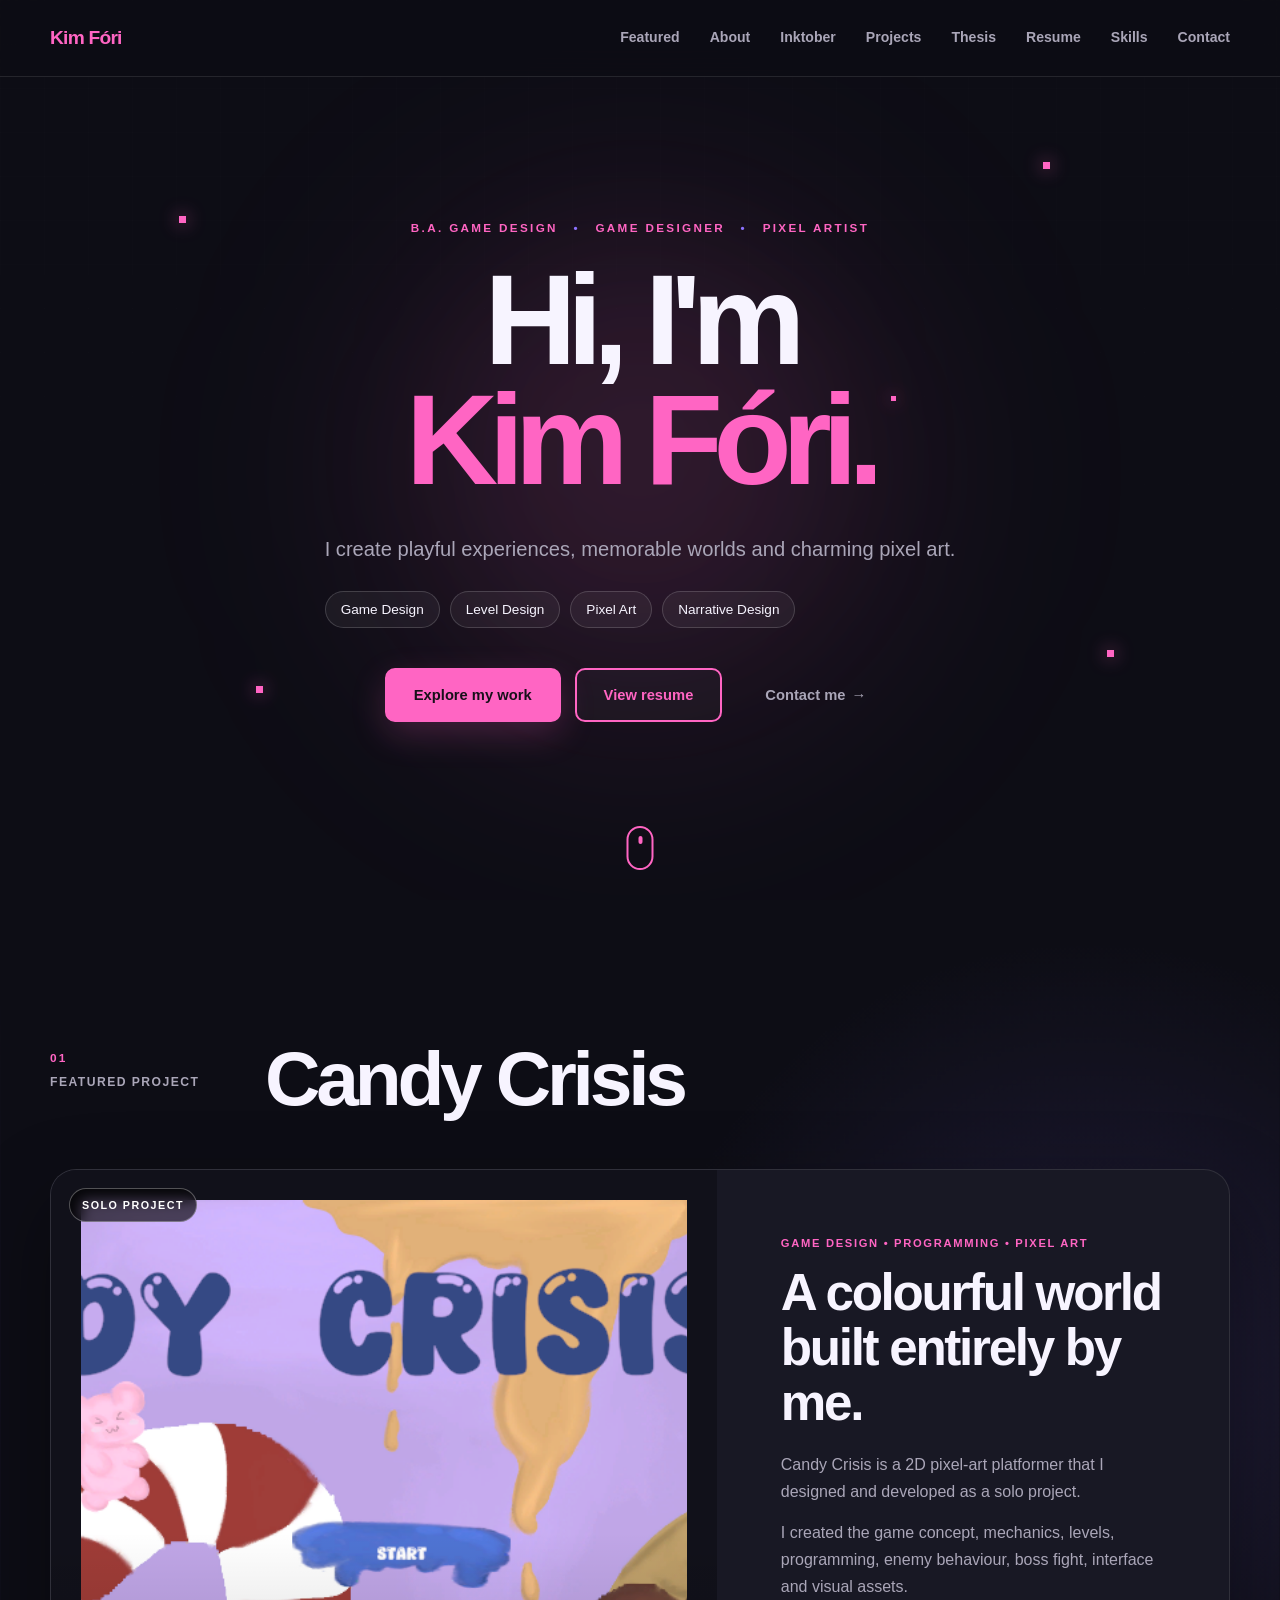
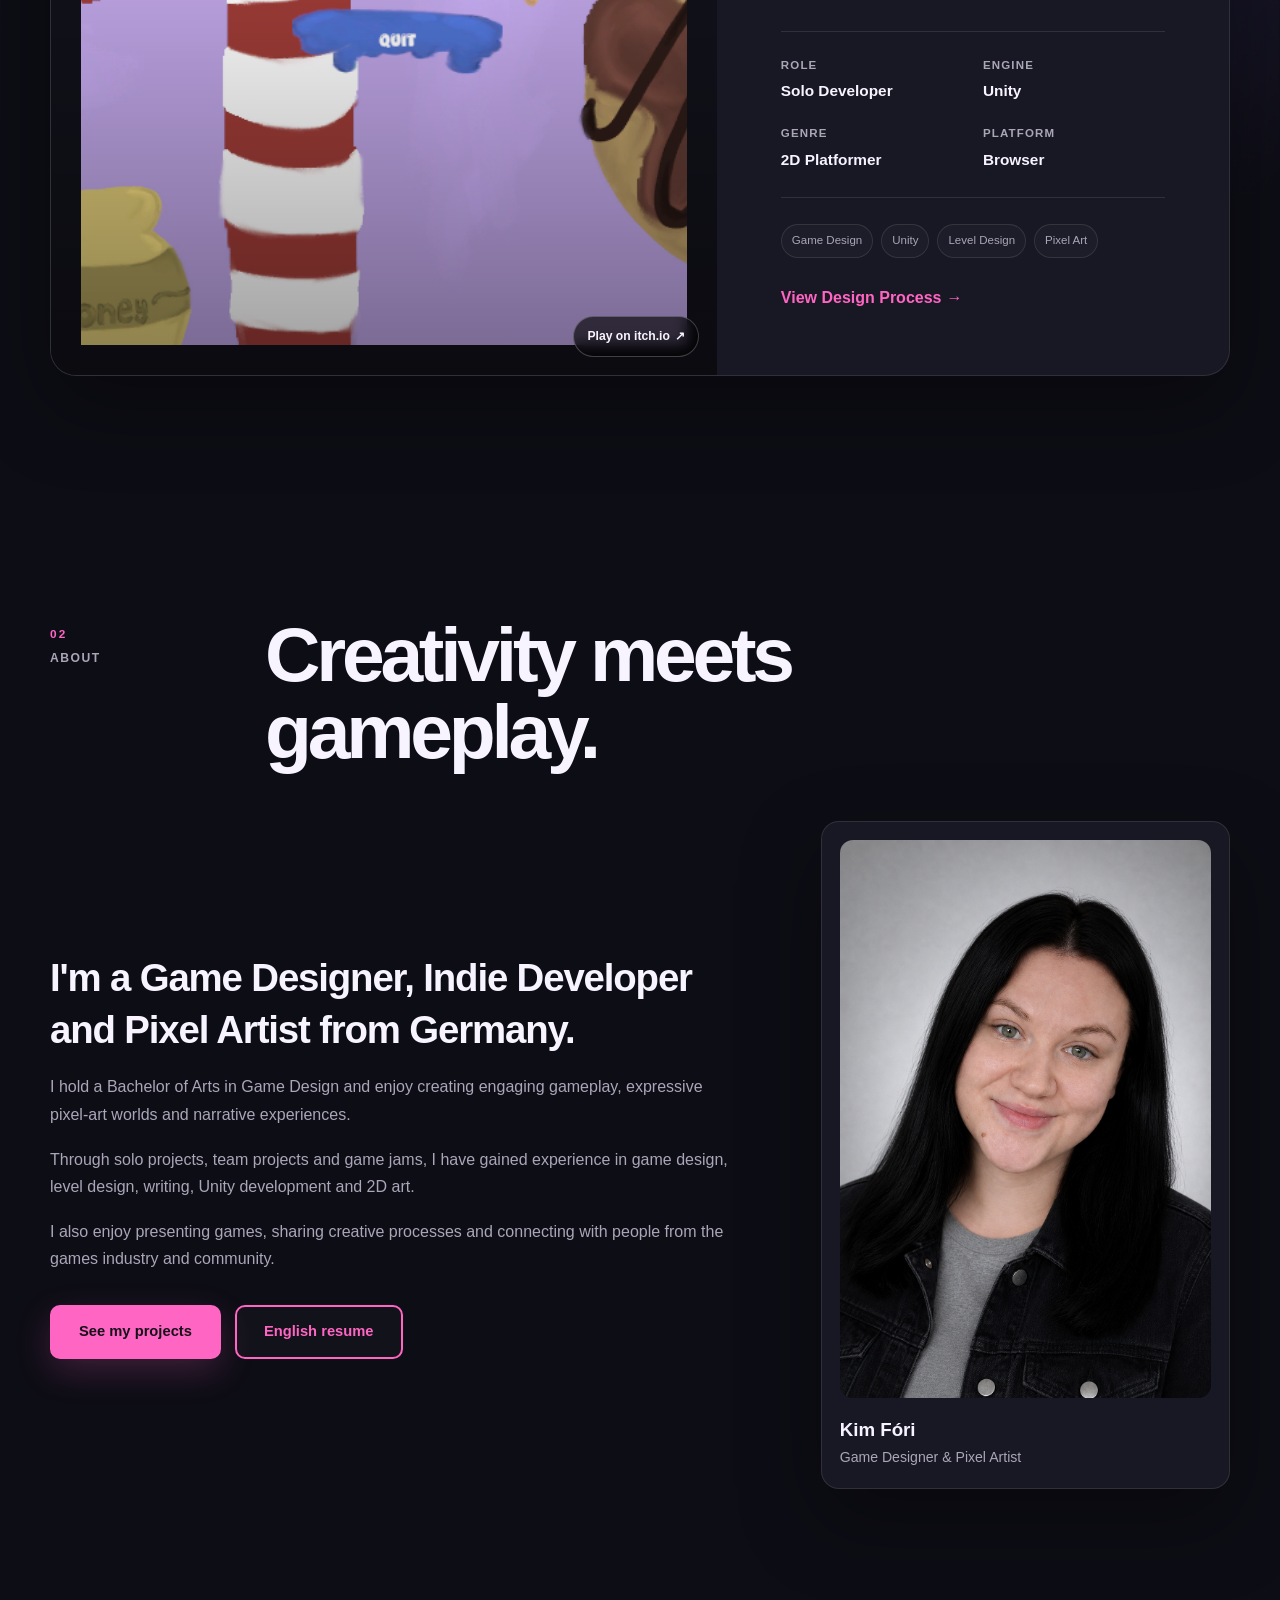
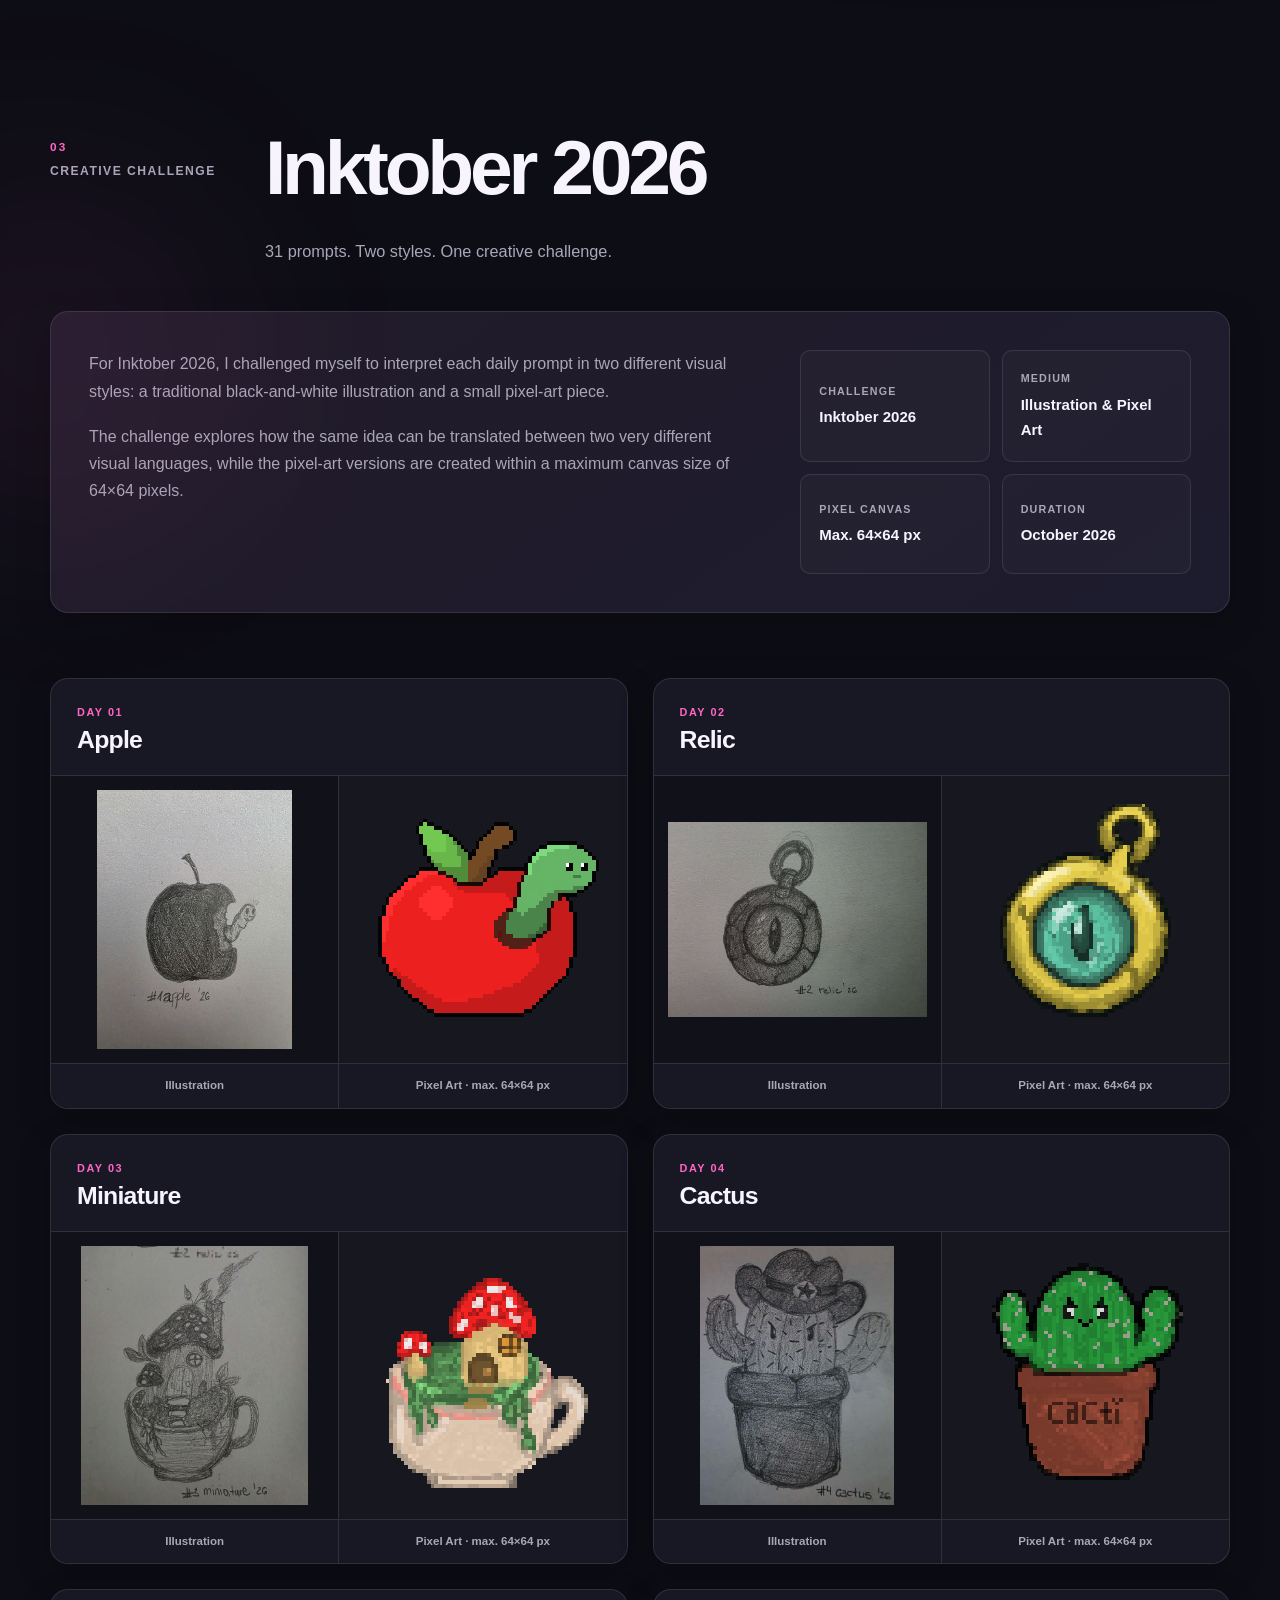
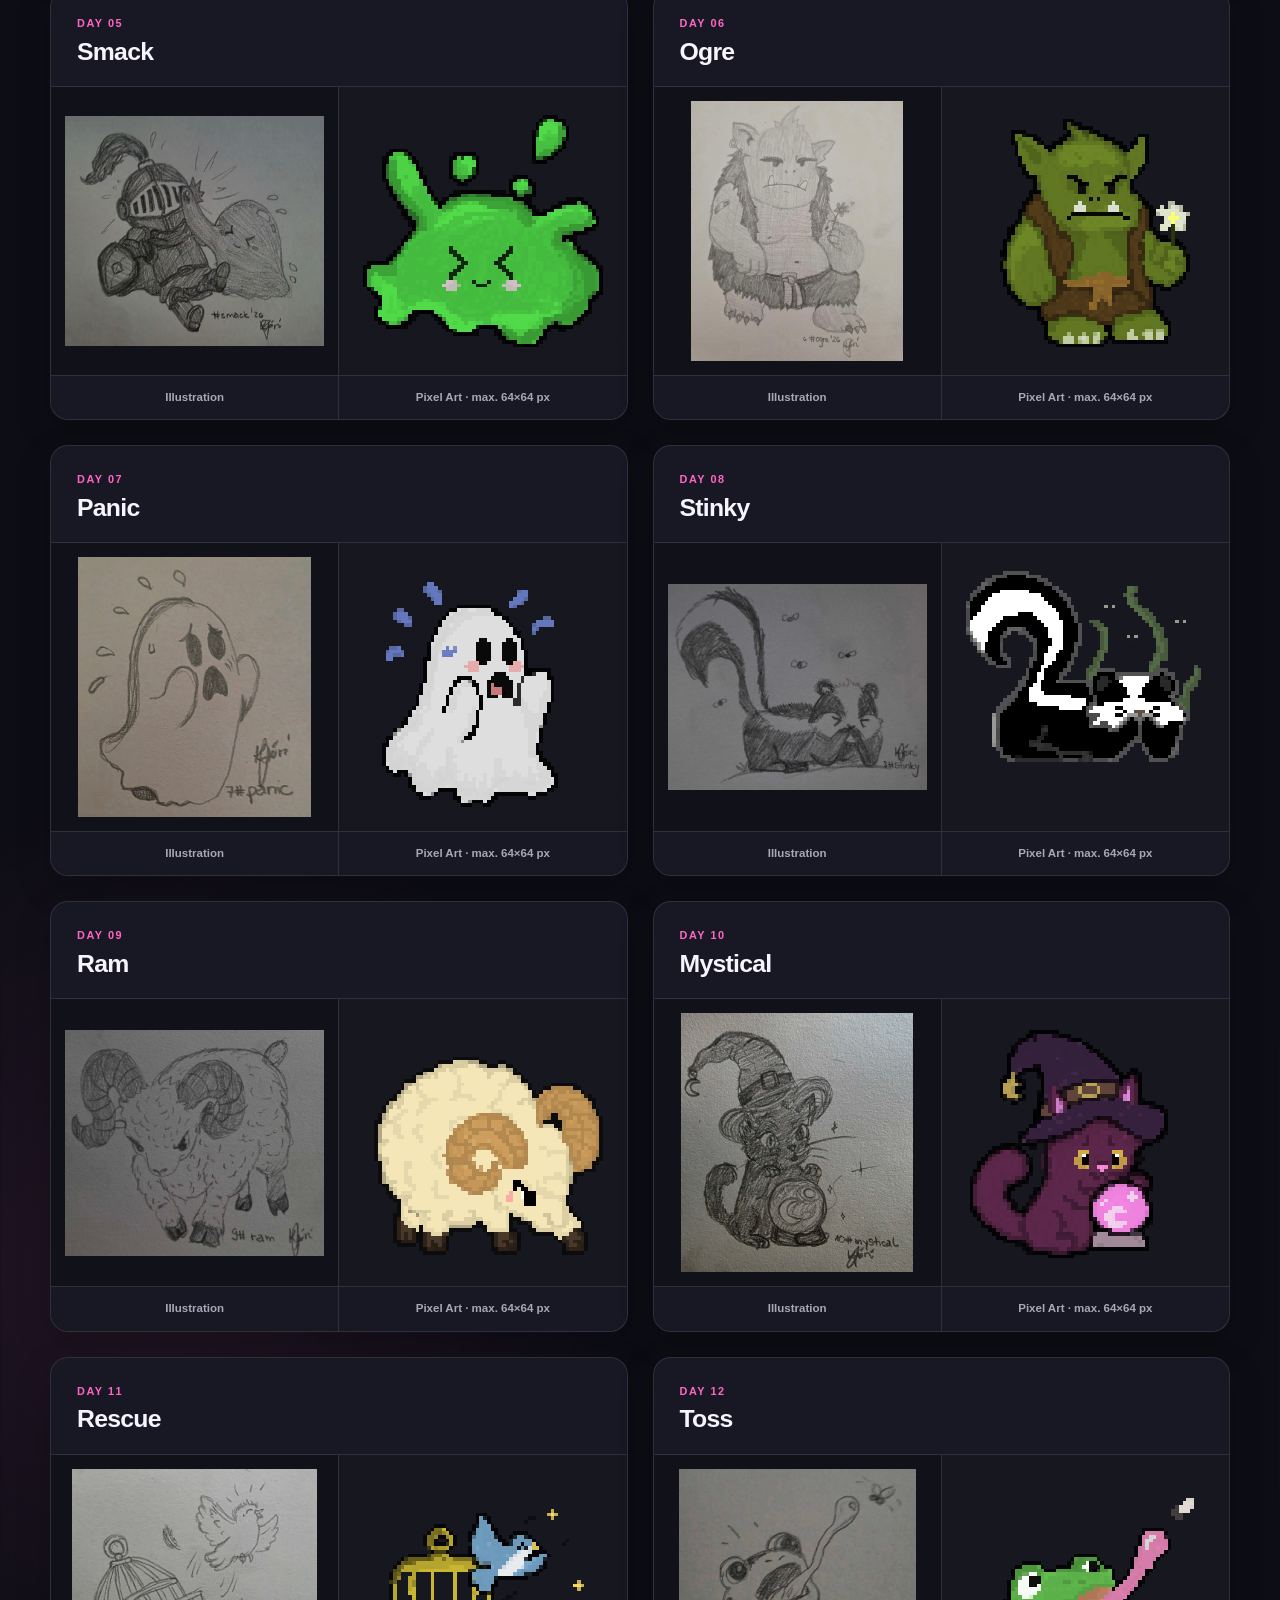
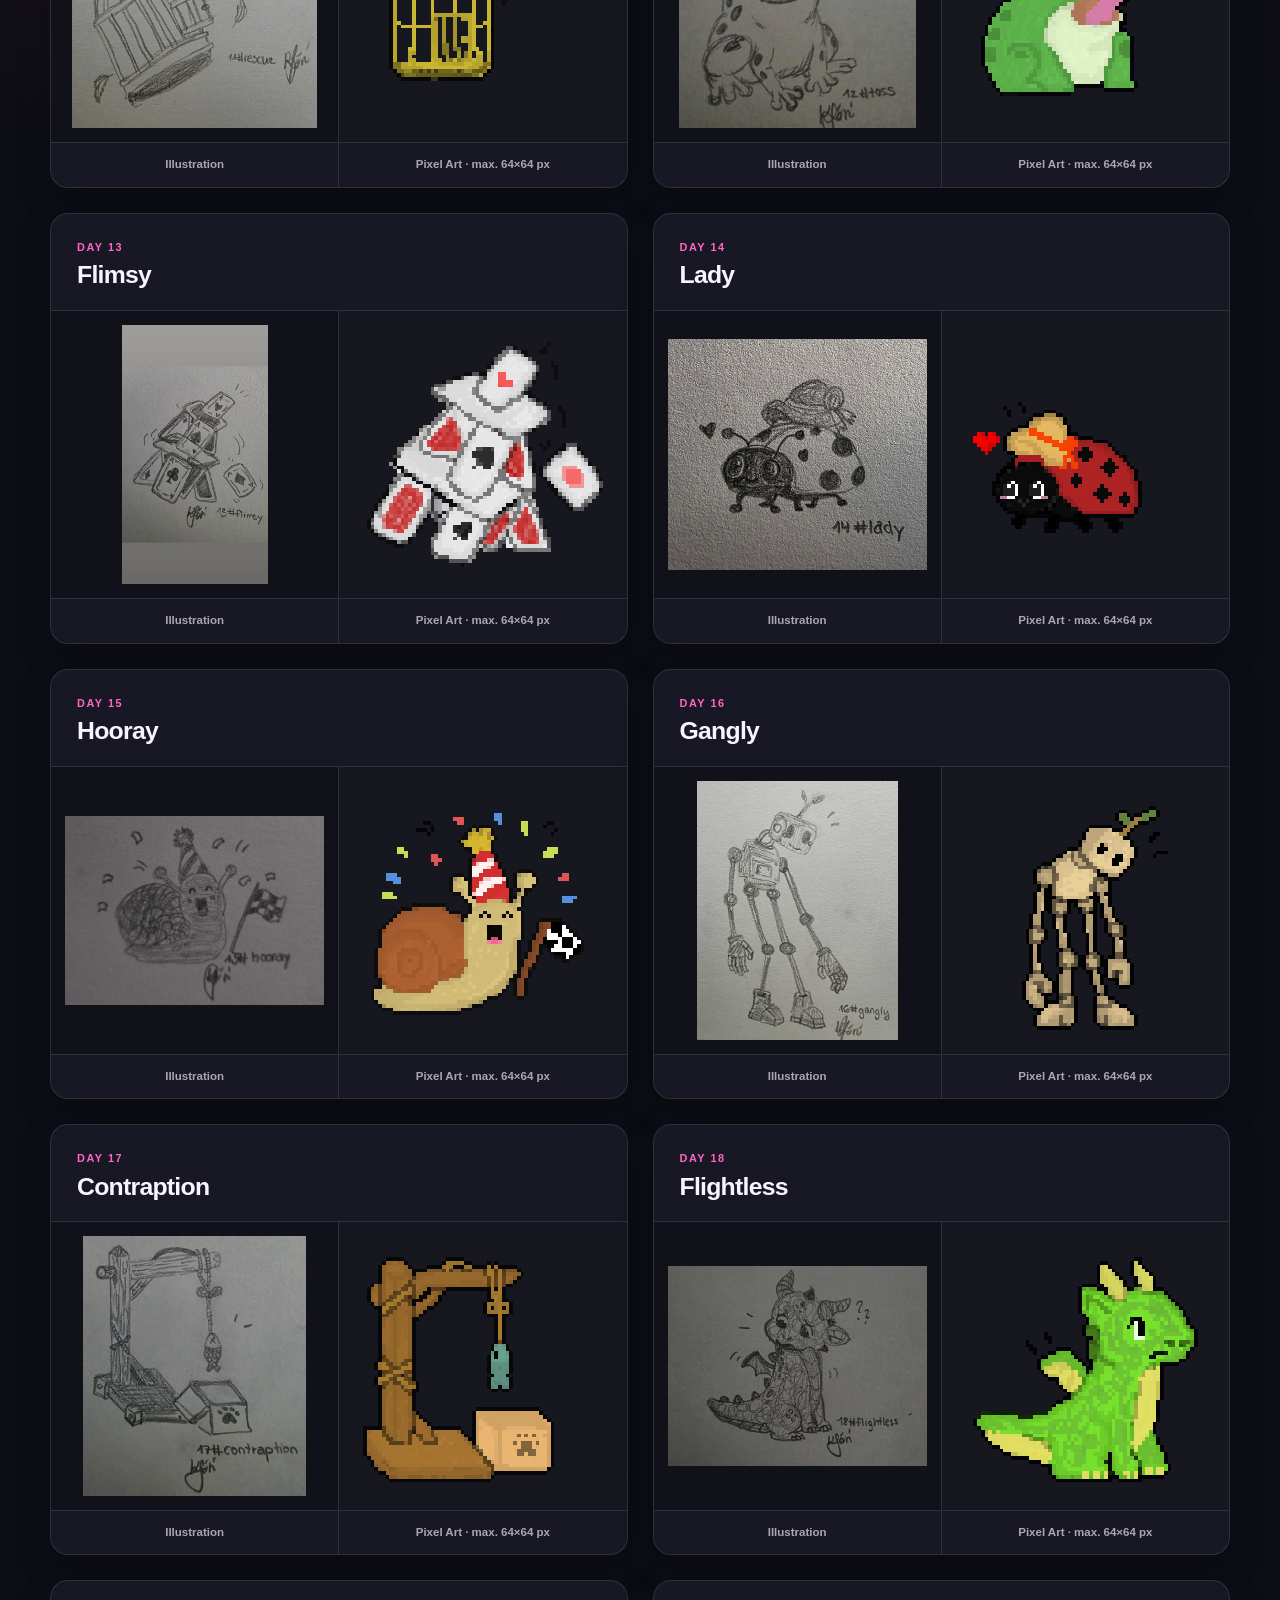
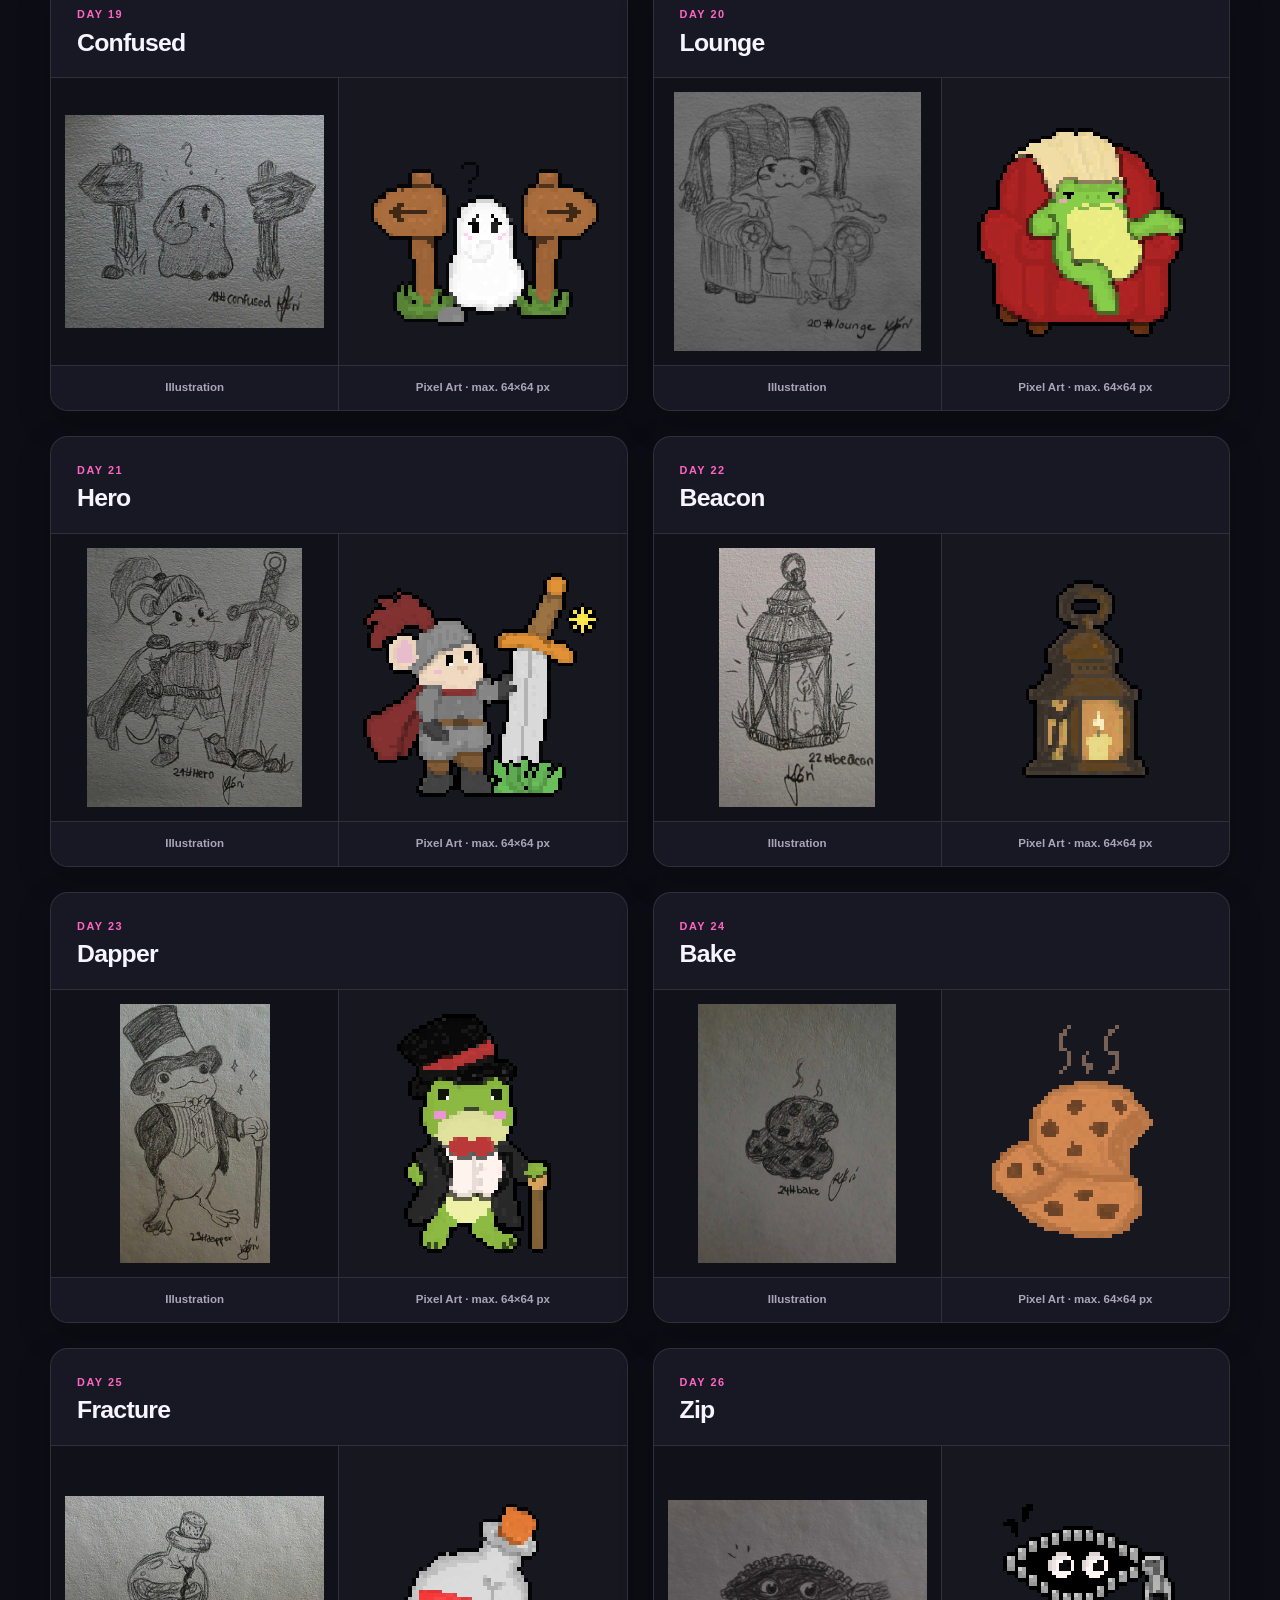
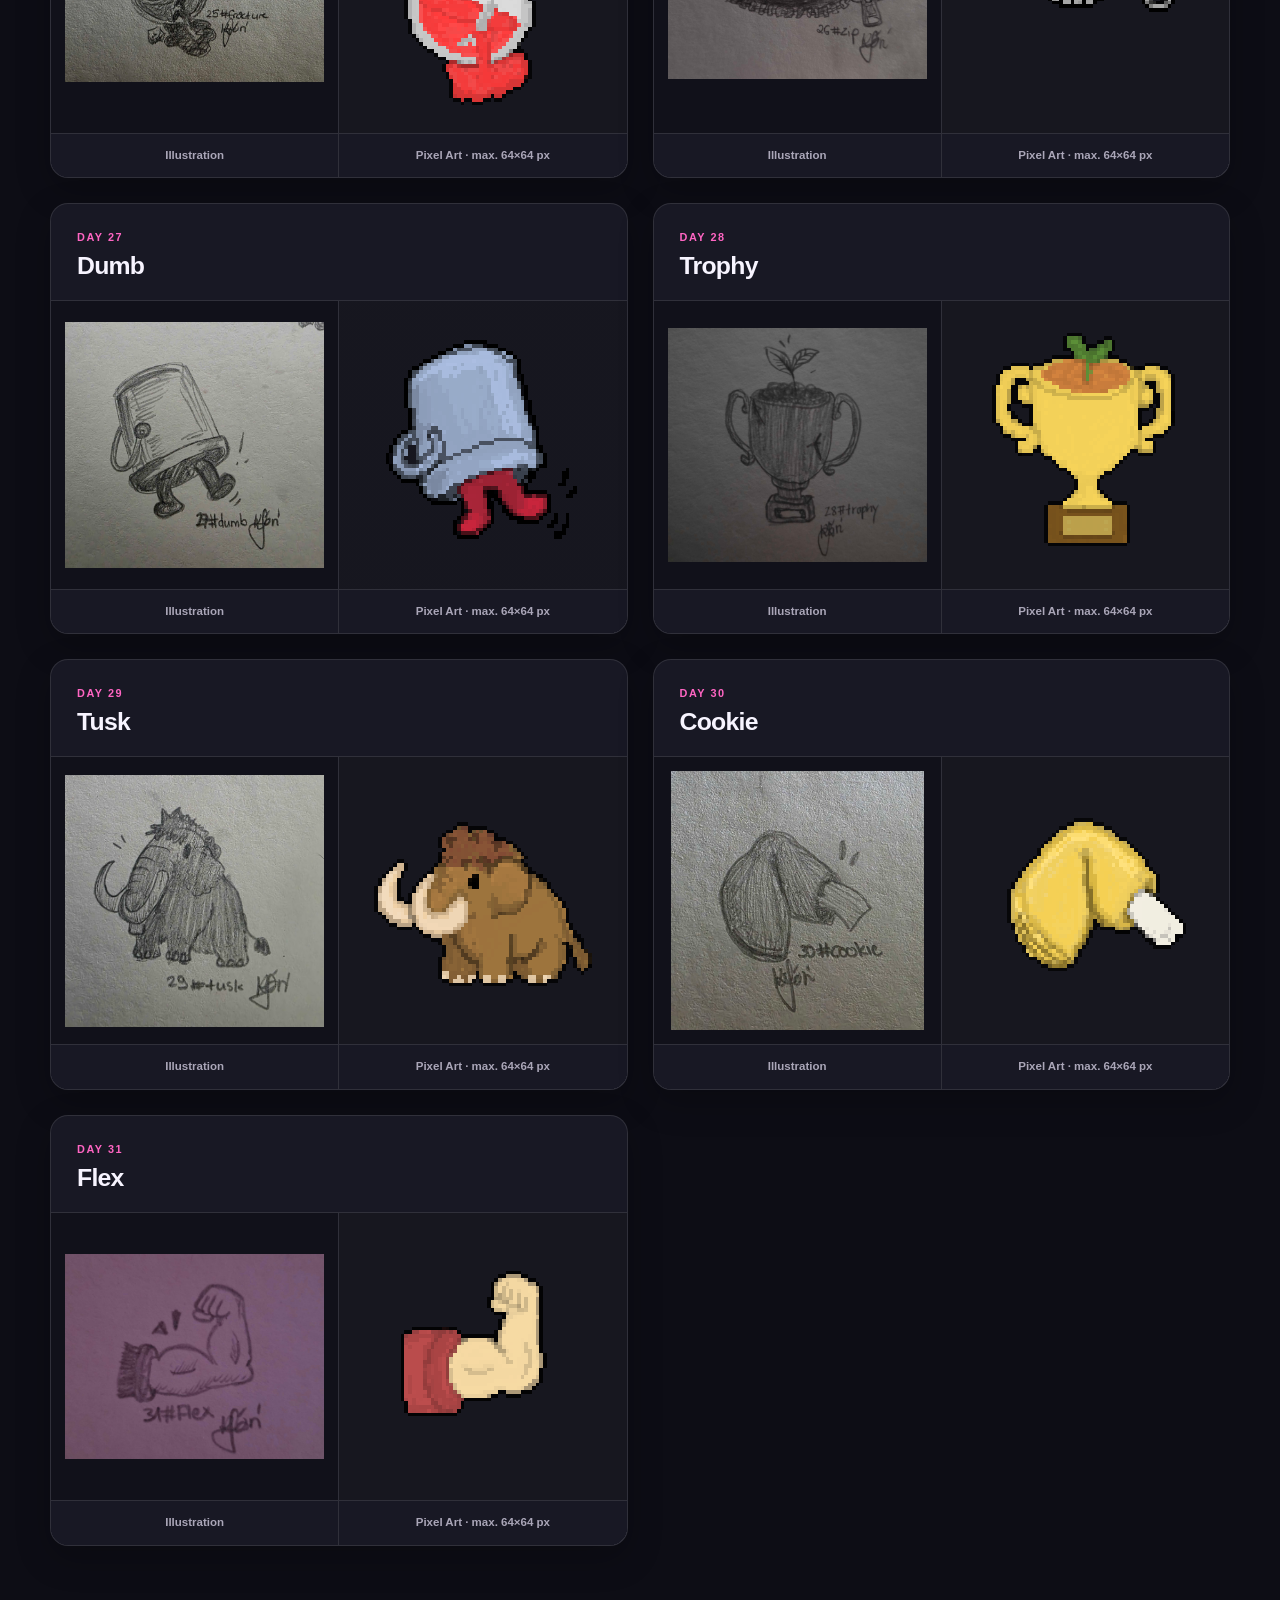
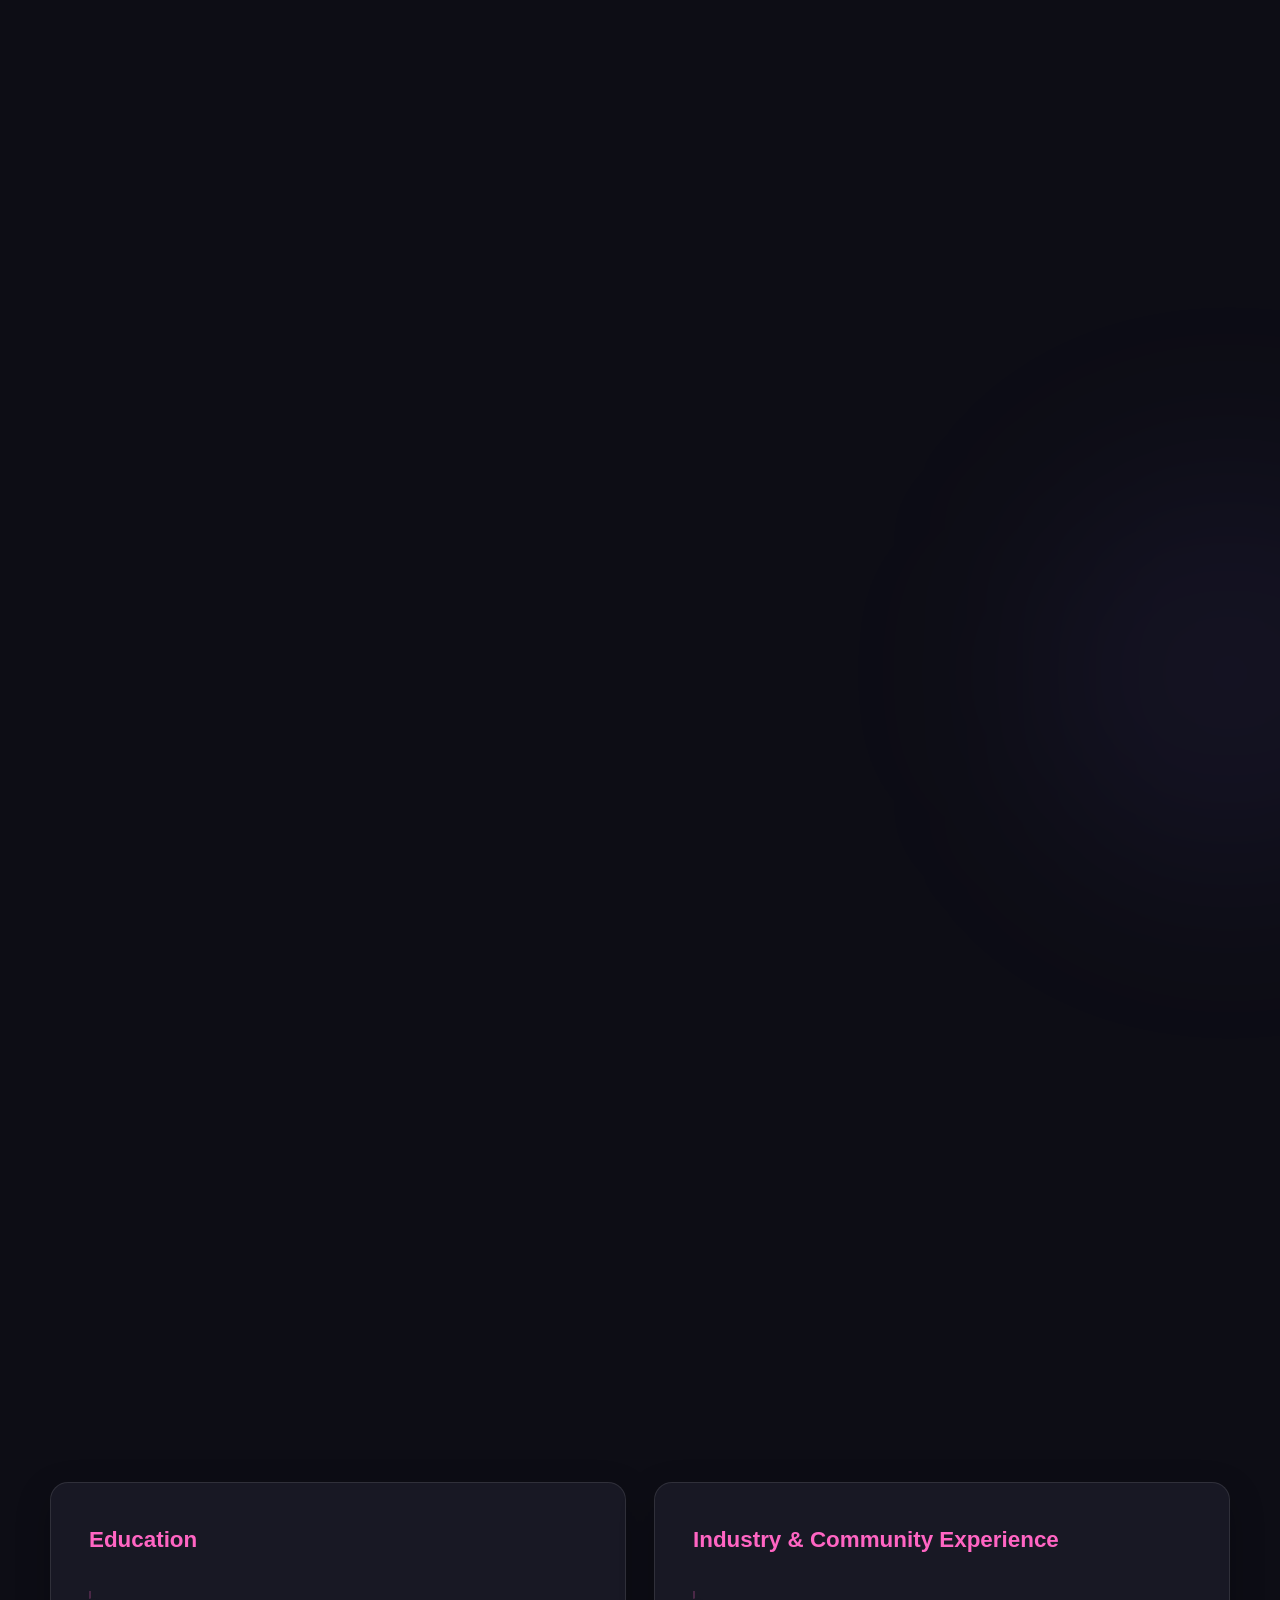
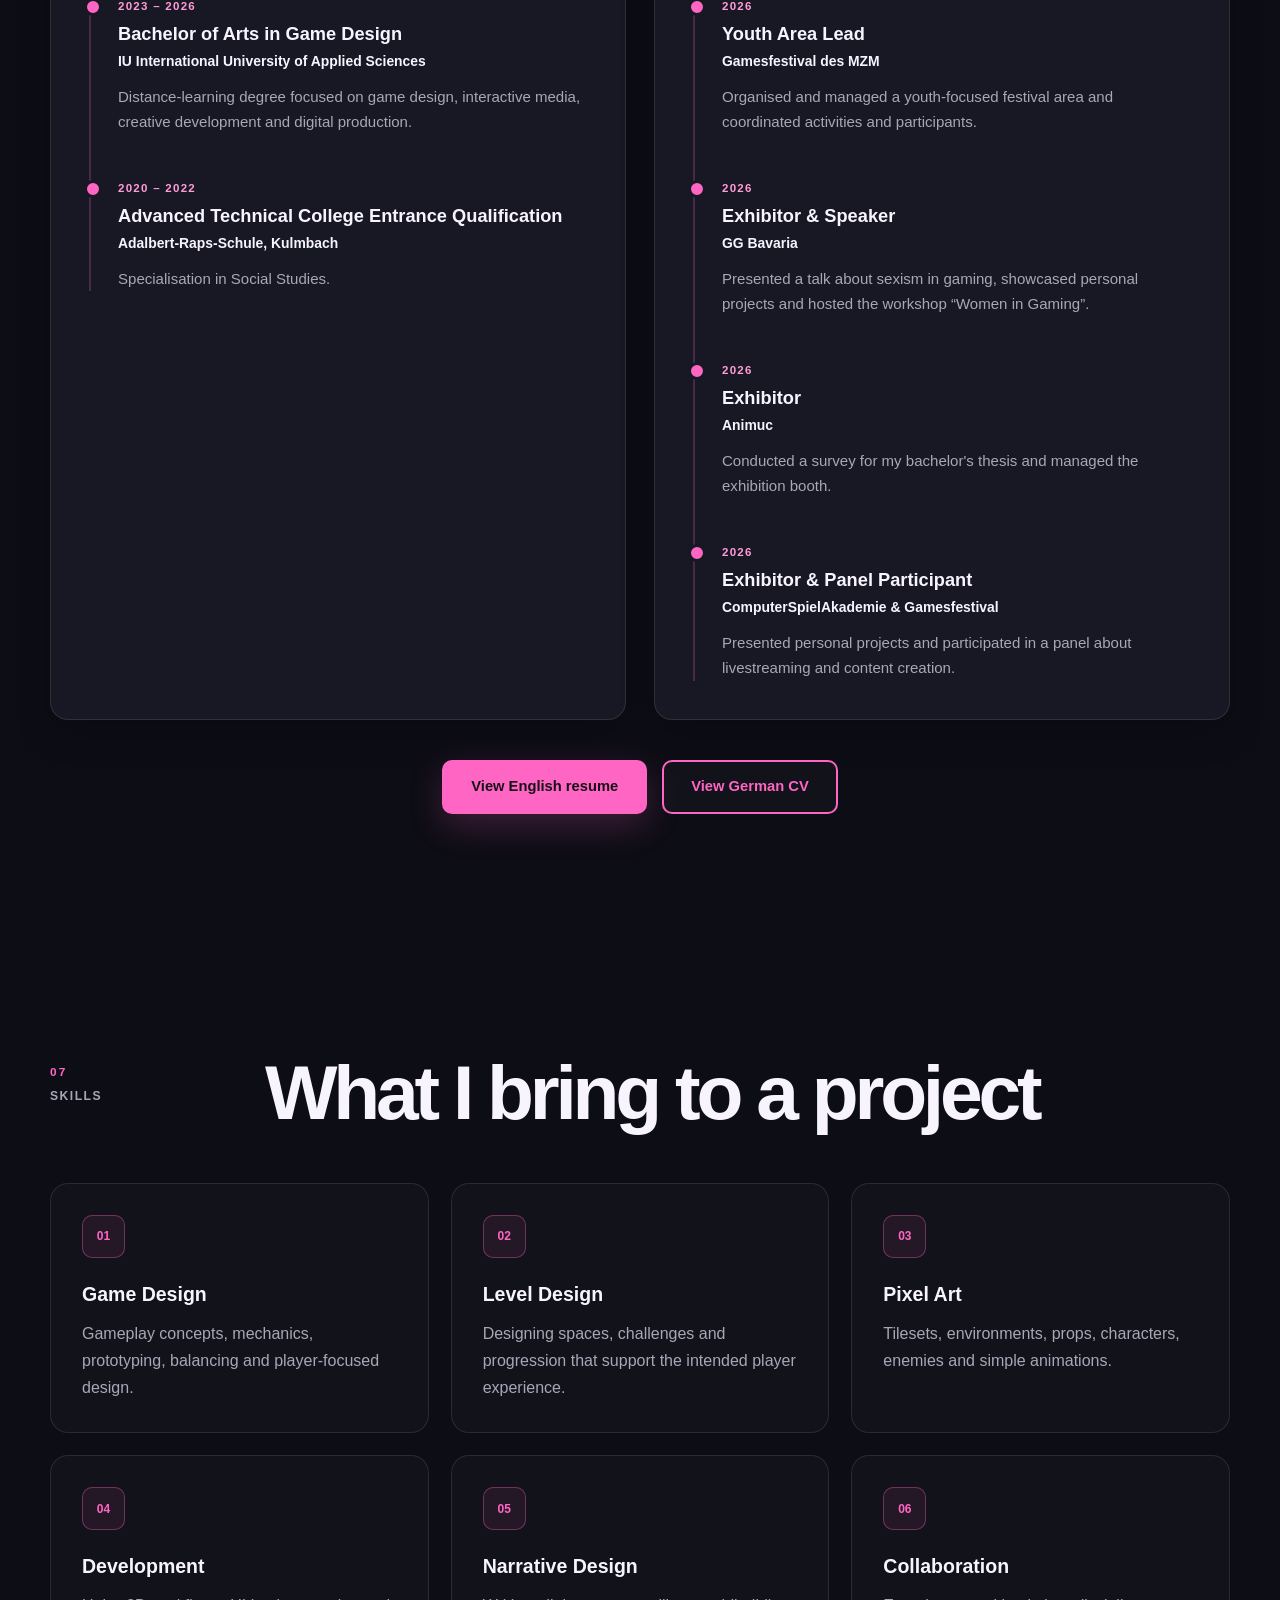
==== commit e6b44349: "Update index.html" ====
--- a/index.html
+++ b/index.html
@@ -250,15 +250,11 @@
                 <li>Pixel Art</li>
             </ul>
 
-            <a href="https://pikakimi30.itch.io/candy-crisis"
-               target="_blank"
-               rel="noopener noreferrer"
-               class="project-link">
-
-                Play Candy Crisis
-                <span aria-hidden="true">&nearr;</span>
-
-            </a>
+      <a href="candy-crisis.html"
+   class="project-link">
+    View Design Process
+    <span aria-hidden="true">&rarr;</span>
+</a>
 
         </div>
 
--- a/style.css
+++ b/style.css
@@ -1891,3 +1891,45 @@
         font-size: 0.78rem;
     }
 }
+
+
+/* =========================================================
+   CANDY CRISIS GAMEPLAY VIDEO
+========================================================= */
+
+.featured-image {
+    position: relative;
+    overflow: hidden;
+}
+
+.featured-video {
+    display: block;
+    width: 100%;
+    height: 100%;
+    object-fit: cover;
+    image-rendering: auto;
+}
+
+/* Keep badges and links above the video */
+
+.featured-image .project-badge,
+.featured-image .image-action {
+    position: absolute;
+    z-index: 2;
+}
+
+/* Accessibility: reduced motion */
+
+@media (prefers-reduced-motion: reduce) {
+    .featured-video {
+        display: none;
+    }
+
+    .featured-image {
+        background-image: url("images/candy-crisis.png");
+        background-size: cover;
+        background-position: center;
+    }
+}
+
+
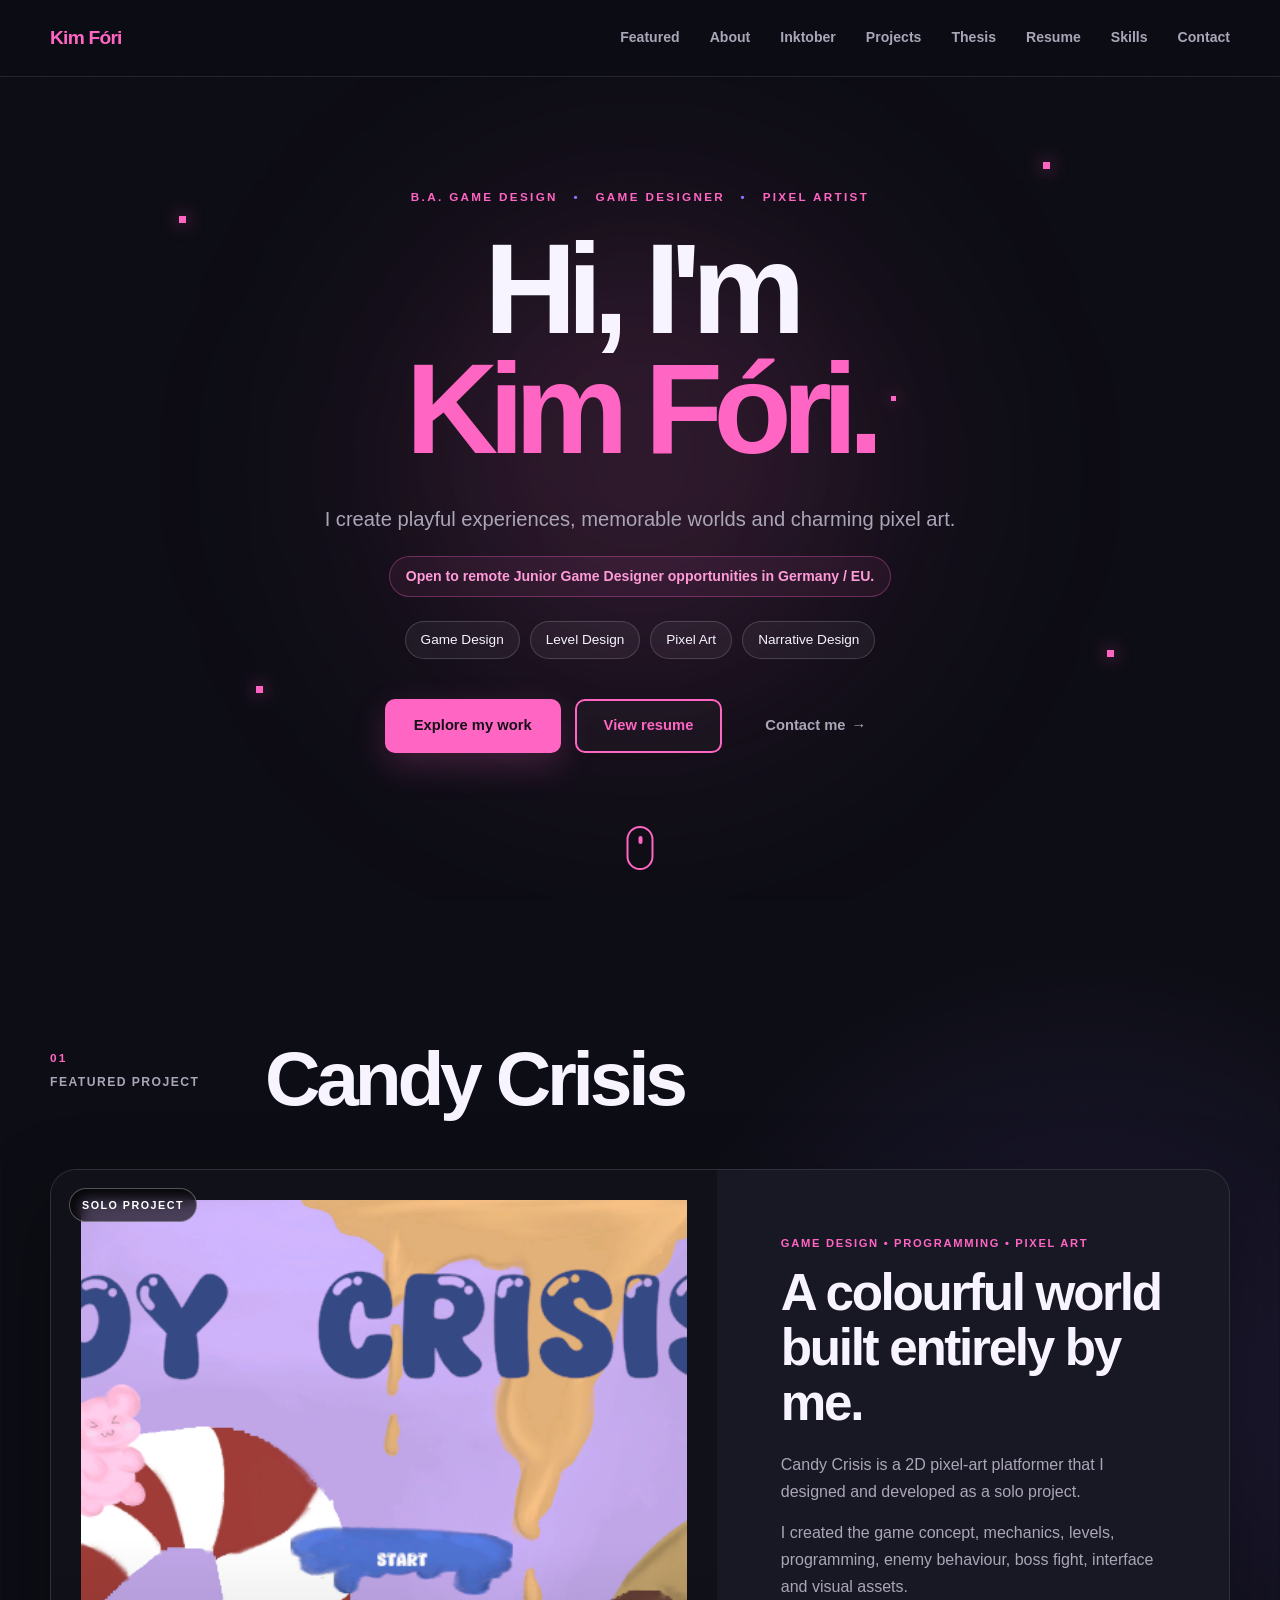
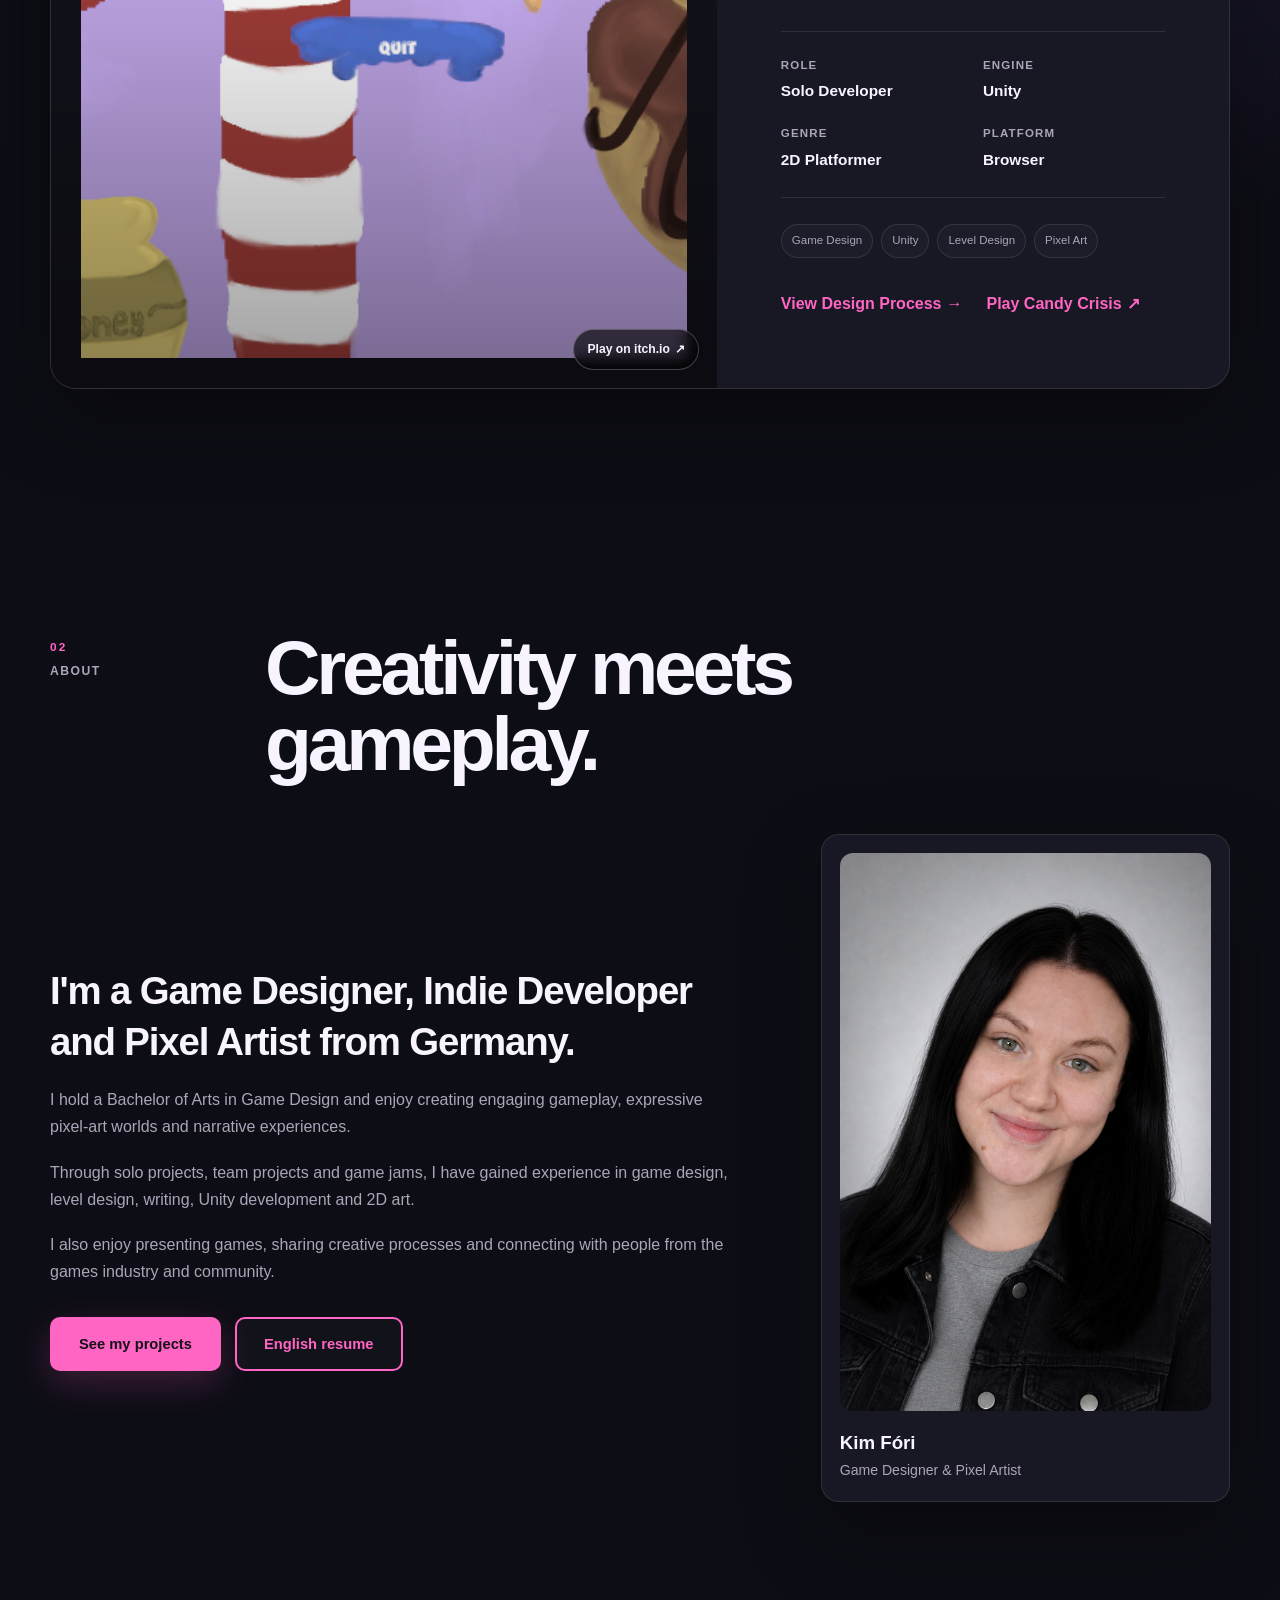
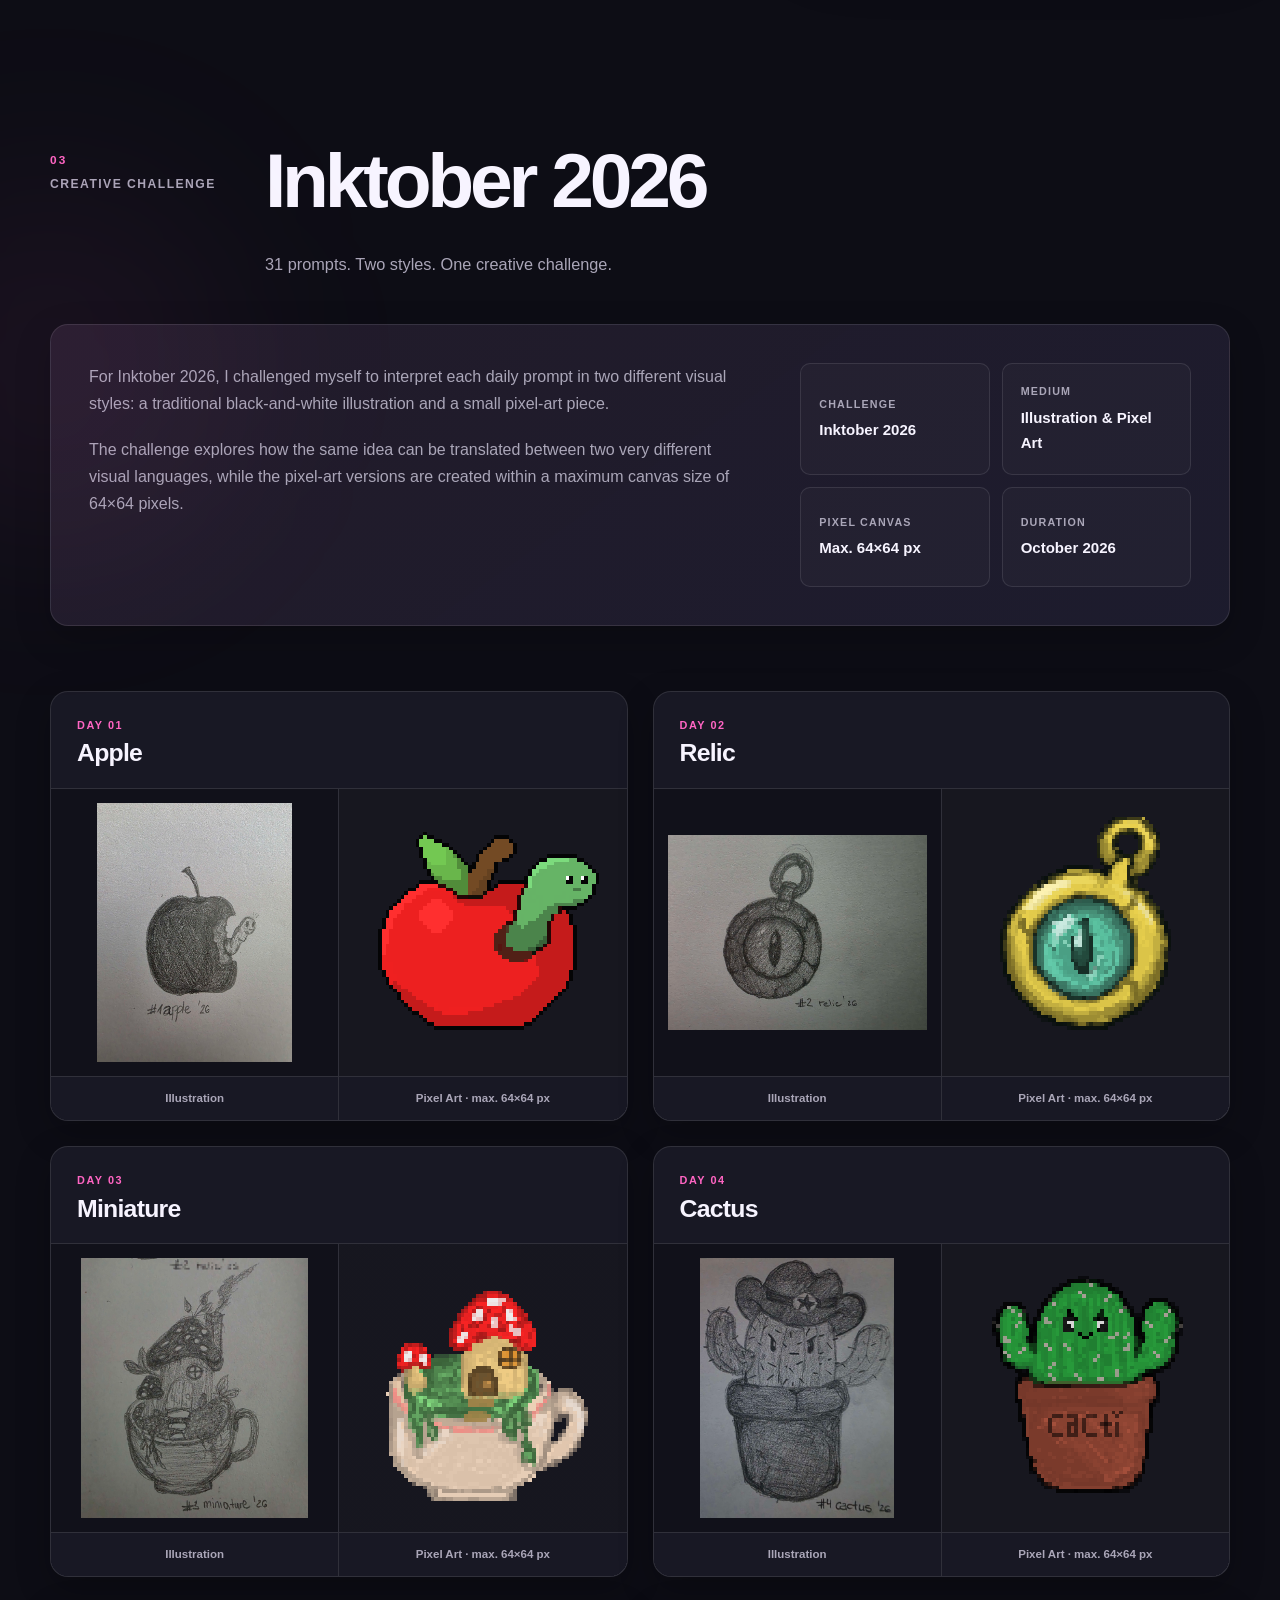
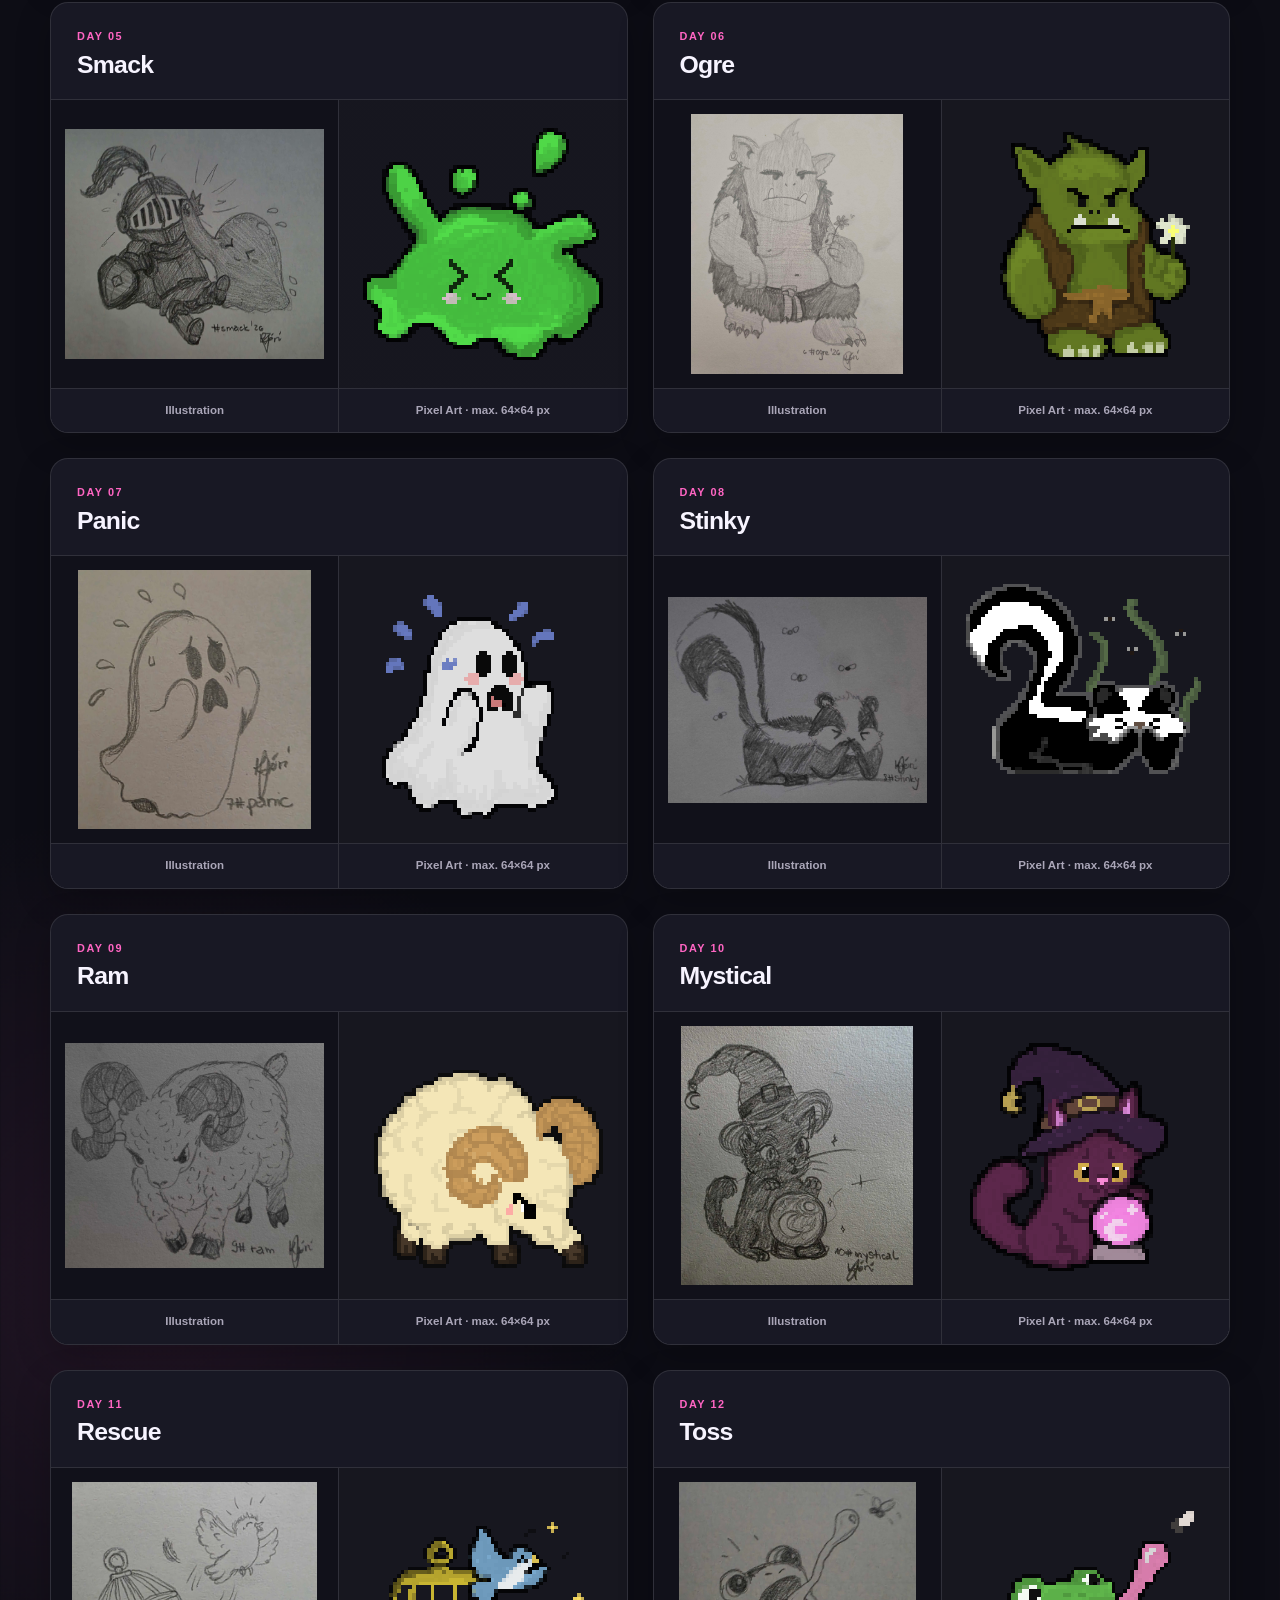
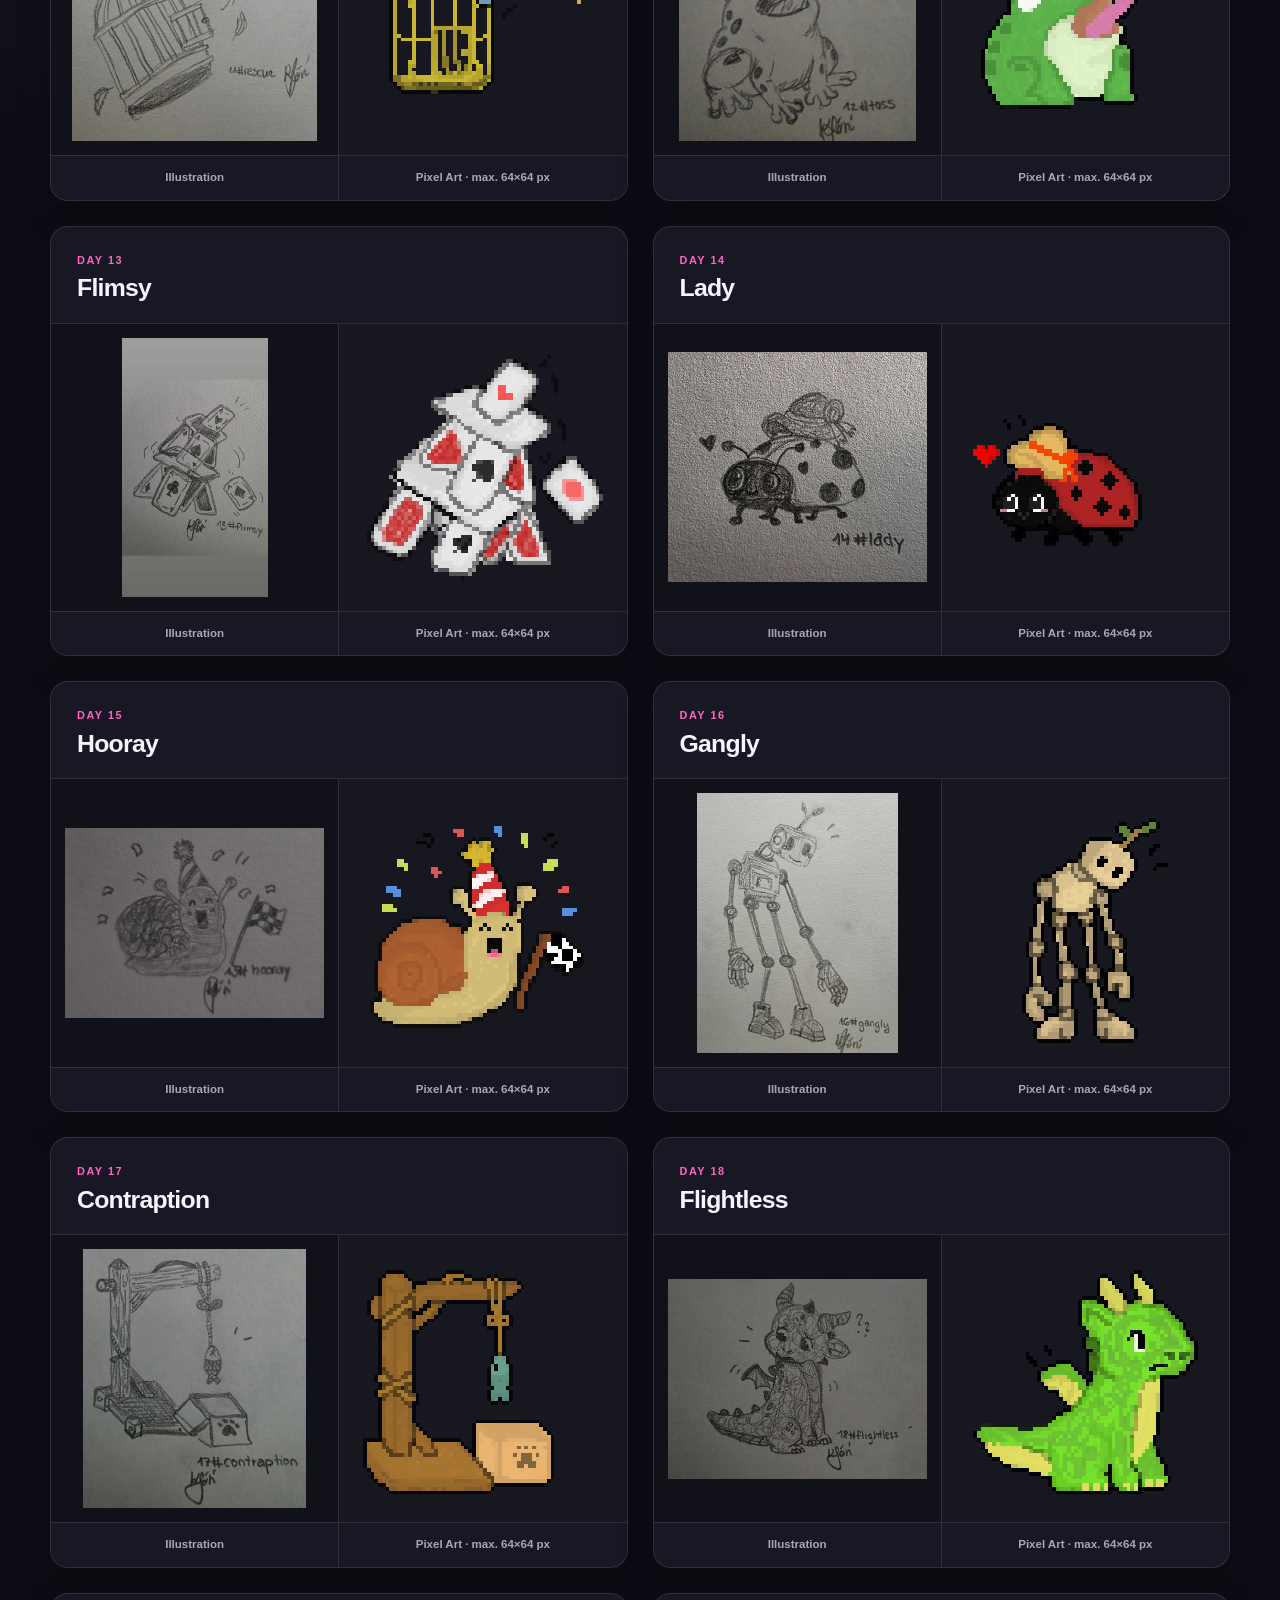
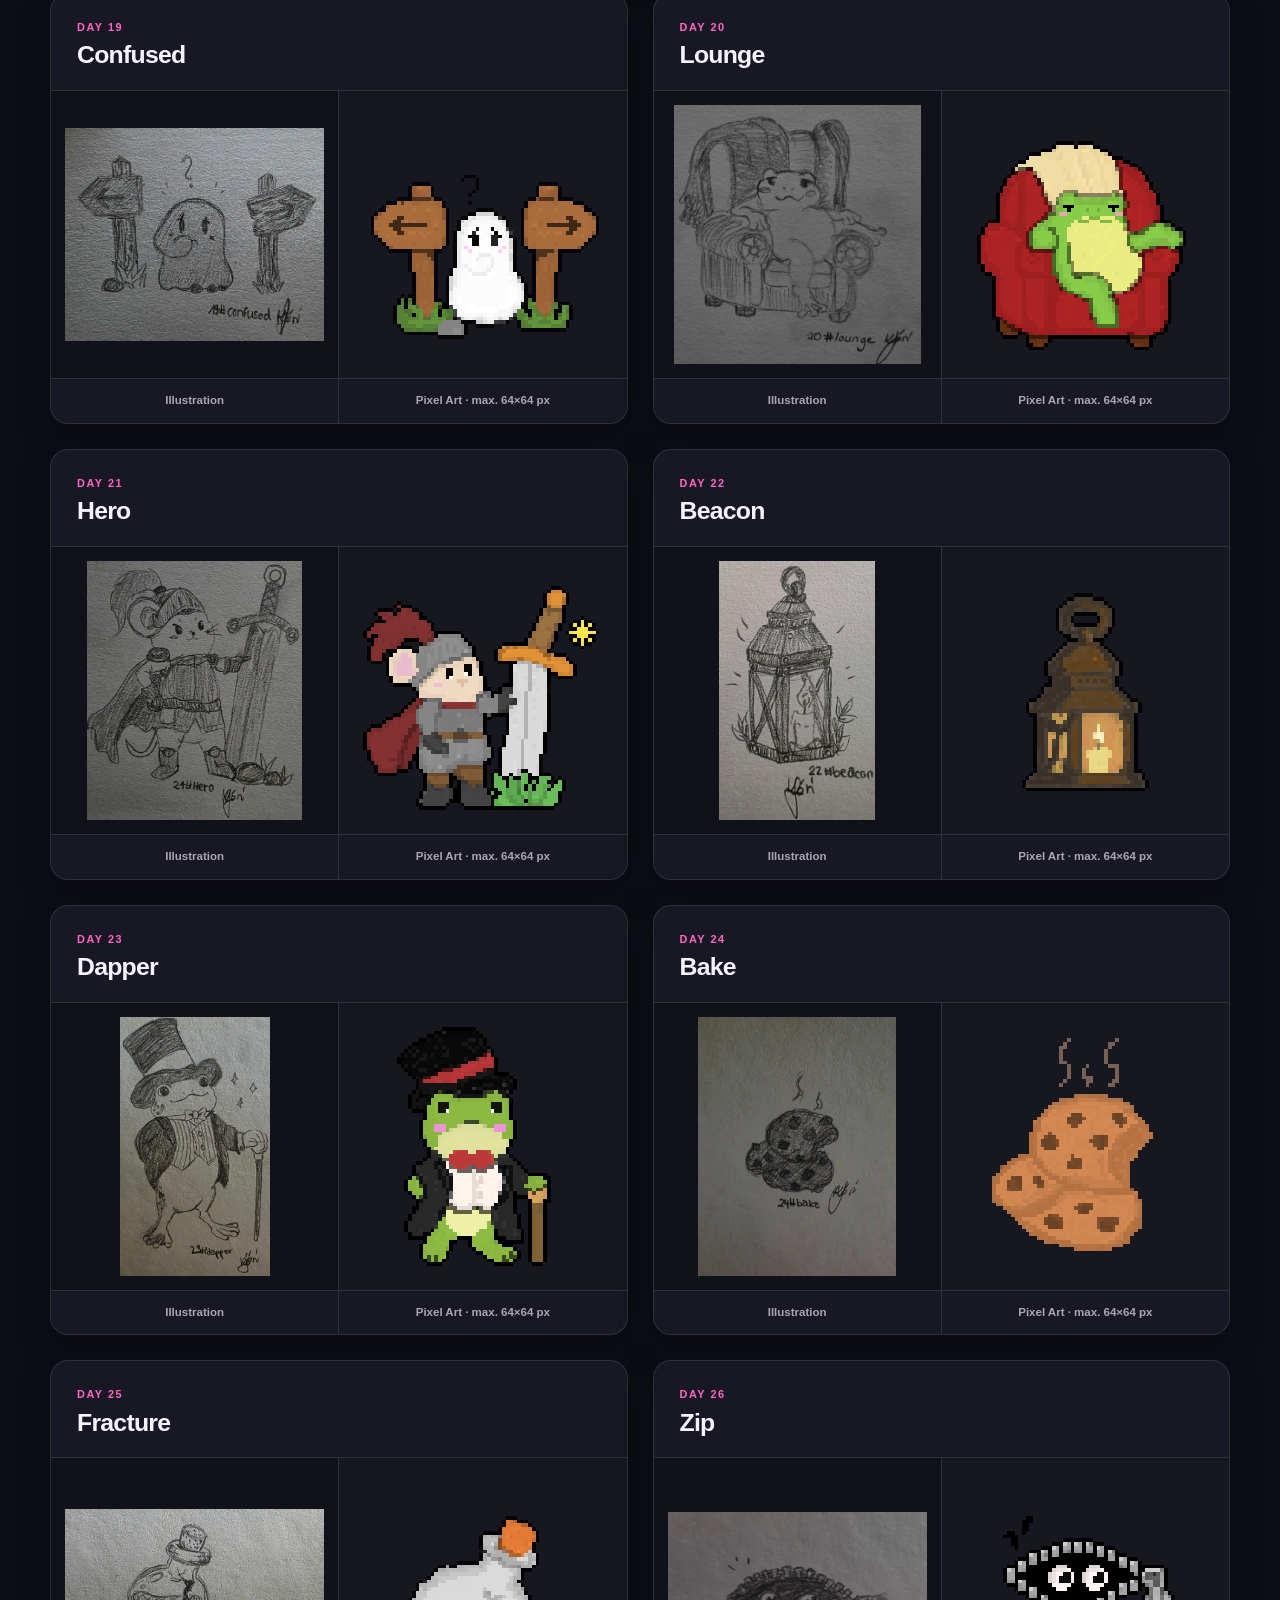
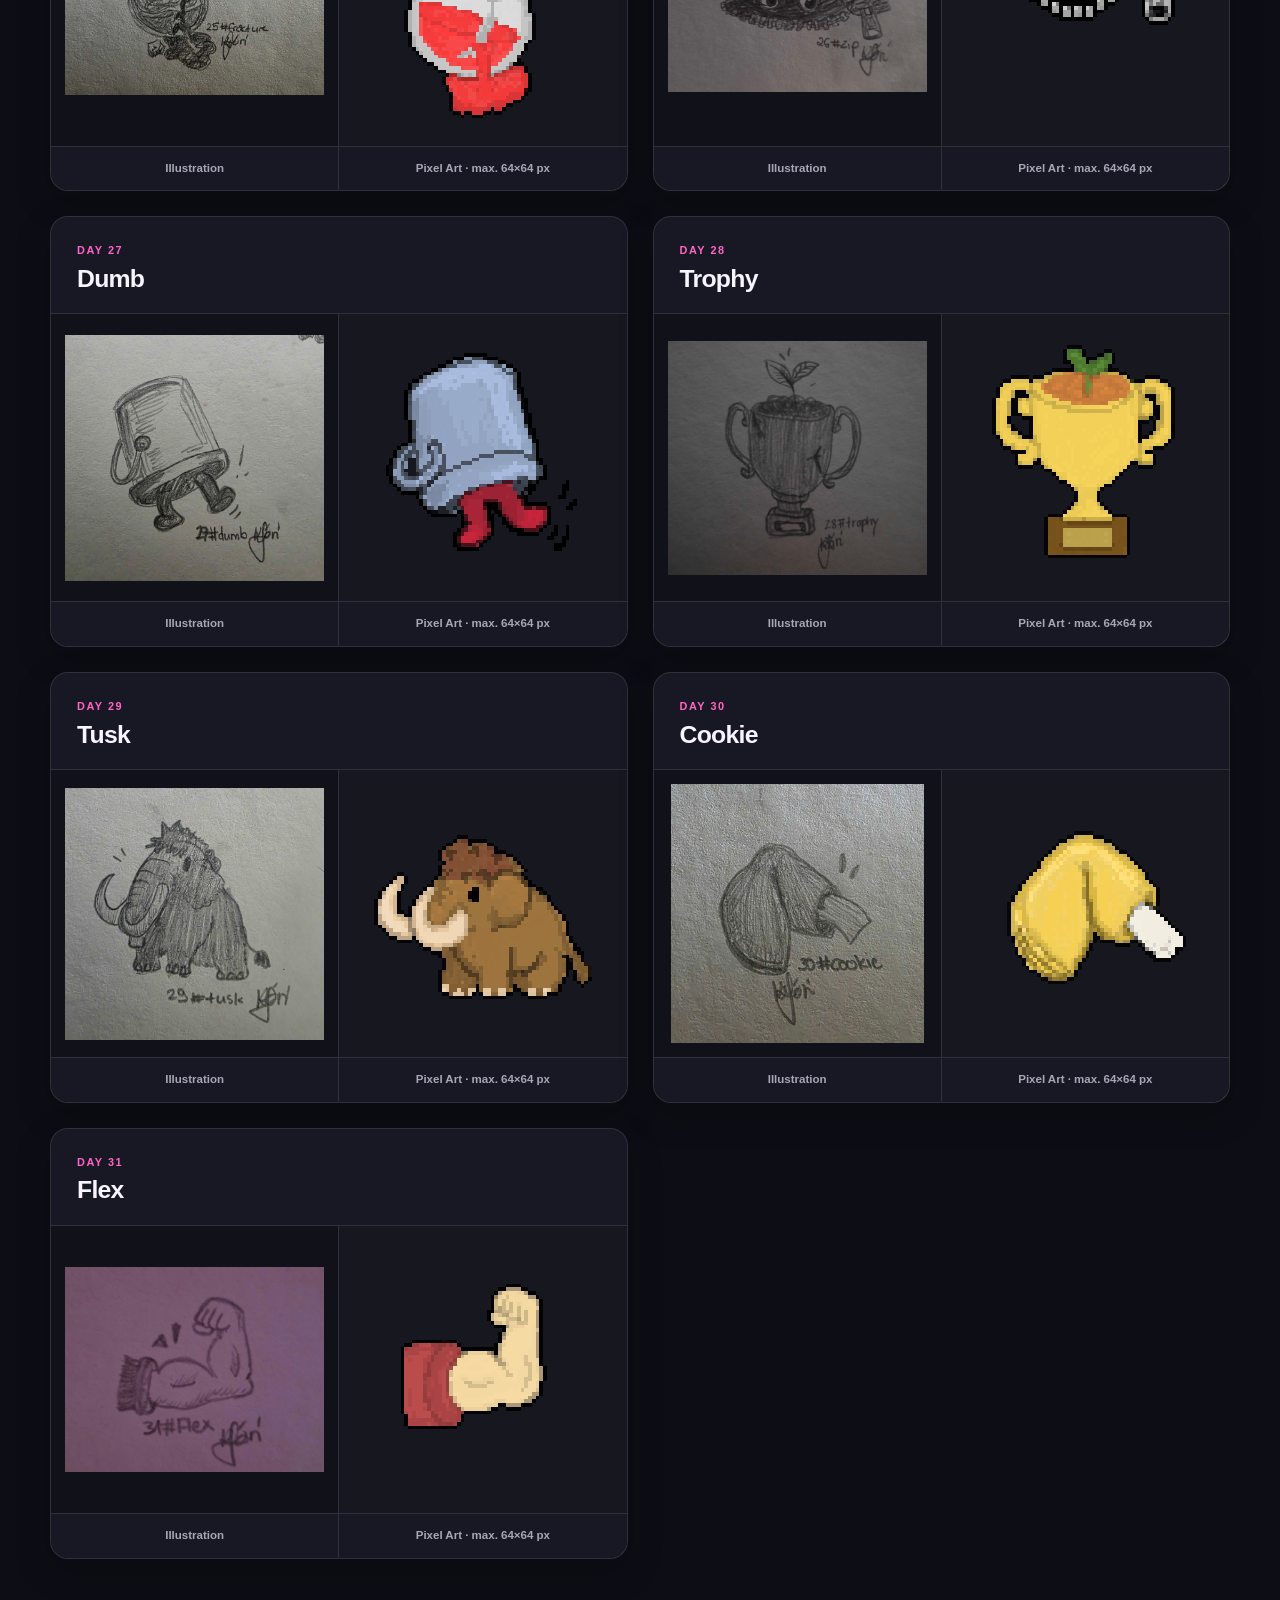
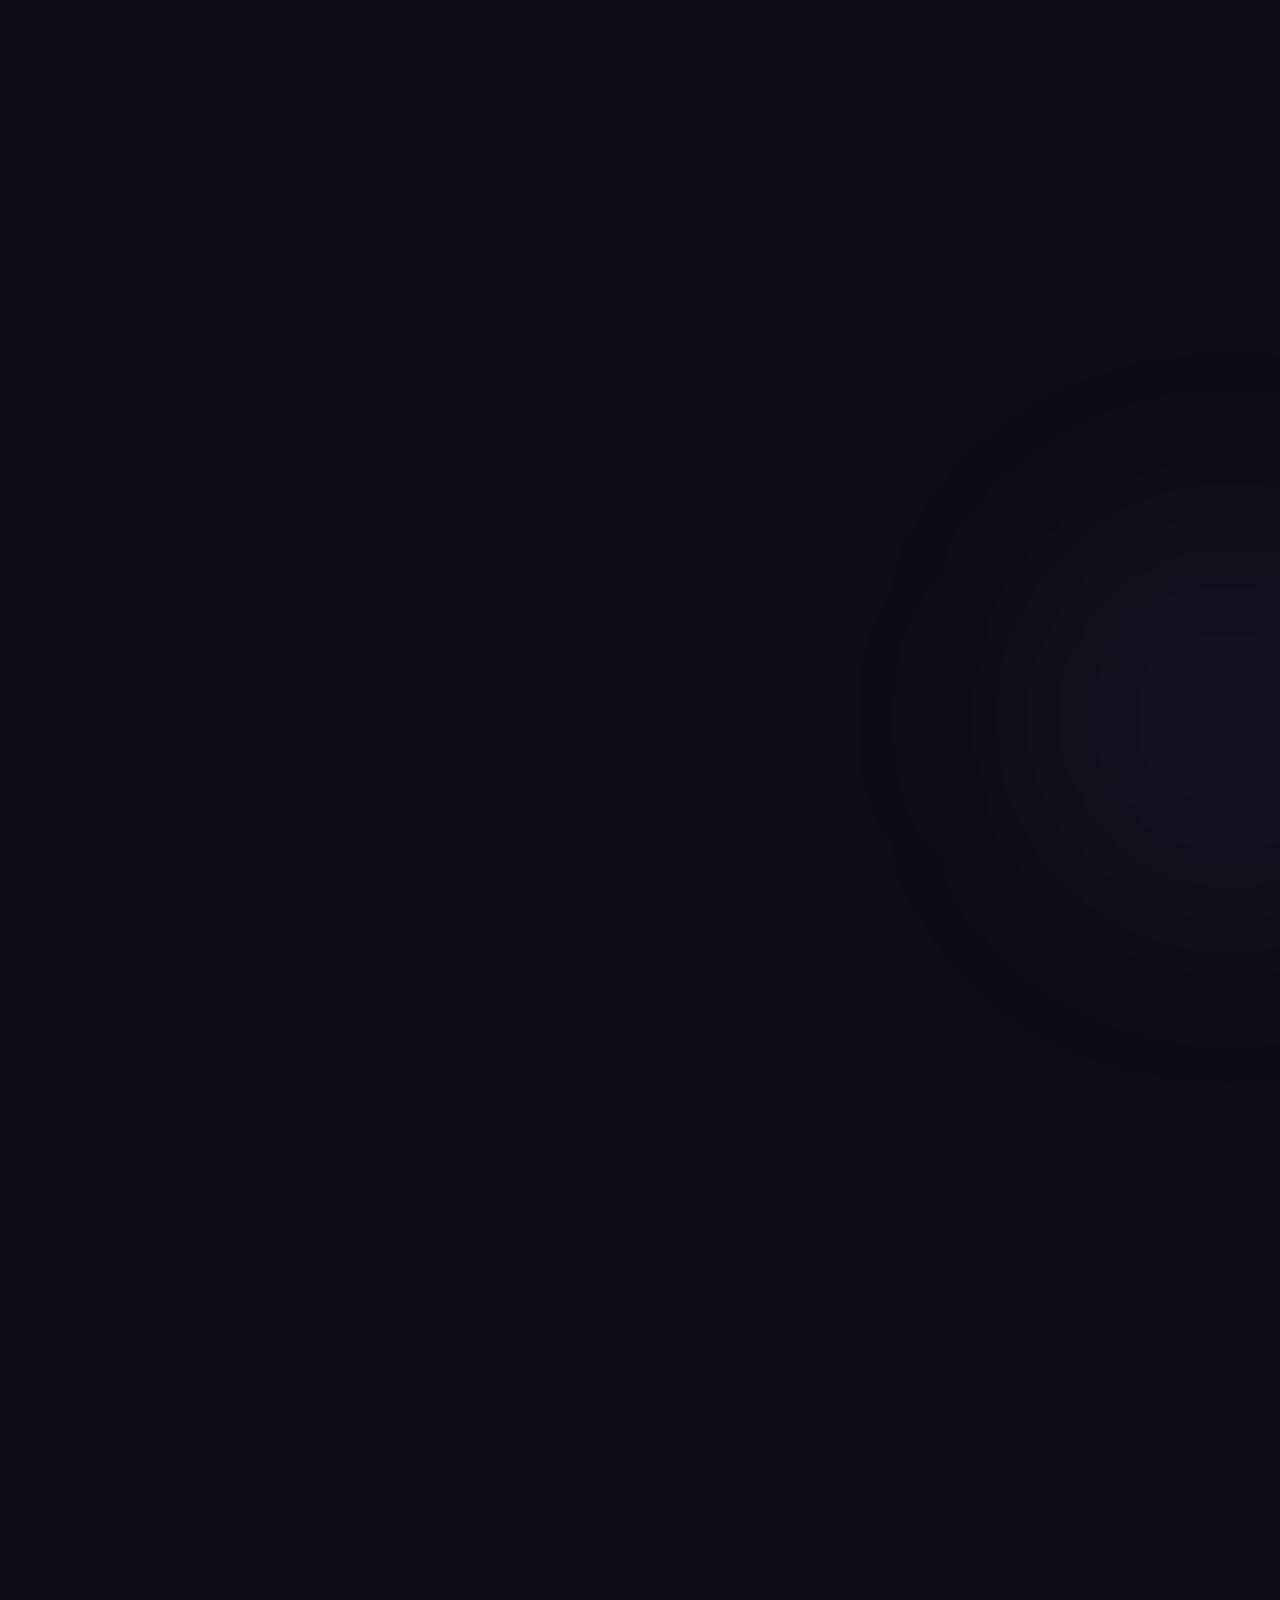
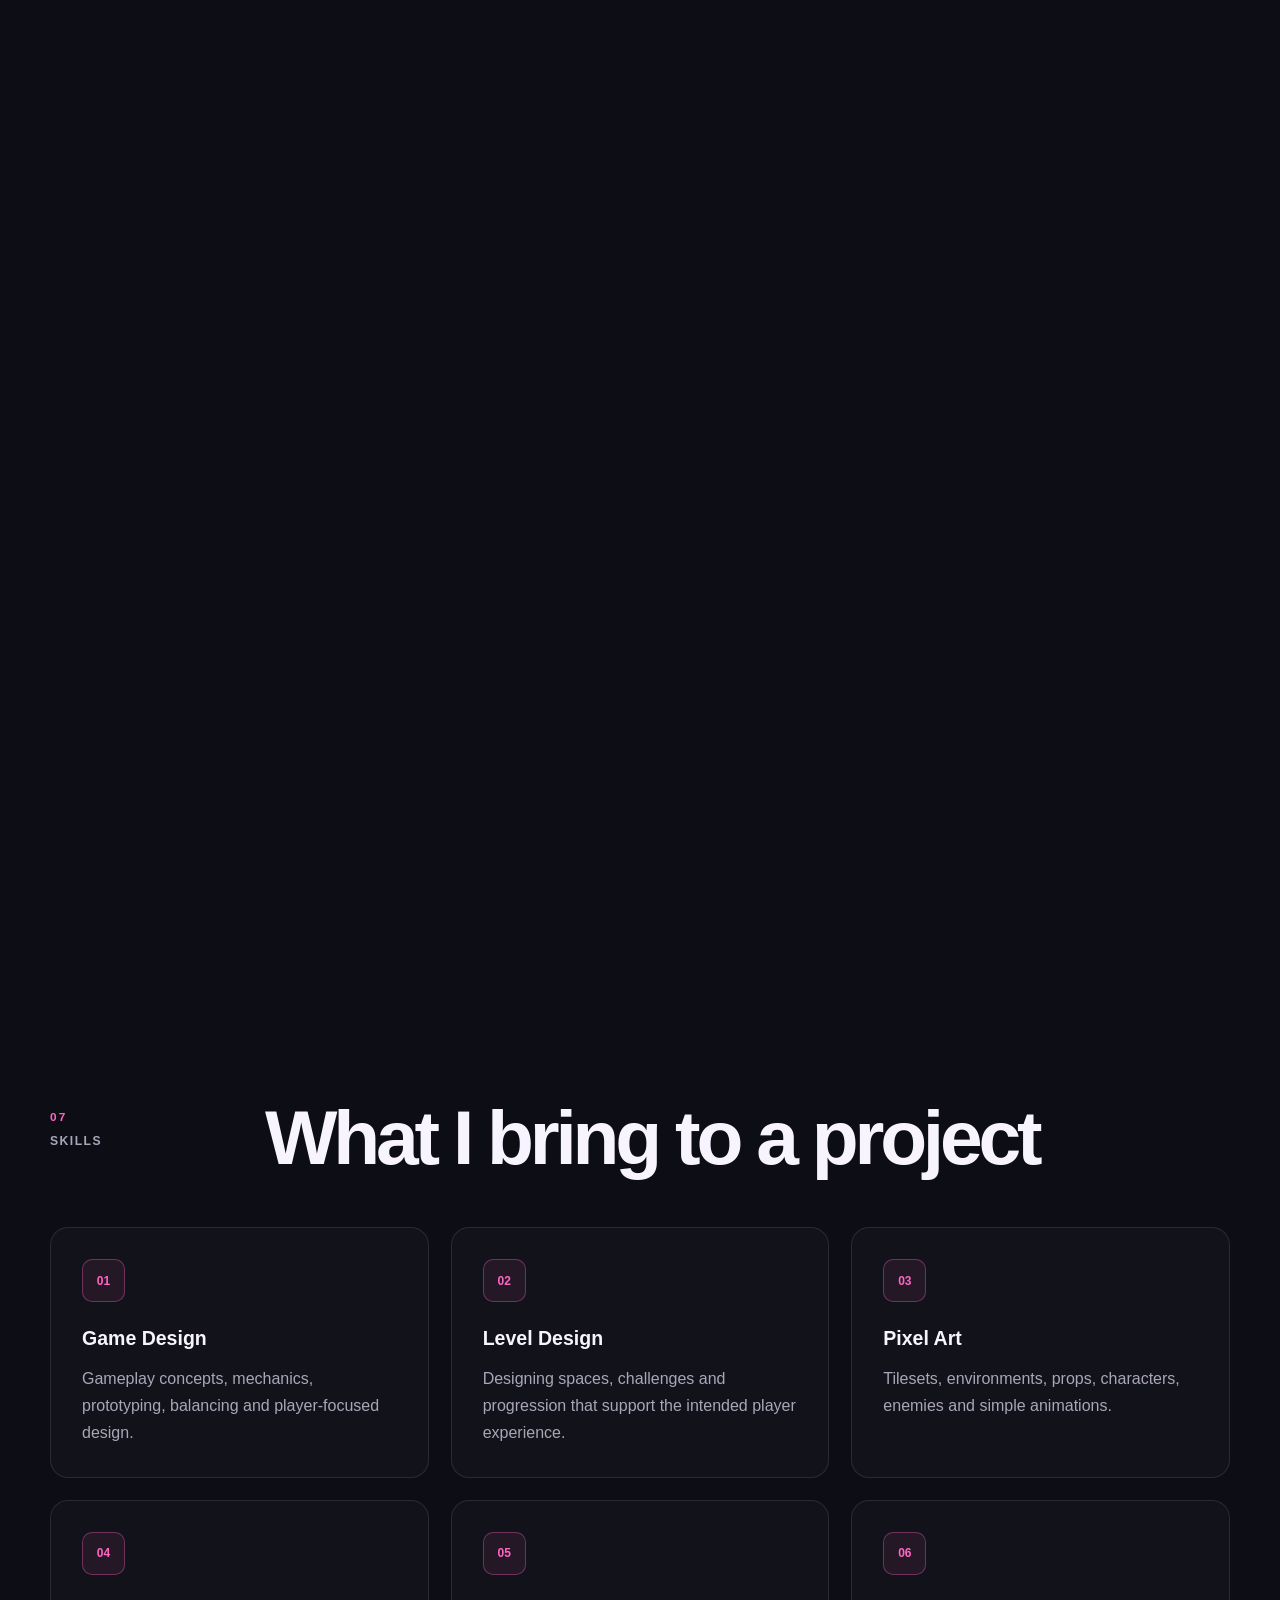
==== commit 73d00506: "Add files via upload" ====
--- a/index.html
+++ b/index.html
@@ -102,6 +102,8 @@
             and charming pixel art.
         </p>
 
+        <p class="hero-availability">Open to remote Junior Game Designer opportunities in Germany / EU.</p>
+
         <!-- CORE SKILLS -->
 
         <div class="hero-skills" aria-label="Core competencies">
@@ -250,11 +252,15 @@
                 <li>Pixel Art</li>
             </ul>
 
-      <a href="candy-crisis.html"
-   class="project-link">
-    View Design Process
-    <span aria-hidden="true">&rarr;</span>
-</a>
+            <div class="featured-actions">
+                <a href="candy-crisis.html" class="project-link">
+                    View Design Process <span aria-hidden="true">&rarr;</span>
+                </a>
+                <a href="https://pikakimi30.itch.io/candy-crisis"
+                   target="_blank" rel="noopener noreferrer" class="project-link">
+                    Play Candy Crisis <span aria-hidden="true">&nearr;</span>
+                </a>
+            </div>
 
         </div>
 
@@ -2143,4 +2149,4 @@
 
 </body>
 
-</html>
+</html>
--- a/style.css
+++ b/style.css
@@ -1932,4 +1932,33 @@
     }
 }
 
-
+/* =========================================================
+   PORTFOLIO POLISH — NOVEMBER 2026
+========================================================= */
+.hero-availability {
+    width: fit-content;
+    max-width: 100%;
+    margin: 20px auto 0;
+    padding: 9px 16px;
+    border: 1px solid rgba(255, 101, 195, 0.32);
+    border-radius: 999px;
+    color: var(--accent-light);
+    background: rgba(255, 101, 195, 0.065);
+    font-size: 0.88rem;
+    font-weight: 650;
+    line-height: 1.5;
+}
+.hero-skills { justify-content: center; }
+.featured-actions {
+    display: flex;
+    flex-wrap: wrap;
+    align-items: center;
+    gap: 14px 24px;
+}
+.featured-actions .project-link { min-height: 40px; }
+.project-content > .project-link { margin-top: auto; padding-top: 16px; }
+.featured-video { min-height: 0; }
+@media (max-width: 600px) {
+    .hero-availability { font-size: 0.78rem; border-radius: 14px; }
+    .featured-actions { align-items: flex-start; flex-direction: column; gap: 4px; }
+}
